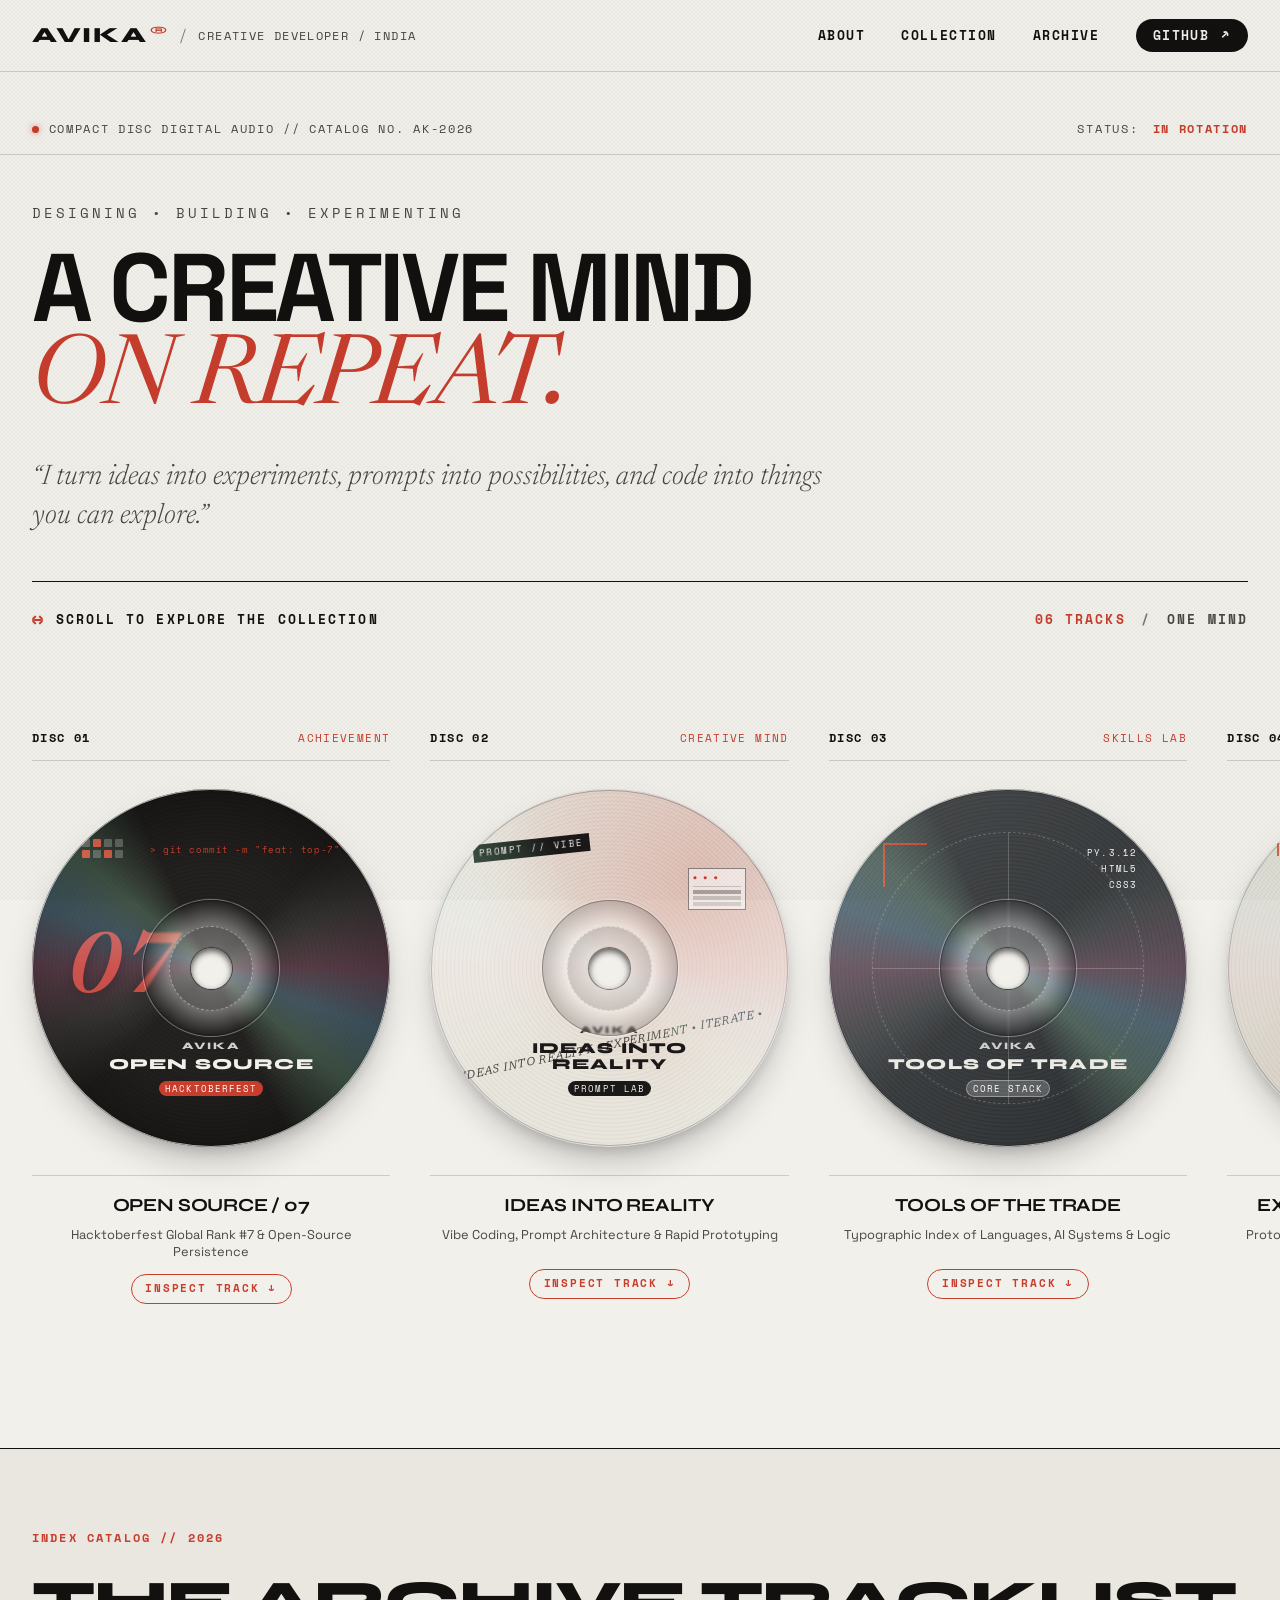
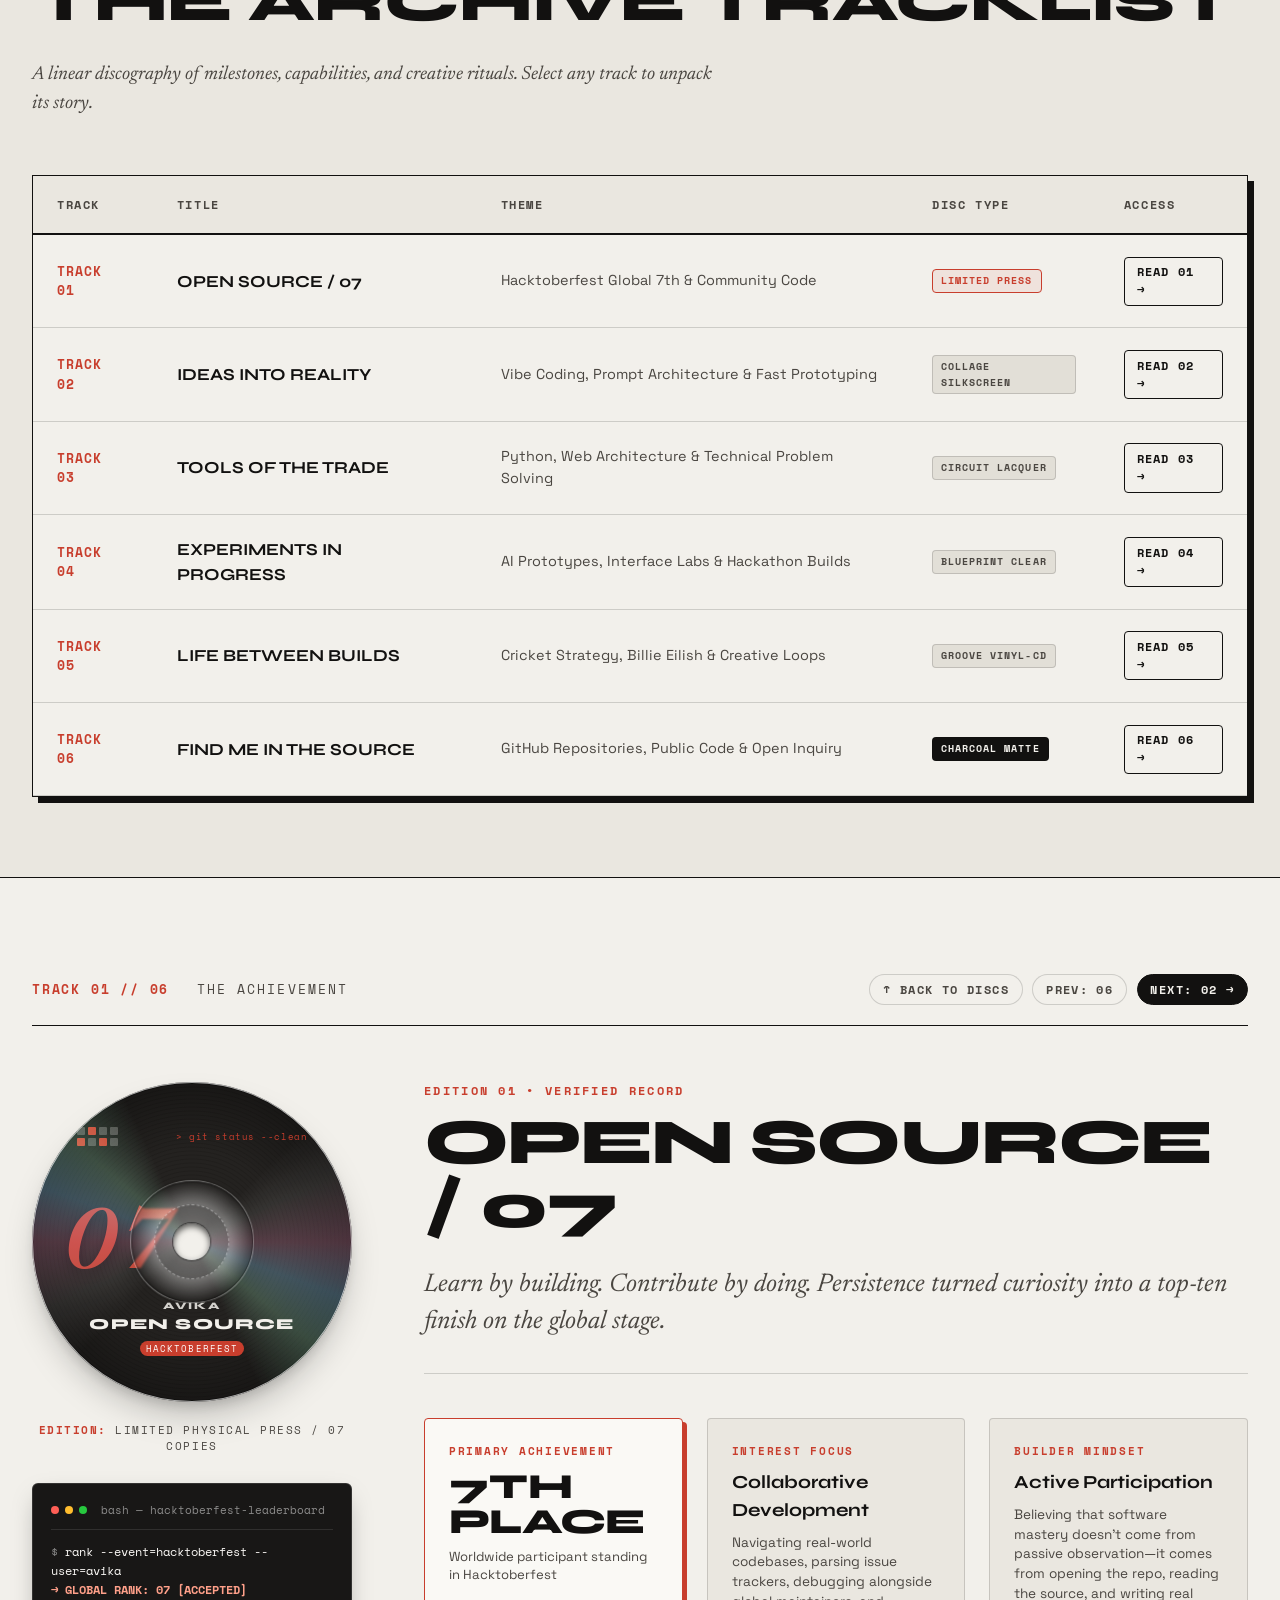
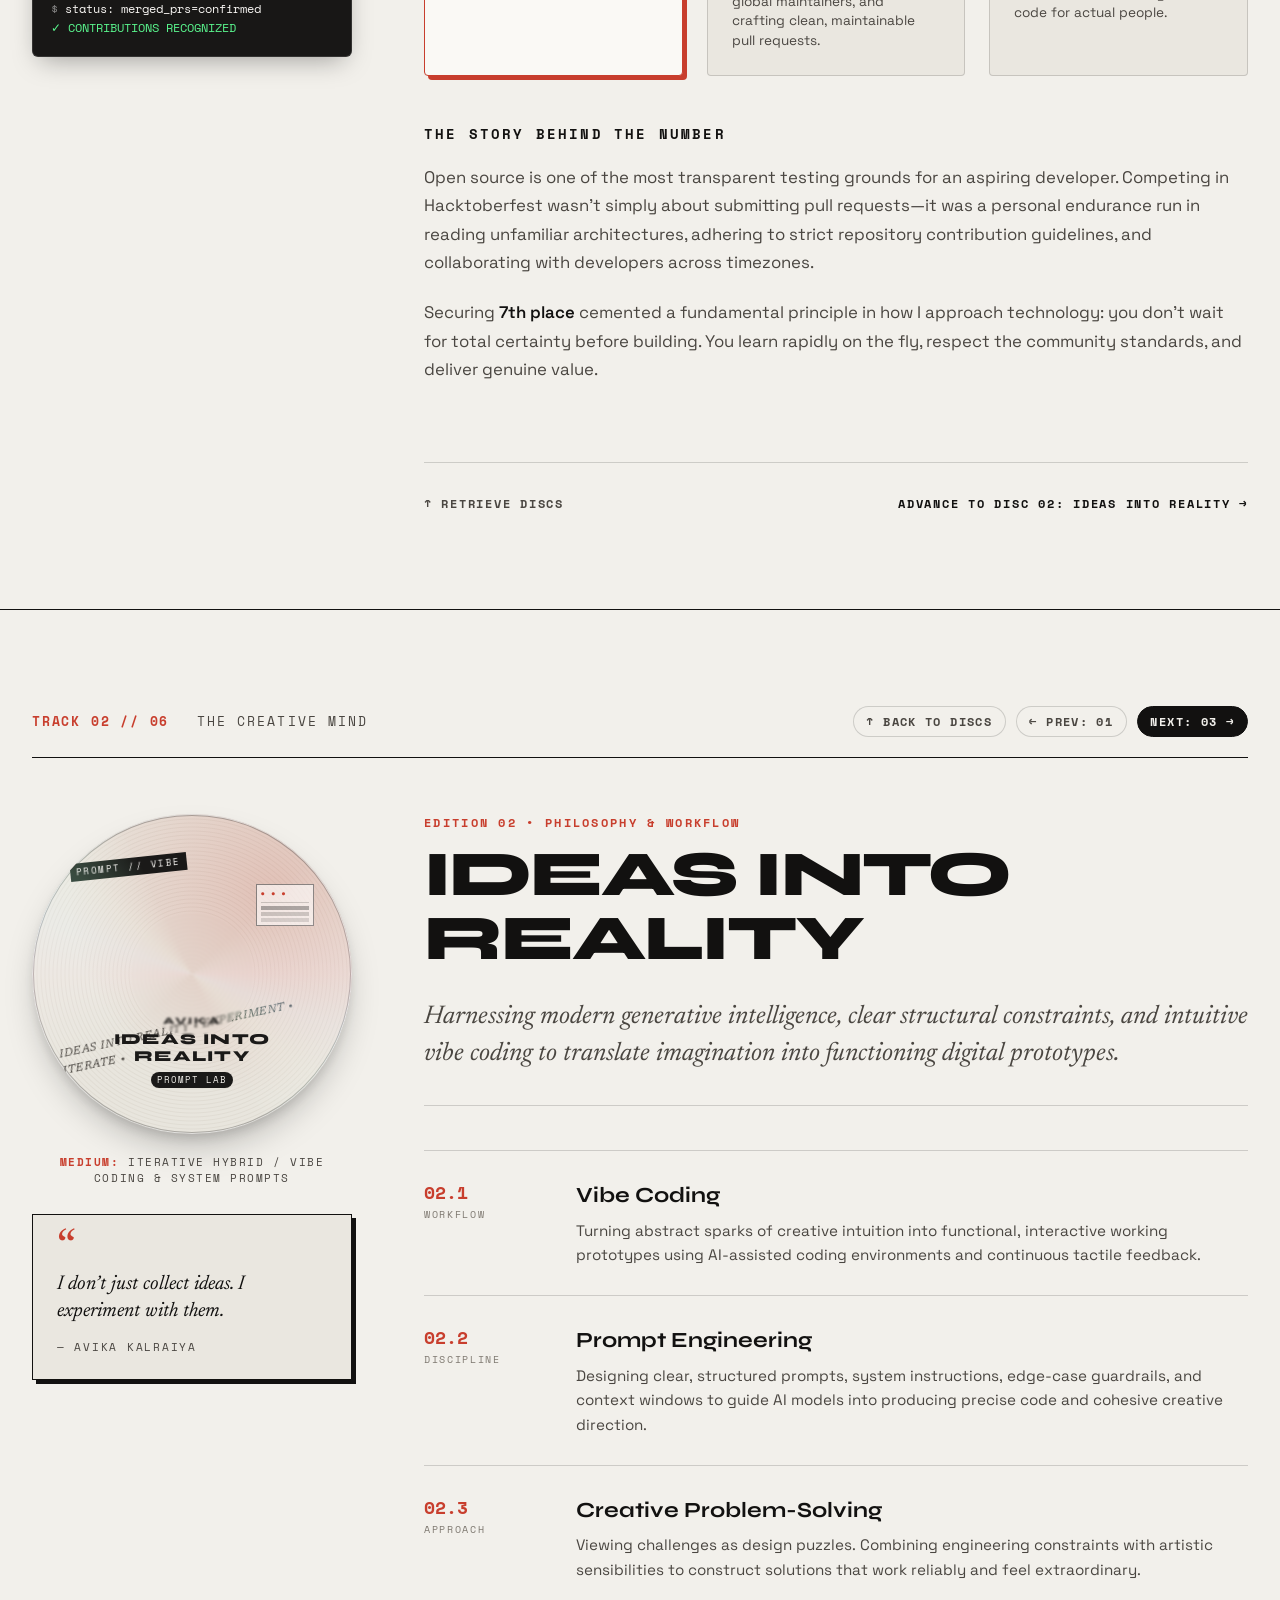
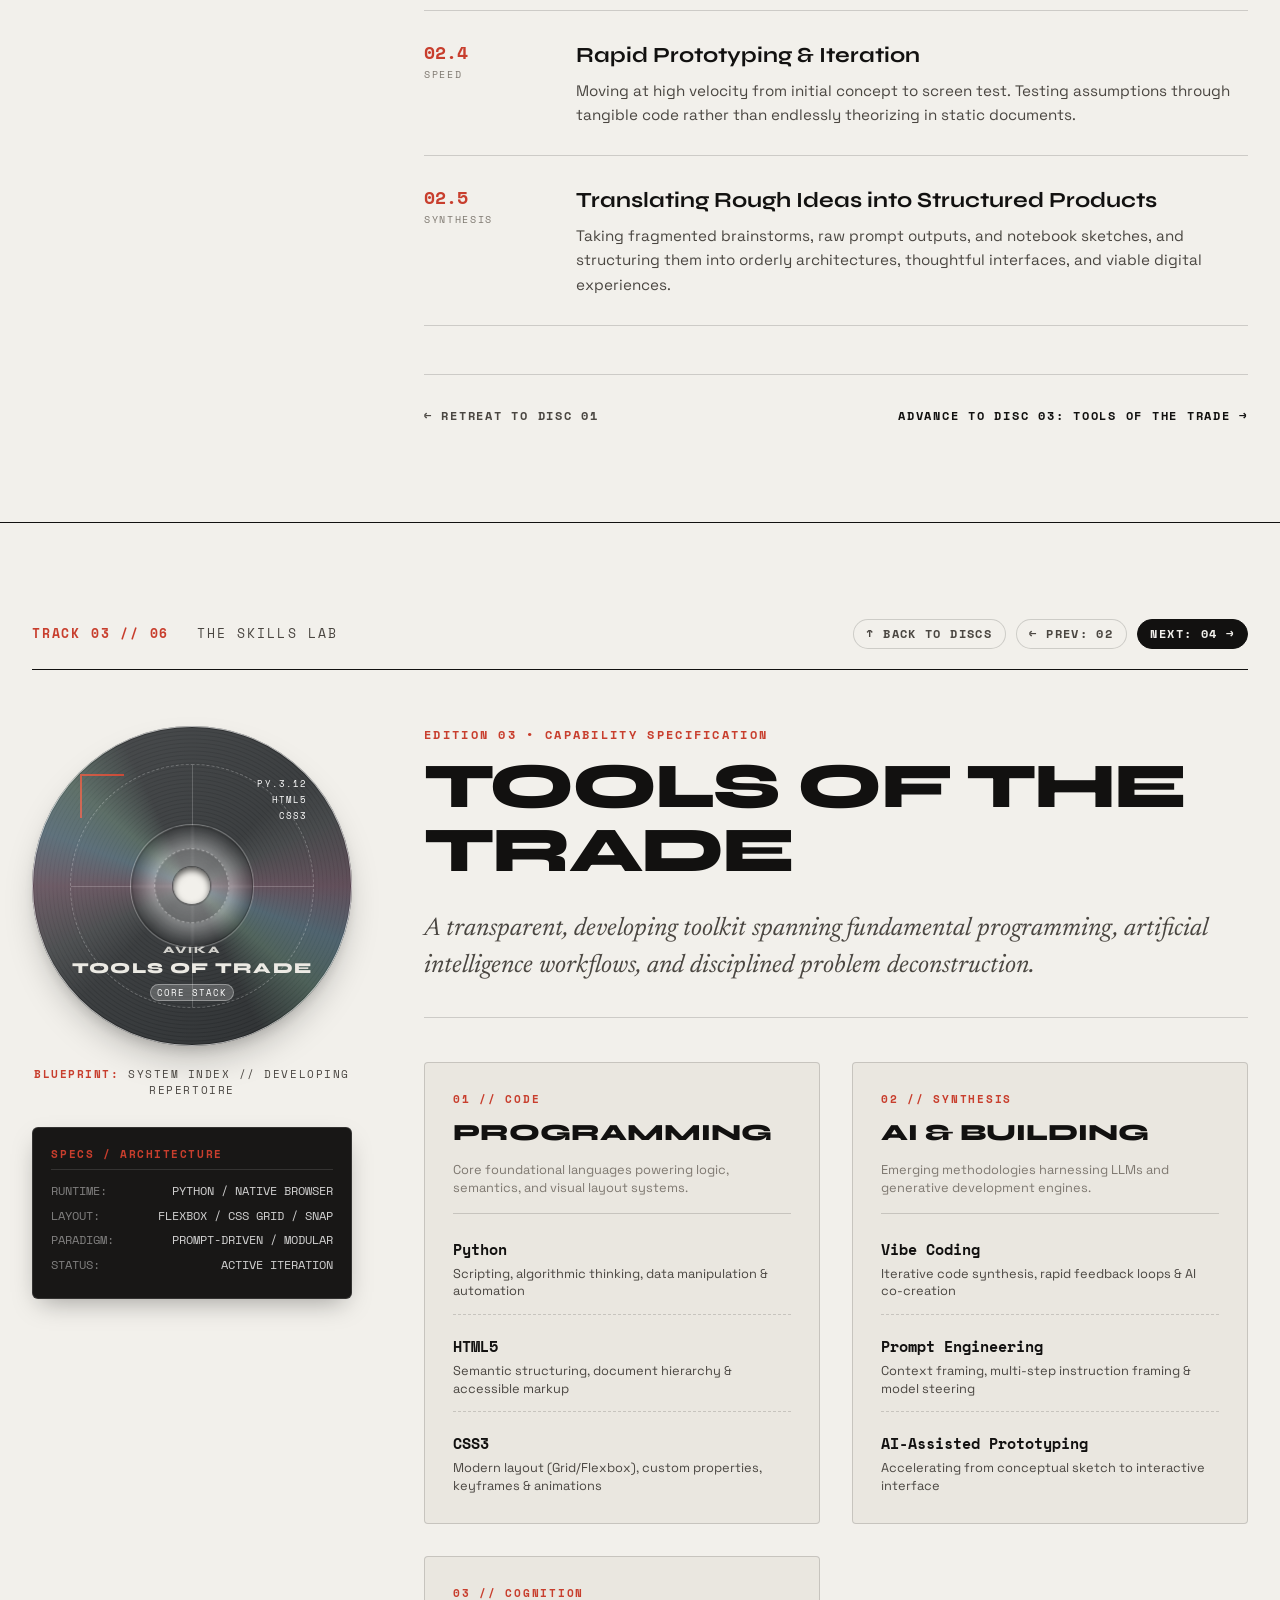
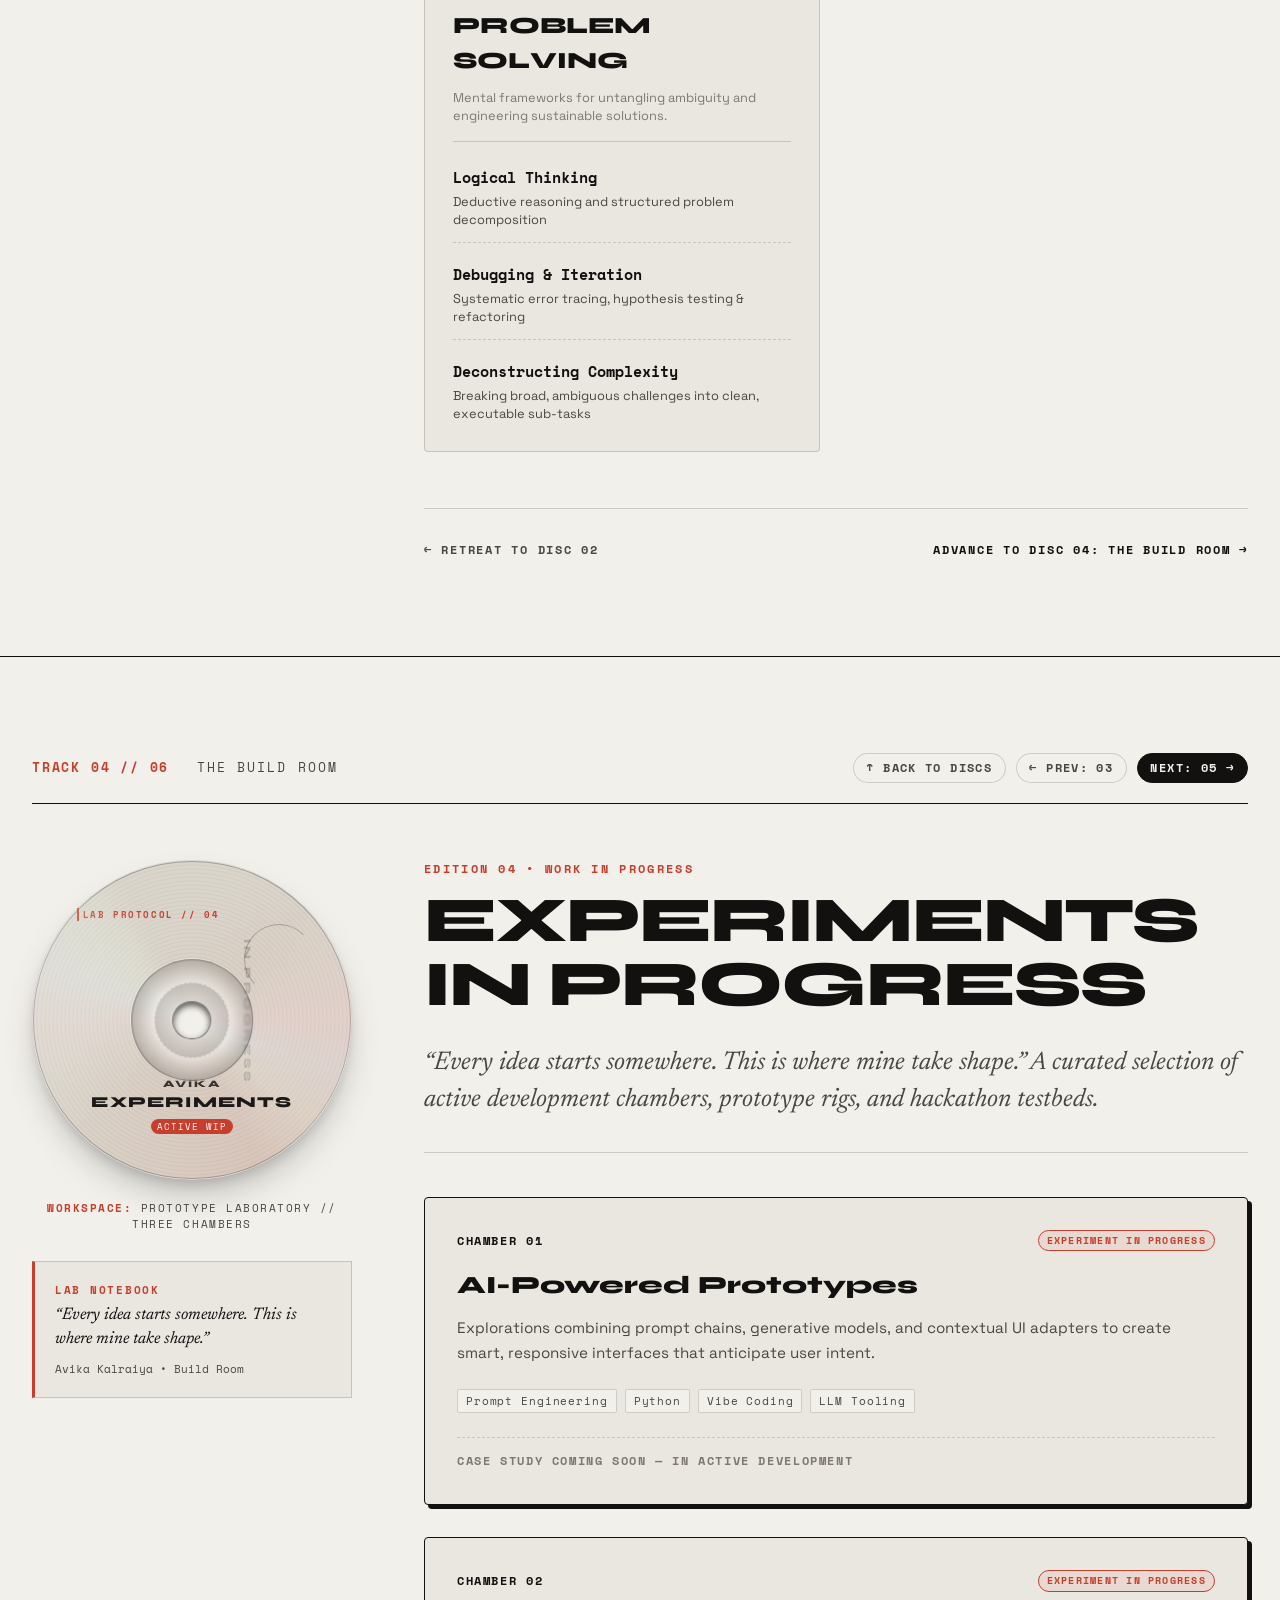
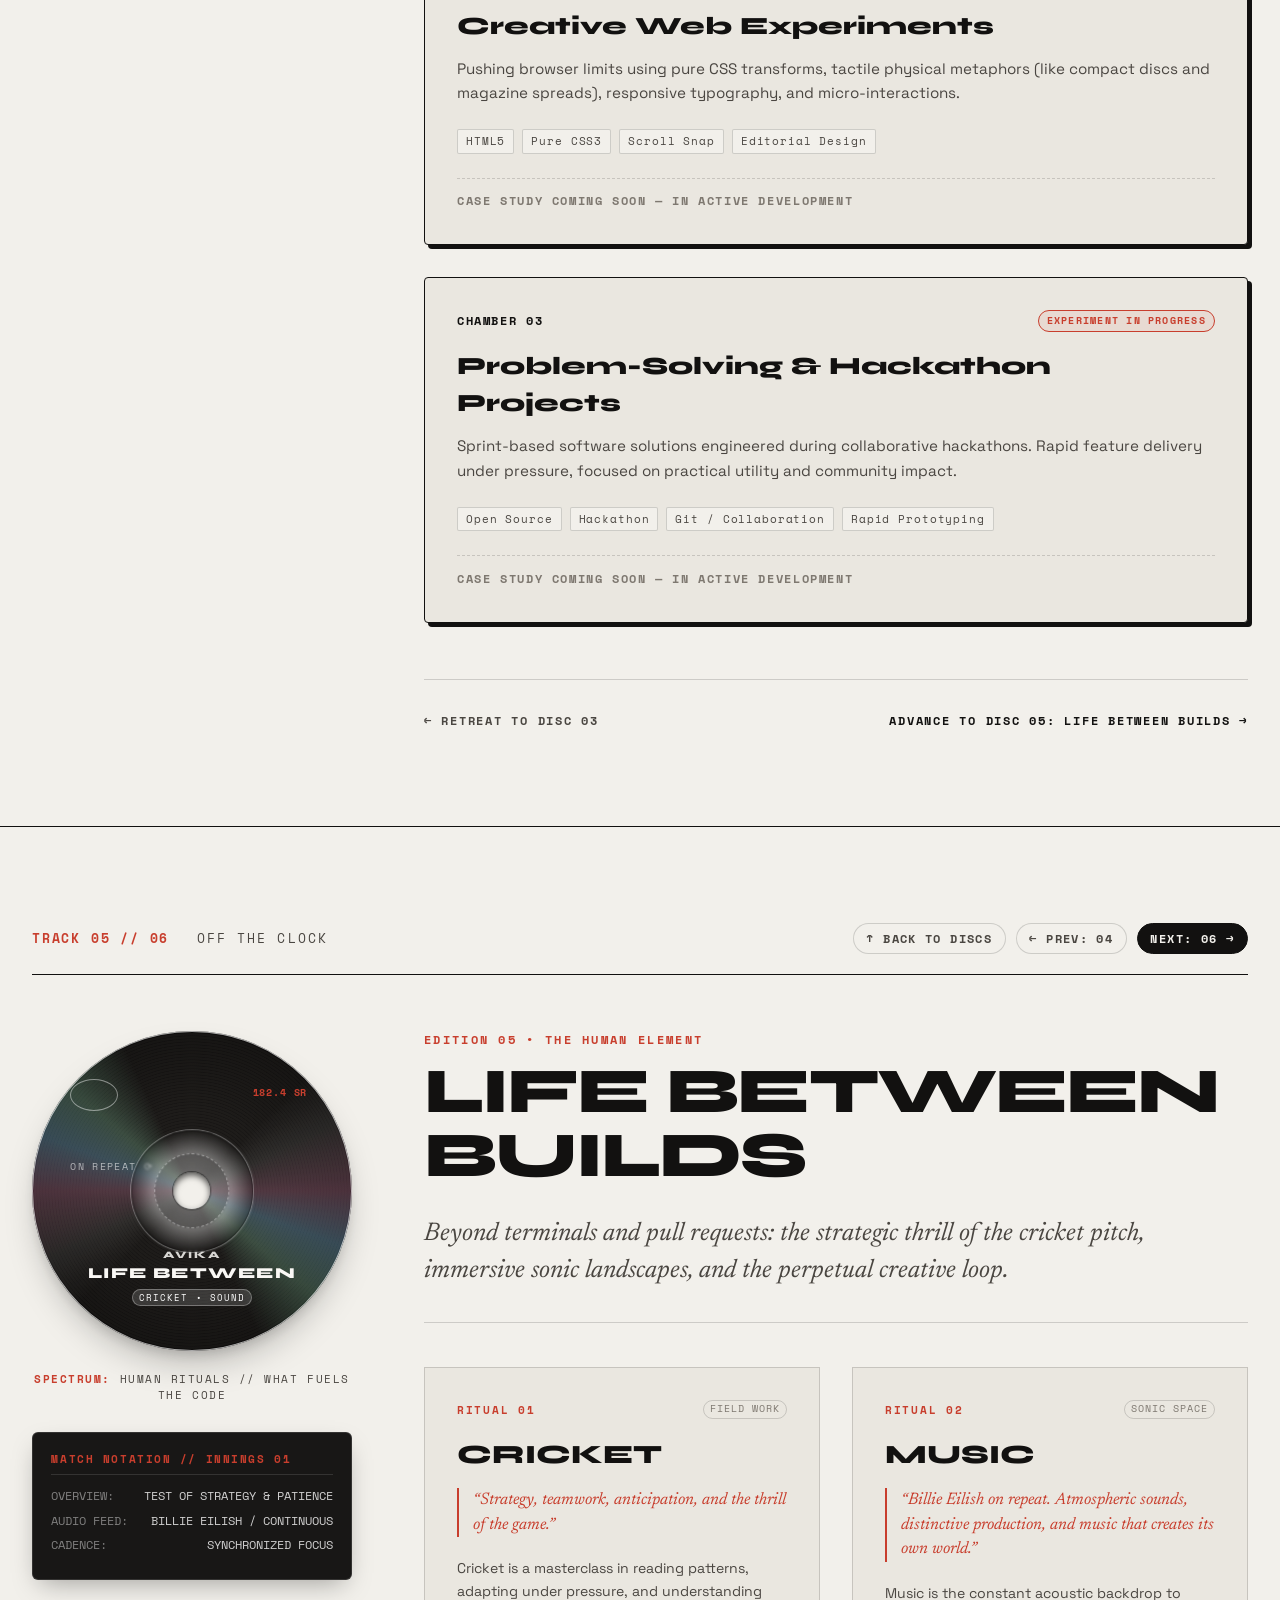
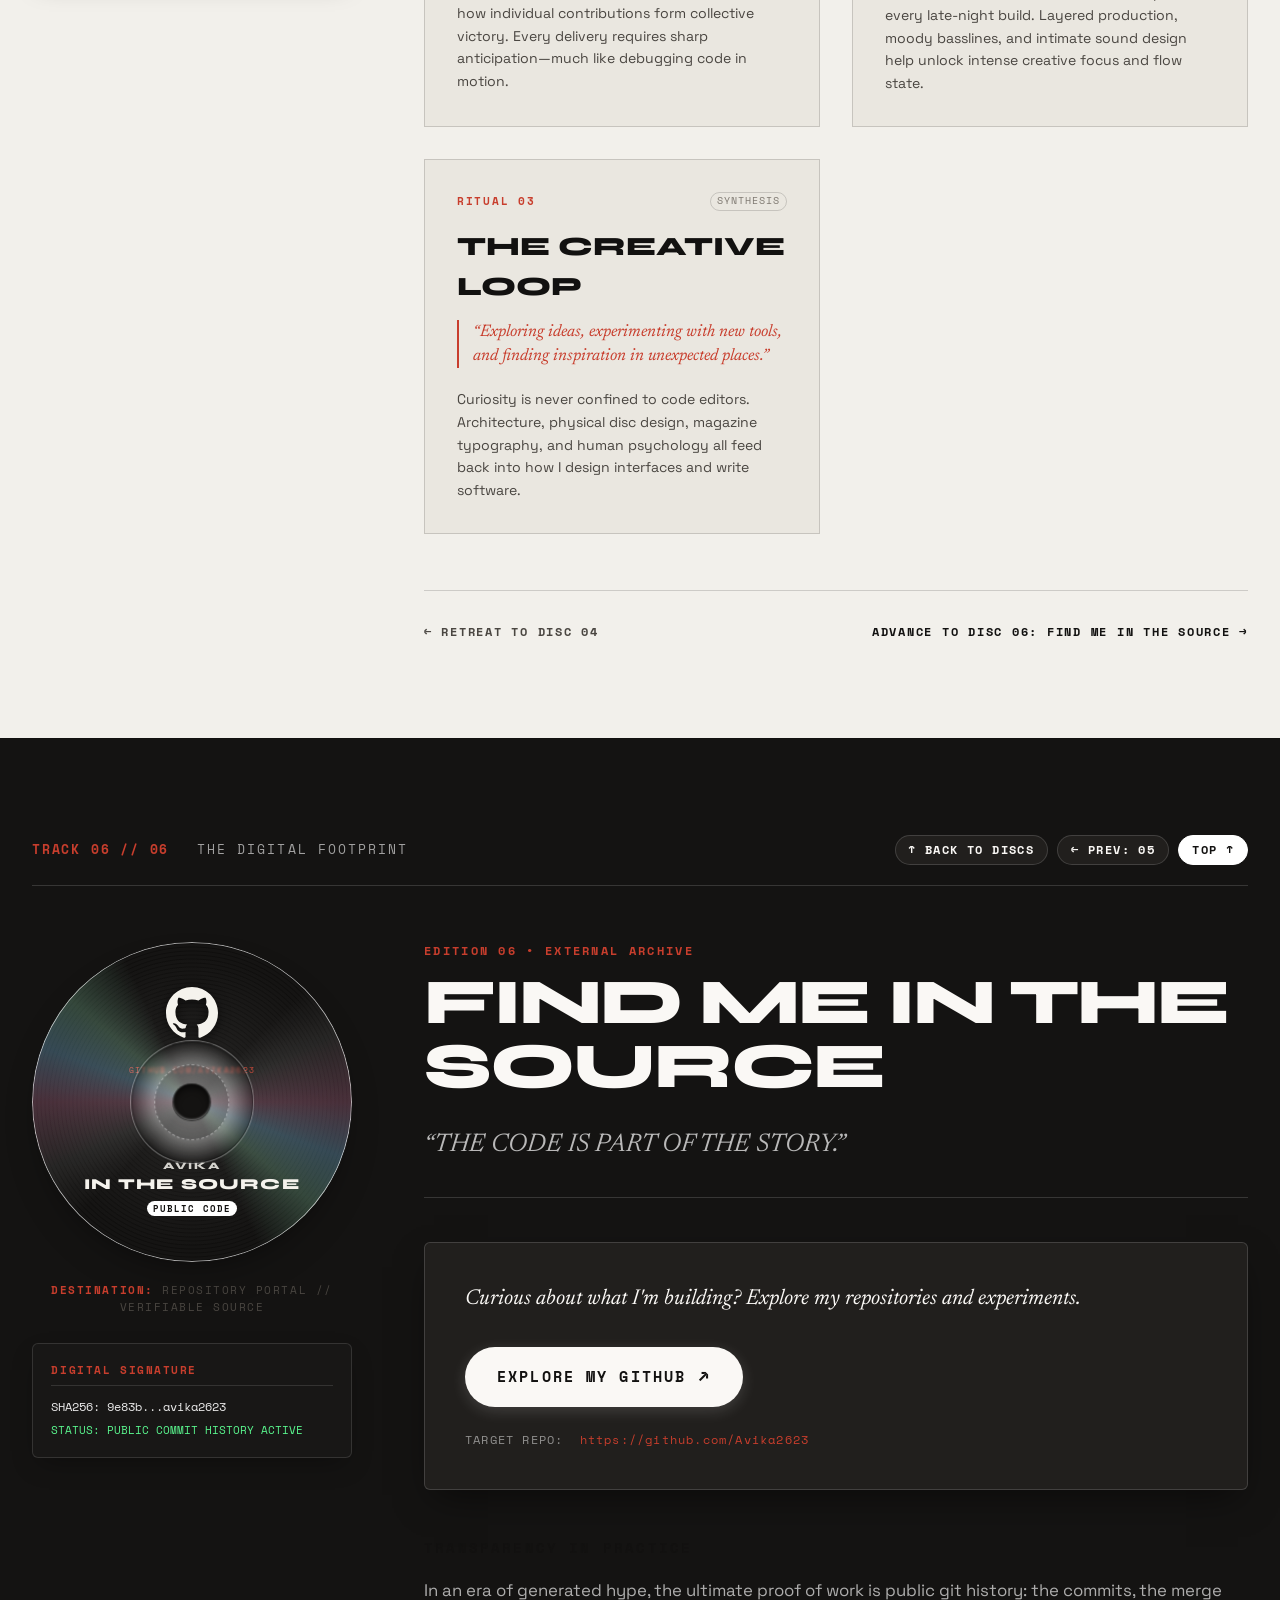
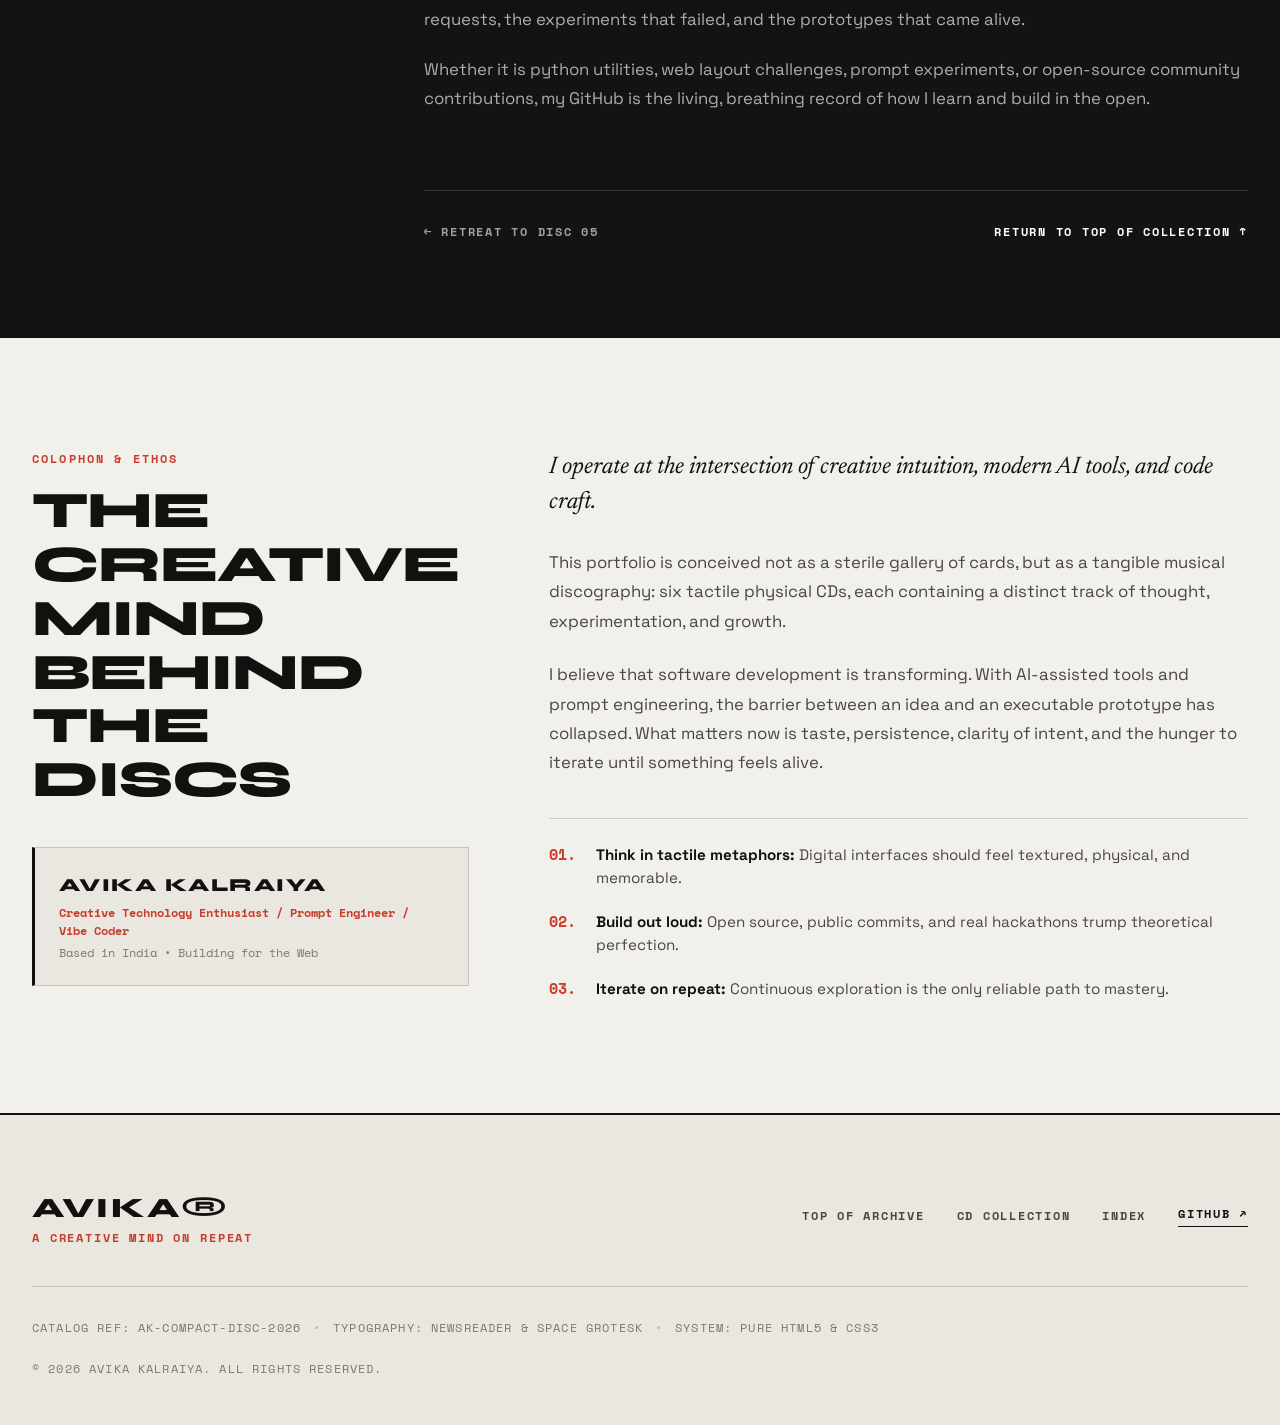
==== index.html @ 50ff4f15 "Inital Commit: Added Portfolio" ====
<!DOCTYPE html>
<html lang="en">

<head>
  <meta charset="UTF-8">
  <meta name="viewport" content="width=device-width, initial-scale=1.0">
  <title>AVIKA — A Creative Mind On Repeat | Portfolio & CD Archive</title>
  <meta name="description"
    content="Personal portfolio and interactive CD archive of Avika Kalraiya — creative developer, prompt engineer, and vibe coder turning ideas into reality.">
  <link rel="stylesheet" href="style.css">
</head>

<body id="top">

  <!-- BACKGROUND TEXTURE & AMBIENT GRAIN -->
  <div class="noise-overlay" aria-hidden="true"></div>

  <!-- TOP EDITORIAL NAVIGATION -->
  <header class="top-nav" id="main-nav">
    <div class="nav-container">
      <div class="nav-brand">
        <a href="#top" class="brand-link" aria-label="Avika Home">
          <span class="brand-name">AVIKA<span class="brand-reg">®</span></span>
        </a>
        <span class="nav-divider" aria-hidden="true">/</span>
        <span class="brand-sub">CREATIVE DEVELOPER / INDIA</span>
      </div>

      <nav class="nav-links" aria-label="Main Navigation">
        <a href="#about" class="nav-link">ABOUT</a>
        <a href="#cd-collection" class="nav-link">COLLECTION</a>
        <a href="#tracks" class="nav-link">ARCHIVE</a>
        <a href="https://github.com/Avika2623" target="_blank" rel="noopener noreferrer" class="nav-link nav-github">
          GITHUB <span class="nav-arrow" aria-hidden="true">↗</span>
        </a>
      </nav>
    </div>
  </header>

  <main>
    <!-- HERO SECTION -->
    <section class="hero-section" id="hero" aria-label="Hero Introduction">
      <div class="hero-header-meta">
        <div class="meta-badge">
          <span class="meta-dot" aria-hidden="true"></span>
          <span>COMPACT DISC DIGITAL AUDIO // CATALOG NO. AK-2026</span>
        </div>
        <div class="meta-status">
          <span class="meta-label">STATUS:</span>
          <span class="meta-val">IN ROTATION</span>
        </div>
      </div>

      <div class="hero-content">
        <p class="hero-pretitle">DESIGNING • BUILDING • EXPERIMENTING</p>
        <h1 class="hero-title">
          <span class="hero-title-line">A CREATIVE MIND</span>
          <span class="hero-title-line hero-serif">ON REPEAT.</span>
        </h1>
        <p class="hero-subtitle">
          “I turn ideas into experiments, prompts into possibilities, and code into things you can explore.”
        </p>

        <div class="hero-action-bar">
          <div class="hero-instruction">
            <span class="instruction-icon" aria-hidden="true">↔</span>
            <span>SCROLL TO EXPLORE THE COLLECTION</span>
          </div>
          <div class="hero-counter">
            <span class="counter-highlight">06 TRACKS</span>
            <span class="counter-sep">/</span>
            <span>ONE MIND</span>
          </div>
        </div>
      </div>

      <!-- HORIZONTAL CD COLLECTION SHELF -->
      <div class="collection-wrapper" id="cd-collection">
        <div class="collection-shelf" tabindex="0"
          aria-label="Horizontal CD Carousel - Scroll left or right to explore discs">

          <!-- CD 01: OPEN SOURCE / 07 -->
          <article class="cd-item" id="item-01">
            <a href="#track-01" class="cd-link" aria-label="Inspect CD 01: Open Source / 07">
              <div class="cd-case-card">
                <div class="case-header">
                  <span class="case-track-num">DISC 01</span>
                  <span class="case-tag">ACHIEVEMENT</span>
                </div>

                <div class="cd-disc cd-disc-1">
                  <!-- Holographic Iridescent Reflection -->
                  <div class="disc-shimmer" aria-hidden="true"></div>
                  <!-- CD Grooves & Surface Art -->
                  <div class="disc-art">
                    <div class="disc-matrix" aria-hidden="true">
                      <span></span><span></span><span></span><span></span>
                      <span></span><span></span><span></span><span></span>
                    </div>
                    <div class="disc-terminal-text" aria-hidden="true">&gt; git commit -m &quot;feat: top-7&quot;</div>
                    <div class="disc-numeral">07</div>
                    <div class="disc-title-wrap">
                      <span class="disc-artist">AVIKA</span>
                      <span class="disc-title">OPEN SOURCE</span>
                      <span class="disc-badge">HACKTOBERFEST</span>
                    </div>
                  </div>
                  <!-- Center Spindle & Transparent Clamping Area -->
                  <div class="disc-clamping-ring" aria-hidden="true">
                    <div class="disc-inner-ring">
                      <div class="disc-spindle-hole"></div>
                    </div>
                  </div>
                </div>

                <div class="case-footer">
                  <h2 class="case-title">OPEN SOURCE / 07</h2>
                  <p class="case-desc">Hacktoberfest Global Rank #7 & Open-Source Persistence</p>
                  <span class="case-cta">INSPECT TRACK ↓</span>
                </div>
              </div>
            </a>
          </article>

          <!-- CD 02: IDEAS INTO REALITY -->
          <article class="cd-item" id="item-02">
            <a href="#track-02" class="cd-link" aria-label="Inspect CD 02: Ideas Into Reality">
              <div class="cd-case-card">
                <div class="case-header">
                  <span class="case-track-num">DISC 02</span>
                  <span class="case-tag">CREATIVE MIND</span>
                </div>

                <div class="cd-disc cd-disc-2">
                  <div class="disc-shimmer" aria-hidden="true"></div>
                  <div class="disc-art">
                    <div class="disc-collage-stamp" aria-hidden="true">PROMPT // VIBE</div>
                    <div class="disc-wireframe-box" aria-hidden="true">
                      <div class="wire-header">● ● ●</div>
                      <div class="wire-lines"></div>
                    </div>
                    <div class="disc-quote-ring" aria-hidden="true">
                      IDEAS INTO REALITY • EXPERIMENT • ITERATE •
                    </div>
                    <div class="disc-title-wrap">
                      <span class="disc-artist">AVIKA</span>
                      <span class="disc-title">IDEAS INTO REALITY</span>
                      <span class="disc-badge">PROMPT LAB</span>
                    </div>
                  </div>
                  <div class="disc-clamping-ring" aria-hidden="true">
                    <div class="disc-inner-ring">
                      <div class="disc-spindle-hole"></div>
                    </div>
                  </div>
                </div>

                <div class="case-footer">
                  <h2 class="case-title">IDEAS INTO REALITY</h2>
                  <p class="case-desc">Vibe Coding, Prompt Architecture & Rapid Prototyping</p>
                  <span class="case-cta">INSPECT TRACK ↓</span>
                </div>
              </div>
            </a>
          </article>

          <!-- CD 03: TOOLS OF THE TRADE -->
          <article class="cd-item" id="item-03">
            <a href="#track-03" class="cd-link" aria-label="Inspect CD 03: Tools Of The Trade">
              <div class="cd-case-card">
                <div class="case-header">
                  <span class="case-track-num">DISC 03</span>
                  <span class="case-tag">SKILLS LAB</span>
                </div>

                <div class="cd-disc cd-disc-3">
                  <div class="disc-shimmer" aria-hidden="true"></div>
                  <div class="disc-art">
                    <div class="disc-crosshair" aria-hidden="true"></div>
                    <div class="disc-circuit-grid" aria-hidden="true"></div>
                    <div class="disc-tech-specs" aria-hidden="true">
                      <span>PY.3.12</span>
                      <span>HTML5</span>
                      <span>CSS3</span>
                    </div>
                    <div class="disc-title-wrap">
                      <span class="disc-artist">AVIKA</span>
                      <span class="disc-title">TOOLS OF TRADE</span>
                      <span class="disc-badge">CORE STACK</span>
                    </div>
                  </div>
                  <div class="disc-clamping-ring" aria-hidden="true">
                    <div class="disc-inner-ring">
                      <div class="disc-spindle-hole"></div>
                    </div>
                  </div>
                </div>

                <div class="case-footer">
                  <h2 class="case-title">TOOLS OF THE TRADE</h2>
                  <p class="case-desc">Typographic Index of Languages, AI Systems & Logic</p>
                  <span class="case-cta">INSPECT TRACK ↓</span>
                </div>
              </div>
            </a>
          </article>

          <!-- CD 04: EXPERIMENTS IN PROGRESS -->
          <article class="cd-item" id="item-04">
            <a href="#track-04" class="cd-link" aria-label="Inspect CD 04: Experiments In Progress">
              <div class="cd-case-card">
                <div class="case-header">
                  <span class="case-track-num">DISC 04</span>
                  <span class="case-tag">BUILD ROOM</span>
                </div>

                <div class="cd-disc cd-disc-4">
                  <div class="disc-shimmer" aria-hidden="true"></div>
                  <div class="disc-art">
                    <div class="disc-cad-stamp" aria-hidden="true">LAB PROTOCOL // 04</div>
                    <div class="disc-blueprint-arcs" aria-hidden="true"></div>
                    <div class="disc-draft-watermark" aria-hidden="true">IN PROGRESS</div>
                    <div class="disc-title-wrap">
                      <span class="disc-artist">AVIKA</span>
                      <span class="disc-title">EXPERIMENTS</span>
                      <span class="disc-badge">ACTIVE WIP</span>
                    </div>
                  </div>
                  <div class="disc-clamping-ring" aria-hidden="true">
                    <div class="disc-inner-ring">
                      <div class="disc-spindle-hole"></div>
                    </div>
                  </div>
                </div>

                <div class="case-footer">
                  <h2 class="case-title">EXPERIMENTS IN PROGRESS</h2>
                  <p class="case-desc">Prototypes, Creative Interfaces & Hackathon Builds</p>
                  <span class="case-cta">INSPECT TRACK ↓</span>
                </div>
              </div>
            </a>
          </article>

          <!-- CD 05: LIFE BETWEEN BUILDS -->
          <article class="cd-item" id="item-05">
            <a href="#track-05" class="cd-link" aria-label="Inspect CD 05: Life Between Builds">
              <div class="cd-case-card">
                <div class="case-header">
                  <span class="case-track-num">DISC 05</span>
                  <span class="case-tag">OFF THE CLOCK</span>
                </div>

                <div class="cd-disc cd-disc-5">
                  <div class="disc-shimmer" aria-hidden="true"></div>
                  <div class="disc-art">
                    <div class="disc-cricket-oval" aria-hidden="true"></div>
                    <div class="disc-score-badge" aria-hidden="true">182.4 SR</div>
                    <div class="disc-vinyl-grooves" aria-hidden="true"></div>
                    <div class="disc-music-note" aria-hidden="true">ON REPEAT ⟳</div>
                    <div class="disc-title-wrap">
                      <span class="disc-artist">AVIKA</span>
                      <span class="disc-title">LIFE BETWEEN</span>
                      <span class="disc-badge">CRICKET • SOUND</span>
                    </div>
                  </div>
                  <div class="disc-clamping-ring" aria-hidden="true">
                    <div class="disc-inner-ring">
                      <div class="disc-spindle-hole"></div>
                    </div>
                  </div>
                </div>

                <div class="case-footer">
                  <h2 class="case-title">LIFE BETWEEN BUILDS</h2>
                  <p class="case-desc">Cricket Strategy, Billie Eilish & The Creative Loop</p>
                  <span class="case-cta">INSPECT TRACK ↓</span>
                </div>
              </div>
            </a>
          </article>

          <!-- CD 06: FIND ME IN THE SOURCE -->
          <article class="cd-item" id="item-06">
            <a href="#track-06" class="cd-link" aria-label="Inspect CD 06: Find Me In The Source">
              <div class="cd-case-card">
                <div class="case-header">
                  <span class="case-track-num">DISC 06</span>
                  <span class="case-tag">DIGITAL FOOTPRINT</span>
                </div>

                <div class="cd-disc cd-disc-6">
                  <div class="disc-shimmer" aria-hidden="true"></div>
                  <div class="disc-art">
                    <!-- Pure SVG Octocat Emblem on disc -->
                    <div class="disc-octocat-wrap" aria-hidden="true">
                      <svg class="disc-octo-svg" viewBox="0 0 96 96" fill="currentColor">
                        <path fill-rule="evenodd" clip-rule="evenodd"
                          d="M48 0C21.49 0 0 21.49 0 48c0 21.22 13.76 39.22 32.84 45.58 2.4.44 3.28-1.04 3.28-2.31 0-1.14-.04-4.16-.07-8.16-13.35 2.9-16.17-6.44-16.17-6.44-2.18-5.54-5.33-7.02-5.33-7.02-4.36-2.98.33-2.92.33-2.92 4.82.34 7.36 4.95 7.36 4.95 4.28 7.34 11.23 5.22 13.97 3.99.44-3.1 1.68-5.22 3.05-6.42-10.66-1.21-21.87-5.33-21.87-23.72 0-5.24 1.87-9.52 4.94-12.88-.49-1.21-2.14-6.09.47-12.7 0 0 4.03-1.29 13.2 4.92 3.83-1.06 7.93-1.6 12-1.62 4.07.02 8.17.56 12 1.62 9.17-6.21 13.2-4.92 13.2-4.92 2.61 6.61.96 11.49.47 12.7 3.08 3.36 4.94 7.64 4.94 12.88 0 18.44-11.23 22.49-21.92 23.68 1.72 1.48 3.26 4.41 3.26 8.89 0 6.42-.06 11.6-.06 13.18 0 1.28.86 2.78 3.3 2.31C82.26 87.2 96 69.21 96 48 96 21.49 74.51 0 48 0z" />
                      </svg>
                    </div>
                    <div class="disc-mono-url" aria-hidden="true">GITHUB.COM/AVIKA2623</div>
                    <div class="disc-title-wrap">
                      <span class="disc-artist">AVIKA</span>
                      <span class="disc-title">IN THE SOURCE</span>
                      <span class="disc-badge">PUBLIC CODE</span>
                    </div>
                  </div>
                  <div class="disc-clamping-ring" aria-hidden="true">
                    <div class="disc-inner-ring">
                      <div class="disc-spindle-hole"></div>
                    </div>
                  </div>
                </div>

                <div class="case-footer">
                  <h2 class="case-title">FIND ME IN THE SOURCE</h2>
                  <p class="case-desc">Official GitHub Archive, Code Repositories & Activity</p>
                  <span class="case-cta">INSPECT TRACK ↓</span>
                </div>
              </div>
            </a>
          </article>

        </div>
      </div>
    </section>

    <!-- ARCHIVE & TRACKLIST INDEX SECTION -->
    <section class="tracklist-section" id="tracks" aria-label="Archive Tracklist">
      <div class="section-container">
        <div class="editorial-header">
          <div class="header-stamp">INDEX CATALOG // 2026</div>
          <h2 class="editorial-title">THE ARCHIVE TRACKLIST</h2>
          <p class="editorial-summary">
            A linear discography of milestones, capabilities, and creative rituals. Select any track to unpack its
            story.
          </p>
        </div>

        <div class="index-table-wrap">
          <table class="index-table">
            <thead>
              <tr>
                <th scope="col" class="th-num">TRACK</th>
                <th scope="col" class="th-title">TITLE</th>
                <th scope="col" class="th-theme">THEME</th>
                <th scope="col" class="th-disc">DISC TYPE</th>
                <th scope="col" class="th-action">ACCESS</th>
              </tr>
            </thead>
            <tbody>
              <tr>
                <td class="td-num">TRACK 01</td>
                <td class="td-title"><a href="#track-01" class="table-link">OPEN SOURCE / 07</a></td>
                <td class="td-theme">Hacktoberfest Global 7th & Community Code</td>
                <td class="td-disc"><span class="badge badge-accent">LIMITED PRESS</span></td>
                <td class="td-action"><a href="#track-01" class="btn-table">READ 01 →</a></td>
              </tr>
              <tr>
                <td class="td-num">TRACK 02</td>
                <td class="td-title"><a href="#track-02" class="table-link">IDEAS INTO REALITY</a></td>
                <td class="td-theme">Vibe Coding, Prompt Architecture & Fast Prototyping</td>
                <td class="td-disc"><span class="badge">COLLAGE SILKSCREEN</span></td>
                <td class="td-action"><a href="#track-02" class="btn-table">READ 02 →</a></td>
              </tr>
              <tr>
                <td class="td-num">TRACK 03</td>
                <td class="td-title"><a href="#track-03" class="table-link">TOOLS OF THE TRADE</a></td>
                <td class="td-theme">Python, Web Architecture & Technical Problem Solving</td>
                <td class="td-disc"><span class="badge">CIRCUIT LACQUER</span></td>
                <td class="td-action"><a href="#track-03" class="btn-table">READ 03 →</a></td>
              </tr>
              <tr>
                <td class="td-num">TRACK 04</td>
                <td class="td-title"><a href="#track-04" class="table-link">EXPERIMENTS IN PROGRESS</a></td>
                <td class="td-theme">AI Prototypes, Interface Labs & Hackathon Builds</td>
                <td class="td-disc"><span class="badge">BLUEPRINT CLEAR</span></td>
                <td class="td-action"><a href="#track-04" class="btn-table">READ 04 →</a></td>
              </tr>
              <tr>
                <td class="td-num">TRACK 05</td>
                <td class="td-title"><a href="#track-05" class="table-link">LIFE BETWEEN BUILDS</a></td>
                <td class="td-theme">Cricket Strategy, Billie Eilish & Creative Loops</td>
                <td class="td-disc"><span class="badge">GROOVE VINYL-CD</span></td>
                <td class="td-action"><a href="#track-05" class="btn-table">READ 05 →</a></td>
              </tr>
              <tr>
                <td class="td-num">TRACK 06</td>
                <td class="td-title"><a href="#track-06" class="table-link">FIND ME IN THE SOURCE</a></td>
                <td class="td-theme">GitHub Repositories, Public Code & Open Inquiry</td>
                <td class="td-disc"><span class="badge badge-dark">CHARCOAL MATTE</span></td>
                <td class="td-action"><a href="#track-06" class="btn-table">READ 06 →</a></td>
              </tr>
            </tbody>
          </table>
        </div>
      </div>
    </section>

    <!-- DETAILED CD INFORMATION SECTIONS -->

    <!-- ==============================================
         TRACK 01: OPEN SOURCE / 07
         ============================================== -->
    <article class="track-section" id="track-01" aria-labelledby="track-01-heading">
      <div class="track-container">

        <header class="track-header-bar">
          <div class="track-meta-left">
            <span class="track-indicator">TRACK 01 // 06</span>
            <span class="track-category">THE ACHIEVEMENT</span>
          </div>
          <div class="track-nav-jump">
            <a href="#cd-collection" class="jump-pill">↑ BACK TO DISCS</a>
            <a href="#track-06" class="jump-pill">PREV: 06</a>
            <a href="#track-02" class="jump-pill jump-next">NEXT: 02 →</a>
          </div>
        </header>

        <div class="track-layout">
          <!-- Left: CD Artwork Preview & Specimen Card -->
          <div class="track-disc-column">
            <div class="track-disc-showcase">
              <div class="cd-disc cd-disc-1 disc-editorial-size">
                <div class="disc-shimmer" aria-hidden="true"></div>
                <div class="disc-art">
                  <div class="disc-matrix" aria-hidden="true">
                    <span></span><span></span><span></span><span></span>
                    <span></span><span></span><span></span><span></span>
                  </div>
                  <div class="disc-terminal-text" aria-hidden="true">&gt; git status --clean</div>
                  <div class="disc-numeral">07</div>
                  <div class="disc-title-wrap">
                    <span class="disc-artist">AVIKA</span>
                    <span class="disc-title">OPEN SOURCE</span>
                    <span class="disc-badge">HACKTOBERFEST</span>
                  </div>
                </div>
                <div class="disc-clamping-ring" aria-hidden="true">
                  <div class="disc-inner-ring">
                    <div class="disc-spindle-hole"></div>
                  </div>
                </div>
              </div>
              <div class="disc-caption">
                <span class="caption-label">EDITION:</span> LIMITED PHYSICAL PRESS / 07 COPIES
              </div>
            </div>

            <!-- Terminal Snapshot Box -->
            <div class="terminal-specimen" aria-hidden="true">
              <div class="terminal-bar">
                <span class="term-dot"></span>
                <span class="term-dot"></span>
                <span class="term-dot"></span>
                <span class="term-title">bash — hacktoberfest-leaderboard</span>
              </div>
              <div class="terminal-code">
                <span class="c-dim">$</span> rank --event=hacktoberfest --user=avika<br>
                <span class="c-acc">→ GLOBAL RANK: 07 [ACCEPTED]</span><br>
                <span class="c-dim">$</span> status: merged_prs=confirmed<br>
                <span class="c-green">✓ CONTRIBUTIONS RECOGNIZED</span>
              </div>
            </div>
          </div>

          <!-- Right: Editorial Article -->
          <div class="track-content-column">
            <div class="article-lead-tag">EDITION 01 • VERIFIED RECORD</div>
            <h2 class="track-heading" id="track-01-heading">OPEN SOURCE / 07</h2>

            <p class="track-lead-statement">
              Learn by building. Contribute by doing. Persistence turned curiosity into a top-ten finish on the global
              stage.
            </p>

            <div class="dossier-grid">
              <div class="dossier-card dossier-featured">
                <div class="dossier-label">PRIMARY ACHIEVEMENT</div>
                <div class="dossier-value-big">7TH PLACE</div>
                <div class="dossier-sub">Worldwide participant standing in Hacktoberfest</div>
              </div>

              <div class="dossier-card">
                <div class="dossier-label">INTEREST FOCUS</div>
                <div class="dossier-heading-sm">Collaborative Development</div>
                <p class="dossier-p">
                  Navigating real-world codebases, parsing issue trackers, debugging alongside global maintainers, and
                  crafting clean, maintainable pull requests.
                </p>
              </div>

              <div class="dossier-card">
                <div class="dossier-label">BUILDER MINDSET</div>
                <div class="dossier-heading-sm">Active Participation</div>
                <p class="dossier-p">
                  Believing that software mastery doesn’t come from passive observation—it comes from opening the repo,
                  reading the source, and writing real code for actual people.
                </p>
              </div>
            </div>

            <div class="editorial-body">
              <h3 class="body-subhead">THE STORY BEHIND THE NUMBER</h3>
              <p>
                Open source is one of the most transparent testing grounds for an aspiring developer. Competing in
                Hacktoberfest wasn’t simply about submitting pull requests—it was a personal endurance run in reading
                unfamiliar architectures, adhering to strict repository contribution guidelines, and collaborating with
                developers across timezones.
              </p>
              <p>
                Securing <strong>7th place</strong> cemented a fundamental principle in how I approach technology: you
                don't wait for total certainty before building. You learn rapidly on the fly, respect the community
                standards, and deliver genuine value.
              </p>
            </div>

            <footer class="track-footer-nav">
              <a href="#cd-collection" class="footer-nav-link">↑ RETRIEVE DISCS</a>
              <a href="#track-02" class="footer-nav-link footer-nav-next">ADVANCE TO DISC 02: IDEAS INTO REALITY →</a>
            </footer>
          </div>

        </div>
      </div>
    </article>

    <!-- ==============================================
         TRACK 02: IDEAS INTO REALITY
         ============================================== -->
    <article class="track-section" id="track-02" aria-labelledby="track-02-heading">
      <div class="track-container">

        <header class="track-header-bar">
          <div class="track-meta-left">
            <span class="track-indicator">TRACK 02 // 06</span>
            <span class="track-category">THE CREATIVE MIND</span>
          </div>
          <div class="track-nav-jump">
            <a href="#cd-collection" class="jump-pill">↑ BACK TO DISCS</a>
            <a href="#track-01" class="jump-pill">← PREV: 01</a>
            <a href="#track-03" class="jump-pill jump-next">NEXT: 03 →</a>
          </div>
        </header>

        <div class="track-layout">
          <div class="track-disc-column">
            <div class="track-disc-showcase">
              <div class="cd-disc cd-disc-2 disc-editorial-size">
                <div class="disc-shimmer" aria-hidden="true"></div>
                <div class="disc-art">
                  <div class="disc-collage-stamp" aria-hidden="true">PROMPT // VIBE</div>
                  <div class="disc-wireframe-box" aria-hidden="true">
                    <div class="wire-header">● ● ●</div>
                    <div class="wire-lines"></div>
                  </div>
                  <div class="disc-quote-ring" aria-hidden="true">
                    IDEAS INTO REALITY • EXPERIMENT • ITERATE •
                  </div>
                  <div class="disc-title-wrap">
                    <span class="disc-artist">AVIKA</span>
                    <span class="disc-title">IDEAS INTO REALITY</span>
                    <span class="disc-badge">PROMPT LAB</span>
                  </div>
                </div>
                <div class="disc-clamping-ring" aria-hidden="true">
                  <div class="disc-inner-ring">
                    <div class="disc-spindle-hole"></div>
                  </div>
                </div>
              </div>
              <div class="disc-caption">
                <span class="caption-label">MEDIUM:</span> ITERATIVE HYBRID / VIBE CODING & SYSTEM PROMPTS
              </div>
            </div>

            <!-- Visual Statement Poster Box -->
            <div class="statement-card">
              <span class="statement-quote-mark" aria-hidden="true">“</span>
              <p class="statement-text">
                I don’t just collect ideas. I experiment with them.
              </p>
              <span class="statement-author">— AVIKA KALRAIYA</span>
            </div>
          </div>

          <div class="track-content-column">
            <div class="article-lead-tag">EDITION 02 • PHILOSOPHY & WORKFLOW</div>
            <h2 class="track-heading" id="track-02-heading">IDEAS INTO REALITY</h2>

            <p class="track-lead-statement">
              Harnessing modern generative intelligence, clear structural constraints, and intuitive vibe coding to
              translate imagination into functioning digital prototypes.
            </p>

            <div class="editorial-list">

              <div class="list-item">
                <div class="list-item-meta">
                  <span class="list-num">02.1</span>
                  <span class="list-tag">WORKFLOW</span>
                </div>
                <div class="list-item-content">
                  <h3 class="list-item-title">Vibe Coding</h3>
                  <p class="list-item-desc">
                    Turning abstract sparks of creative intuition into functional, interactive working prototypes using
                    AI-assisted coding environments and continuous tactile feedback.
                  </p>
                </div>
              </div>

              <div class="list-item">
                <div class="list-item-meta">
                  <span class="list-num">02.2</span>
                  <span class="list-tag">DISCIPLINE</span>
                </div>
                <div class="list-item-content">
                  <h3 class="list-item-title">Prompt Engineering</h3>
                  <p class="list-item-desc">
                    Designing clear, structured prompts, system instructions, edge-case guardrails, and context windows
                    to guide AI models into producing precise code and cohesive creative direction.
                  </p>
                </div>
              </div>

              <div class="list-item">
                <div class="list-item-meta">
                  <span class="list-num">02.3</span>
                  <span class="list-tag">APPROACH</span>
                </div>
                <div class="list-item-content">
                  <h3 class="list-item-title">Creative Problem-Solving</h3>
                  <p class="list-item-desc">
                    Viewing challenges as design puzzles. Combining engineering constraints with artistic sensibilities
                    to construct solutions that work reliably and feel extraordinary.
                  </p>
                </div>
              </div>

              <div class="list-item">
                <div class="list-item-meta">
                  <span class="list-num">02.4</span>
                  <span class="list-tag">SPEED</span>
                </div>
                <div class="list-item-content">
                  <h3 class="list-item-title">Rapid Prototyping & Iteration</h3>
                  <p class="list-item-desc">
                    Moving at high velocity from initial concept to screen test. Testing assumptions through tangible
                    code rather than endlessly theorizing in static documents.
                  </p>
                </div>
              </div>

              <div class="list-item">
                <div class="list-item-meta">
                  <span class="list-num">02.5</span>
                  <span class="list-tag">SYNTHESIS</span>
                </div>
                <div class="list-item-content">
                  <h3 class="list-item-title">Translating Rough Ideas into Structured Products</h3>
                  <p class="list-item-desc">
                    Taking fragmented brainstorms, raw prompt outputs, and notebook sketches, and structuring them into
                    orderly architectures, thoughtful interfaces, and viable digital experiences.
                  </p>
                </div>
              </div>

            </div>

            <footer class="track-footer-nav">
              <a href="#track-01" class="footer-nav-link">← RETREAT TO DISC 01</a>
              <a href="#track-03" class="footer-nav-link footer-nav-next">ADVANCE TO DISC 03: TOOLS OF THE TRADE →</a>
            </footer>
          </div>

        </div>
      </div>
    </article>

    <!-- ==============================================
         TRACK 03: TOOLS OF THE TRADE
         ============================================== -->
    <article class="track-section" id="track-03" aria-labelledby="track-03-heading">
      <div class="track-container">

        <header class="track-header-bar">
          <div class="track-meta-left">
            <span class="track-indicator">TRACK 03 // 06</span>
            <span class="track-category">THE SKILLS LAB</span>
          </div>
          <div class="track-nav-jump">
            <a href="#cd-collection" class="jump-pill">↑ BACK TO DISCS</a>
            <a href="#track-02" class="jump-pill">← PREV: 02</a>
            <a href="#track-04" class="jump-pill jump-next">NEXT: 04 →</a>
          </div>
        </header>

        <div class="track-layout">
          <div class="track-disc-column">
            <div class="track-disc-showcase">
              <div class="cd-disc cd-disc-3 disc-editorial-size">
                <div class="disc-shimmer" aria-hidden="true"></div>
                <div class="disc-art">
                  <div class="disc-crosshair" aria-hidden="true"></div>
                  <div class="disc-circuit-grid" aria-hidden="true"></div>
                  <div class="disc-tech-specs" aria-hidden="true">
                    <span>PY.3.12</span>
                    <span>HTML5</span>
                    <span>CSS3</span>
                  </div>
                  <div class="disc-title-wrap">
                    <span class="disc-artist">AVIKA</span>
                    <span class="disc-title">TOOLS OF TRADE</span>
                    <span class="disc-badge">CORE STACK</span>
                  </div>
                </div>
                <div class="disc-clamping-ring" aria-hidden="true">
                  <div class="disc-inner-ring">
                    <div class="disc-spindle-hole"></div>
                  </div>
                </div>
              </div>
              <div class="disc-caption">
                <span class="caption-label">BLUEPRINT:</span> SYSTEM INDEX // DEVELOPING REPERTOIRE
              </div>
            </div>

            <div class="schematic-box" aria-hidden="true">
              <div class="schematic-header">SPECS / ARCHITECTURE</div>
              <div class="schematic-row"><span>RUNTIME:</span><span>PYTHON / NATIVE BROWSER</span></div>
              <div class="schematic-row"><span>LAYOUT:</span><span>FLEXBOX / CSS GRID / SNAP</span></div>
              <div class="schematic-row"><span>PARADIGM:</span><span>PROMPT-DRIVEN / MODULAR</span></div>
              <div class="schematic-row"><span>STATUS:</span><span>ACTIVE ITERATION</span></div>
            </div>
          </div>

          <div class="track-content-column">
            <div class="article-lead-tag">EDITION 03 • CAPABILITY SPECIFICATION</div>
            <h2 class="track-heading" id="track-03-heading">TOOLS OF THE TRADE</h2>

            <p class="track-lead-statement">
              A transparent, developing toolkit spanning fundamental programming, artificial intelligence workflows, and
              disciplined problem deconstruction.
            </p>

            <div class="skills-index-grid">

              <!-- Category 1: PROGRAMMING -->
              <div class="skills-column">
                <div class="skills-category-badge">01 // CODE</div>
                <h3 class="skills-category-title">PROGRAMMING</h3>
                <p class="skills-category-note">Core foundational languages powering logic, semantics, and visual layout
                  systems.</p>

                <ul class="skills-list">
                  <li class="skill-entry">
                    <div class="skill-name">Python</div>
                    <div class="skill-sub">Scripting, algorithmic thinking, data manipulation & automation</div>
                  </li>
                  <li class="skill-entry">
                    <div class="skill-name">HTML5</div>
                    <div class="skill-sub">Semantic structuring, document hierarchy & accessible markup</div>
                  </li>
                  <li class="skill-entry">
                    <div class="skill-name">CSS3</div>
                    <div class="skill-sub">Modern layout (Grid/Flexbox), custom properties, keyframes & animations</div>
                  </li>
                </ul>
              </div>

              <!-- Category 2: AI & BUILDING -->
              <div class="skills-column">
                <div class="skills-category-badge">02 // SYNTHESIS</div>
                <h3 class="skills-category-title">AI &amp; BUILDING</h3>
                <p class="skills-category-note">Emerging methodologies harnessing LLMs and generative development
                  engines.</p>

                <ul class="skills-list">
                  <li class="skill-entry">
                    <div class="skill-name">Vibe Coding</div>
                    <div class="skill-sub">Iterative code synthesis, rapid feedback loops & AI co-creation</div>
                  </li>
                  <li class="skill-entry">
                    <div class="skill-name">Prompt Engineering</div>
                    <div class="skill-sub">Context framing, multi-step instruction framing & model steering</div>
                  </li>
                  <li class="skill-entry">
                    <div class="skill-name">AI-Assisted Prototyping</div>
                    <div class="skill-sub">Accelerating from conceptual sketch to interactive interface</div>
                  </li>
                </ul>
              </div>

              <!-- Category 3: PROBLEM SOLVING -->
              <div class="skills-column">
                <div class="skills-category-badge">03 // COGNITION</div>
                <h3 class="skills-category-title">PROBLEM SOLVING</h3>
                <p class="skills-category-note">Mental frameworks for untangling ambiguity and engineering sustainable
                  solutions.</p>

                <ul class="skills-list">
                  <li class="skill-entry">
                    <div class="skill-name">Logical Thinking</div>
                    <div class="skill-sub">Deductive reasoning and structured problem decomposition</div>
                  </li>
                  <li class="skill-entry">
                    <div class="skill-name">Debugging &amp; Iteration</div>
                    <div class="skill-sub">Systematic error tracing, hypothesis testing & refactoring</div>
                  </li>
                  <li class="skill-entry">
                    <div class="skill-name">Deconstructing Complexity</div>
                    <div class="skill-sub">Breaking broad, ambiguous challenges into clean, executable sub-tasks</div>
                  </li>
                </ul>
              </div>

            </div>

            <footer class="track-footer-nav">
              <a href="#track-02" class="footer-nav-link">← RETREAT TO DISC 02</a>
              <a href="#track-04" class="footer-nav-link footer-nav-next">ADVANCE TO DISC 04: THE BUILD ROOM →</a>
            </footer>
          </div>

        </div>
      </div>
    </article>

    <!-- ==============================================
         TRACK 04: EXPERIMENTS IN PROGRESS
         ============================================== -->
    <article class="track-section" id="track-04" aria-labelledby="track-04-heading">
      <div class="track-container">

        <header class="track-header-bar">
          <div class="track-meta-left">
            <span class="track-indicator">TRACK 04 // 06</span>
            <span class="track-category">THE BUILD ROOM</span>
          </div>
          <div class="track-nav-jump">
            <a href="#cd-collection" class="jump-pill">↑ BACK TO DISCS</a>
            <a href="#track-03" class="jump-pill">← PREV: 03</a>
            <a href="#track-05" class="jump-pill jump-next">NEXT: 05 →</a>
          </div>
        </header>

        <div class="track-layout">
          <div class="track-disc-column">
            <div class="track-disc-showcase">
              <div class="cd-disc cd-disc-4 disc-editorial-size">
                <div class="disc-shimmer" aria-hidden="true"></div>
                <div class="disc-art">
                  <div class="disc-cad-stamp" aria-hidden="true">LAB PROTOCOL // 04</div>
                  <div class="disc-blueprint-arcs" aria-hidden="true"></div>
                  <div class="disc-draft-watermark" aria-hidden="true">IN PROGRESS</div>
                  <div class="disc-title-wrap">
                    <span class="disc-artist">AVIKA</span>
                    <span class="disc-title">EXPERIMENTS</span>
                    <span class="disc-badge">ACTIVE WIP</span>
                  </div>
                </div>
                <div class="disc-clamping-ring" aria-hidden="true">
                  <div class="disc-inner-ring">
                    <div class="disc-spindle-hole"></div>
                  </div>
                </div>
              </div>
              <div class="disc-caption">
                <span class="caption-label">WORKSPACE:</span> PROTOTYPE LABORATORY // THREE CHAMBERS
              </div>
            </div>

            <div class="lab-manifesto-box">
              <div class="manifesto-lead">LAB NOTEBOOK</div>
              <p class="manifesto-quote">
                “Every idea starts somewhere. This is where mine take shape.”
              </p>
              <div class="manifesto-signoff">Avika Kalraiya • Build Room</div>
            </div>
          </div>

          <div class="track-content-column">
            <div class="article-lead-tag">EDITION 04 • WORK IN PROGRESS</div>
            <h2 class="track-heading" id="track-04-heading">EXPERIMENTS IN PROGRESS</h2>

            <p class="track-lead-statement">
              “Every idea starts somewhere. This is where mine take shape.” A curated selection of active development
              chambers, prototype rigs, and hackathon testbeds.
            </p>

            <div class="project-slots-grid">

              <!-- Slot 1 -->
              <div class="project-slot-card">
                <div class="slot-top">
                  <span class="slot-badge">CHAMBER 01</span>
                  <span class="slot-status-pill">EXPERIMENT IN PROGRESS</span>
                </div>
                <h3 class="slot-title">AI-Powered Prototypes</h3>
                <p class="slot-description">
                  Explorations combining prompt chains, generative models, and contextual UI adapters to create smart,
                  responsive interfaces that anticipate user intent.
                </p>
                <div class="slot-tags">
                  <span class="tech-tag">Prompt Engineering</span>
                  <span class="tech-tag">Python</span>
                  <span class="tech-tag">Vibe Coding</span>
                  <span class="tech-tag">LLM Tooling</span>
                </div>
                <div class="slot-link-row">
                  <span class="slot-placeholder-link">CASE STUDY COMING SOON — IN ACTIVE DEVELOPMENT</span>
                </div>
              </div>

              <!-- Slot 2 -->
              <div class="project-slot-card">
                <div class="slot-top">
                  <span class="slot-badge">CHAMBER 02</span>
                  <span class="slot-status-pill">EXPERIMENT IN PROGRESS</span>
                </div>
                <h3 class="slot-title">Creative Web Experiments</h3>
                <p class="slot-description">
                  Pushing browser limits using pure CSS transforms, tactile physical metaphors (like compact discs and
                  magazine spreads), responsive typography, and micro-interactions.
                </p>
                <div class="slot-tags">
                  <span class="tech-tag">HTML5</span>
                  <span class="tech-tag">Pure CSS3</span>
                  <span class="tech-tag">Scroll Snap</span>
                  <span class="tech-tag">Editorial Design</span>
                </div>
                <div class="slot-link-row">
                  <span class="slot-placeholder-link">CASE STUDY COMING SOON — IN ACTIVE DEVELOPMENT</span>
                </div>
              </div>

              <!-- Slot 3 -->
              <div class="project-slot-card">
                <div class="slot-top">
                  <span class="slot-badge">CHAMBER 03</span>
                  <span class="slot-status-pill">EXPERIMENT IN PROGRESS</span>
                </div>
                <h3 class="slot-title">Problem-Solving &amp; Hackathon Projects</h3>
                <p class="slot-description">
                  Sprint-based software solutions engineered during collaborative hackathons. Rapid feature delivery
                  under pressure, focused on practical utility and community impact.
                </p>
                <div class="slot-tags">
                  <span class="tech-tag">Open Source</span>
                  <span class="tech-tag">Hackathon</span>
                  <span class="tech-tag">Git / Collaboration</span>
                  <span class="tech-tag">Rapid Prototyping</span>
                </div>
                <div class="slot-link-row">
                  <span class="slot-placeholder-link">CASE STUDY COMING SOON — IN ACTIVE DEVELOPMENT</span>
                </div>
              </div>

            </div>

            <footer class="track-footer-nav">
              <a href="#track-03" class="footer-nav-link">← RETREAT TO DISC 03</a>
              <a href="#track-05" class="footer-nav-link footer-nav-next">ADVANCE TO DISC 05: LIFE BETWEEN BUILDS →</a>
            </footer>
          </div>

        </div>
      </div>
    </article>

    <!-- ==============================================
         TRACK 05: LIFE BETWEEN BUILDS
         ============================================== -->
    <article class="track-section" id="track-05" aria-labelledby="track-05-heading">
      <div class="track-container">

        <header class="track-header-bar">
          <div class="track-meta-left">
            <span class="track-indicator">TRACK 05 // 06</span>
            <span class="track-category">OFF THE CLOCK</span>
          </div>
          <div class="track-nav-jump">
            <a href="#cd-collection" class="jump-pill">↑ BACK TO DISCS</a>
            <a href="#track-04" class="jump-pill">← PREV: 04</a>
            <a href="#track-06" class="jump-pill jump-next">NEXT: 06 →</a>
          </div>
        </header>

        <div class="track-layout">
          <div class="track-disc-column">
            <div class="track-disc-showcase">
              <div class="cd-disc cd-disc-5 disc-editorial-size">
                <div class="disc-shimmer" aria-hidden="true"></div>
                <div class="disc-art">
                  <div class="disc-cricket-oval" aria-hidden="true"></div>
                  <div class="disc-score-badge" aria-hidden="true">182.4 SR</div>
                  <div class="disc-vinyl-grooves" aria-hidden="true"></div>
                  <div class="disc-music-note" aria-hidden="true">ON REPEAT ⟳</div>
                  <div class="disc-title-wrap">
                    <span class="disc-artist">AVIKA</span>
                    <span class="disc-title">LIFE BETWEEN</span>
                    <span class="disc-badge">CRICKET • SOUND</span>
                  </div>
                </div>
                <div class="disc-clamping-ring" aria-hidden="true">
                  <div class="disc-inner-ring">
                    <div class="disc-spindle-hole"></div>
                  </div>
                </div>
              </div>
              <div class="disc-caption">
                <span class="caption-label">SPECTRUM:</span> HUMAN RITUALS // WHAT FUELS THE CODE
              </div>
            </div>

            <div class="scorecard-specimen" aria-hidden="true">
              <div class="score-header">MATCH NOTATION // INNINGS 01</div>
              <div class="score-row"><span>OVERVIEW:</span><span>TEST OF STRATEGY &amp; PATIENCE</span></div>
              <div class="score-row"><span>AUDIO FEED:</span><span>BILLIE EILISH / CONTINUOUS</span></div>
              <div class="score-row"><span>CADENCE:</span><span>SYNCHRONIZED FOCUS</span></div>
            </div>
          </div>

          <div class="track-content-column">
            <div class="article-lead-tag">EDITION 05 • THE HUMAN ELEMENT</div>
            <h2 class="track-heading" id="track-05-heading">LIFE BETWEEN BUILDS</h2>

            <p class="track-lead-statement">
              Beyond terminals and pull requests: the strategic thrill of the cricket pitch, immersive sonic landscapes,
              and the perpetual creative loop.
            </p>

            <div class="life-triptych">

              <!-- Pillar 1: CRICKET -->
              <div class="life-card">
                <div class="life-card-top">
                  <span class="life-label">RITUAL 01</span>
                  <span class="life-chip">FIELD WORK</span>
                </div>
                <h3 class="life-card-title">CRICKET</h3>
                <blockquote class="life-quote">
                  “Strategy, teamwork, anticipation, and the thrill of the game.”
                </blockquote>
                <p class="life-card-desc">
                  Cricket is a masterclass in reading patterns, adapting under pressure, and understanding how
                  individual contributions form collective victory. Every delivery requires sharp anticipation—much like
                  debugging code in motion.
                </p>
              </div>

              <!-- Pillar 2: MUSIC -->
              <div class="life-card">
                <div class="life-card-top">
                  <span class="life-label">RITUAL 02</span>
                  <span class="life-chip">SONIC SPACE</span>
                </div>
                <h3 class="life-card-title">MUSIC</h3>
                <blockquote class="life-quote">
                  “Billie Eilish on repeat. Atmospheric sounds, distinctive production, and music that creates its own
                  world.”
                </blockquote>
                <p class="life-card-desc">
                  Music is the constant acoustic backdrop to every late-night build. Layered production, moody
                  basslines, and intimate sound design help unlock intense creative focus and flow state.
                </p>
              </div>

              <!-- Pillar 3: THE CREATIVE LOOP -->
              <div class="life-card">
                <div class="life-card-top">
                  <span class="life-label">RITUAL 03</span>
                  <span class="life-chip">SYNTHESIS</span>
                </div>
                <h3 class="life-card-title">THE CREATIVE LOOP</h3>
                <blockquote class="life-quote">
                  “Exploring ideas, experimenting with new tools, and finding inspiration in unexpected places.”
                </blockquote>
                <p class="life-card-desc">
                  Curiosity is never confined to code editors. Architecture, physical disc design, magazine typography,
                  and human psychology all feed back into how I design interfaces and write software.
                </p>
              </div>

            </div>

            <footer class="track-footer-nav">
              <a href="#track-04" class="footer-nav-link">← RETREAT TO DISC 04</a>
              <a href="#track-06" class="footer-nav-link footer-nav-next">ADVANCE TO DISC 06: FIND ME IN THE SOURCE
                →</a>
            </footer>
          </div>

        </div>
      </div>
    </article>

    <!-- ==============================================
         TRACK 06: THE DIGITAL FOOTPRINT
         ============================================== -->
    <article class="track-section track-section-dark" id="track-06" aria-labelledby="track-06-heading">
      <div class="track-container">

        <header class="track-header-bar">
          <div class="track-meta-left">
            <span class="track-indicator">TRACK 06 // 06</span>
            <span class="track-category">THE DIGITAL FOOTPRINT</span>
          </div>
          <div class="track-nav-jump">
            <a href="#cd-collection" class="jump-pill">↑ BACK TO DISCS</a>
            <a href="#track-05" class="jump-pill">← PREV: 05</a>
            <a href="#hero" class="jump-pill jump-next">TOP ↑</a>
          </div>
        </header>

        <div class="track-layout">
          <div class="track-disc-column">
            <div class="track-disc-showcase">
              <div class="cd-disc cd-disc-6 disc-editorial-size">
                <div class="disc-shimmer" aria-hidden="true"></div>
                <div class="disc-art">
                  <div class="disc-octocat-wrap" aria-hidden="true">
                    <svg class="disc-octo-svg" viewBox="0 0 96 96" fill="currentColor">
                      <path fill-rule="evenodd" clip-rule="evenodd"
                        d="M48 0C21.49 0 0 21.49 0 48c0 21.22 13.76 39.22 32.84 45.58 2.4.44 3.28-1.04 3.28-2.31 0-1.14-.04-4.16-.07-8.16-13.35 2.9-16.17-6.44-16.17-6.44-2.18-5.54-5.33-7.02-5.33-7.02-4.36-2.98.33-2.92.33-2.92 4.82.34 7.36 4.95 7.36 4.95 4.28 7.34 11.23 5.22 13.97 3.99.44-3.1 1.68-5.22 3.05-6.42-10.66-1.21-21.87-5.33-21.87-23.72 0-5.24 1.87-9.52 4.94-12.88-.49-1.21-2.14-6.09.47-12.7 0 0 4.03-1.29 13.2 4.92 3.83-1.06 7.93-1.6 12-1.62 4.07.02 8.17.56 12 1.62 9.17-6.21 13.2-4.92 13.2-4.92 2.61 6.61.96 11.49.47 12.7 3.08 3.36 4.94 7.64 4.94 12.88 0 18.44-11.23 22.49-21.92 23.68 1.72 1.48 3.26 4.41 3.26 8.89 0 6.42-.06 11.6-.06 13.18 0 1.28.86 2.78 3.3 2.31C82.26 87.2 96 69.21 96 48 96 21.49 74.51 0 48 0z" />
                    </svg>
                  </div>
                  <div class="disc-mono-url" aria-hidden="true">GITHUB.COM/AVIKA2623</div>
                  <div class="disc-title-wrap">
                    <span class="disc-artist">AVIKA</span>
                    <span class="disc-title">IN THE SOURCE</span>
                    <span class="disc-badge">PUBLIC CODE</span>
                  </div>
                </div>
                <div class="disc-clamping-ring" aria-hidden="true">
                  <div class="disc-inner-ring">
                    <div class="disc-spindle-hole"></div>
                  </div>
                </div>
              </div>
              <div class="disc-caption">
                <span class="caption-label">DESTINATION:</span> REPOSITORY PORTAL // VERIFIABLE SOURCE
              </div>
            </div>

            <div class="source-stamp-card">
              <div class="stamp-header">DIGITAL SIGNATURE</div>
              <div class="stamp-hash">SHA256: 9e83b...avika2623</div>
              <div class="stamp-status">STATUS: PUBLIC COMMIT HISTORY ACTIVE</div>
            </div>
          </div>

          <div class="track-content-column">
            <div class="article-lead-tag">EDITION 06 • EXTERNAL ARCHIVE</div>
            <h2 class="track-heading" id="track-06-heading">FIND ME IN THE SOURCE</h2>

            <p class="track-lead-statement">
              “THE CODE IS PART OF THE STORY.”
            </p>

            <div class="github-invitation-box">
              <p class="github-invitation-text">
                Curious about what I'm building? Explore my repositories and experiments.
              </p>

              <div class="github-cta-wrap">
                <a href="https://github.com/Avika2623" target="_blank" rel="noopener noreferrer"
                  class="btn-github-large">
                  <span class="btn-text">EXPLORE MY GITHUB</span>
                  <span class="btn-icon" aria-hidden="true">↗</span>
                </a>
              </div>

              <div class="github-url-display">
                <span class="url-label">TARGET REPO:</span>
                <span class="url-string">https://github.com/Avika2623</span>
              </div>
            </div>

            <div class="editorial-body">
              <h3 class="body-subhead">TRANSPARENCY IN PRACTICE</h3>
              <p>
                In an era of generated hype, the ultimate proof of work is public git history: the commits, the merge
                requests, the experiments that failed, and the prototypes that came alive.
              </p>
              <p>
                Whether it is python utilities, web layout challenges, prompt experiments, or open-source community
                contributions, my GitHub is the living, breathing record of how I learn and build in the open.
              </p>
            </div>

            <footer class="track-footer-nav">
              <a href="#track-05" class="footer-nav-link">← RETREAT TO DISC 05</a>
              <a href="#top" class="footer-nav-link footer-nav-next">RETURN TO TOP OF COLLECTION ↑</a>
            </footer>
          </div>

        </div>
      </div>
    </article>

    <!-- ABOUT SECTION -->
    <section class="about-section" id="about" aria-labelledby="about-heading">
      <div class="section-container">
        <div class="about-grid">

          <div class="about-col-meta">
            <span class="about-tag">COLOPHON &amp; ETHOS</span>
            <h2 class="about-big-title" id="about-heading">THE CREATIVE MIND BEHIND THE DISCS</h2>
            <div class="about-signature">
              <span class="sig-name">AVIKA KALRAIYA</span>
              <span class="sig-role">Creative Technology Enthusiast / Prompt Engineer / Vibe Coder</span>
              <span class="sig-loc">Based in India • Building for the Web</span>
            </div>
          </div>

          <div class="about-col-content">
            <div class="about-prose">
              <p class="prose-lead">
                I operate at the intersection of creative intuition, modern AI tools, and code craft.
              </p>
              <p>
                This portfolio is conceived not as a sterile gallery of cards, but as a tangible musical discography:
                six tactile physical CDs, each containing a distinct track of thought, experimentation, and growth.
              </p>
              <p>
                I believe that software development is transforming. With AI-assisted tools and prompt engineering, the
                barrier between an idea and an executable prototype has collapsed. What matters now is taste,
                persistence, clarity of intent, and the hunger to iterate until something feels alive.
              </p>

              <div class="manifesto-highlights">
                <div class="m-point">
                  <span class="m-num">01.</span>
                  <span class="m-text"><strong>Think in tactile metaphors:</strong> Digital interfaces should feel
                    textured, physical, and memorable.</span>
                </div>
                <div class="m-point">
                  <span class="m-num">02.</span>
                  <span class="m-text"><strong>Build out loud:</strong> Open source, public commits, and real hackathons
                    trump theoretical perfection.</span>
                </div>
                <div class="m-point">
                  <span class="m-num">03.</span>
                  <span class="m-text"><strong>Iterate on repeat:</strong> Continuous exploration is the only reliable
                    path to mastery.</span>
                </div>
              </div>
            </div>
          </div>

        </div>
      </div>
    </section>

  </main>

  <!-- EDITORIAL FOOTER -->
  <footer class="site-footer">
    <div class="footer-container">

      <div class="footer-top-row">
        <div class="footer-brand-wrap">
          <span class="footer-logo">AVIKA®</span>
          <span class="footer-claim">A CREATIVE MIND ON REPEAT</span>
        </div>
        <div class="footer-links-group">
          <a href="#hero" class="f-link">TOP OF ARCHIVE</a>
          <a href="#cd-collection" class="f-link">CD COLLECTION</a>
          <a href="#tracks" class="f-link">INDEX</a>
          <a href="https://github.com/Avika2623" target="_blank" rel="noopener noreferrer"
            class="f-link f-link-github">GITHUB ↗</a>
        </div>
      </div>

      <div class="footer-divider-line" aria-hidden="true"></div>

      <div class="footer-bottom-row">
        <div class="footer-credits">
          <span>CATALOG REF: AK-COMPACT-DISC-2026</span>
          <span class="sep">•</span>
          <span>TYPOGRAPHY: NEWSREADER &amp; SPACE GROTESK</span>
          <span class="sep">•</span>
          <span>SYSTEM: PURE HTML5 &amp; CSS3</span>
        </div>
        <div class="footer-copyright">
          © 2026 AVIKA KALRAIYA. ALL RIGHTS RESERVED.
        </div>
      </div>

    </div>
  </footer>

</body>

</html>
---- style.css ----
/* ==========================================================================
   AVIKA — A CREATIVE MIND ON REPEAT
   Editorial Portfolio & Interactive CD Archive
   Strictly Pure CSS3 & HTML5 (No JavaScript)
   ========================================================================== */

/* --------------------------------------------------------------------------
   01. GOOGLE FONTS & DESIGN TOKENS
   -------------------------------------------------------------------------- */
@import url('https://fonts.googleapis.com/css2?family=Italiana&family=Newsreader:ital,opsz,wght@0,6..72,300..600;1,6..72,400&family=Space+Grotesk:wght@300;400;500;600;700&family=Space+Mono:ital,wght@0,400;0,700;1,400&family=Syne:wght@400;600;700;800&display=swap');

:root {
  /* Color Palette */
  --bg-warm: #F2F0EB;
  --bg-card: #EAE7E0;
  --bg-white: #FAF9F5;
  --bg-dark: #141312;
  --bg-charcoal: #211F1D;
  --bg-muted: #E2DFD7;

  --ink-primary: #121110;
  --ink-secondary: #4A4641;
  --ink-muted: #7E7870;
  --ink-light: #FAF8F5;

  --accent-red: #C83E2D;
  --accent-red-hover: #A82E1F;
  --accent-red-light: rgba(200, 62, 45, 0.08);

  --border-dark: #121110;
  --border-hairline: rgba(18, 17, 16, 0.16);
  --border-subtle: rgba(18, 17, 16, 0.08);

  /* Typography */
  --font-serif: 'Newsreader', Georgia, serif;
  --font-display: 'Italiana', 'Newsreader', serif;
  --font-sans: 'Space Grotesk', -apple-system, BlinkMacSystemFont, sans-serif;
  --font-mono: 'Space Mono', 'Courier New', monospace;
  --font-headline: 'Syne', sans-serif;

  /* Sizing & Spacing */
  --container-max: 1360px;
  --nav-height: 72px;
  --disc-size-carousel: clamp(260px, 28vw, 360px);
  --disc-size-article: clamp(260px, 25vw, 340px);

  /* Transitions */
  --ease-out-expo: cubic-bezier(0.16, 1, 0.3, 1);
  --ease-smooth: cubic-bezier(0.25, 0.1, 0.25, 1);
  --transition-fast: 0.2s ease;
  --transition-normal: 0.35s var(--ease-smooth);
  --transition-slow: 0.7s var(--ease-out-expo);
}

/* --------------------------------------------------------------------------
   02. RESET & BASE STYLES
   -------------------------------------------------------------------------- */
*,
*::before,
*::after {
  box-sizing: border-box;
  margin: 0;
  padding: 0;
}

html {
  scroll-behavior: smooth;
  font-size: 16px;
  background-color: var(--bg-warm);
  color: var(--ink-primary);
  text-rendering: optimizeLegibility;
  -webkit-font-smoothing: antialiased;
  -moz-osx-font-smoothing: grayscale;
}

body {
  font-family: var(--font-sans);
  background-color: var(--bg-warm);
  color: var(--ink-primary);
  line-height: 1.5;
  overflow-x: hidden;
  position: relative;
  min-height: 100vh;
}

/* Subtle editorial grain overlay via CSS gradients */
.noise-overlay {
  position: fixed;
  inset: 0;
  pointer-events: none;
  z-index: 999;
  opacity: 0.035;
  background-image:
    radial-gradient(#111 1px, transparent 1px),
    radial-gradient(#000 1px, transparent 1px);
  background-size: 4px 4px;
  background-position: 0 0, 2px 2px;
}

/* Keyboard focus rings */
:focus-visible {
  outline: 2px solid var(--accent-red);
  outline-offset: 4px;
}

a {
  color: inherit;
  text-decoration: none;
}

img,
svg {
  display: block;
  max-width: 100%;
}

/* --------------------------------------------------------------------------
   03. TOP EDITORIAL NAVIGATION
   -------------------------------------------------------------------------- */
.top-nav {
  position: sticky;
  top: 0;
  z-index: 100;
  height: var(--nav-height);
  background: rgba(242, 240, 235, 0.92);
  backdrop-filter: blur(12px);
  -webkit-backdrop-filter: blur(12px);
  border-bottom: 1px solid var(--border-hairline);
  display: flex;
  align-items: center;
}

.nav-container {
  width: 100%;
  max-width: var(--container-max);
  margin: 0 auto;
  padding: 0 2rem;
  display: flex;
  justify-content: space-between;
  align-items: center;
}

.nav-brand {
  display: flex;
  align-items: center;
  gap: 0.75rem;
}

.brand-link {
  display: inline-flex;
  align-items: baseline;
}

.brand-name {
  font-family: var(--font-headline);
  font-weight: 800;
  font-size: 1.35rem;
  letter-spacing: 0.08em;
  color: var(--ink-primary);
  transition: color var(--transition-fast);
}

.brand-reg {
  font-size: 0.65rem;
  vertical-align: super;
  margin-left: 2px;
  color: var(--accent-red);
}

.nav-divider {
  color: var(--ink-muted);
  font-weight: 300;
  font-size: 1rem;
}

.brand-sub {
  font-family: var(--font-mono);
  font-size: 0.72rem;
  letter-spacing: 0.12em;
  color: var(--ink-secondary);
  font-weight: 500;
}

.nav-links {
  display: flex;
  align-items: center;
  gap: 2.25rem;
}

.nav-link {
  font-family: var(--font-mono);
  font-size: 0.8rem;
  letter-spacing: 0.12em;
  font-weight: 700;
  color: var(--ink-primary);
  position: relative;
  padding: 0.4rem 0;
  transition: color var(--transition-fast);
}

.nav-link::after {
  content: '';
  position: absolute;
  bottom: 0;
  left: 0;
  width: 0%;
  height: 1.5px;
  background-color: var(--ink-primary);
  transition: width var(--transition-normal);
}

.nav-link:hover::after,
.nav-link:focus-visible::after {
  width: 100%;
}

.nav-link:hover {
  color: var(--accent-red);
}

.nav-github {
  background: var(--ink-primary);
  color: var(--bg-warm);
  padding: 0.45rem 1.1rem;
  border-radius: 999px;
  letter-spacing: 0.1em;
  transition: background var(--transition-fast), transform var(--transition-fast);
}

.nav-github::after {
  display: none;
}

.nav-github:hover {
  background: var(--accent-red);
  color: #fff;
  transform: translateY(-1px);
}

.nav-arrow {
  display: inline-block;
  margin-left: 3px;
  transition: transform var(--transition-fast);
}

.nav-github:hover .nav-arrow {
  transform: translate(2px, -2px);
}

/* --------------------------------------------------------------------------
   04. HERO SECTION
   -------------------------------------------------------------------------- */
.hero-section {
  padding: 3rem 0 5rem;
  border-bottom: 1px solid var(--border-dark);
  position: relative;
}

.hero-header-meta {
  max-width: var(--container-max);
  margin: 0 auto 3rem;
  padding: 0 2rem;
  display: flex;
  justify-content: space-between;
  align-items: center;
  font-family: var(--font-mono);
  font-size: 0.75rem;
  letter-spacing: 0.14em;
  color: var(--ink-secondary);
  border-bottom: 1px solid var(--border-hairline);
  padding-bottom: 1rem;
}

.meta-badge {
  display: flex;
  align-items: center;
  gap: 0.6rem;
}

.meta-dot {
  width: 7px;
  height: 7px;
  background-color: var(--accent-red);
  border-radius: 50%;
  display: inline-block;
  box-shadow: 0 0 6px rgba(200, 62, 45, 0.6);
  animation: pulse-dot 2.4s infinite ease-in-out;
}

@keyframes pulse-dot {

  0%,
  100% {
    opacity: 1;
    transform: scale(1);
  }

  50% {
    opacity: 0.4;
    transform: scale(0.85);
  }
}

.meta-status .meta-val {
  color: var(--accent-red);
  font-weight: 700;
  margin-left: 0.35rem;
}

.hero-content {
  max-width: var(--container-max);
  margin: 0 auto;
  padding: 0 2rem;
  text-align: left;
}

.hero-pretitle {
  font-family: var(--font-mono);
  font-size: 0.85rem;
  letter-spacing: 0.22em;
  color: var(--ink-secondary);
  text-transform: uppercase;
  margin-bottom: 1.25rem;
  font-weight: 500;
}

.hero-title {
  font-size: clamp(2.8rem, 7.5vw, 6.8rem);
  line-height: 0.95;
  font-weight: 800;
  letter-spacing: -0.035em;
  text-transform: uppercase;
  margin-bottom: 2rem;
  color: var(--ink-primary);
}

.hero-title-line {
  display: block;
}

.hero-serif {
  font-family: var(--font-serif);
  font-style: italic;
  font-weight: 400;
  letter-spacing: -0.02em;
  color: var(--accent-red);
}

.hero-subtitle {
  font-family: var(--font-serif);
  font-size: clamp(1.2rem, 2.2vw, 1.85rem);
  line-height: 1.4;
  color: var(--ink-secondary);
  max-width: 820px;
  margin-bottom: 2.75rem;
  font-style: italic;
  font-weight: 300;
}

.hero-action-bar {
  display: flex;
  justify-content: space-between;
  align-items: center;
  padding-top: 1.5rem;
  border-top: 1px solid var(--border-dark);
  font-family: var(--font-mono);
  font-size: 0.82rem;
  letter-spacing: 0.16em;
  font-weight: 600;
}

.hero-instruction {
  display: flex;
  align-items: center;
  gap: 0.65rem;
  color: var(--ink-primary);
}

.instruction-icon {
  font-size: 1.15rem;
  color: var(--accent-red);
  animation: slide-arrow 1.8s infinite ease-in-out;
}

@keyframes slide-arrow {

  0%,
  100% {
    transform: translateX(0);
  }

  50% {
    transform: translateX(6px);
  }
}

.hero-counter {
  color: var(--ink-secondary);
}

.counter-highlight {
  color: var(--accent-red);
}

.counter-sep {
  margin: 0 0.35rem;
  color: var(--ink-muted);
}

/* --------------------------------------------------------------------------
   05. HORIZONTAL CD COLLECTION SHELF (PURE CSS SCROLL-SNAP)
   -------------------------------------------------------------------------- */
.collection-wrapper {
  margin-top: 3.5rem;
  width: 100%;
  position: relative;
}

.collection-shelf {
  display: flex;
  gap: 2.5rem;
  overflow-x: auto;
  scroll-snap-type: x mandatory;
  padding: 2.5rem 2rem 4rem;
  scrollbar-width: thin;
  scrollbar-color: var(--border-dark) var(--bg-muted);
  -webkit-overflow-scrolling: touch;
}

.collection-shelf::-webkit-scrollbar {
  height: 6px;
}

.collection-shelf::-webkit-scrollbar-track {
  background: var(--bg-muted);
  border-radius: 999px;
  margin: 0 2rem;
}

.collection-shelf::-webkit-scrollbar-thumb {
  background: var(--ink-primary);
  border-radius: 999px;
}

.cd-item {
  flex: 0 0 auto;
  width: var(--disc-size-carousel);
  scroll-snap-align: center;
  perspective: 1000px;
}

.cd-link {
  display: block;
  text-decoration: none;
  color: inherit;
  outline: none;
}

.cd-case-card {
  display: flex;
  flex-direction: column;
  align-items: center;
  background: transparent;
  transition: transform var(--transition-normal);
}

.case-header {
  width: 100%;
  display: flex;
  justify-content: space-between;
  align-items: center;
  font-family: var(--font-mono);
  font-size: 0.72rem;
  letter-spacing: 0.12em;
  padding-bottom: 0.85rem;
  border-bottom: 1px solid var(--border-hairline);
  margin-bottom: 1.75rem;
  color: var(--ink-secondary);
}

.case-track-num {
  font-weight: 700;
  color: var(--ink-primary);
}

.case-tag {
  color: var(--accent-red);
  font-size: 0.68rem;
}

.case-footer {
  width: 100%;
  margin-top: 1.75rem;
  text-align: center;
  border-top: 1px solid var(--border-hairline);
  padding-top: 1rem;
}

.case-title {
  font-family: var(--font-headline);
  font-size: 1.15rem;
  font-weight: 700;
  letter-spacing: -0.01em;
  color: var(--ink-primary);
  margin-bottom: 0.35rem;
  transition: color var(--transition-fast);
}

.case-desc {
  font-size: 0.8rem;
  color: var(--ink-secondary);
  line-height: 1.35;
  margin-bottom: 0.85rem;
  min-height: 2.3em;
}

.case-cta {
  display: inline-block;
  font-family: var(--font-mono);
  font-size: 0.7rem;
  font-weight: 700;
  letter-spacing: 0.16em;
  color: var(--accent-red);
  padding: 0.35rem 0.85rem;
  border: 1px solid var(--accent-red);
  border-radius: 999px;
  background: transparent;
  transition: all var(--transition-fast);
}

.cd-link:hover .case-title,
.cd-link:focus-visible .case-title {
  color: var(--accent-red);
}

.cd-link:hover .case-cta,
.cd-link:focus-visible .case-cta {
  background: var(--accent-red);
  color: #fff;
  transform: translateY(-1px);
}

/* --------------------------------------------------------------------------
   06. PURE CSS PHYSICAL CD CRAFTSMANSHIP
   -------------------------------------------------------------------------- */
.cd-disc {
  position: relative;
  width: 100%;
  aspect-ratio: 1 / 1;
  border-radius: 50%;
  overflow: hidden;
  box-shadow:
    0 18px 36px -10px rgba(0, 0, 0, 0.28),
    0 6px 14px -4px rgba(0, 0, 0, 0.15),
    inset 0 0 0 1px rgba(255, 255, 255, 0.65),
    inset 0 0 0 2px rgba(0, 0, 0, 0.25);
  transition:
    transform var(--transition-slow),
    box-shadow var(--transition-slow);
  cursor: pointer;
  background-color: #2b2927;
}

/* CD Hover & Focus Tilt & Lift Effect */
.cd-link:hover .cd-disc,
.cd-link:focus-visible .cd-disc {
  transform: translateY(-18px) rotate(14deg) scale(1.05);
  box-shadow:
    0 32px 55px -12px rgba(0, 0, 0, 0.35),
    0 14px 24px -6px rgba(0, 0, 0, 0.22),
    inset 0 0 0 1.5px rgba(255, 255, 255, 0.8),
    inset 0 0 0 2.5px rgba(0, 0, 0, 0.35);
}

/* Prismatic Conic Iridescent Reflection Layer */
.disc-shimmer {
  position: absolute;
  inset: 0;
  border-radius: 50%;
  pointer-events: none;
  z-index: 5;
  background: conic-gradient(from 45deg,
      transparent 0deg,
      rgba(255, 255, 255, 0.08) 20deg,
      rgba(240, 130, 180, 0.24) 45deg,
      rgba(130, 210, 255, 0.28) 65deg,
      rgba(160, 255, 200, 0.22) 85deg,
      transparent 110deg,
      transparent 180deg,
      rgba(255, 255, 255, 0.08) 200deg,
      rgba(240, 130, 180, 0.24) 225deg,
      rgba(130, 210, 255, 0.28) 245deg,
      rgba(160, 255, 200, 0.22) 265deg,
      transparent 290deg,
      transparent 360deg);
  mix-blend-mode: screen;
  transition: transform var(--transition-slow);
}

.cd-link:hover .disc-shimmer,
.cd-link:focus-visible .disc-shimmer {
  transform: rotate(65deg);
}

/* Center Clamping Ring & Transparent Spindle Hole */
.disc-clamping-ring {
  position: absolute;
  top: 50%;
  left: 50%;
  width: 38%;
  aspect-ratio: 1 / 1;
  transform: translate(-50%, -50%);
  border-radius: 50%;
  z-index: 10;
  background: radial-gradient(circle,
      rgba(255, 255, 255, 0.15) 0%,
      rgba(255, 255, 255, 0.35) 45%,
      rgba(0, 0, 0, 0.18) 72%,
      rgba(255, 255, 255, 0.45) 86%,
      rgba(0, 0, 0, 0.4) 100%);
  box-shadow:
    0 0 0 1px rgba(255, 255, 255, 0.4),
    inset 0 0 0 1px rgba(0, 0, 0, 0.3);
  display: flex;
  align-items: center;
  justify-content: center;
  backdrop-filter: blur(1px);
}

.disc-inner-ring {
  width: 62%;
  aspect-ratio: 1 / 1;
  border-radius: 50%;
  border: 1px dashed rgba(255, 255, 255, 0.45);
  display: flex;
  align-items: center;
  justify-content: center;
  background: radial-gradient(circle,
      rgba(255, 255, 255, 0.2) 20%,
      rgba(0, 0, 0, 0.15) 70%,
      rgba(255, 255, 255, 0.5) 100%);
}

.disc-spindle-hole {
  width: 50%;
  aspect-ratio: 1 / 1;
  border-radius: 50%;
  background: var(--bg-warm);
  box-shadow:
    inset 0 3px 6px rgba(0, 0, 0, 0.65),
    inset 0 -1px 2px rgba(255, 255, 255, 0.5),
    0 0 0 1px rgba(0, 0, 0, 0.5);
}

/* Generic Disc Surface Layout */
.disc-art {
  position: absolute;
  inset: 0;
  border-radius: 50%;
  display: flex;
  flex-direction: column;
  justify-content: space-between;
  padding: 12%;
  pointer-events: none;
}

.disc-title-wrap {
  margin-top: auto;
  text-align: center;
  z-index: 6;
  padding-bottom: 2%;
}

.disc-artist {
  display: block;
  font-family: var(--font-headline);
  font-size: 0.62rem;
  font-weight: 800;
  letter-spacing: 0.22em;
  opacity: 0.85;
}

.disc-title {
  display: block;
  font-family: var(--font-headline);
  font-weight: 800;
  font-size: clamp(0.72rem, 1.8vw, 0.95rem);
  letter-spacing: 0.08em;
  line-height: 1.1;
  margin: 2px 0;
  text-transform: uppercase;
}

.disc-badge {
  display: inline-block;
  font-family: var(--font-mono);
  font-size: 0.55rem;
  letter-spacing: 0.12em;
  padding: 1px 6px;
  border-radius: 999px;
  text-transform: uppercase;
}

/* --------------------------------------------------------------------------
   07. INDIVIDUAL DISC ARTWORKS (6 ORIGINAL DESIGNS)
   -------------------------------------------------------------------------- */

/* === DISC 01: OPEN SOURCE / 07 (Charcoal, Off-White, Muted Red) === */
.cd-disc-1 {
  background:
    radial-gradient(circle at center, transparent 40%, rgba(0, 0, 0, 0.65) 100%),
    repeating-radial-gradient(circle at center, #242220 0, #242220 2px, #201e1c 3px, #242220 4px),
    #242220;
  color: #F2F0EB;
}

.cd-disc-1 .disc-matrix {
  display: grid;
  grid-template-columns: repeat(4, 8px);
  gap: 3px;
  position: absolute;
  top: 14%;
  left: 14%;
}

.cd-disc-1 .disc-matrix span {
  width: 8px;
  height: 8px;
  background-color: rgba(242, 240, 235, 0.25);
  border-radius: 1px;
}

.cd-disc-1 .disc-matrix span:nth-child(2),
.cd-disc-1 .disc-matrix span:nth-child(5),
.cd-disc-1 .disc-matrix span:nth-child(7) {
  background-color: var(--accent-red);
}

.cd-disc-1 .disc-terminal-text {
  position: absolute;
  top: 15%;
  right: 14%;
  font-family: var(--font-mono);
  font-size: 0.58rem;
  color: var(--accent-red);
  letter-spacing: 0.06em;
}

.cd-disc-1 .disc-numeral {
  position: absolute;
  top: 42%;
  left: 10%;
  font-family: var(--font-serif);
  font-style: italic;
  font-size: clamp(3.2rem, 8vw, 5.2rem);
  font-weight: 600;
  line-height: 0.8;
  color: var(--accent-red);
  text-shadow: 0 4px 12px rgba(0, 0, 0, 0.5);
  opacity: 0.95;
}

.cd-disc-1 .disc-badge {
  background: var(--accent-red);
  color: #fff;
}

/* === DISC 02: IDEAS INTO REALITY (Collage, Wireframe, Prompts) === */
.cd-disc-2 {
  background:
    radial-gradient(circle at 75% 25%, rgba(200, 62, 45, 0.22) 0%, transparent 60%),
    repeating-radial-gradient(circle at center, #E8E5DD 0, #E8E5DD 2px, #E0DCD3 3px, #E8E5DD 4px),
    #E8E5DD;
  color: #1A1918;
}

.cd-disc-2 .disc-collage-stamp {
  position: absolute;
  top: 14%;
  left: 12%;
  font-family: var(--font-mono);
  font-size: 0.58rem;
  letter-spacing: 0.16em;
  padding: 2px 6px;
  background: #1A1918;
  color: #FAF8F5;
  transform: rotate(-6deg);
}

.cd-disc-2 .disc-wireframe-box {
  position: absolute;
  top: 22%;
  right: 12%;
  width: 58px;
  height: 42px;
  border: 1px solid rgba(26, 25, 24, 0.5);
  background: rgba(255, 255, 255, 0.6);
  padding: 4px;
}

.cd-disc-2 .wire-header {
  font-size: 0.45rem;
  letter-spacing: 2px;
  color: var(--accent-red);
  border-bottom: 1px solid rgba(26, 25, 24, 0.2);
  padding-bottom: 2px;
  margin-bottom: 3px;
}

.cd-disc-2 .wire-lines {
  height: 4px;
  background: rgba(26, 25, 24, 0.35);
  box-shadow: 0 6px 0 rgba(26, 25, 24, 0.2), 0 12px 0 rgba(26, 25, 24, 0.15);
}

.cd-disc-2 .disc-quote-ring {
  position: absolute;
  bottom: 26%;
  left: 8%;
  font-family: var(--font-serif);
  font-style: italic;
  font-size: 0.72rem;
  color: var(--ink-secondary);
  letter-spacing: 0.05em;
  transform: rotate(-12deg);
}

.cd-disc-2 .disc-badge {
  background: #1A1918;
  color: #F2F0EB;
}

/* === DISC 03: TOOLS OF THE TRADE (Technical Schematic & Circuits) === */
.cd-disc-3 {
  background:
    linear-gradient(135deg, rgba(255, 255, 255, 0.15), transparent),
    repeating-radial-gradient(circle at center, #2D3032 0, #2D3032 2px, #25282A 3px, #2D3032 4px),
    #2D3032;
  color: #ECEAE4;
}

.cd-disc-3 .disc-crosshair {
  position: absolute;
  inset: 12%;
  border-radius: 50%;
  border: 1px dashed rgba(255, 255, 255, 0.25);
  pointer-events: none;
}

.cd-disc-3 .disc-crosshair::before,
.cd-disc-3 .disc-crosshair::after {
  content: '';
  position: absolute;
  background: rgba(255, 255, 255, 0.2);
}

.cd-disc-3 .disc-crosshair::before {
  top: 50%;
  left: 0;
  right: 0;
  height: 1px;
}

.cd-disc-3 .disc-crosshair::after {
  left: 50%;
  top: 0;
  bottom: 0;
  width: 1px;
}

.cd-disc-3 .disc-circuit-grid {
  position: absolute;
  top: 15%;
  left: 15%;
  width: 44px;
  height: 44px;
  border-left: 2px solid var(--accent-red);
  border-top: 2px solid var(--accent-red);
}

.cd-disc-3 .disc-tech-specs {
  position: absolute;
  top: 16%;
  right: 14%;
  display: flex;
  flex-direction: column;
  font-family: var(--font-mono);
  font-size: 0.58rem;
  letter-spacing: 0.12em;
  color: #fff;
  text-align: right;
  gap: 2px;
}

.cd-disc-3 .disc-badge {
  background: rgba(255, 255, 255, 0.2);
  color: #fff;
  border: 1px solid rgba(255, 255, 255, 0.35);
}

/* === DISC 04: EXPERIMENTS IN PROGRESS (Blueprint & UI Layers) === */
.cd-disc-4 {
  background:
    radial-gradient(circle at bottom right, rgba(200, 62, 45, 0.15), transparent 70%),
    repeating-radial-gradient(circle at center, #DAD5CB 0, #DAD5CB 2px, #D2CCC1 3px, #DAD5CB 4px),
    #DAD5CB;
  color: #1A1918;
}

.cd-disc-4 .disc-cad-stamp {
  position: absolute;
  top: 15%;
  left: 14%;
  font-family: var(--font-mono);
  font-size: 0.55rem;
  letter-spacing: 0.18em;
  border-left: 2px solid var(--accent-red);
  padding-left: 4px;
  color: var(--accent-red);
  font-weight: 700;
}

.cd-disc-4 .disc-blueprint-arcs {
  position: absolute;
  top: 20%;
  right: 12%;
  width: 70px;
  height: 70px;
  border-radius: 50%;
  border: 1px solid rgba(26, 25, 24, 0.25);
  border-right-color: transparent;
  border-bottom-color: transparent;
}

.cd-disc-4 .disc-draft-watermark {
  position: absolute;
  top: 45%;
  right: 10%;
  font-family: var(--font-headline);
  font-size: 0.62rem;
  font-weight: 800;
  letter-spacing: 0.3em;
  color: rgba(26, 25, 24, 0.2);
  transform: rotate(90deg);
}

.cd-disc-4 .disc-badge {
  background: var(--accent-red);
  color: #fff;
}

/* === DISC 05: LIFE BETWEEN BUILDS (Cricket Oval & Sound Grooves) === */
.cd-disc-5 {
  background:
    radial-gradient(circle at center, transparent 35%, rgba(0, 0, 0, 0.45) 100%),
    repeating-radial-gradient(circle at center, #1E1C1A 0, #1E1C1A 1.5px, #171514 2px, #1E1C1A 3px),
    #1E1C1A;
  color: #FAF8F5;
}

.cd-disc-5 .disc-cricket-oval {
  position: absolute;
  top: 15%;
  left: 12%;
  width: 48px;
  height: 32px;
  border-radius: 50%;
  border: 1px solid rgba(255, 255, 255, 0.45);
}

.cd-disc-5 .disc-score-badge {
  position: absolute;
  top: 17%;
  right: 14%;
  font-family: var(--font-mono);
  font-size: 0.65rem;
  font-weight: 700;
  color: var(--accent-red);
  letter-spacing: 0.08em;
}

.cd-disc-5 .disc-music-note {
  position: absolute;
  top: 40%;
  left: 12%;
  font-family: var(--font-mono);
  font-size: 0.6rem;
  letter-spacing: 0.14em;
  color: rgba(255, 255, 255, 0.6);
}

.cd-disc-5 .disc-badge {
  background: rgba(255, 255, 255, 0.15);
  color: #fff;
  border: 1px solid rgba(255, 255, 255, 0.3);
}

/* === DISC 06: FIND ME IN THE SOURCE (Charcoal Matte & Silver Octocat) === */
.cd-disc-6 {
  background:
    radial-gradient(circle at center, rgba(255, 255, 255, 0.08) 0%, transparent 65%),
    repeating-radial-gradient(circle at center, #151413 0, #151413 2px, #0F0E0D 3px, #151413 4px),
    #151413;
  color: #F5F3ED;
}

.cd-disc-6 .disc-octocat-wrap {
  position: absolute;
  top: 14%;
  left: 50%;
  transform: translateX(-50%);
  width: 52px;
  height: 52px;
  color: #F5F3ED;
  filter: drop-shadow(0 2px 6px rgba(0, 0, 0, 0.6));
}

.cd-disc-6 .disc-octo-svg {
  width: 100%;
  height: 100%;
}

.cd-disc-6 .disc-mono-url {
  position: absolute;
  top: 38%;
  left: 50%;
  transform: translateX(-50%);
  font-family: var(--font-mono);
  font-size: 0.52rem;
  letter-spacing: 0.16em;
  color: var(--accent-red);
  white-space: nowrap;
}

.cd-disc-6 .disc-badge {
  background: #fff;
  color: #121110;
  font-weight: 700;
}

/* --------------------------------------------------------------------------
   08. ARCHIVE TRACKLIST TABLE SECTION
   -------------------------------------------------------------------------- */
.tracklist-section {
  padding: 5rem 0;
  border-bottom: 1px solid var(--border-dark);
  background: var(--bg-card);
}

.section-container {
  max-width: var(--container-max);
  margin: 0 auto;
  padding: 0 2rem;
}

.editorial-header {
  margin-bottom: 3.5rem;
}

.header-stamp {
  font-family: var(--font-mono);
  font-size: 0.75rem;
  letter-spacing: 0.18em;
  color: var(--accent-red);
  margin-bottom: 0.75rem;
  font-weight: 700;
}

.editorial-title {
  font-family: var(--font-headline);
  font-size: clamp(2rem, 4.5vw, 3.8rem);
  font-weight: 800;
  letter-spacing: -0.02em;
  text-transform: uppercase;
  margin-bottom: 1rem;
}

.editorial-summary {
  font-family: var(--font-serif);
  font-size: 1.2rem;
  color: var(--ink-secondary);
  font-style: italic;
  max-width: 680px;
}

.index-table-wrap {
  width: 100%;
  overflow-x: auto;
  background: var(--bg-warm);
  border: 1px solid var(--border-dark);
  box-shadow: 6px 6px 0 var(--border-dark);
}

.index-table {
  width: 100%;
  border-collapse: collapse;
  text-align: left;
  font-size: 0.9rem;
}

.index-table th {
  font-family: var(--font-mono);
  font-size: 0.72rem;
  letter-spacing: 0.14em;
  color: var(--ink-secondary);
  padding: 1.25rem 1.5rem;
  border-bottom: 2px solid var(--border-dark);
  background: var(--bg-card);
}

.index-table td {
  padding: 1.35rem 1.5rem;
  border-bottom: 1px solid var(--border-hairline);
  vertical-align: middle;
}

.index-table tr:hover {
  background: rgba(200, 62, 45, 0.035);
}

.td-num {
  font-family: var(--font-mono);
  font-weight: 700;
  font-size: 0.8rem;
  letter-spacing: 0.08em;
  color: var(--accent-red);
}

.td-title {
  font-family: var(--font-headline);
  font-weight: 700;
  font-size: 1.05rem;
}

.table-link {
  color: var(--ink-primary);
  transition: color var(--transition-fast);
}

.table-link:hover {
  color: var(--accent-red);
}

.td-theme {
  color: var(--ink-secondary);
}

.badge {
  display: inline-block;
  font-family: var(--font-mono);
  font-size: 0.65rem;
  letter-spacing: 0.1em;
  padding: 3px 8px;
  background: var(--bg-muted);
  border: 1px solid var(--border-hairline);
  border-radius: 4px;
  color: var(--ink-secondary);
  font-weight: 600;
}

.badge-accent {
  background: var(--accent-red-light);
  border-color: var(--accent-red);
  color: var(--accent-red);
}

.badge-dark {
  background: var(--ink-primary);
  color: var(--bg-warm);
}

.btn-table {
  font-family: var(--font-mono);
  font-size: 0.75rem;
  font-weight: 700;
  letter-spacing: 0.1em;
  color: var(--ink-primary);
  display: inline-flex;
  align-items: center;
  gap: 4px;
  padding: 0.35rem 0.75rem;
  border: 1px solid var(--border-dark);
  border-radius: 4px;
  transition: all var(--transition-fast);
}

.btn-table:hover {
  background: var(--ink-primary);
  color: var(--bg-warm);
  transform: translateX(3px);
}

/* --------------------------------------------------------------------------
   09. DETAILED TRACK INFORMATION SECTIONS (EDITORIAL DOSSIER)
   -------------------------------------------------------------------------- */
.track-section {
  padding: 6rem 0;
  border-bottom: 1px solid var(--border-dark);
  position: relative;
  transition: background-color var(--transition-normal);
}

/* CSS :target Highlighting */
.track-section:target {
  background-color: #FAF8F2;
  box-shadow: inset 6px 0 0 var(--accent-red);
}

.track-container {
  max-width: var(--container-max);
  margin: 0 auto;
  padding: 0 2rem;
}

.track-header-bar {
  display: flex;
  justify-content: space-between;
  align-items: center;
  padding-bottom: 1.25rem;
  border-bottom: 1px solid var(--border-dark);
  margin-bottom: 3.5rem;
  font-family: var(--font-mono);
  font-size: 0.8rem;
}

.track-indicator {
  font-weight: 700;
  color: var(--accent-red);
  letter-spacing: 0.14em;
  margin-right: 1.25rem;
}

.track-category {
  letter-spacing: 0.16em;
  color: var(--ink-secondary);
}

.track-nav-jump {
  display: flex;
  align-items: center;
  gap: 0.6rem;
}

.jump-pill {
  font-size: 0.72rem;
  letter-spacing: 0.12em;
  font-weight: 600;
  padding: 0.35rem 0.8rem;
  border: 1px solid var(--border-hairline);
  background: var(--bg-warm);
  border-radius: 999px;
  color: var(--ink-secondary);
  transition: all var(--transition-fast);
}

.jump-pill:hover {
  border-color: var(--ink-primary);
  color: var(--ink-primary);
}

.jump-next {
  background: var(--ink-primary);
  color: var(--bg-warm);
  border-color: var(--ink-primary);
}

.jump-next:hover {
  background: var(--accent-red);
  border-color: var(--accent-red);
  color: #fff;
}

/* Two-Column Editorial Layout */
.track-layout {
  display: grid;
  grid-template-columns: var(--disc-size-article) 1fr;
  gap: 4.5rem;
  align-items: start;
}

/* Left Column: Disc Artwork & Specimen */
.track-disc-column {
  position: sticky;
  top: calc(var(--nav-height) + 2rem);
  display: flex;
  flex-direction: column;
  gap: 1.75rem;
}

.track-disc-showcase {
  display: flex;
  flex-direction: column;
  align-items: center;
}

.disc-editorial-size {
  width: 100%;
}

.disc-caption {
  margin-top: 1.25rem;
  font-family: var(--font-mono);
  font-size: 0.68rem;
  letter-spacing: 0.14em;
  color: var(--ink-secondary);
  text-align: center;
}

.caption-label {
  color: var(--accent-red);
  font-weight: 700;
}

/* Supporting Technical Specimen Boxes */
.terminal-specimen,
.schematic-box,
.scorecard-specimen,
.source-stamp-card {
  background: #181716;
  color: #FAF8F5;
  border-radius: 6px;
  padding: 1.15rem;
  font-family: var(--font-mono);
  font-size: 0.75rem;
  border: 1px solid rgba(255, 255, 255, 0.12);
  box-shadow: 0 10px 25px -8px rgba(0, 0, 0, 0.35);
}

.terminal-bar {
  display: flex;
  align-items: center;
  gap: 6px;
  border-bottom: 1px solid rgba(255, 255, 255, 0.1);
  padding-bottom: 0.65rem;
  margin-bottom: 0.75rem;
}

.term-dot {
  width: 8px;
  height: 8px;
  border-radius: 50%;
  background: rgba(255, 255, 255, 0.3);
}

.term-dot:first-child {
  background: #FF5F56;
}

.term-dot:nth-child(2) {
  background: #FFBD2E;
}

.term-dot:nth-child(3) {
  background: #27C93F;
}

.term-title {
  margin-left: 0.5rem;
  font-size: 0.68rem;
  color: rgba(255, 255, 255, 0.5);
}

.terminal-code {
  line-height: 1.6;
}

.c-dim {
  color: rgba(255, 255, 255, 0.45);
}

.c-acc {
  color: #FFA08A;
  font-weight: 700;
}

.c-green {
  color: #5AF78E;
}

.statement-card {
  background: var(--bg-card);
  border: 1px solid var(--border-dark);
  padding: 1.5rem;
  position: relative;
  box-shadow: 4px 4px 0 var(--border-dark);
}

.statement-quote-mark {
  font-family: var(--font-serif);
  font-size: 3rem;
  line-height: 0.5;
  color: var(--accent-red);
  display: block;
  margin-bottom: 0.5rem;
}

.statement-text {
  font-family: var(--font-serif);
  font-size: 1.25rem;
  font-style: italic;
  line-height: 1.35;
  color: var(--ink-primary);
  margin-bottom: 0.85rem;
}

.statement-author {
  display: block;
  font-family: var(--font-mono);
  font-size: 0.68rem;
  letter-spacing: 0.16em;
  color: var(--ink-secondary);
}

.schematic-header,
.score-header,
.stamp-header {
  font-size: 0.7rem;
  letter-spacing: 0.14em;
  color: var(--accent-red);
  margin-bottom: 0.75rem;
  font-weight: 700;
  border-bottom: 1px solid rgba(255, 255, 255, 0.12);
  padding-bottom: 0.4rem;
}

.schematic-row,
.score-row {
  display: flex;
  justify-content: space-between;
  margin-bottom: 0.45rem;
  font-size: 0.72rem;
  color: rgba(255, 255, 255, 0.8);
}

.schematic-row span:first-child,
.score-row span:first-child {
  color: rgba(255, 255, 255, 0.45);
}

.lab-manifesto-box {
  background: var(--bg-card);
  border-left: 3px solid var(--accent-red);
  padding: 1.25rem;
  border: 1px solid var(--border-hairline);
  border-left: 3px solid var(--accent-red);
}

.manifesto-lead {
  font-family: var(--font-mono);
  font-size: 0.68rem;
  letter-spacing: 0.16em;
  color: var(--accent-red);
  font-weight: 700;
  margin-bottom: 0.4rem;
}

.manifesto-quote {
  font-family: var(--font-serif);
  font-style: italic;
  font-size: 1.05rem;
  color: var(--ink-primary);
  line-height: 1.4;
  margin-bottom: 0.6rem;
}

.manifesto-signoff {
  font-family: var(--font-mono);
  font-size: 0.68rem;
  color: var(--ink-secondary);
}

.source-stamp-card .stamp-hash {
  font-size: 0.72rem;
  color: rgba(255, 255, 255, 0.9);
  margin-bottom: 0.4rem;
}

.source-stamp-card .stamp-status {
  font-size: 0.68rem;
  color: #5AF78E;
}

/* Right Column: Editorial Text Content */
.track-content-column {
  display: flex;
  flex-direction: column;
}

.article-lead-tag {
  font-family: var(--font-mono);
  font-size: 0.72rem;
  letter-spacing: 0.2em;
  color: var(--accent-red);
  font-weight: 700;
  margin-bottom: 0.75rem;
}

.track-heading {
  font-family: var(--font-headline);
  font-size: clamp(2.2rem, 5vw, 4rem);
  font-weight: 800;
  letter-spacing: -0.03em;
  line-height: 1;
  text-transform: uppercase;
  margin-bottom: 1.75rem;
  color: var(--ink-primary);
}

.track-lead-statement {
  font-family: var(--font-serif);
  font-size: clamp(1.2rem, 2vw, 1.6rem);
  line-height: 1.45;
  color: var(--ink-secondary);
  font-style: italic;
  margin-bottom: 2.75rem;
  padding-bottom: 2rem;
  border-bottom: 1px solid var(--border-hairline);
}

/* Dossier Grid (Track 01) */
.dossier-grid {
  display: grid;
  grid-template-columns: repeat(auto-fit, minmax(220px, 1fr));
  gap: 1.5rem;
  margin-bottom: 3rem;
}

.dossier-card {
  background: var(--bg-card);
  border: 1px solid var(--border-hairline);
  padding: 1.5rem;
  border-radius: 4px;
}

.dossier-featured {
  border-color: var(--accent-red);
  background: var(--bg-white);
  box-shadow: 4px 4px 0 var(--accent-red);
}

.dossier-label {
  font-family: var(--font-mono);
  font-size: 0.68rem;
  letter-spacing: 0.16em;
  color: var(--accent-red);
  font-weight: 700;
  margin-bottom: 0.6rem;
}

.dossier-value-big {
  font-family: var(--font-headline);
  font-size: 2.2rem;
  font-weight: 800;
  letter-spacing: -0.02em;
  color: var(--ink-primary);
  line-height: 1;
  margin-bottom: 0.5rem;
}

.dossier-sub {
  font-size: 0.82rem;
  color: var(--ink-secondary);
  line-height: 1.4;
}

.dossier-heading-sm {
  font-family: var(--font-headline);
  font-size: 1.15rem;
  font-weight: 700;
  margin-bottom: 0.5rem;
  color: var(--ink-primary);
}

.dossier-p {
  font-size: 0.85rem;
  color: var(--ink-secondary);
  line-height: 1.45;
}

/* Editorial Body Text */
.editorial-body {
  margin-bottom: 3.5rem;
}

.body-subhead {
  font-family: var(--font-mono);
  font-size: 0.85rem;
  letter-spacing: 0.16em;
  color: var(--ink-primary);
  margin-bottom: 1.15rem;
  font-weight: 700;
}

.editorial-body p {
  font-family: var(--font-sans);
  font-size: 1.05rem;
  line-height: 1.7;
  color: var(--ink-secondary);
  margin-bottom: 1.35rem;
}

.editorial-body strong {
  color: var(--ink-primary);
  font-weight: 600;
}

/* Editorial Structured List (Track 02) */
.editorial-list {
  display: flex;
  flex-direction: column;
  margin-bottom: 3rem;
}

.list-item {
  display: grid;
  grid-template-columns: 120px 1fr;
  gap: 2rem;
  padding: 1.75rem 0;
  border-bottom: 1px solid var(--border-hairline);
  align-items: start;
}

.list-item:first-child {
  border-top: 1px solid var(--border-hairline);
}

.list-item-meta {
  display: flex;
  flex-direction: column;
}

.list-num {
  font-family: var(--font-mono);
  font-size: 1.15rem;
  font-weight: 700;
  color: var(--accent-red);
}

.list-tag {
  font-family: var(--font-mono);
  font-size: 0.65rem;
  letter-spacing: 0.16em;
  color: var(--ink-muted);
}

.list-item-title {
  font-family: var(--font-headline);
  font-size: 1.35rem;
  font-weight: 700;
  color: var(--ink-primary);
  margin-bottom: 0.45rem;
}

.list-item-desc {
  font-size: 0.95rem;
  color: var(--ink-secondary);
  line-height: 1.6;
}

/* Skills Index Grid (Track 03) */
.skills-index-grid {
  display: grid;
  grid-template-columns: repeat(auto-fit, minmax(260px, 1fr));
  gap: 2rem;
  margin-bottom: 3.5rem;
}

.skills-column {
  background: var(--bg-card);
  border: 1px solid var(--border-hairline);
  padding: 1.75rem;
  border-radius: 4px;
}

.skills-category-badge {
  font-family: var(--font-mono);
  font-size: 0.68rem;
  letter-spacing: 0.16em;
  color: var(--accent-red);
  font-weight: 700;
  margin-bottom: 0.5rem;
}

.skills-category-title {
  font-family: var(--font-headline);
  font-size: 1.45rem;
  font-weight: 800;
  color: var(--ink-primary);
  margin-bottom: 0.65rem;
}

.skills-category-note {
  font-size: 0.8rem;
  color: var(--ink-muted);
  line-height: 1.4;
  margin-bottom: 1.5rem;
  padding-bottom: 1rem;
  border-bottom: 1px solid var(--border-hairline);
}

.skills-list {
  list-style: none;
  display: flex;
  flex-direction: column;
  gap: 1.25rem;
}

.skill-entry {
  padding-bottom: 0.85rem;
  border-bottom: 1px dashed var(--border-hairline);
}

.skill-entry:last-child {
  border-bottom: none;
  padding-bottom: 0;
}

.skill-name {
  font-family: var(--font-mono);
  font-size: 0.95rem;
  font-weight: 700;
  color: var(--ink-primary);
  margin-bottom: 0.25rem;
}

.skill-sub {
  font-size: 0.8rem;
  color: var(--ink-secondary);
  line-height: 1.4;
}

/* Project Slots Grid (Track 04) */
.project-slots-grid {
  display: flex;
  flex-direction: column;
  gap: 2rem;
  margin-bottom: 3.5rem;
}

.project-slot-card {
  background: var(--bg-card);
  border: 1px solid var(--border-dark);
  padding: 2rem;
  border-radius: 4px;
  box-shadow: 4px 4px 0 var(--border-dark);
}

.slot-top {
  display: flex;
  justify-content: space-between;
  align-items: center;
  margin-bottom: 1rem;
}

.slot-badge {
  font-family: var(--font-mono);
  font-size: 0.72rem;
  letter-spacing: 0.14em;
  font-weight: 700;
  color: var(--ink-primary);
}

.slot-status-pill {
  font-family: var(--font-mono);
  font-size: 0.65rem;
  letter-spacing: 0.12em;
  padding: 2px 8px;
  background: var(--accent-red-light);
  border: 1px solid var(--accent-red);
  color: var(--accent-red);
  border-radius: 999px;
  font-weight: 600;
}

.slot-title {
  font-family: var(--font-headline);
  font-size: 1.55rem;
  font-weight: 800;
  color: var(--ink-primary);
  margin-bottom: 0.75rem;
}

.slot-description {
  font-size: 0.95rem;
  line-height: 1.6;
  color: var(--ink-secondary);
  margin-bottom: 1.5rem;
}

.slot-tags {
  display: flex;
  flex-wrap: wrap;
  gap: 0.5rem;
  margin-bottom: 1.5rem;
}

.tech-tag {
  font-family: var(--font-mono);
  font-size: 0.68rem;
  letter-spacing: 0.08em;
  padding: 3px 8px;
  background: var(--bg-warm);
  border: 1px solid var(--border-hairline);
  color: var(--ink-secondary);
  border-radius: 2px;
}

.slot-placeholder-link {
  display: inline-block;
  font-family: var(--font-mono);
  font-size: 0.72rem;
  letter-spacing: 0.14em;
  color: var(--ink-muted);
  font-weight: 700;
  border-top: 1px dashed var(--border-hairline);
  padding-top: 0.85rem;
  width: 100%;
}

/* Life Triptych Grid (Track 05) */
.life-triptych {
  display: grid;
  grid-template-columns: repeat(auto-fit, minmax(260px, 1fr));
  gap: 2rem;
  margin-bottom: 3.5rem;
}

.life-card {
  background: var(--bg-card);
  border: 1px solid var(--border-hairline);
  padding: 2rem;
  display: flex;
  flex-direction: column;
}

.life-card-top {
  display: flex;
  justify-content: space-between;
  align-items: center;
  margin-bottom: 1rem;
}

.life-label {
  font-family: var(--font-mono);
  font-size: 0.68rem;
  letter-spacing: 0.16em;
  color: var(--accent-red);
  font-weight: 700;
}

.life-chip {
  font-family: var(--font-mono);
  font-size: 0.62rem;
  letter-spacing: 0.1em;
  padding: 1px 6px;
  border: 1px solid var(--border-hairline);
  border-radius: 999px;
  color: var(--ink-muted);
}

.life-card-title {
  font-family: var(--font-headline);
  font-size: 1.65rem;
  font-weight: 800;
  color: var(--ink-primary);
  margin-bottom: 0.85rem;
}

.life-quote {
  font-family: var(--font-serif);
  font-style: italic;
  font-size: 1.05rem;
  line-height: 1.45;
  color: var(--accent-red);
  margin-bottom: 1.25rem;
  padding-left: 0.85rem;
  border-left: 2px solid var(--accent-red);
}

.life-card-desc {
  font-size: 0.88rem;
  line-height: 1.6;
  color: var(--ink-secondary);
}

/* Dark Theme Variant (Track 06) */
.track-section-dark {
  background: var(--bg-dark);
  color: var(--ink-light);
}

.track-section-dark:target {
  background-color: #1a1816;
  box-shadow: inset 6px 0 0 var(--accent-red);
}

.track-section-dark .track-header-bar {
  border-color: rgba(255, 255, 255, 0.15);
}

.track-section-dark .track-category {
  color: rgba(255, 255, 255, 0.6);
}

.track-section-dark .jump-pill {
  background: var(--bg-charcoal);
  border-color: rgba(255, 255, 255, 0.15);
  color: var(--ink-light);
}

.track-section-dark .jump-pill:hover {
  border-color: #fff;
}

.track-section-dark .jump-next {
  background: #fff;
  color: var(--ink-primary);
  border-color: #fff;
}

.track-section-dark .disc-spindle-hole {
  background: var(--bg-dark);
}

.track-section-dark .track-heading {
  color: #FAF8F5;
}

.track-section-dark .track-lead-statement {
  color: rgba(255, 255, 255, 0.7);
  border-color: rgba(255, 255, 255, 0.15);
}

.track-section-dark .editorial-body p {
  color: rgba(255, 255, 255, 0.65);
}

.track-section-dark .editorial-body strong {
  color: #fff;
}

.github-invitation-box {
  background: var(--bg-charcoal);
  border: 1px solid rgba(255, 255, 255, 0.15);
  padding: 2.5rem;
  border-radius: 6px;
  margin-bottom: 3rem;
  box-shadow: 0 15px 35px -10px rgba(0, 0, 0, 0.5);
}

.github-invitation-text {
  font-family: var(--font-serif);
  font-style: italic;
  font-size: 1.35rem;
  color: #FAF8F5;
  margin-bottom: 2rem;
  max-width: 620px;
}

.github-cta-wrap {
  margin-bottom: 1.5rem;
}

.btn-github-large {
  display: inline-flex;
  align-items: center;
  gap: 0.75rem;
  font-family: var(--font-mono);
  font-size: 0.95rem;
  font-weight: 700;
  letter-spacing: 0.14em;
  background: #FAF8F5;
  color: var(--ink-primary);
  padding: 1rem 2rem;
  border-radius: 999px;
  transition: all var(--transition-fast);
  box-shadow: 0 4px 15px rgba(255, 255, 255, 0.15);
}

.btn-github-large:hover {
  background: var(--accent-red);
  color: #fff;
  transform: translateY(-2px);
  box-shadow: 0 8px 25px rgba(200, 62, 45, 0.4);
}

.btn-github-large:hover .btn-icon {
  transform: translate(3px, -3px);
}

.btn-icon {
  font-size: 1.15rem;
  transition: transform var(--transition-fast);
}

.github-url-display {
  font-family: var(--font-mono);
  font-size: 0.75rem;
  letter-spacing: 0.1em;
  color: rgba(255, 255, 255, 0.5);
}

.github-url-display .url-string {
  color: var(--accent-red);
  margin-left: 0.5rem;
}

/* Track Footer Jump Navigation */
.track-footer-nav {
  display: flex;
  justify-content: space-between;
  align-items: center;
  padding-top: 2rem;
  border-top: 1px solid var(--border-hairline);
  font-family: var(--font-mono);
  font-size: 0.78rem;
  letter-spacing: 0.14em;
}

.track-section-dark .track-footer-nav {
  border-color: rgba(255, 255, 255, 0.15);
}

.footer-nav-link {
  color: var(--ink-secondary);
  font-weight: 700;
  transition: color var(--transition-fast);
}

.track-section-dark .footer-nav-link {
  color: rgba(255, 255, 255, 0.6);
}

.footer-nav-link:hover {
  color: var(--accent-red);
}

.footer-nav-next {
  color: var(--ink-primary);
}

.track-section-dark .footer-nav-next {
  color: #fff;
}

/* --------------------------------------------------------------------------
   10. ABOUT & MANIFESTO SECTION
   -------------------------------------------------------------------------- */
.about-section {
  padding: 7rem 0;
  border-bottom: 1px solid var(--border-dark);
  background: var(--bg-warm);
}

.about-grid {
  display: grid;
  grid-template-columns: 1fr 1.6fr;
  gap: 5rem;
  align-items: start;
}

.about-tag {
  font-family: var(--font-mono);
  font-size: 0.75rem;
  letter-spacing: 0.18em;
  color: var(--accent-red);
  font-weight: 700;
  display: block;
  margin-bottom: 1rem;
}

.about-big-title {
  font-family: var(--font-headline);
  font-size: clamp(2rem, 4vw, 3.2rem);
  font-weight: 800;
  letter-spacing: -0.02em;
  line-height: 1.05;
  text-transform: uppercase;
  margin-bottom: 2.5rem;
}

.about-signature {
  display: flex;
  flex-direction: column;
  padding: 1.5rem;
  background: var(--bg-card);
  border: 1px solid var(--border-hairline);
  border-left: 3px solid var(--border-dark);
}

.sig-name {
  font-family: var(--font-headline);
  font-weight: 800;
  font-size: 1.15rem;
  letter-spacing: 0.08em;
  margin-bottom: 0.25rem;
}

.sig-role {
  font-family: var(--font-mono);
  font-size: 0.75rem;
  color: var(--accent-red);
  margin-bottom: 0.25rem;
  font-weight: 600;
}

.sig-loc {
  font-family: var(--font-mono);
  font-size: 0.72rem;
  color: var(--ink-muted);
}

.about-prose .prose-lead {
  font-family: var(--font-serif);
  font-style: italic;
  font-size: 1.5rem;
  line-height: 1.45;
  color: var(--ink-primary);
  margin-bottom: 1.75rem;
}

.about-prose p {
  font-size: 1.05rem;
  line-height: 1.75;
  color: var(--ink-secondary);
  margin-bottom: 1.5rem;
}

.manifesto-highlights {
  margin-top: 2.5rem;
  display: flex;
  flex-direction: column;
  gap: 1.25rem;
  padding-top: 1.5rem;
  border-top: 1px solid var(--border-hairline);
}

.m-point {
  display: flex;
  gap: 1.25rem;
  font-size: 0.95rem;
  line-height: 1.55;
  color: var(--ink-secondary);
}

.m-num {
  font-family: var(--font-mono);
  font-weight: 700;
  color: var(--accent-red);
}

.m-text strong {
  color: var(--ink-primary);
}

/* --------------------------------------------------------------------------
   11. EDITORIAL FOOTER
   -------------------------------------------------------------------------- */
.site-footer {
  background: var(--bg-card);
  padding: 4.5rem 0 3rem;
  border-top: 1px solid var(--border-dark);
}

.footer-container {
  max-width: var(--container-max);
  margin: 0 auto;
  padding: 0 2rem;
}

.footer-top-row {
  display: flex;
  justify-content: space-between;
  align-items: center;
  flex-wrap: wrap;
  gap: 2rem;
  margin-bottom: 2.5rem;
}

.footer-brand-wrap {
  display: flex;
  flex-direction: column;
}

.footer-logo {
  font-family: var(--font-headline);
  font-size: 1.75rem;
  font-weight: 800;
  letter-spacing: 0.08em;
  color: var(--ink-primary);
}

.footer-claim {
  font-family: var(--font-mono);
  font-size: 0.72rem;
  letter-spacing: 0.16em;
  color: var(--accent-red);
  font-weight: 600;
}

.footer-links-group {
  display: flex;
  gap: 2rem;
  align-items: center;
  flex-wrap: wrap;
}

.f-link {
  font-family: var(--font-mono);
  font-size: 0.78rem;
  letter-spacing: 0.14em;
  font-weight: 700;
  color: var(--ink-secondary);
  transition: color var(--transition-fast);
}

.f-link:hover {
  color: var(--accent-red);
}

.f-link-github {
  color: var(--ink-primary);
  border-bottom: 1.5px solid var(--ink-primary);
  padding-bottom: 2px;
}

.footer-divider-line {
  height: 1px;
  background: var(--border-hairline);
  margin-bottom: 2rem;
}

.footer-bottom-row {
  display: flex;
  justify-content: space-between;
  align-items: center;
  flex-wrap: wrap;
  gap: 1.5rem;
  font-family: var(--font-mono);
  font-size: 0.72rem;
  letter-spacing: 0.1em;
  color: var(--ink-muted);
}

.footer-credits {
  display: flex;
  align-items: center;
  gap: 0.75rem;
  flex-wrap: wrap;
}

.sep {
  opacity: 0.4;
}

/* --------------------------------------------------------------------------
   12. RESPONSIVE DESIGN & MEDIA QUERIES
   -------------------------------------------------------------------------- */
@media (max-width: 1024px) {
  .track-layout {
    grid-template-columns: 1fr;
    gap: 3rem;
  }

  .track-disc-column {
    position: static;
    max-width: 380px;
    margin: 0 auto;
  }

  .about-grid {
    grid-template-columns: 1fr;
    gap: 3rem;
  }
}

@media (max-width: 768px) {
  .nav-container {
    padding: 0 1.25rem;
  }

  .brand-sub {
    display: none;
  }

  .nav-divider {
    display: none;
  }

  .nav-links {
    gap: 1.25rem;
  }

  .hero-section {
    padding: 2rem 0 3.5rem;
  }

  .hero-header-meta,
  .hero-content,
  .section-container,
  .track-container,
  .footer-container {
    padding-left: 1.25rem;
    padding-right: 1.25rem;
  }

  .hero-action-bar {
    flex-direction: column;
    align-items: flex-start;
    gap: 0.75rem;
  }

  .collection-shelf {
    padding: 1.5rem 1.25rem 3rem;
    gap: 1.5rem;
  }

  .list-item {
    grid-template-columns: 1fr;
    gap: 0.75rem;
  }

  .track-header-bar {
    flex-direction: column;
    align-items: flex-start;
    gap: 1rem;
  }

  .track-footer-nav {
    flex-direction: column;
    align-items: flex-start;
    gap: 1rem;
  }

  .footer-top-row,
  .footer-bottom-row {
    flex-direction: column;
    align-items: flex-start;
  }
}

/* --------------------------------------------------------------------------
   13. ACCESSIBILITY: PREFERS-REDUCED-MOTION
   -------------------------------------------------------------------------- */
@media (prefers-reduced-motion: reduce) {
  html {
    scroll-behavior: auto;
  }

  *,
  *::before,
  *::after {
    animation-duration: 0.01ms !important;
    animation-iteration-count: 1 !important;
    transition-duration: 0.01ms !important;
  }

  .cd-link:hover .cd-disc,
  .cd-link:focus-visible .cd-disc {
    transform: none;
  }

  .cd-link:hover .disc-shimmer,
  .cd-link:focus-visible .disc-shimmer {
    transform: none;
  }
}
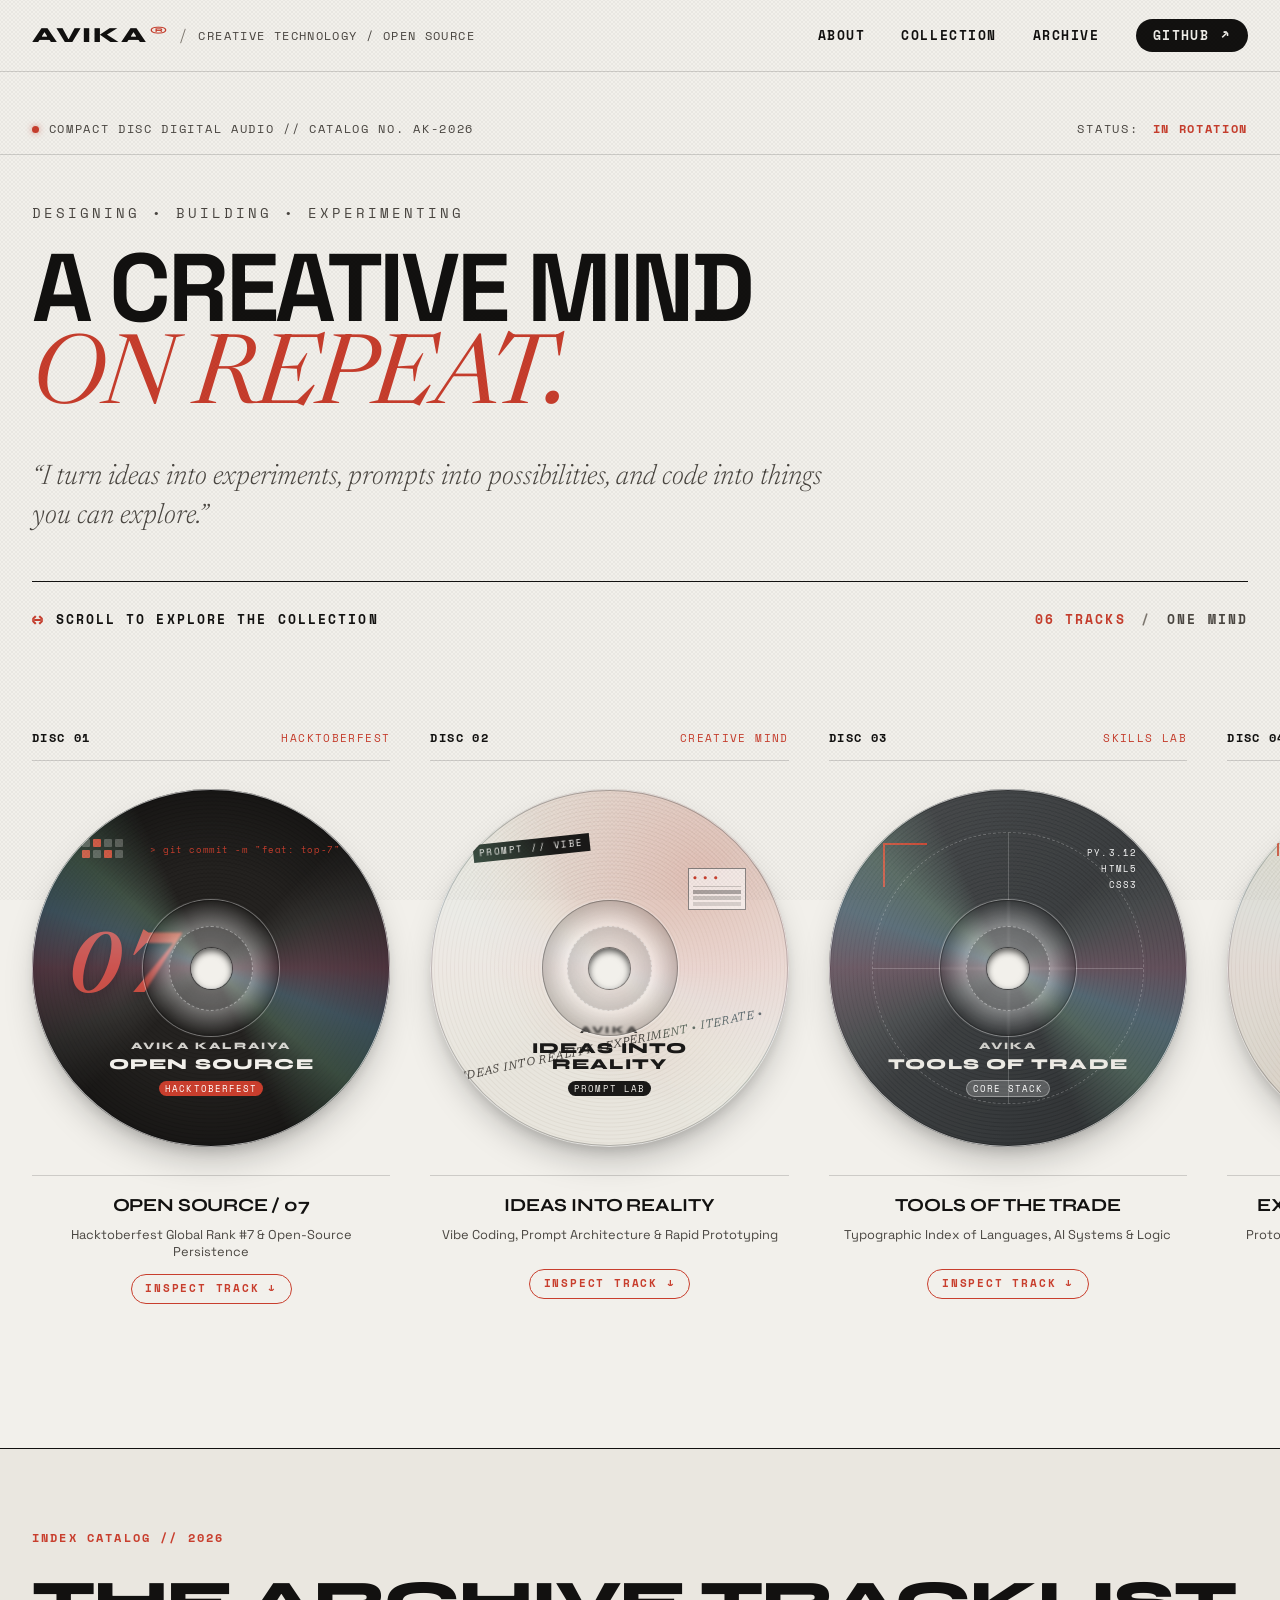
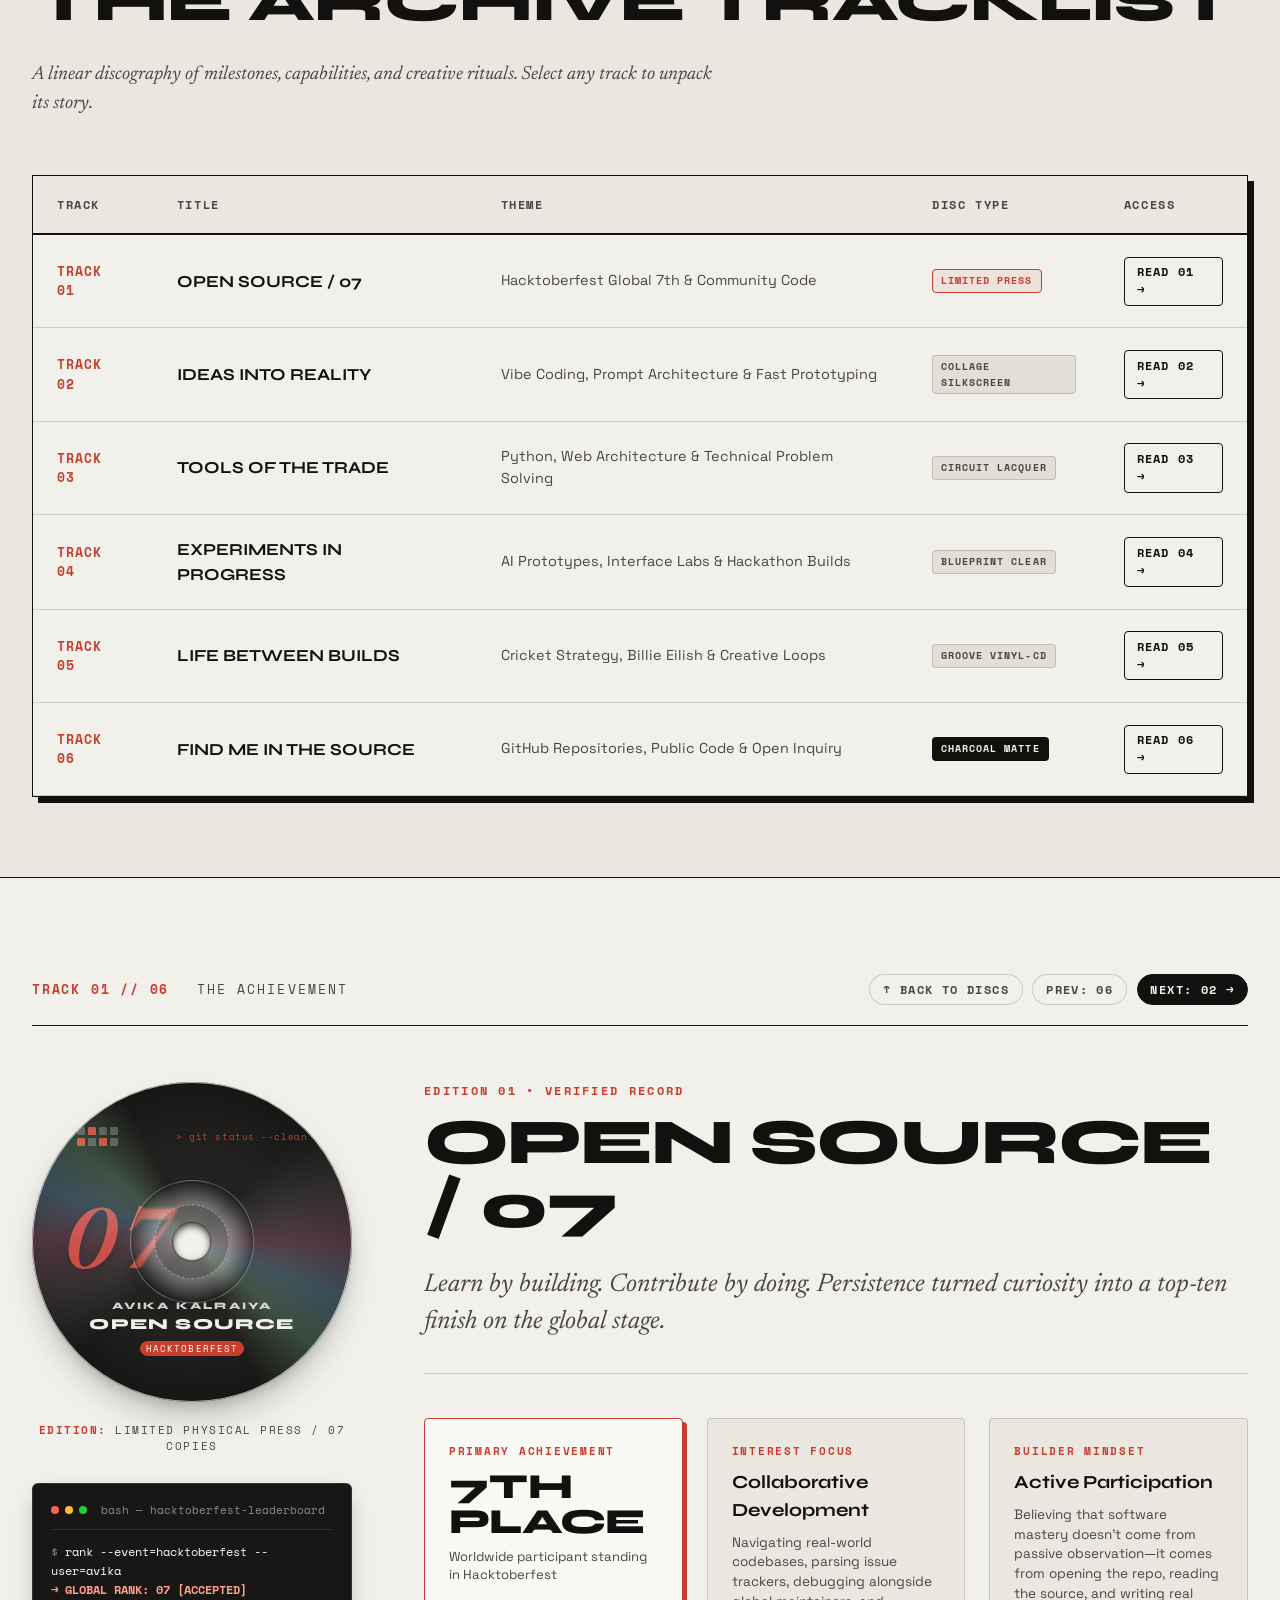
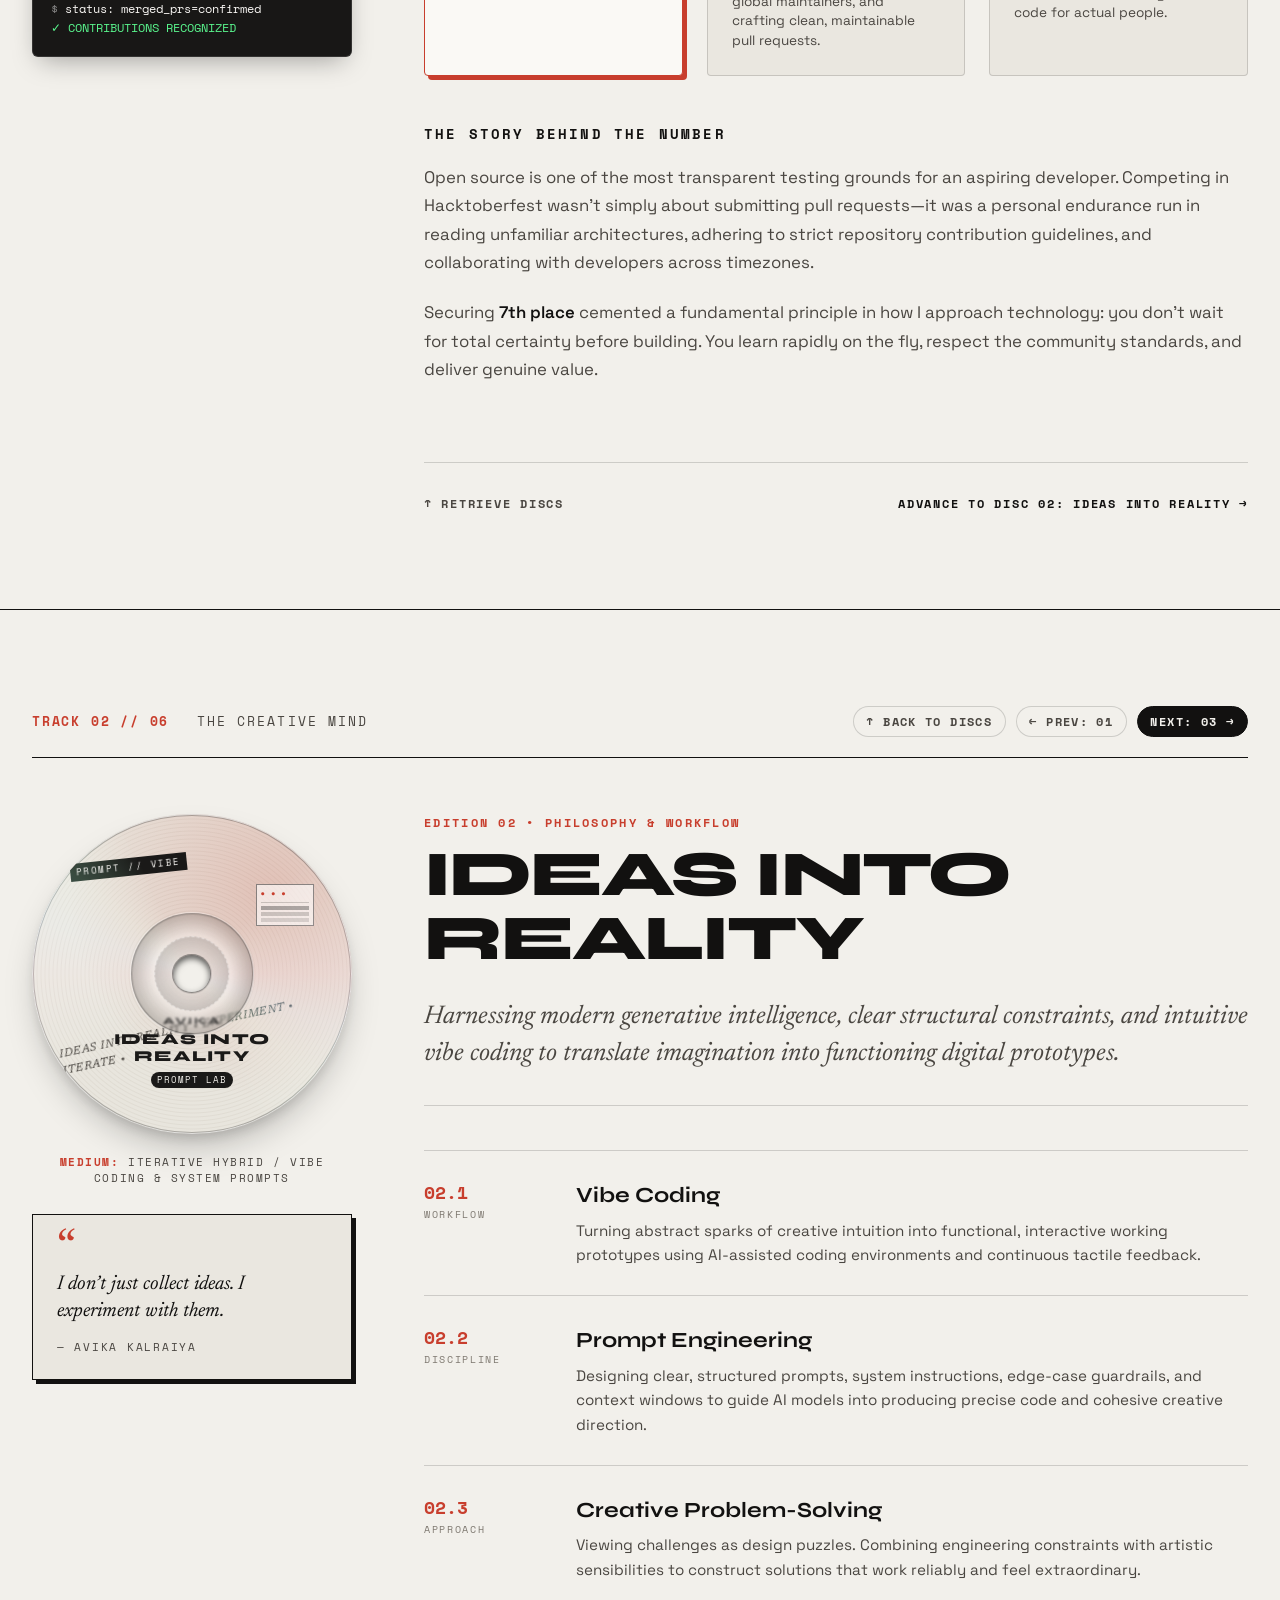
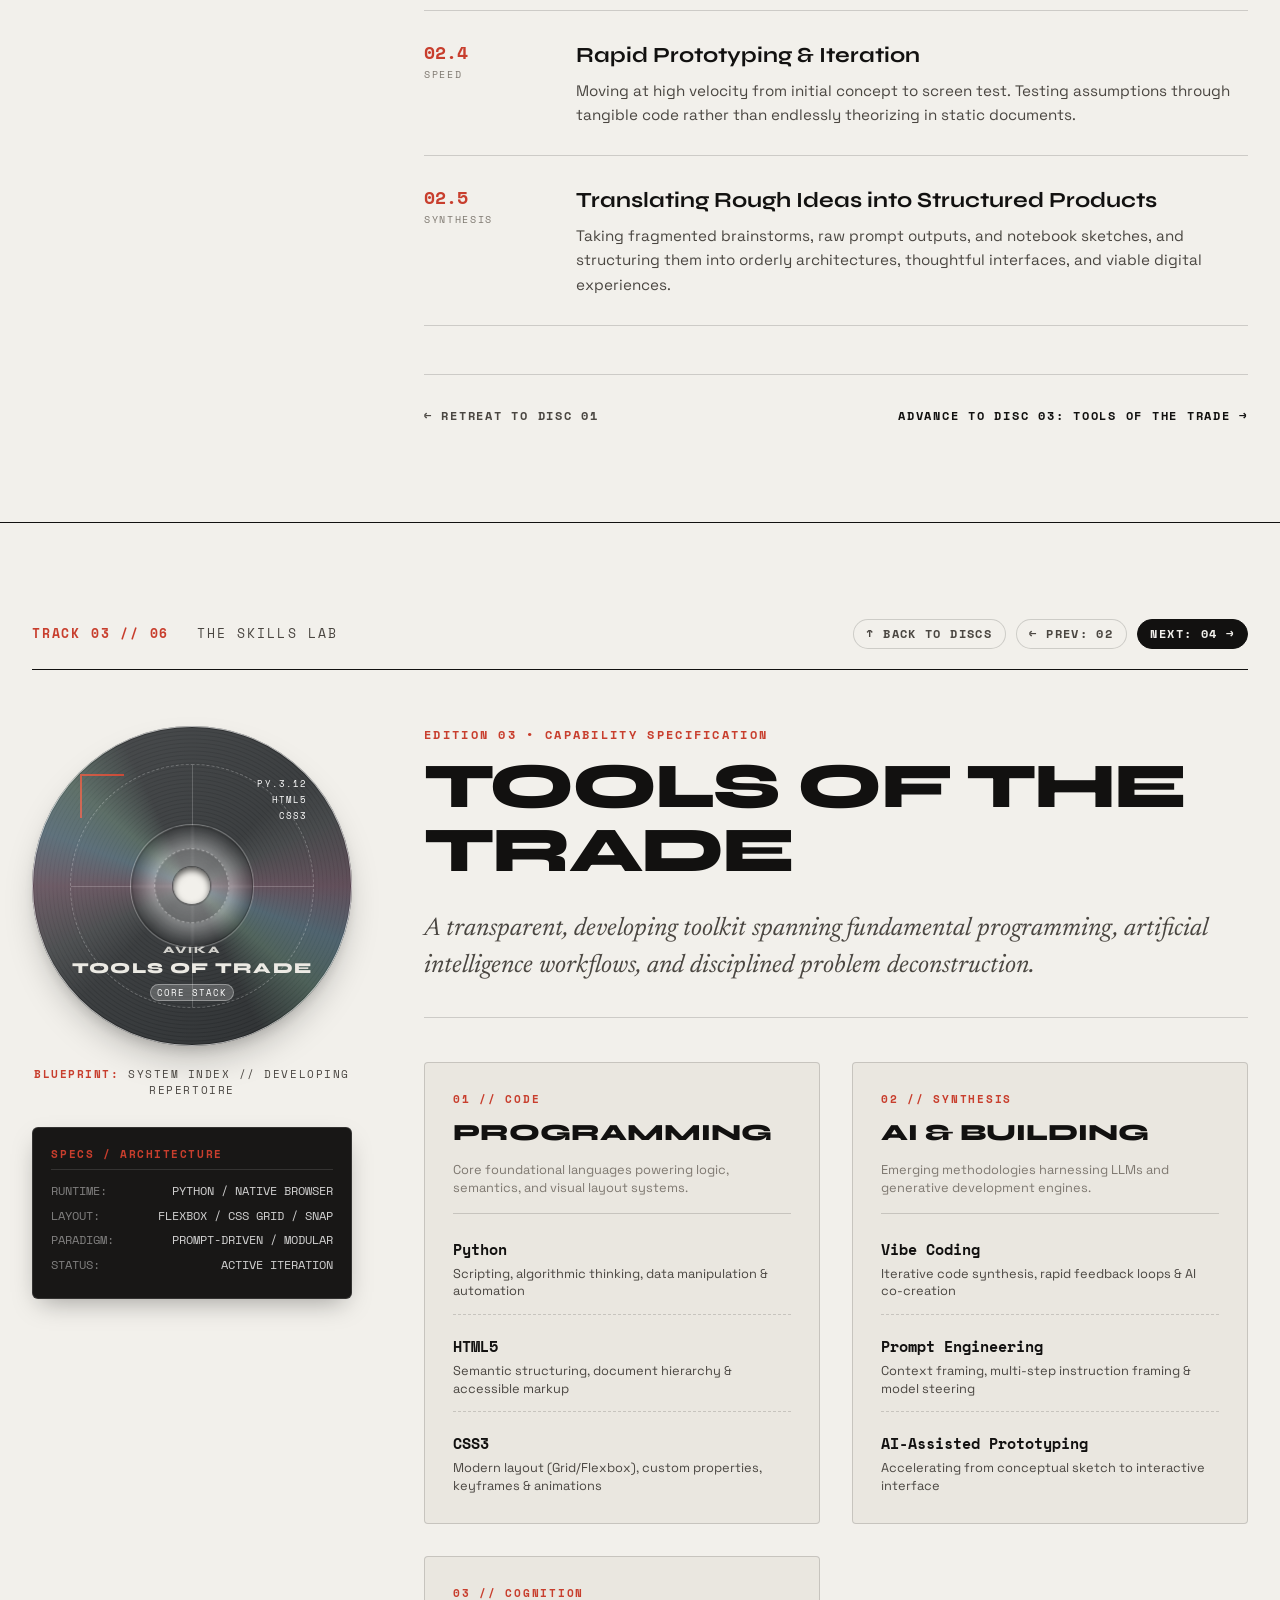
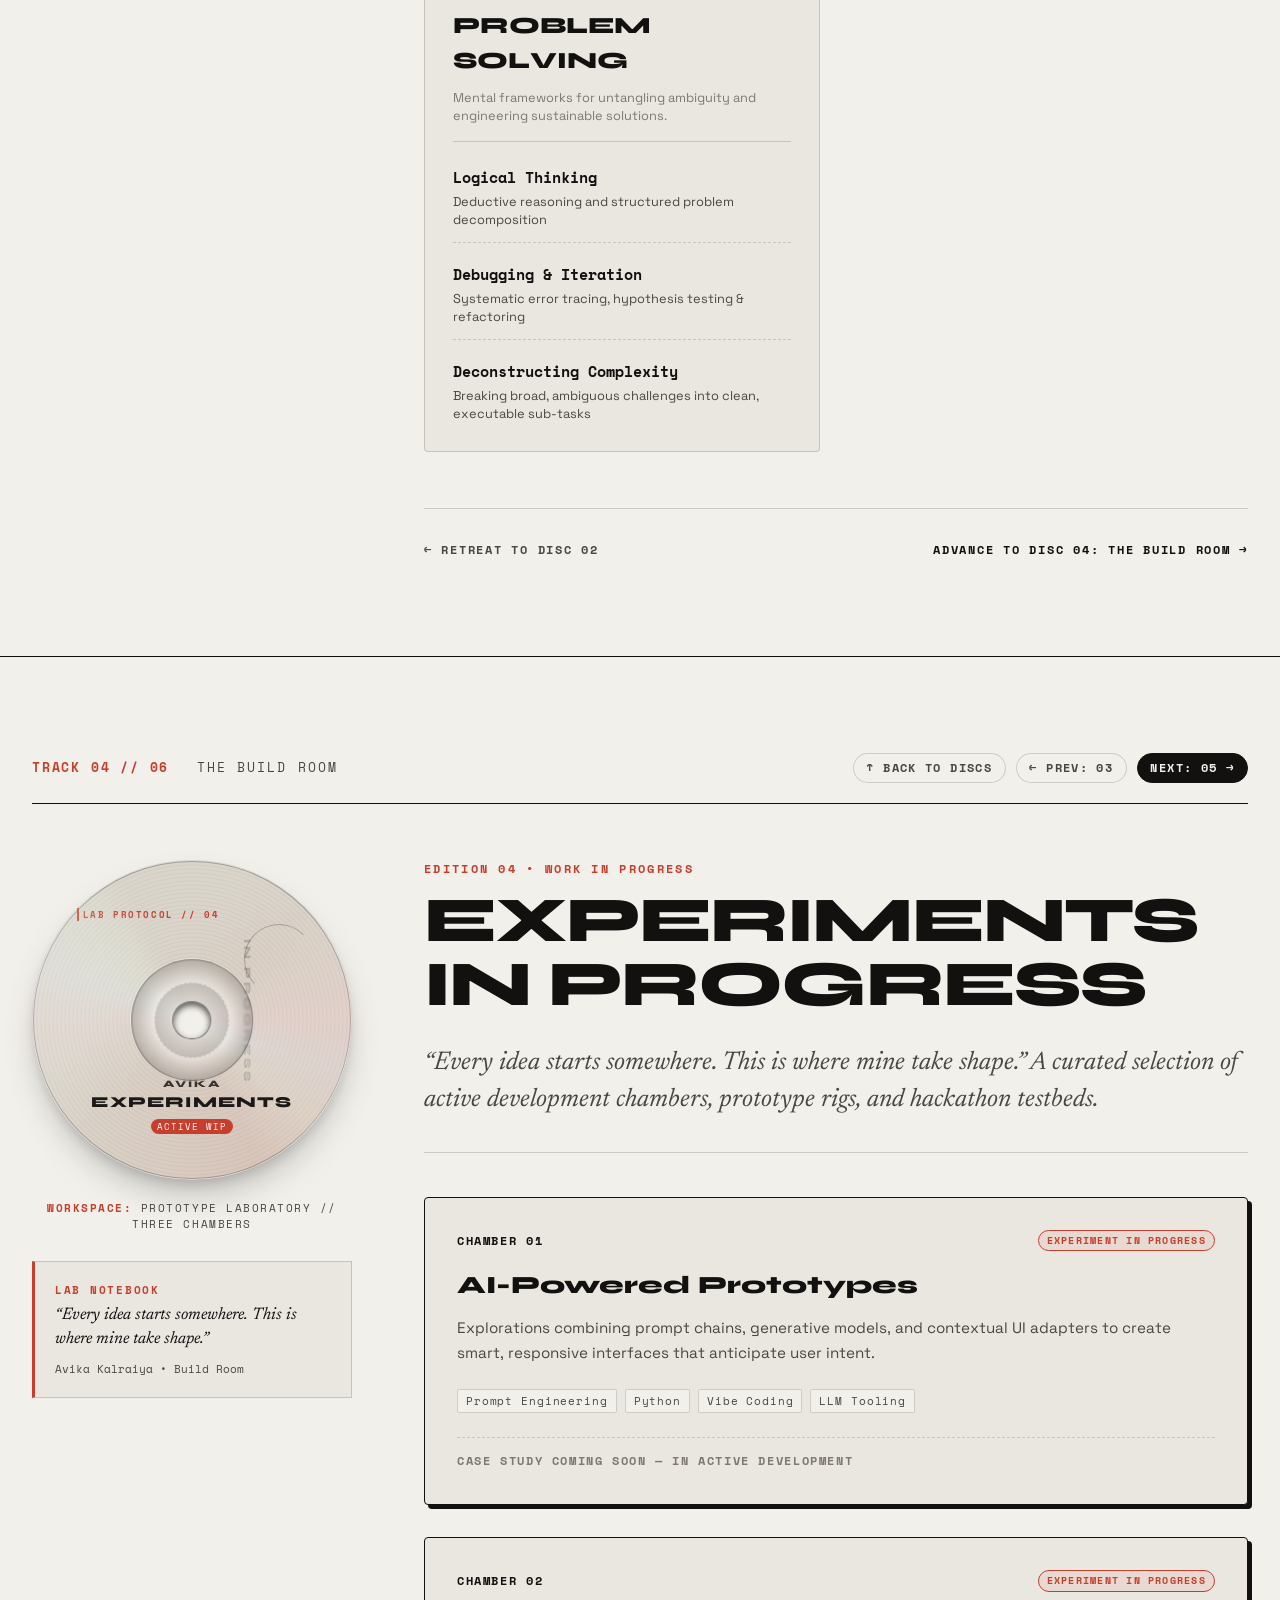
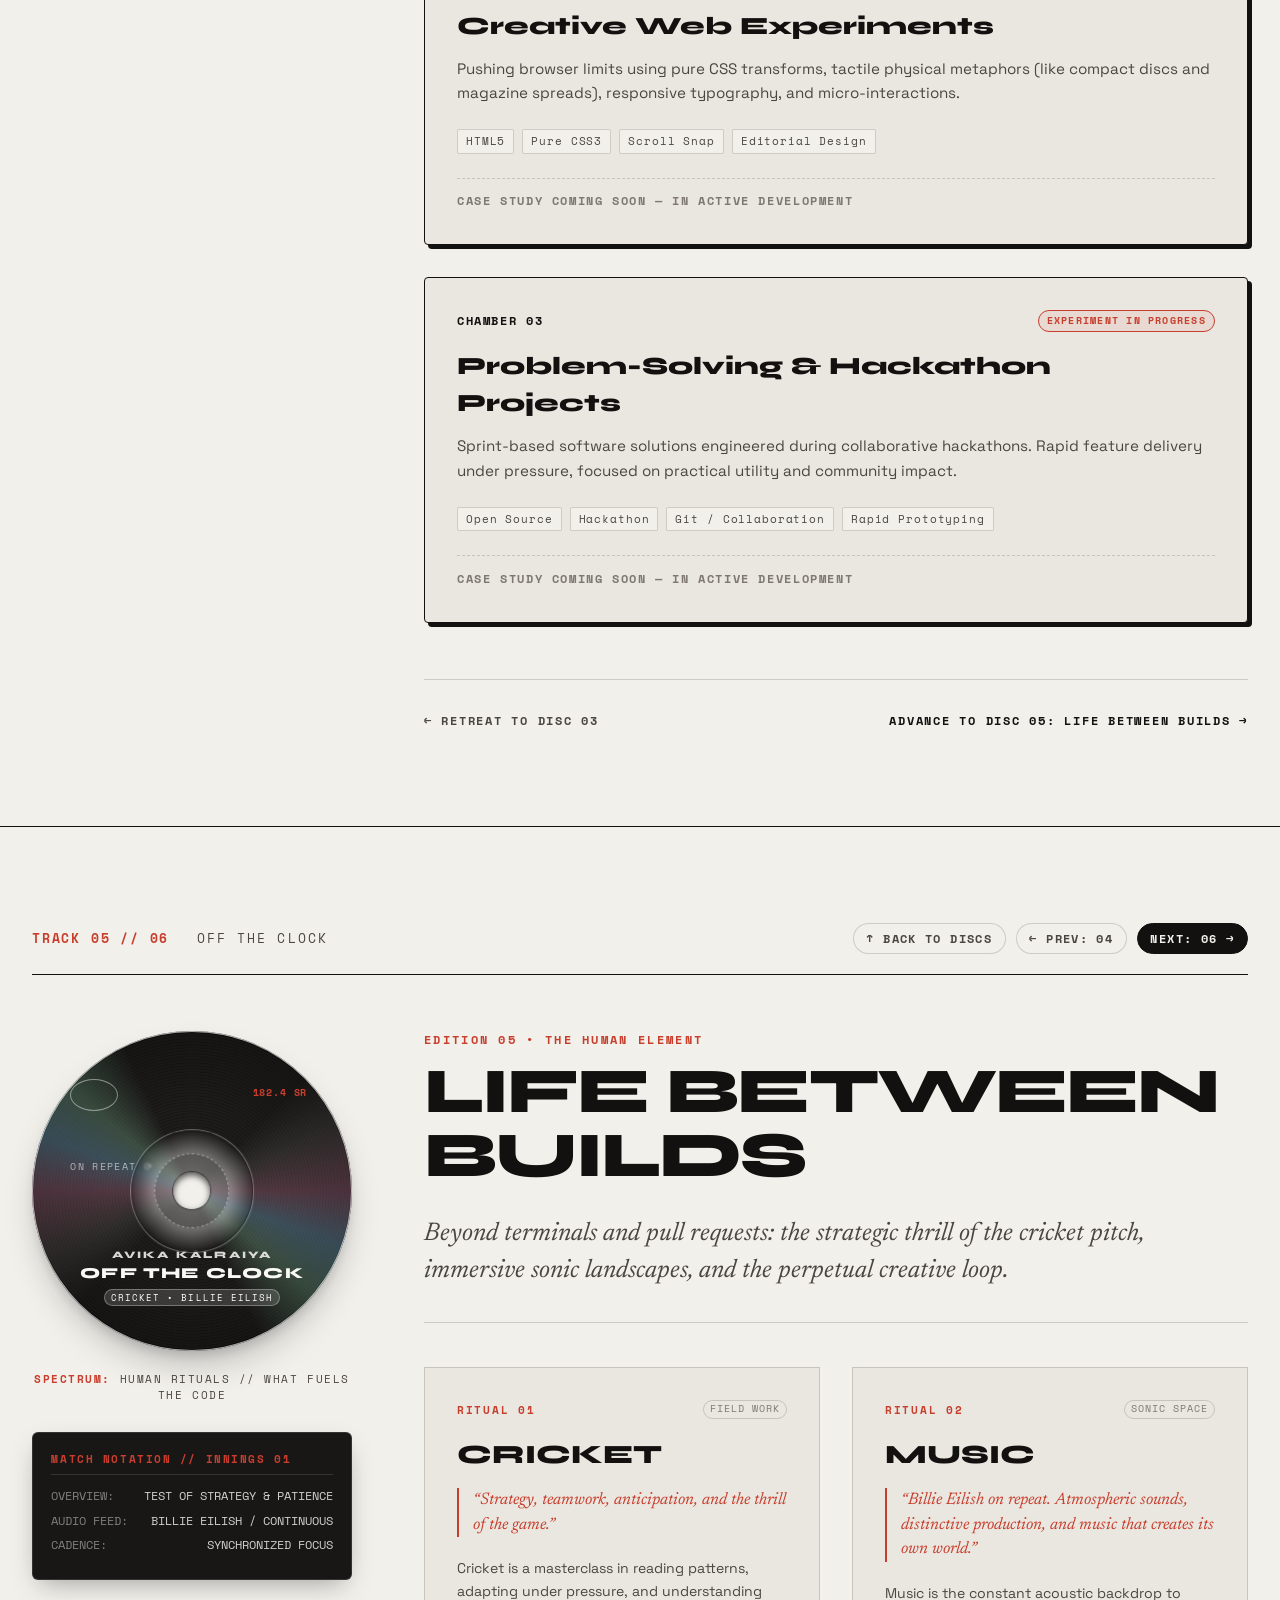
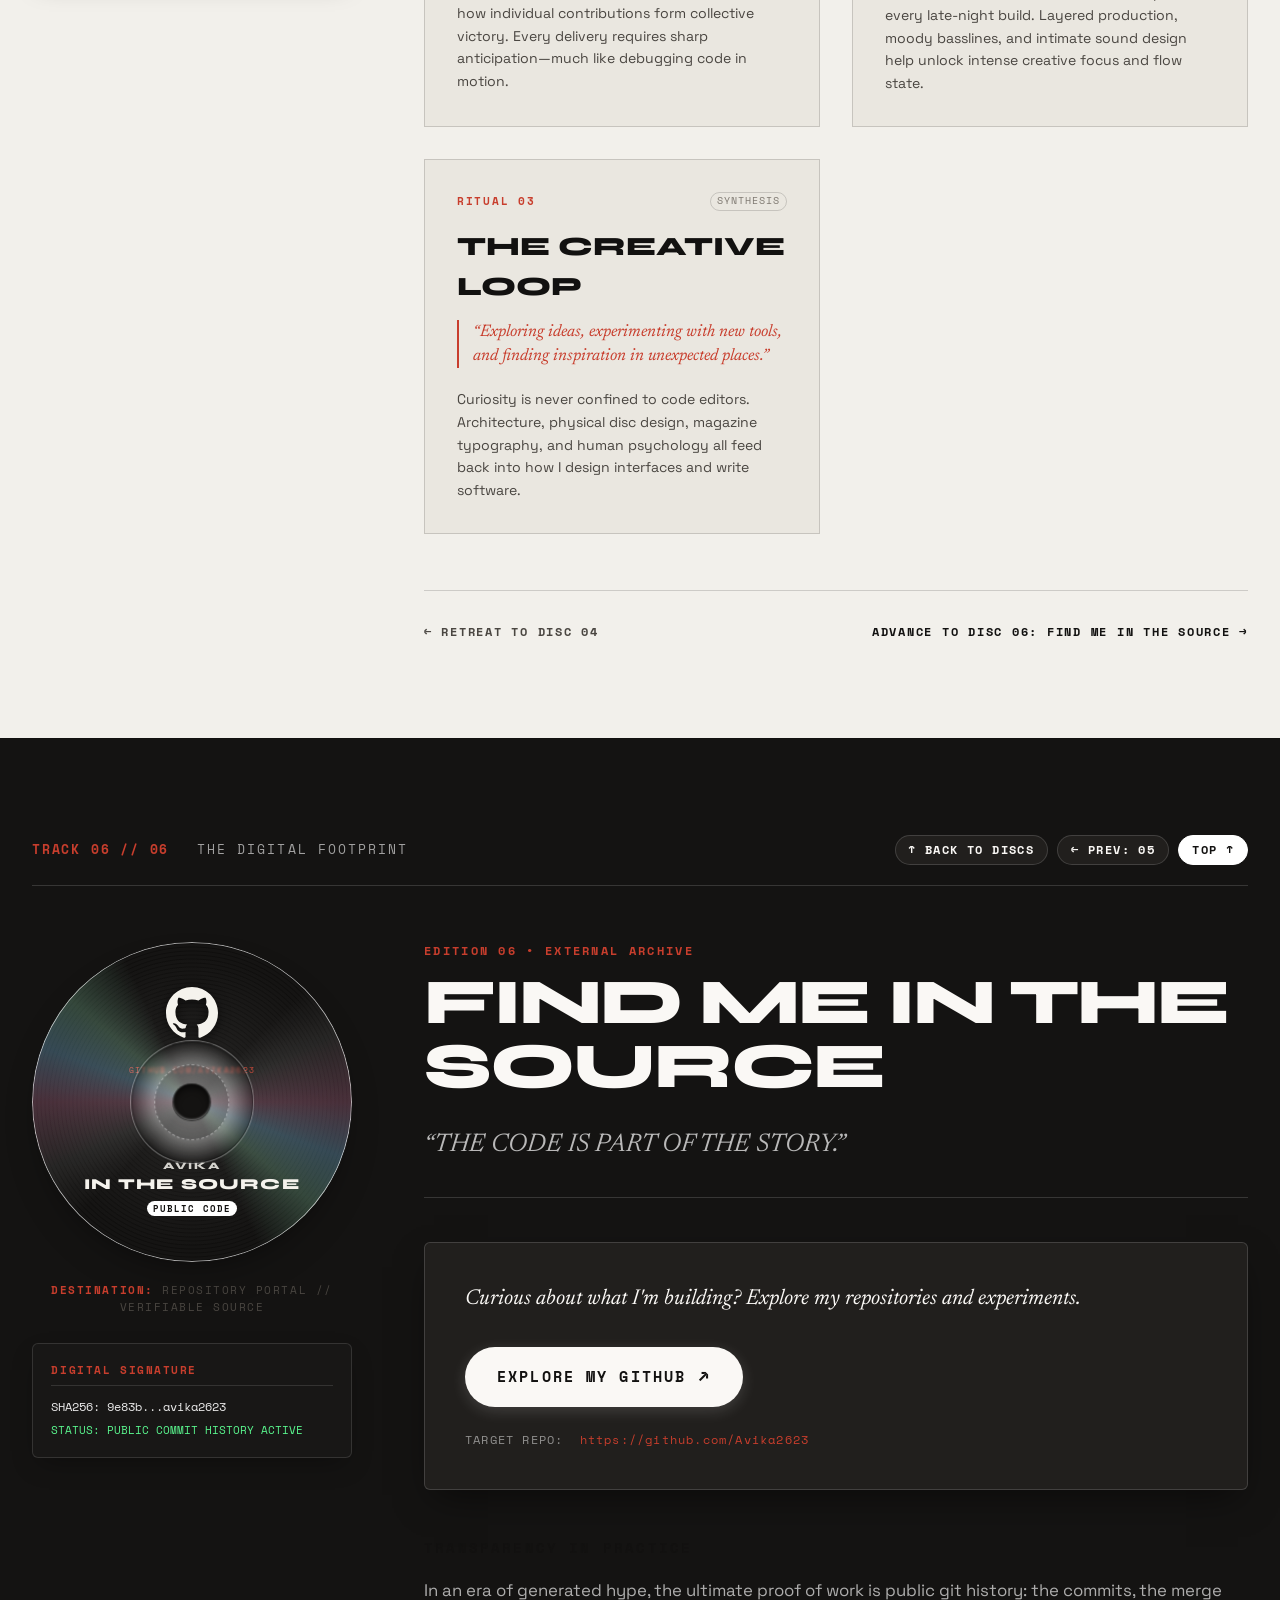
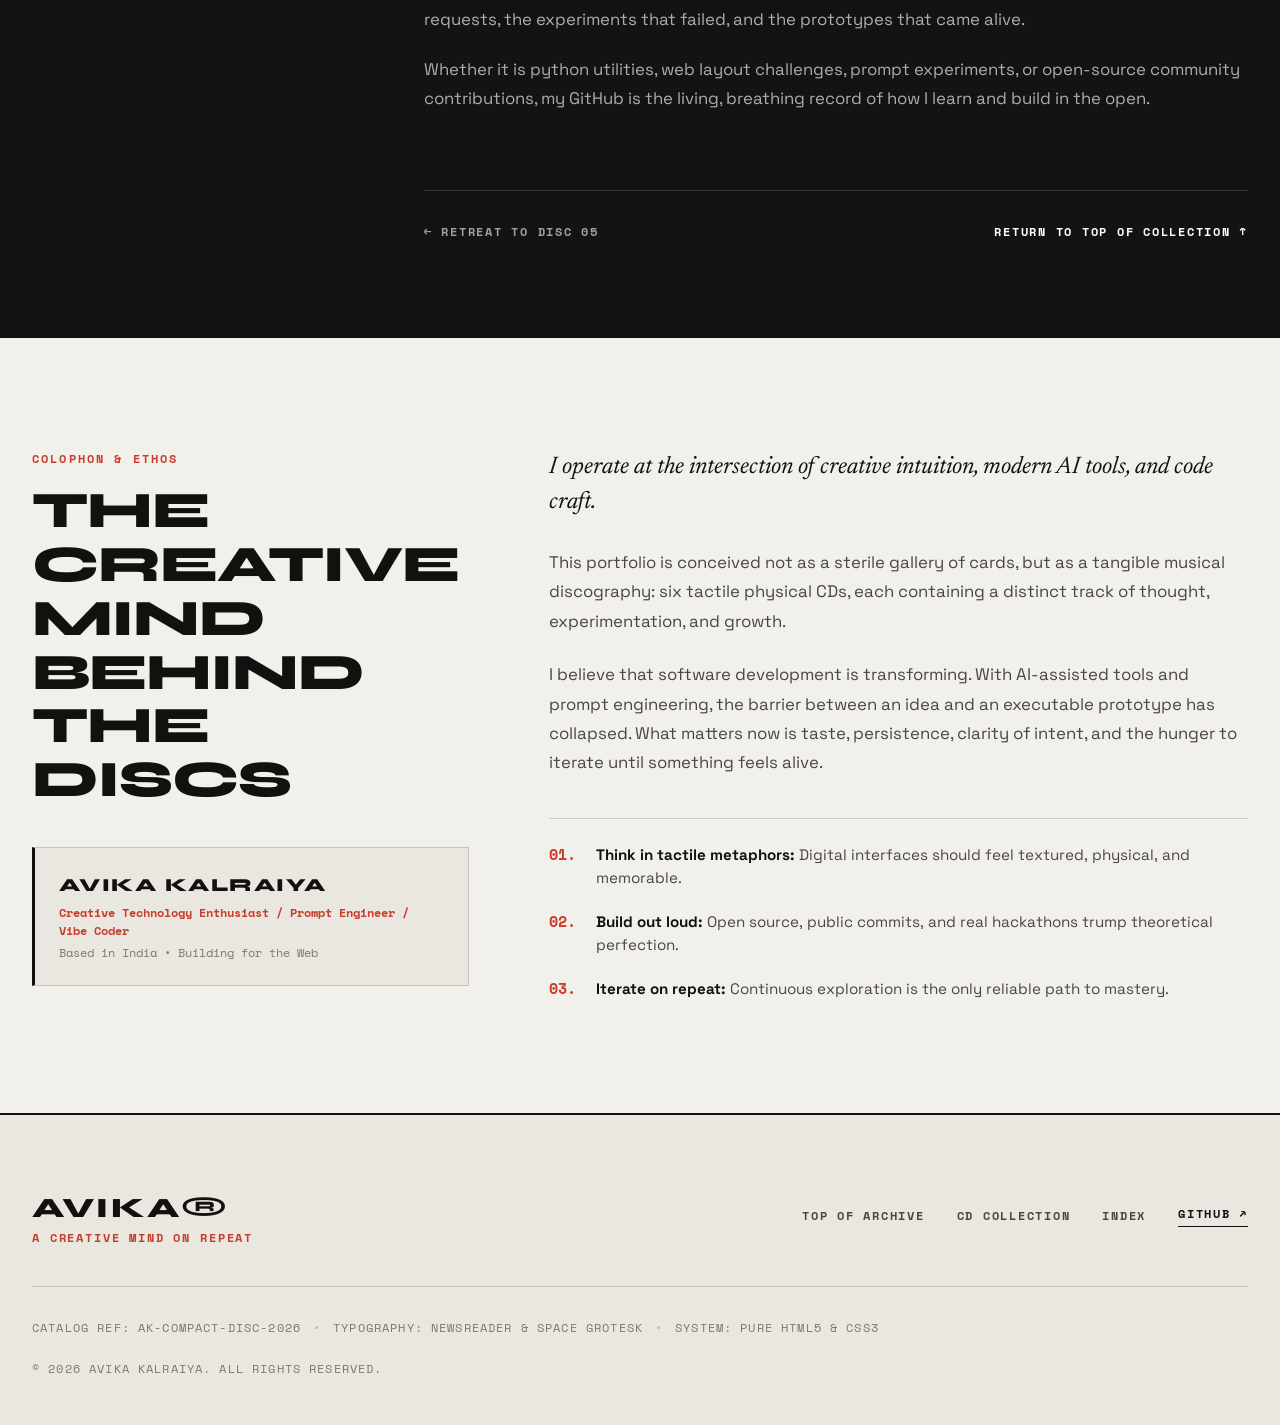
==== commit 881782c7: "2nd commit" ====
--- a/index.html
+++ b/index.html
@@ -23,7 +23,7 @@
           <span class="brand-name">AVIKA<span class="brand-reg">®</span></span>
         </a>
         <span class="nav-divider" aria-hidden="true">/</span>
-        <span class="brand-sub">CREATIVE DEVELOPER / INDIA</span>
+        <span class="brand-sub"><span class="status-indicator" aria-hidden="true"></span>CREATIVE TECHNOLOGY / OPEN SOURCE</span>
       </div>
 
       <nav class="nav-links" aria-label="Main Navigation">
@@ -55,7 +55,7 @@
         <p class="hero-pretitle">DESIGNING • BUILDING • EXPERIMENTING</p>
         <h1 class="hero-title">
           <span class="hero-title-line">A CREATIVE MIND</span>
-          <span class="hero-title-line hero-serif">ON REPEAT.</span>
+          <span class="hero-title-line hero-serif">ON <span class="highlight-repeat">REPEAT.</span></span>
         </h1>
         <p class="hero-subtitle">
           “I turn ideas into experiments, prompts into possibilities, and code into things you can explore.”
@@ -85,7 +85,7 @@
               <div class="cd-case-card">
                 <div class="case-header">
                   <span class="case-track-num">DISC 01</span>
-                  <span class="case-tag">ACHIEVEMENT</span>
+                  <span class="case-tag">HACKTOBERFEST</span>
                 </div>
 
                 <div class="cd-disc cd-disc-1">
@@ -100,7 +100,7 @@
                     <div class="disc-terminal-text" aria-hidden="true">&gt; git commit -m &quot;feat: top-7&quot;</div>
                     <div class="disc-numeral">07</div>
                     <div class="disc-title-wrap">
-                      <span class="disc-artist">AVIKA</span>
+                      <span class="disc-artist">AVIKA KALRAIYA</span>
                       <span class="disc-title">OPEN SOURCE</span>
                       <span class="disc-badge">HACKTOBERFEST</span>
                     </div>
@@ -211,7 +211,7 @@
               <div class="cd-case-card">
                 <div class="case-header">
                   <span class="case-track-num">DISC 04</span>
-                  <span class="case-tag">BUILD ROOM</span>
+                  <span class="case-tag">THE BUILD ROOM</span>
                 </div>
 
                 <div class="cd-disc cd-disc-4">
@@ -256,12 +256,14 @@
                   <div class="disc-art">
                     <div class="disc-cricket-oval" aria-hidden="true"></div>
                     <div class="disc-score-badge" aria-hidden="true">182.4 SR</div>
-                    <div class="disc-vinyl-grooves" aria-hidden="true"></div>
-                    <div class="disc-music-note" aria-hidden="true">ON REPEAT ⟳</div>
+                    <div class="disc-soundwave-bars" aria-hidden="true">
+                      <span></span><span></span><span></span><span></span><span></span>
+                    </div>
+                    <div class="disc-eilishtext" aria-hidden="true">BILLIE EILISH ⟳ CRICKET</div>
                     <div class="disc-title-wrap">
-                      <span class="disc-artist">AVIKA</span>
-                      <span class="disc-title">LIFE BETWEEN</span>
-                      <span class="disc-badge">CRICKET • SOUND</span>
+                      <span class="disc-artist">AVIKA KALRAIYA</span>
+                      <span class="disc-title">OFF THE CLOCK</span>
+                      <span class="disc-badge">CRICKET • BILLIE EILISH</span>
                     </div>
                   </div>
                   <div class="disc-clamping-ring" aria-hidden="true">
@@ -286,7 +288,7 @@
               <div class="cd-case-card">
                 <div class="case-header">
                   <span class="case-track-num">DISC 06</span>
-                  <span class="case-tag">DIGITAL FOOTPRINT</span>
+                  <span class="case-tag">GITHUB</span>
                 </div>
 
                 <div class="cd-disc cd-disc-6">
@@ -303,7 +305,7 @@
                     <div class="disc-title-wrap">
                       <span class="disc-artist">AVIKA</span>
                       <span class="disc-title">IN THE SOURCE</span>
-                      <span class="disc-badge">PUBLIC CODE</span>
+                      <span class="disc-badge">GITHUB // OPEN</span>
                     </div>
                   </div>
                   <div class="disc-clamping-ring" aria-hidden="true">
@@ -432,7 +434,7 @@
                   <div class="disc-terminal-text" aria-hidden="true">&gt; git status --clean</div>
                   <div class="disc-numeral">07</div>
                   <div class="disc-title-wrap">
-                    <span class="disc-artist">AVIKA</span>
+                    <span class="disc-artist">AVIKA KALRAIYA</span>
                     <span class="disc-title">OPEN SOURCE</span>
                     <span class="disc-badge">HACKTOBERFEST</span>
                   </div>
@@ -998,9 +1000,9 @@
                   <div class="disc-vinyl-grooves" aria-hidden="true"></div>
                   <div class="disc-music-note" aria-hidden="true">ON REPEAT ⟳</div>
                   <div class="disc-title-wrap">
-                    <span class="disc-artist">AVIKA</span>
-                    <span class="disc-title">LIFE BETWEEN</span>
-                    <span class="disc-badge">CRICKET • SOUND</span>
+                    <span class="disc-artist">AVIKA KALRAIYA</span>
+                    <span class="disc-title">OFF THE CLOCK</span>
+                    <span class="disc-badge">CRICKET • BILLIE EILISH</span>
                   </div>
                 </div>
                 <div class="disc-clamping-ring" aria-hidden="true">
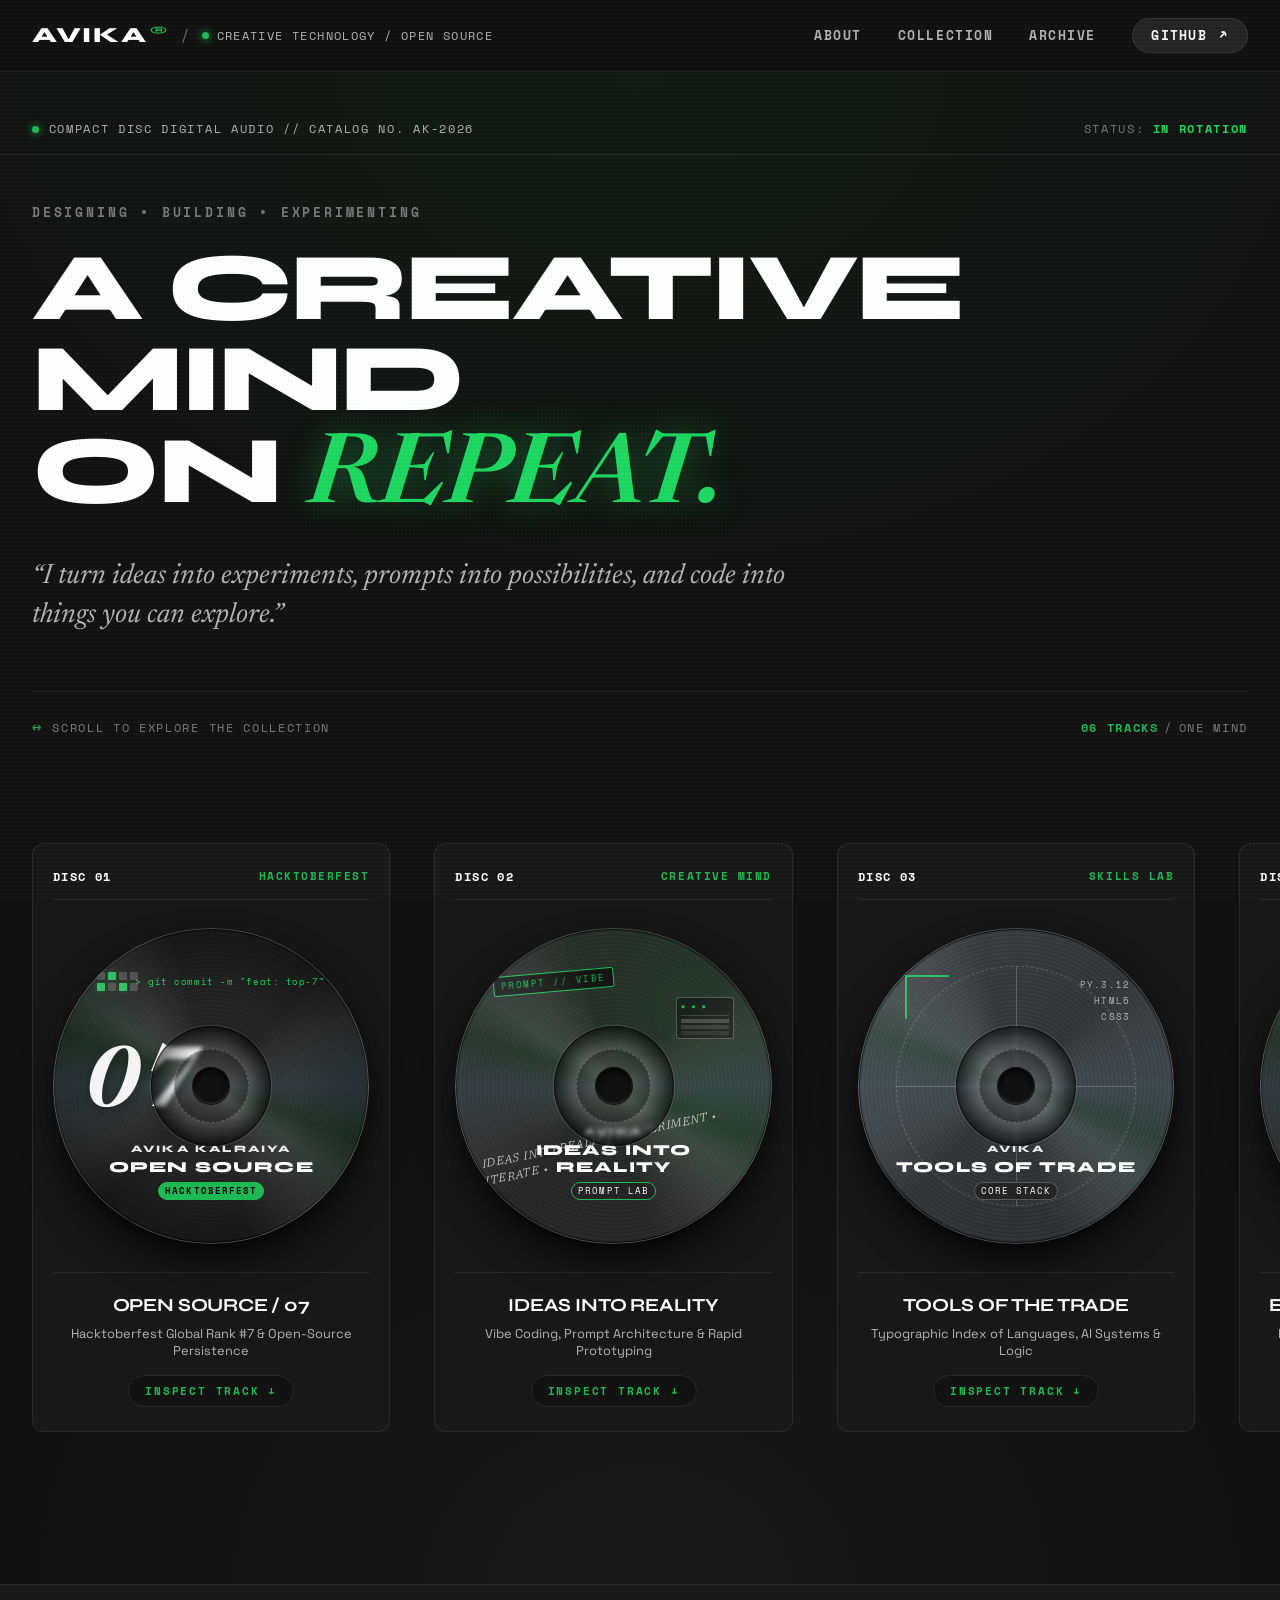
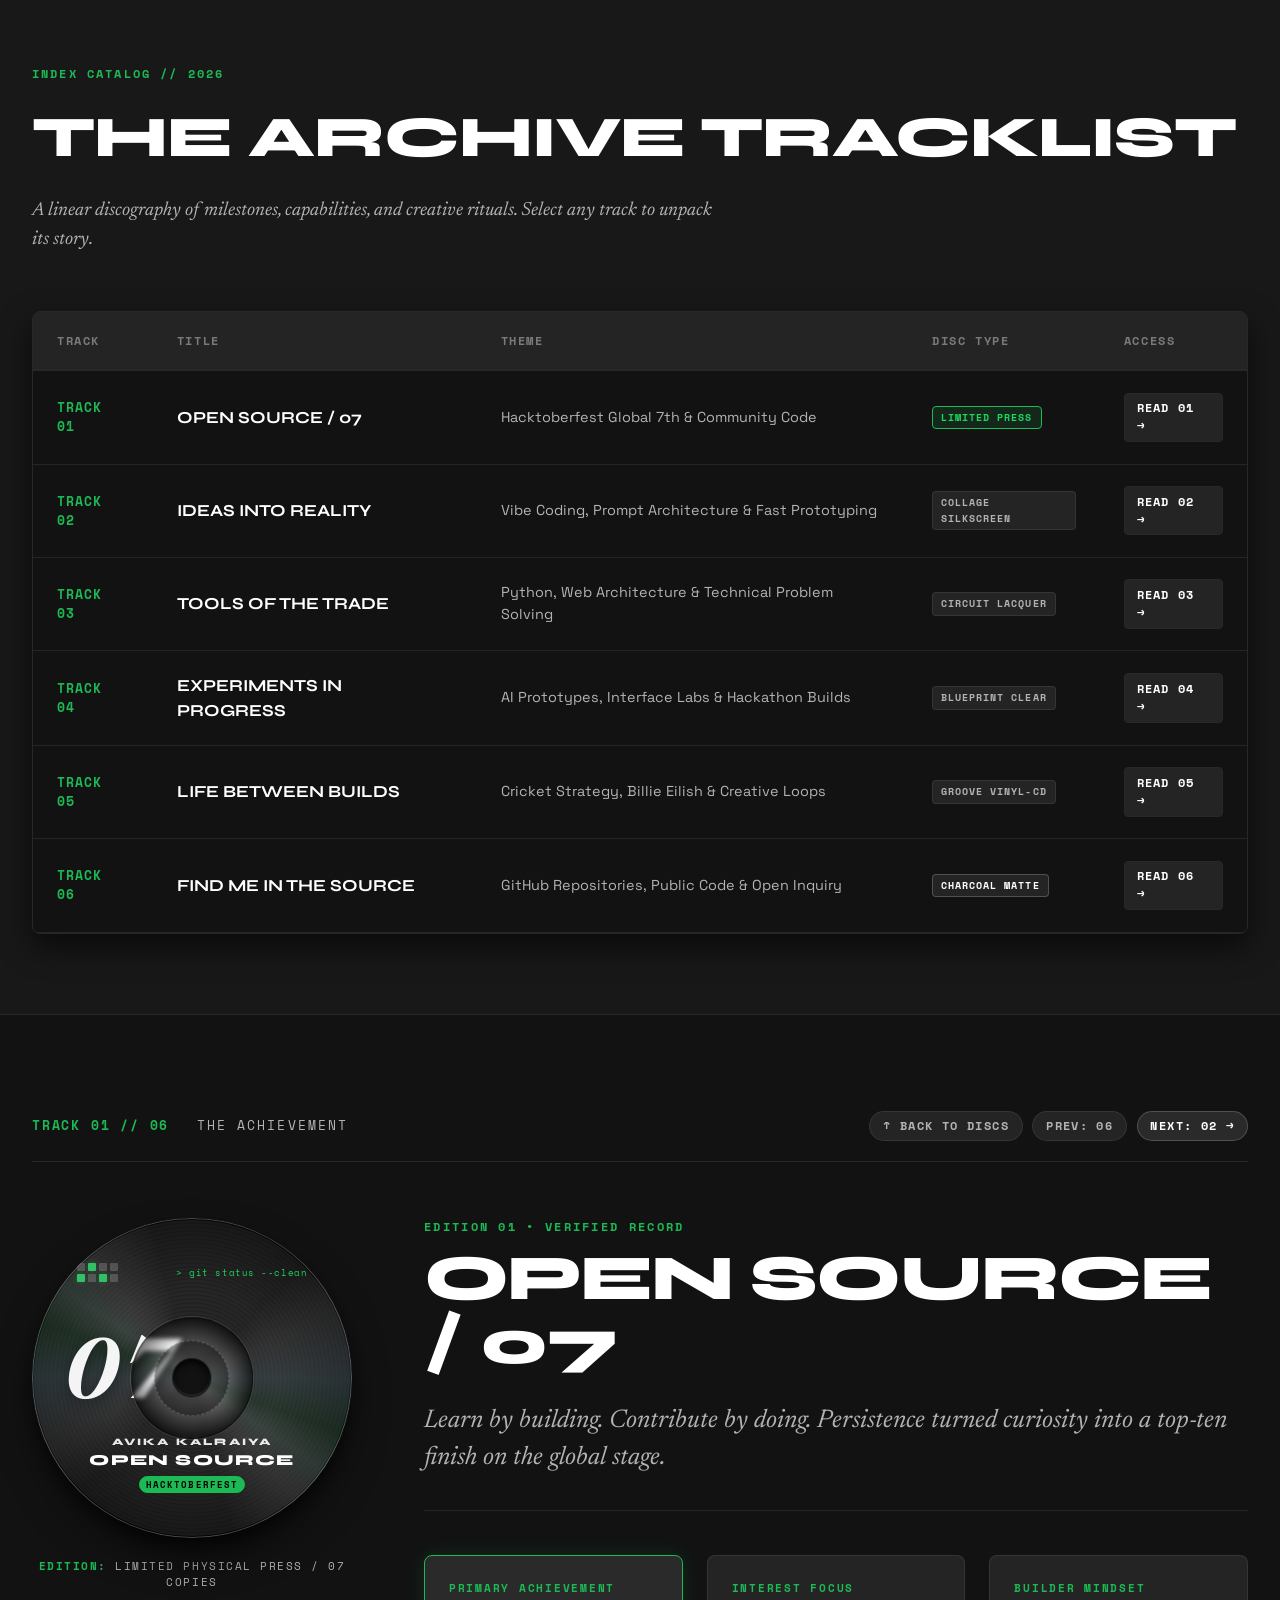
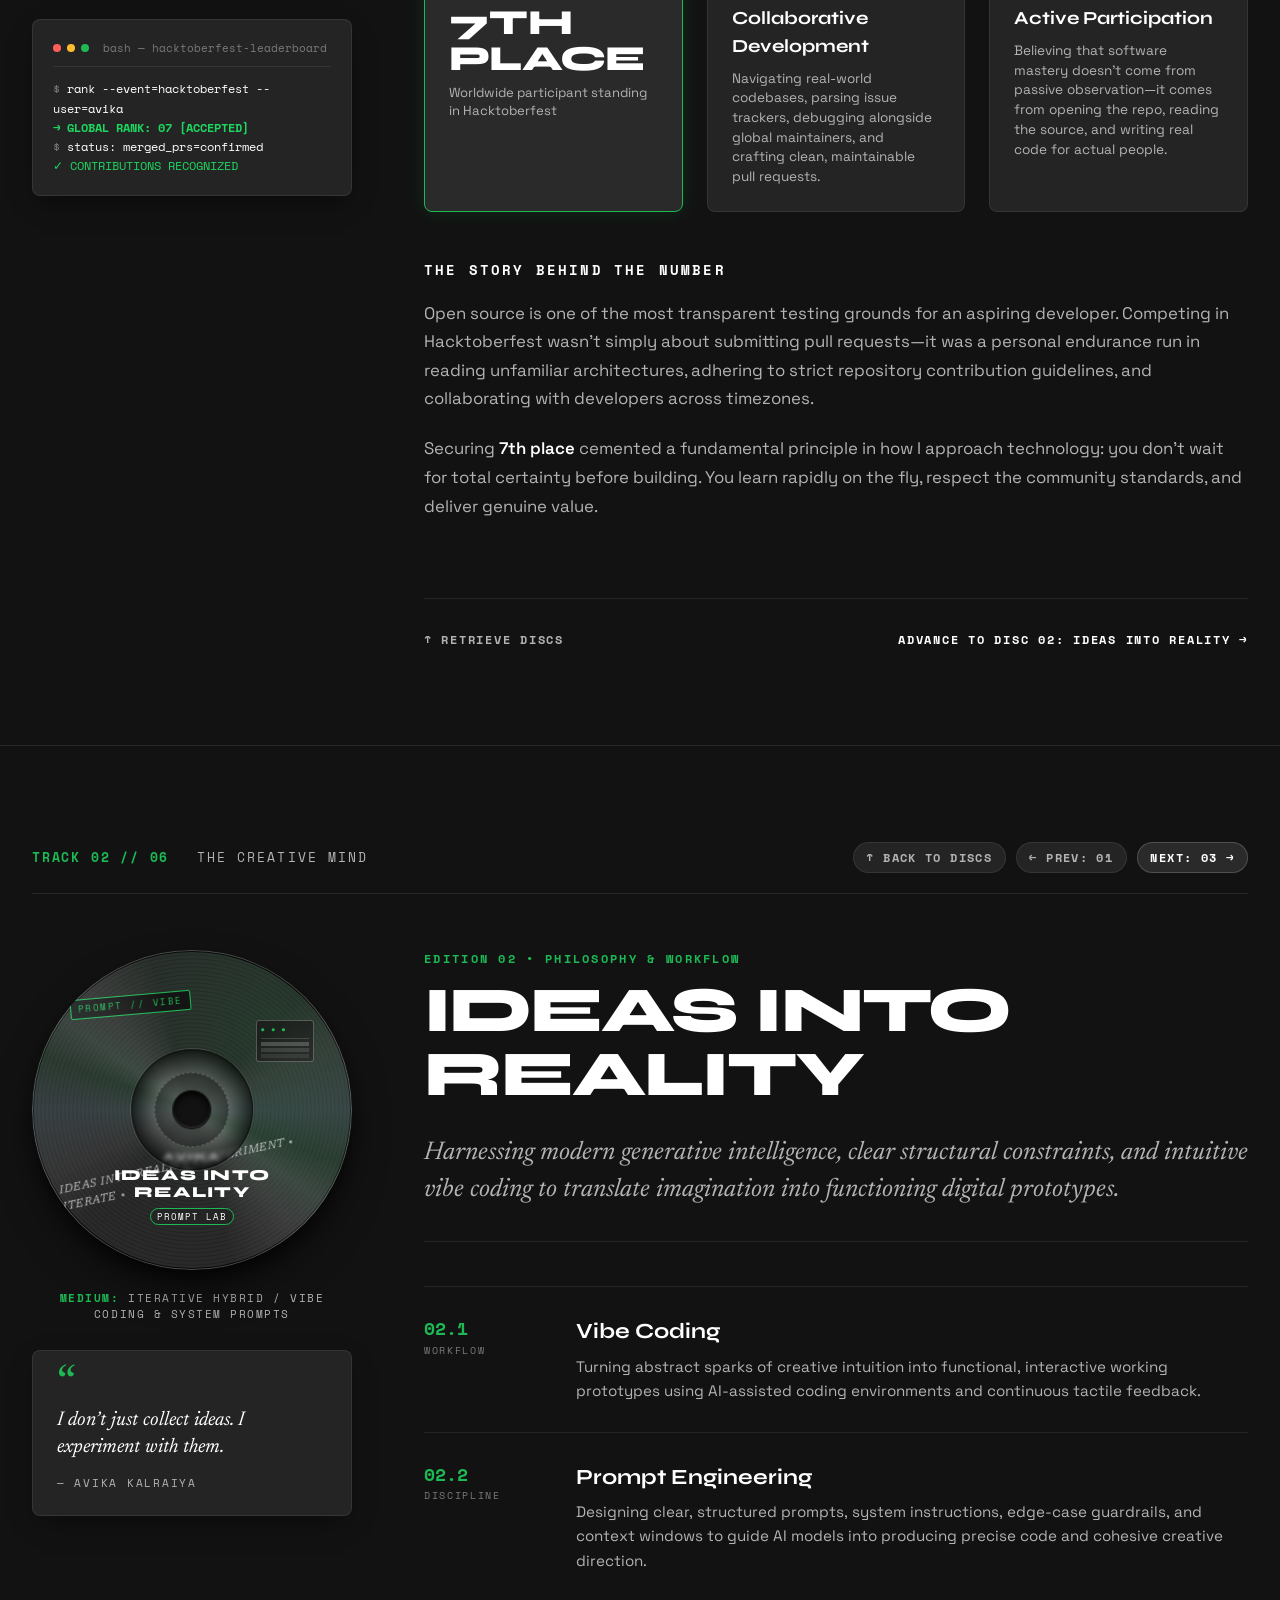
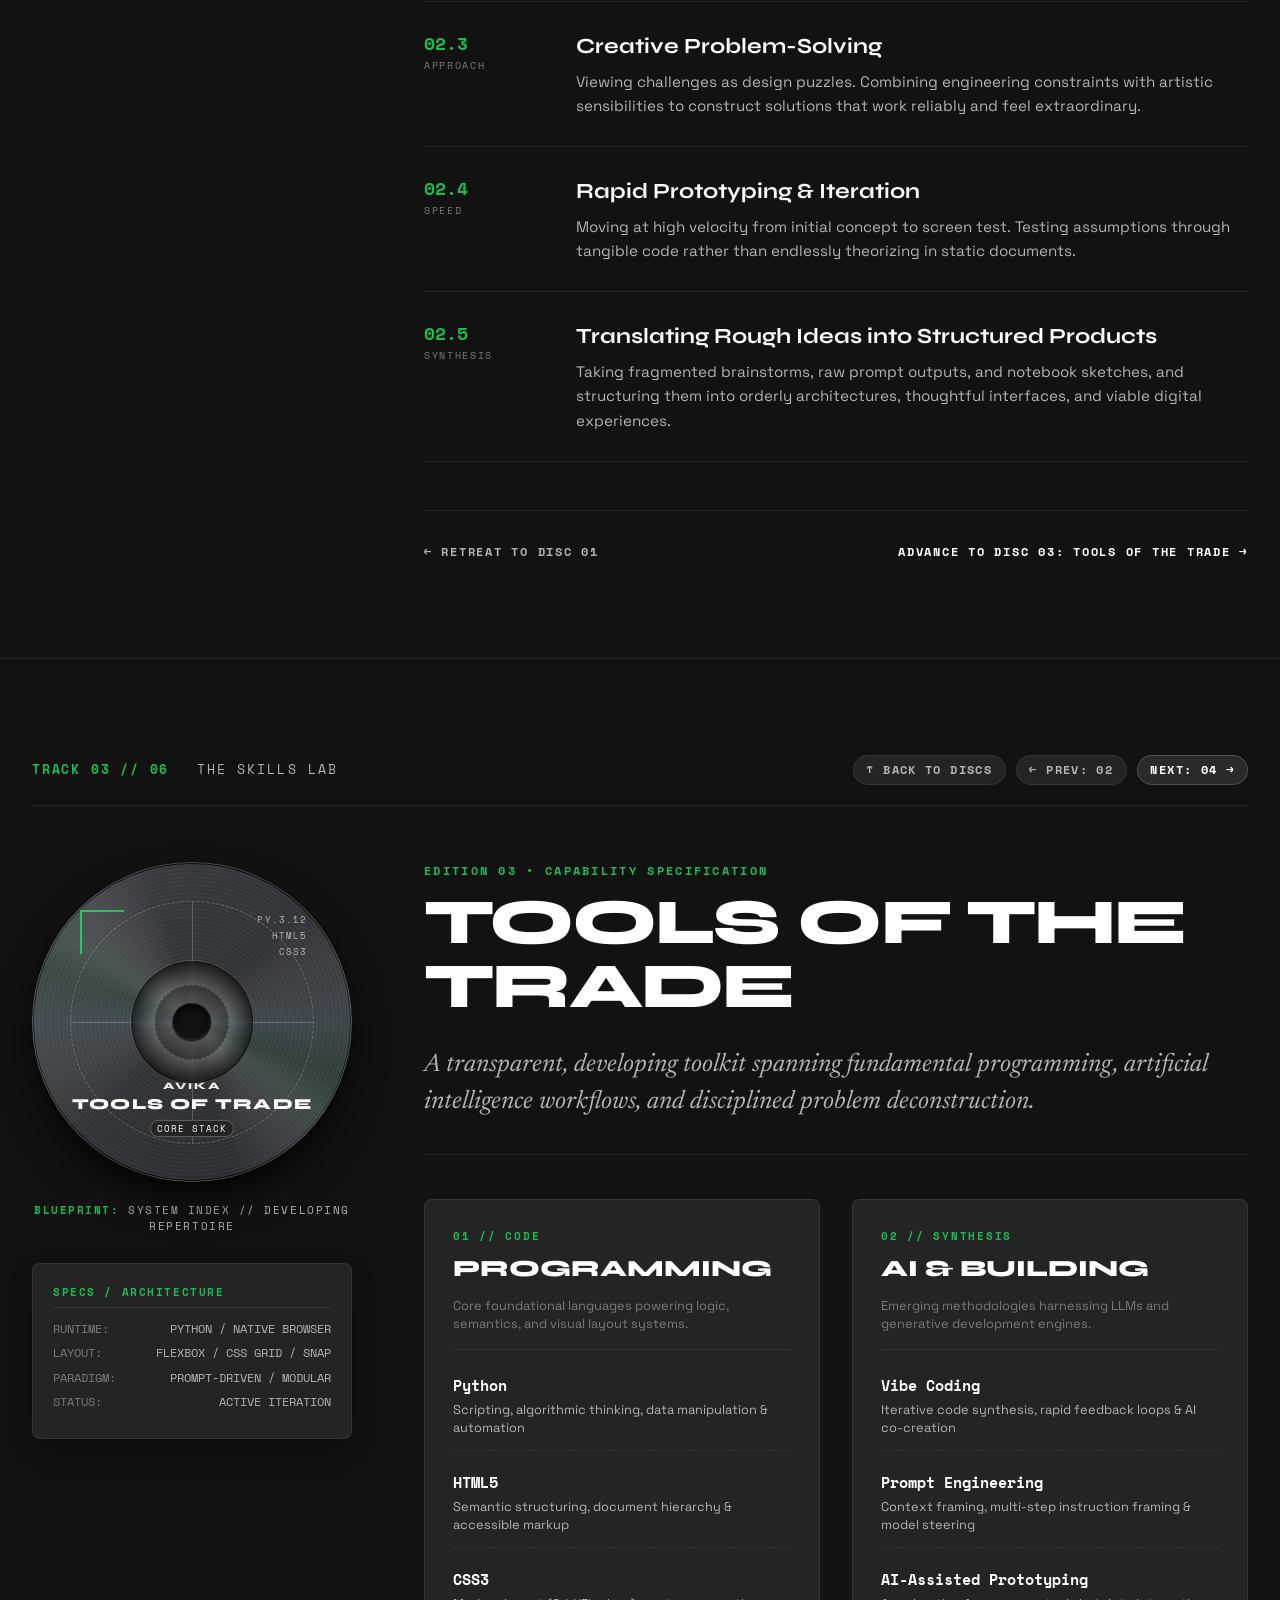
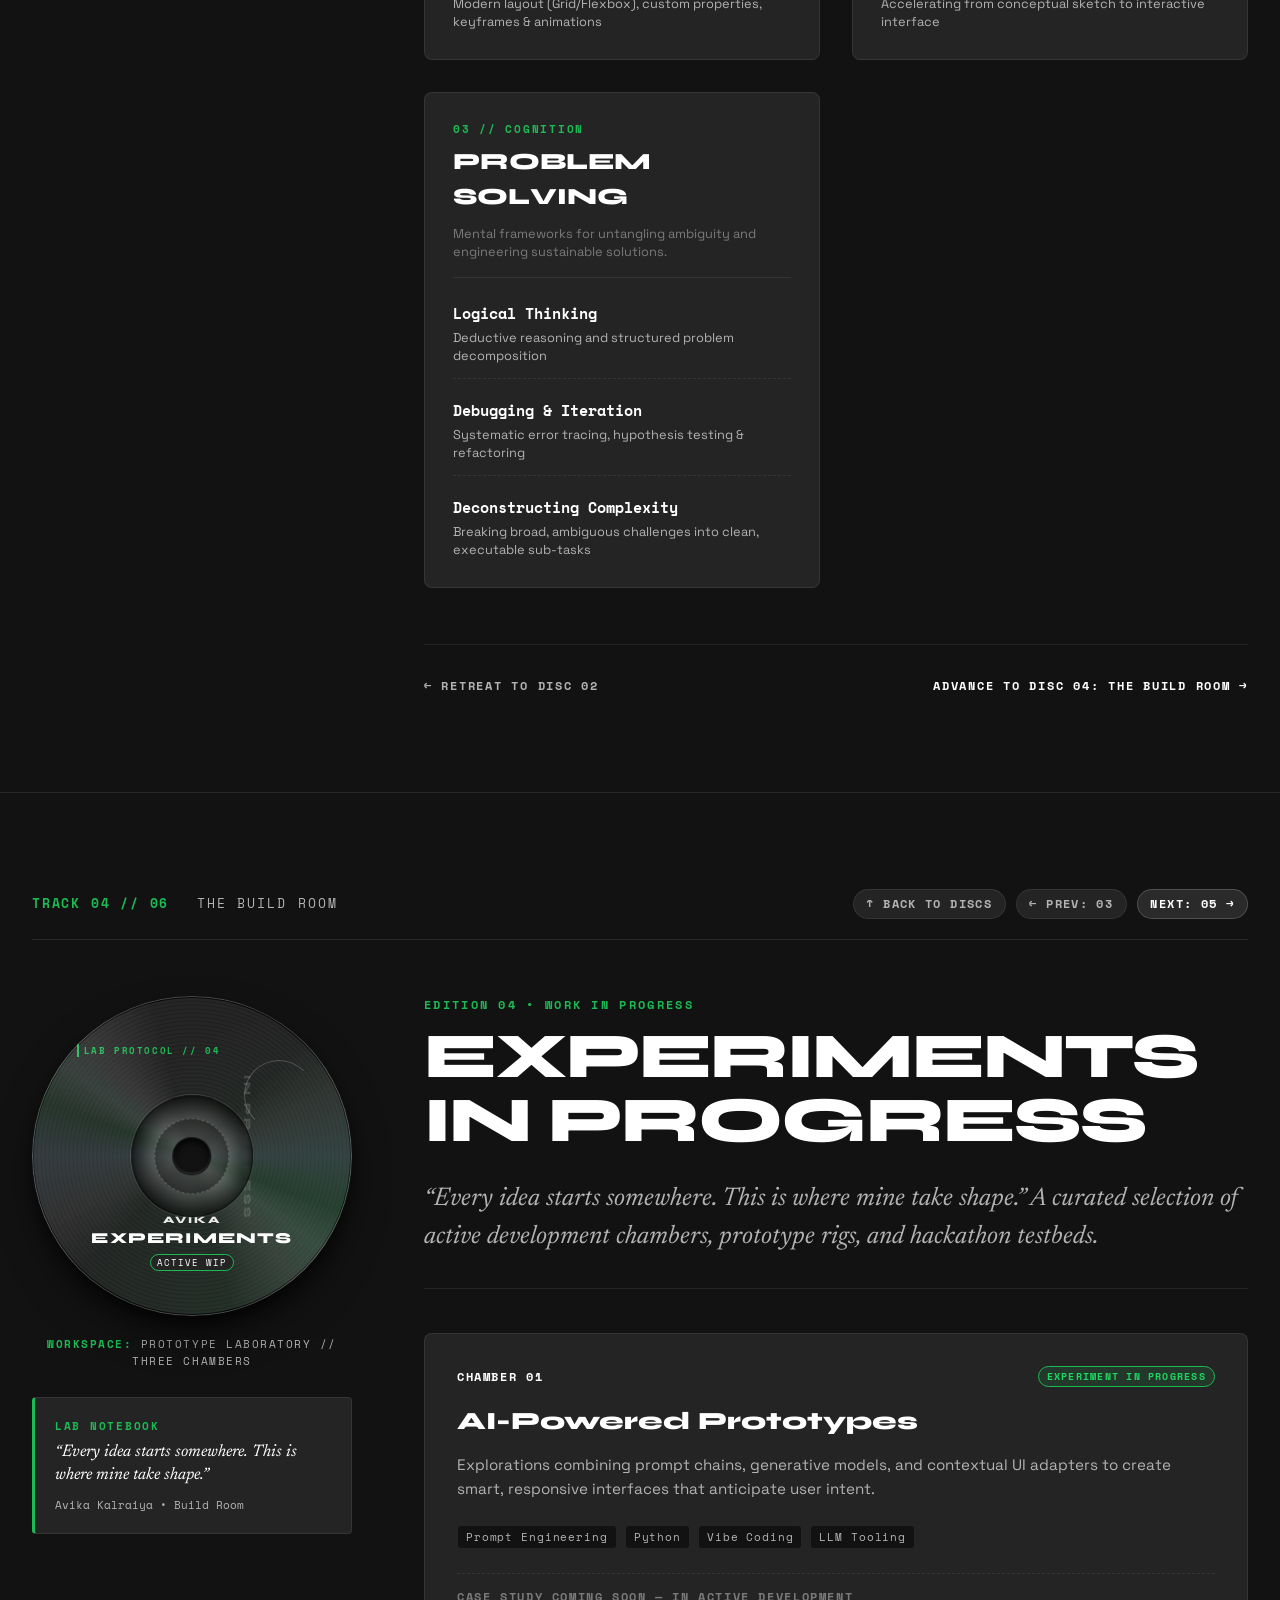
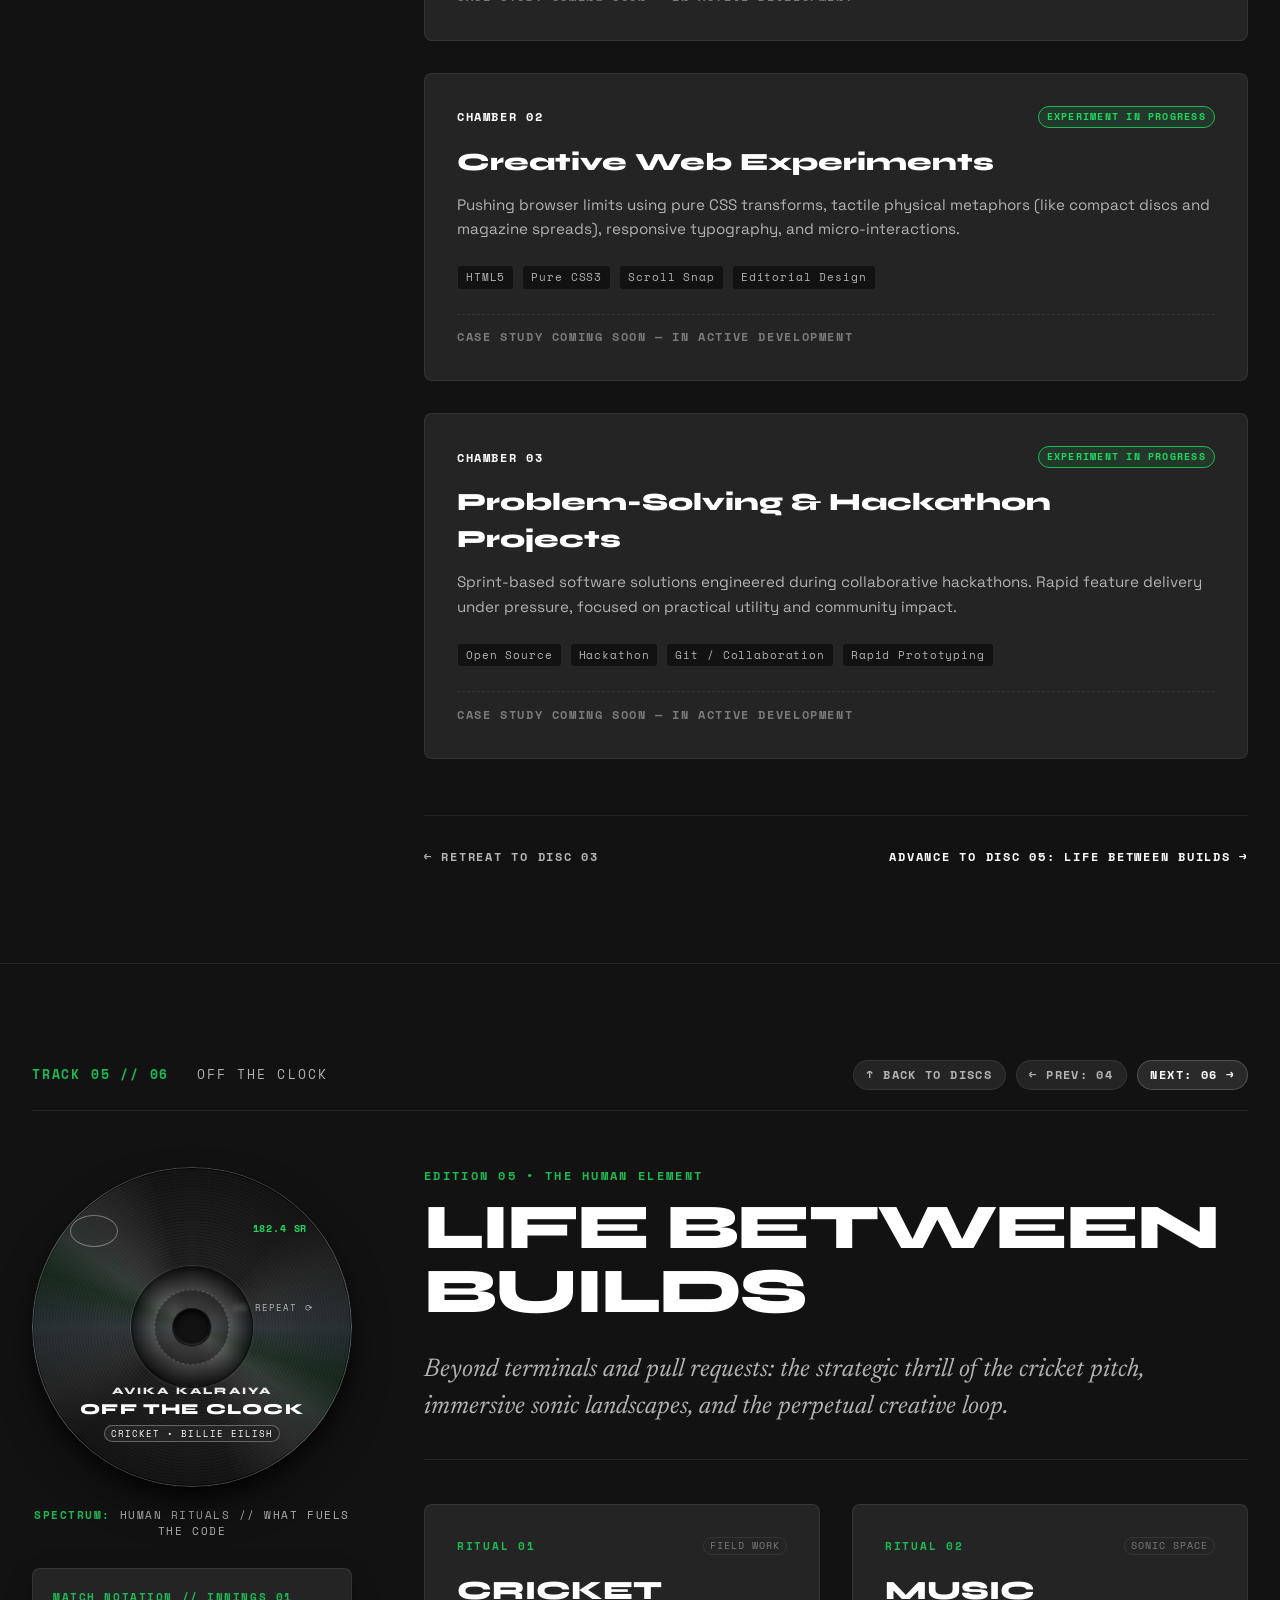
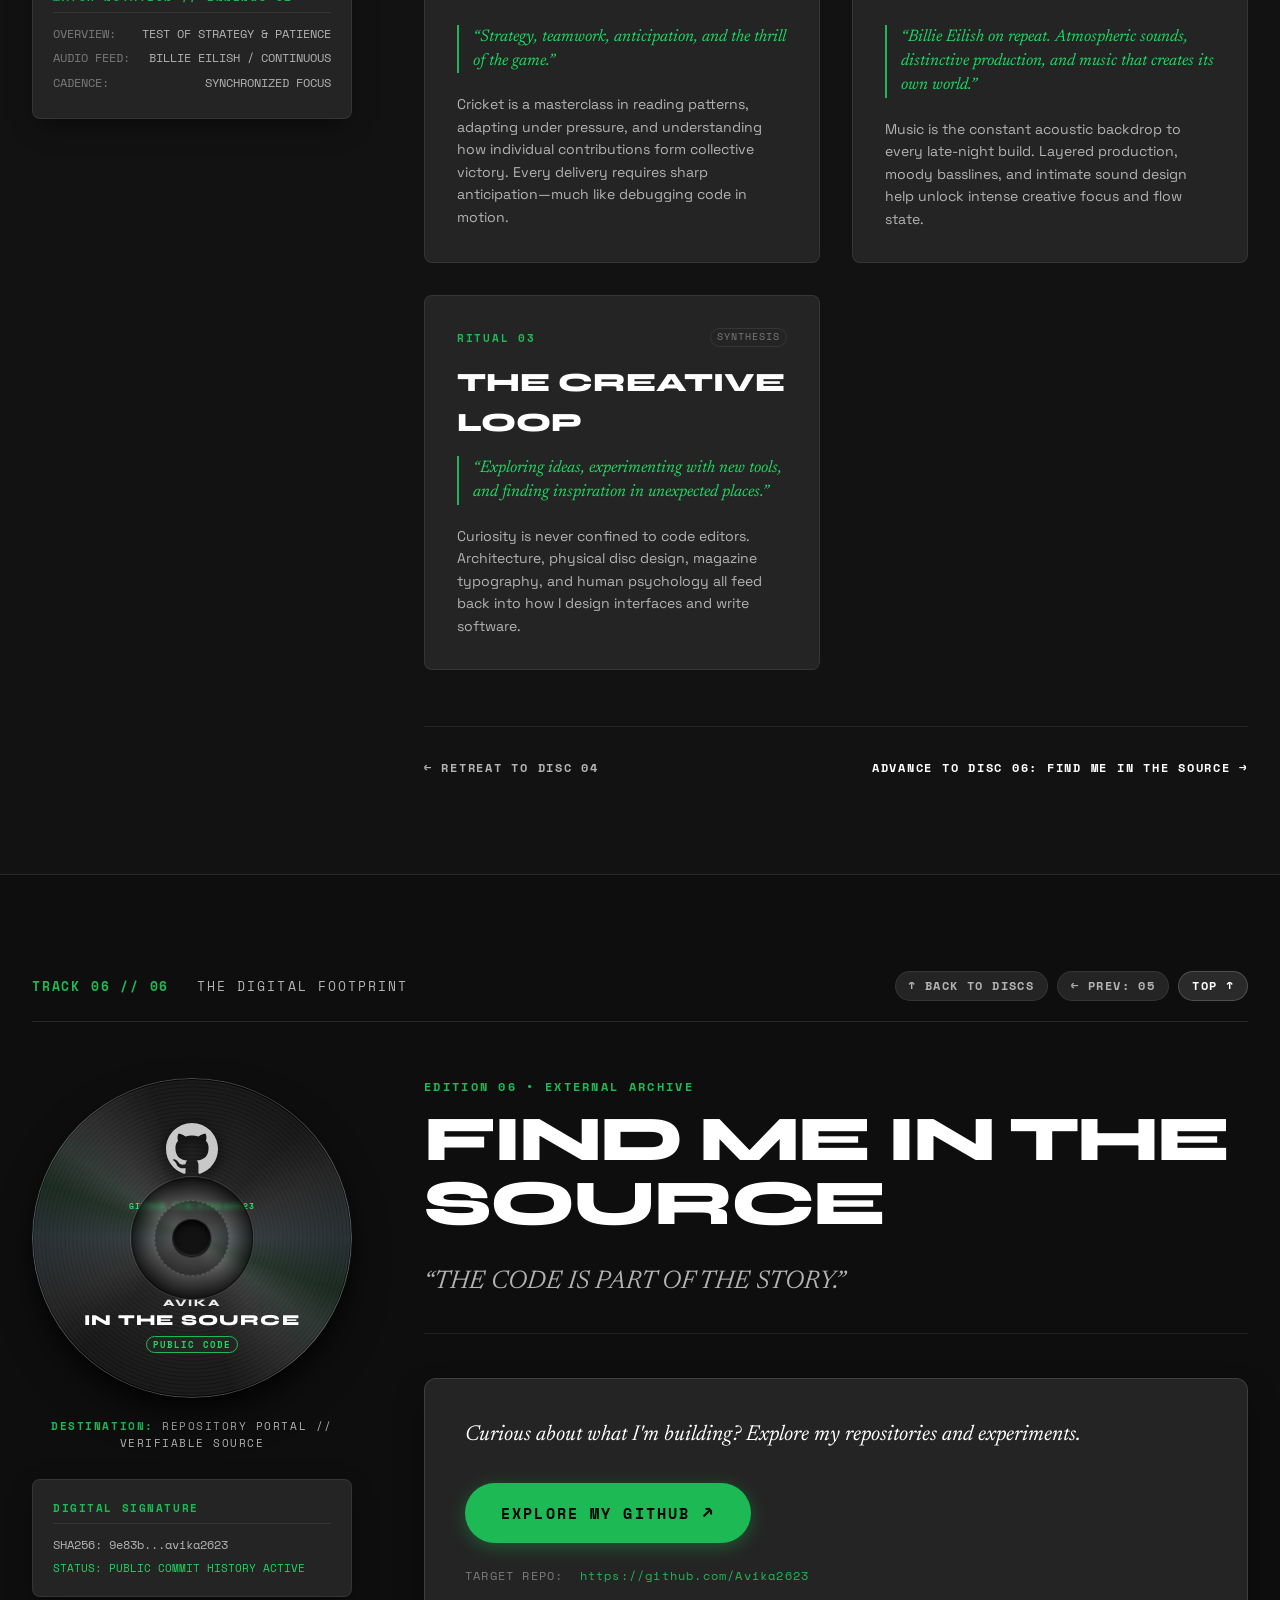
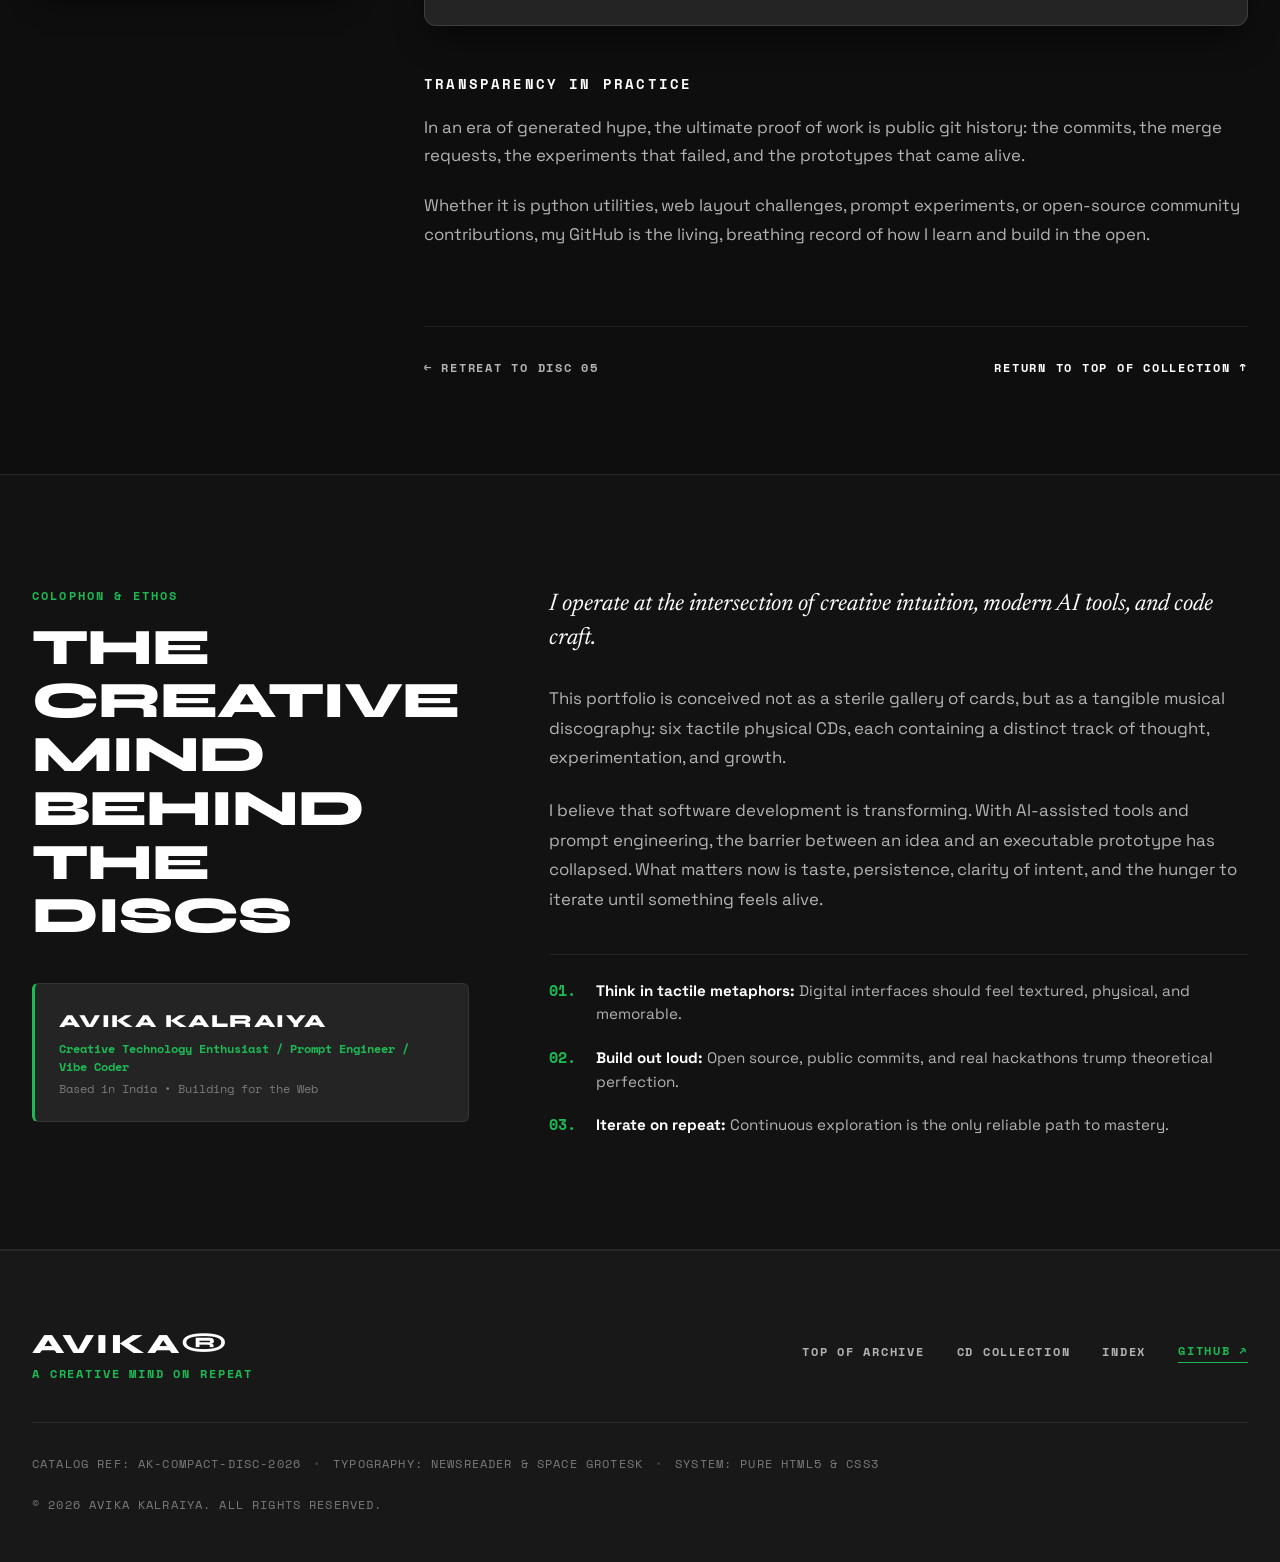
==== commit d372a375: "3rd" ====
--- a/index.html
+++ b/index.html
@@ -23,7 +23,8 @@
           <span class="brand-name">AVIKA<span class="brand-reg">®</span></span>
         </a>
         <span class="nav-divider" aria-hidden="true">/</span>
-        <span class="brand-sub"><span class="status-indicator" aria-hidden="true"></span>CREATIVE TECHNOLOGY / OPEN SOURCE</span>
+        <span class="brand-sub"><span class="status-indicator" aria-hidden="true"></span>CREATIVE TECHNOLOGY / OPEN
+          SOURCE</span>
       </div>
 
       <nav class="nav-links" aria-label="Main Navigation">
--- a/style.css
+++ b/style.css
@@ -2,6 +2,7 @@
    AVIKA — A CREATIVE MIND ON REPEAT
    Editorial Portfolio & Interactive CD Archive
    Strictly Pure CSS3 & HTML5 (No JavaScript)
+   Spotify-Inspired Visual Identity & Dark Aesthetic
    ========================================================================== */
 
 /* --------------------------------------------------------------------------
@@ -10,26 +11,45 @@
 @import url('https://fonts.googleapis.com/css2?family=Italiana&family=Newsreader:ital,opsz,wght@0,6..72,300..600;1,6..72,400&family=Space+Grotesk:wght@300;400;500;600;700&family=Space+Mono:ital,wght@0,400;0,700;1,400&family=Syne:wght@400;600;700;800&display=swap');
 
 :root {
-  /* Color Palette */
-  --bg-warm: #F2F0EB;
-  --bg-card: #EAE7E0;
-  --bg-white: #FAF9F5;
-  --bg-dark: #141312;
-  --bg-charcoal: #211F1D;
-  --bg-muted: #E2DFD7;
-
-  --ink-primary: #121110;
-  --ink-secondary: #4A4641;
-  --ink-muted: #7E7870;
-  --ink-light: #FAF8F5;
-
-  --accent-red: #C83E2D;
-  --accent-red-hover: #A82E1F;
-  --accent-red-light: rgba(200, 62, 45, 0.08);
-
-  --border-dark: #121110;
-  --border-hairline: rgba(18, 17, 16, 0.16);
-  --border-subtle: rgba(18, 17, 16, 0.08);
+  /* Spotify-Inspired Dark Color Palette */
+  --bg-main: #121212;
+  --bg-secondary: #181818;
+  --surface: #242424;
+  --surface-hover: #2A2A2A;
+  --text-primary: #FFFFFF;
+  --text-secondary: #B3B3B3;
+  --text-muted: #7A7A7A;
+  --accent-green: #1DB954;
+  --accent-green-bright: #1ED760;
+  --cd-silver: #C8C8C8;
+  --cd-graphite: #353535;
+
+  /* Aliases & Semantic Extensions */
+  --bg-card: var(--bg-secondary);
+  --bg-elevated: var(--surface);
+  --bg-white: var(--surface);
+  --bg-dark: #0D0D0D;
+  --bg-charcoal: var(--surface);
+  --bg-muted: var(--surface-hover);
+  --bg-warm: var(--bg-main);
+
+  --ink-primary: var(--text-primary);
+  --ink-secondary: var(--text-secondary);
+  --ink-muted: var(--text-muted);
+  --ink-light: #FFFFFF;
+
+  --accent-red: var(--accent-green);
+  --accent-red-hover: var(--accent-green-bright);
+  --accent-red-light: rgba(29, 185, 84, 0.12);
+
+  --accent-green-glow: rgba(29, 185, 84, 0.32);
+  --accent-green-subtle: rgba(29, 185, 84, 0.12);
+
+  --border-dark: #282828;
+  --border-charcoal: #282828;
+  --border-hairline: rgba(255, 255, 255, 0.08);
+  --border-subtle: rgba(255, 255, 255, 0.04);
+  --border-active: var(--accent-green);
 
   /* Typography */
   --font-serif: 'Newsreader', Georgia, serif;
@@ -44,12 +64,13 @@
   --disc-size-carousel: clamp(260px, 28vw, 360px);
   --disc-size-article: clamp(260px, 25vw, 340px);
 
-  /* Transitions */
+  /* Polished Easing Transitions */
+  --ease-music: cubic-bezier(0.22, 1, 0.36, 1);
   --ease-out-expo: cubic-bezier(0.16, 1, 0.3, 1);
   --ease-smooth: cubic-bezier(0.25, 0.1, 0.25, 1);
   --transition-fast: 0.2s ease;
-  --transition-normal: 0.35s var(--ease-smooth);
-  --transition-slow: 0.7s var(--ease-out-expo);
+  --transition-normal: 0.35s var(--ease-music);
+  --transition-slow: 0.5s var(--ease-music);
 }
 
 /* --------------------------------------------------------------------------
@@ -66,8 +87,8 @@
 html {
   scroll-behavior: smooth;
   font-size: 16px;
-  background-color: var(--bg-warm);
-  color: var(--ink-primary);
+  background-color: var(--bg-main);
+  color: var(--text-primary);
   text-rendering: optimizeLegibility;
   -webkit-font-smoothing: antialiased;
   -moz-osx-font-smoothing: grayscale;
@@ -75,31 +96,31 @@
 
 body {
   font-family: var(--font-sans);
-  background-color: var(--bg-warm);
-  color: var(--ink-primary);
+  background-color: var(--bg-main);
+  color: var(--text-primary);
   line-height: 1.5;
   overflow-x: hidden;
   position: relative;
   min-height: 100vh;
 }
 
-/* Subtle editorial grain overlay via CSS gradients */
+/* Subtle editorial vinyl/film grain overlay */
 .noise-overlay {
   position: fixed;
   inset: 0;
   pointer-events: none;
   z-index: 999;
-  opacity: 0.035;
+  opacity: 0.025;
   background-image:
-    radial-gradient(#111 1px, transparent 1px),
-    radial-gradient(#000 1px, transparent 1px);
+    radial-gradient(#ffffff 1px, transparent 1px),
+    radial-gradient(#000000 1px, transparent 1px);
   background-size: 4px 4px;
   background-position: 0 0, 2px 2px;
 }
 
 /* Keyboard focus rings */
 :focus-visible {
-  outline: 2px solid var(--accent-red);
+  outline: 2px solid var(--accent-green);
   outline-offset: 4px;
 }
 
@@ -112,6 +133,12 @@
 svg {
   display: block;
   max-width: 100%;
+}
+
+/* Selection Color */
+::selection {
+  background: var(--accent-green);
+  color: #000000;
 }
 
 /* --------------------------------------------------------------------------
@@ -122,9 +149,9 @@
   top: 0;
   z-index: 100;
   height: var(--nav-height);
-  background: rgba(242, 240, 235, 0.92);
-  backdrop-filter: blur(12px);
-  -webkit-backdrop-filter: blur(12px);
+  background: rgba(18, 18, 18, 0.88);
+  backdrop-filter: blur(16px);
+  -webkit-backdrop-filter: blur(16px);
   border-bottom: 1px solid var(--border-hairline);
   display: flex;
   align-items: center;
@@ -143,7 +170,7 @@
 .nav-brand {
   display: flex;
   align-items: center;
-  gap: 0.75rem;
+  gap: 0.85rem;
 }
 
 .brand-link {
@@ -156,7 +183,7 @@
   font-weight: 800;
   font-size: 1.35rem;
   letter-spacing: 0.08em;
-  color: var(--ink-primary);
+  color: var(--text-primary);
   transition: color var(--transition-fast);
 }
 
@@ -164,11 +191,11 @@
   font-size: 0.65rem;
   vertical-align: super;
   margin-left: 2px;
-  color: var(--accent-red);
+  color: var(--accent-green);
 }
 
 .nav-divider {
-  color: var(--ink-muted);
+  color: var(--text-muted);
   font-weight: 300;
   font-size: 1rem;
 }
@@ -177,8 +204,22 @@
   font-family: var(--font-mono);
   font-size: 0.72rem;
   letter-spacing: 0.12em;
-  color: var(--ink-secondary);
+  color: var(--text-secondary);
   font-weight: 500;
+  display: flex;
+  align-items: center;
+  gap: 0.5rem;
+}
+
+/* Small Green Pulse Status Indicator */
+.status-indicator {
+  display: inline-block;
+  width: 7px;
+  height: 7px;
+  background-color: var(--accent-green);
+  border-radius: 50%;
+  box-shadow: 0 0 8px var(--accent-green);
+  animation: pulse-dot 2.4s infinite ease-in-out;
 }
 
 .nav-links {
@@ -192,7 +233,7 @@
   font-size: 0.8rem;
   letter-spacing: 0.12em;
   font-weight: 700;
-  color: var(--ink-primary);
+  color: var(--text-secondary);
   position: relative;
   padding: 0.4rem 0;
   transition: color var(--transition-fast);
@@ -204,8 +245,8 @@
   bottom: 0;
   left: 0;
   width: 0%;
-  height: 1.5px;
-  background-color: var(--ink-primary);
+  height: 2px;
+  background-color: var(--accent-green);
   transition: width var(--transition-normal);
 }
 
@@ -215,16 +256,17 @@
 }
 
 .nav-link:hover {
-  color: var(--accent-red);
+  color: var(--text-primary);
 }
 
 .nav-github {
-  background: var(--ink-primary);
-  color: var(--bg-warm);
-  padding: 0.45rem 1.1rem;
+  background: var(--surface);
+  color: var(--text-primary);
+  border: 1px solid var(--border-hairline);
+  padding: 0.45rem 1.15rem;
   border-radius: 999px;
   letter-spacing: 0.1em;
-  transition: background var(--transition-fast), transform var(--transition-fast);
+  transition: background var(--transition-fast), border-color var(--transition-fast), color var(--transition-fast), transform var(--transition-fast);
 }
 
 .nav-github::after {
@@ -232,8 +274,10 @@
 }
 
 .nav-github:hover {
-  background: var(--accent-red);
-  color: #fff;
+  background: var(--accent-green);
+  border-color: var(--accent-green);
+  color: #000000;
+  font-weight: 800;
   transform: translateY(-1px);
 }
 
@@ -248,12 +292,16 @@
 }
 
 /* --------------------------------------------------------------------------
-   04. HERO SECTION
+   04. HERO SECTION (CINEMATIC SPOTIFY DARK AESTHETIC)
    -------------------------------------------------------------------------- */
 .hero-section {
   padding: 3rem 0 5rem;
   border-bottom: 1px solid var(--border-dark);
   position: relative;
+  background:
+    radial-gradient(ellipse 80% 50% at 50% 0%, rgba(29, 185, 84, 0.05) 0%, transparent 70%),
+    radial-gradient(ellipse 60% 40% at 50% 100%, rgba(36, 36, 36, 0.4) 0%, transparent 80%),
+    var(--bg-main);
 }
 
 .hero-header-meta {
@@ -266,7 +314,7 @@
   font-family: var(--font-mono);
   font-size: 0.75rem;
   letter-spacing: 0.14em;
-  color: var(--ink-secondary);
+  color: var(--text-secondary);
   border-bottom: 1px solid var(--border-hairline);
   padding-bottom: 1rem;
 }
@@ -280,58 +328,63 @@
 .meta-dot {
   width: 7px;
   height: 7px;
-  background-color: var(--accent-red);
+  background-color: var(--accent-green);
   border-radius: 50%;
   display: inline-block;
-  box-shadow: 0 0 6px rgba(200, 62, 45, 0.6);
+  box-shadow: 0 0 8px var(--accent-green);
   animation: pulse-dot 2.4s infinite ease-in-out;
 }
 
 @keyframes pulse-dot {
-
-  0%,
-  100% {
+  0%, 100% {
     opacity: 1;
     transform: scale(1);
   }
-
   50% {
-    opacity: 0.4;
+    opacity: 0.35;
     transform: scale(0.85);
   }
 }
 
-.meta-status .meta-val {
-  color: var(--accent-red);
-  font-weight: 700;
-  margin-left: 0.35rem;
+.meta-status {
+  display: flex;
+  gap: 0.5rem;
+}
+
+.meta-label {
+  color: var(--text-muted);
+}
+
+.meta-val {
+  color: var(--accent-green-bright);
+  font-weight: 700;
 }
 
 .hero-content {
   max-width: var(--container-max);
   margin: 0 auto;
   padding: 0 2rem;
-  text-align: left;
 }
 
 .hero-pretitle {
   font-family: var(--font-mono);
-  font-size: 0.85rem;
+  font-size: 0.8rem;
   letter-spacing: 0.22em;
-  color: var(--ink-secondary);
+  color: var(--text-muted);
   text-transform: uppercase;
   margin-bottom: 1.25rem;
-  font-weight: 500;
+  font-weight: 600;
 }
 
 .hero-title {
-  font-size: clamp(2.8rem, 7.5vw, 6.8rem);
+  font-family: var(--font-headline);
+  font-size: clamp(2.8rem, 7.5vw, 6.5rem);
+  font-weight: 800;
   line-height: 0.95;
-  font-weight: 800;
-  letter-spacing: -0.035em;
+  letter-spacing: -0.03em;
   text-transform: uppercase;
   margin-bottom: 2rem;
-  color: var(--ink-primary);
+  color: var(--text-primary);
 }
 
 .hero-title-line {
@@ -339,72 +392,69 @@
 }
 
 .hero-serif {
+  font-family: var(--font-headline);
+  font-style: normal;
+  font-weight: 800;
+  letter-spacing: -0.02em;
+  color: var(--text-primary);
+}
+
+/* Vibrant Green Highlight for "REPEAT" */
+.highlight-repeat {
+  color: var(--accent-green-bright);
   font-family: var(--font-serif);
   font-style: italic;
-  font-weight: 400;
-  letter-spacing: -0.02em;
-  color: var(--accent-red);
+  font-weight: 600;
+  text-shadow: 0 0 35px rgba(30, 215, 96, 0.4);
+  letter-spacing: 0.01em;
 }
 
 .hero-subtitle {
   font-family: var(--font-serif);
-  font-size: clamp(1.2rem, 2.2vw, 1.85rem);
+  font-size: clamp(1.2rem, 2.4vw, 1.75rem);
   line-height: 1.4;
-  color: var(--ink-secondary);
+  color: var(--text-secondary);
+  font-style: italic;
   max-width: 820px;
-  margin-bottom: 2.75rem;
-  font-style: italic;
-  font-weight: 300;
+  margin-bottom: 3.5rem;
 }
 
 .hero-action-bar {
   display: flex;
   justify-content: space-between;
   align-items: center;
+  border-top: 1px solid var(--border-hairline);
   padding-top: 1.5rem;
-  border-top: 1px solid var(--border-dark);
-  font-family: var(--font-mono);
-  font-size: 0.82rem;
-  letter-spacing: 0.16em;
-  font-weight: 600;
+  font-family: var(--font-mono);
+  font-size: 0.75rem;
+  letter-spacing: 0.14em;
+  color: var(--text-muted);
 }
 
 .hero-instruction {
   display: flex;
   align-items: center;
-  gap: 0.65rem;
-  color: var(--ink-primary);
+  gap: 0.6rem;
 }
 
 .instruction-icon {
-  font-size: 1.15rem;
-  color: var(--accent-red);
-  animation: slide-arrow 1.8s infinite ease-in-out;
-}
-
-@keyframes slide-arrow {
-
-  0%,
-  100% {
-    transform: translateX(0);
-  }
-
-  50% {
-    transform: translateX(6px);
-  }
+  font-size: 0.95rem;
+  color: var(--accent-green);
 }
 
 .hero-counter {
-  color: var(--ink-secondary);
+  display: flex;
+  align-items: center;
 }
 
 .counter-highlight {
-  color: var(--accent-red);
+  color: var(--accent-green);
+  font-weight: 700;
 }
 
 .counter-sep {
   margin: 0 0.35rem;
-  color: var(--ink-muted);
+  color: var(--text-muted);
 }
 
 /* --------------------------------------------------------------------------
@@ -418,12 +468,12 @@
 
 .collection-shelf {
   display: flex;
-  gap: 2.5rem;
+  gap: 2.75rem;
   overflow-x: auto;
   scroll-snap-type: x mandatory;
-  padding: 2.5rem 2rem 4rem;
+  padding: 3rem 2rem 4.5rem;
   scrollbar-width: thin;
-  scrollbar-color: var(--border-dark) var(--bg-muted);
+  scrollbar-color: var(--surface-hover) var(--bg-secondary);
   -webkit-overflow-scrolling: touch;
 }
 
@@ -432,21 +482,26 @@
 }
 
 .collection-shelf::-webkit-scrollbar-track {
-  background: var(--bg-muted);
+  background: var(--bg-secondary);
   border-radius: 999px;
   margin: 0 2rem;
 }
 
 .collection-shelf::-webkit-scrollbar-thumb {
-  background: var(--ink-primary);
+  background: var(--surface-hover);
   border-radius: 999px;
+  transition: background var(--transition-fast);
+}
+
+.collection-shelf::-webkit-scrollbar-thumb:hover {
+  background: var(--accent-green);
 }
 
 .cd-item {
   flex: 0 0 auto;
   width: var(--disc-size-carousel);
   scroll-snap-align: center;
-  perspective: 1000px;
+  perspective: 1200px;
 }
 
 .cd-link {
@@ -460,8 +515,17 @@
   display: flex;
   flex-direction: column;
   align-items: center;
-  background: transparent;
-  transition: transform var(--transition-normal);
+  background: var(--bg-secondary);
+  border: 1px solid var(--border-hairline);
+  border-radius: 12px;
+  padding: 1.5rem 1.25rem;
+  transition: transform var(--transition-normal), border-color var(--transition-normal), background var(--transition-normal), box-shadow var(--transition-normal);
+}
+
+.cd-case-card:hover {
+  background: var(--surface);
+  border-color: rgba(255, 255, 255, 0.14);
+  box-shadow: 0 16px 36px -12px rgba(0, 0, 0, 0.7);
 }
 
 .case-header {
@@ -475,17 +539,19 @@
   padding-bottom: 0.85rem;
   border-bottom: 1px solid var(--border-hairline);
   margin-bottom: 1.75rem;
-  color: var(--ink-secondary);
+  color: var(--text-secondary);
 }
 
 .case-track-num {
   font-weight: 700;
-  color: var(--ink-primary);
+  color: var(--text-primary);
 }
 
 .case-tag {
-  color: var(--accent-red);
+  color: var(--accent-green);
   font-size: 0.68rem;
+  font-weight: 700;
+  letter-spacing: 0.14em;
 }
 
 .case-footer {
@@ -493,7 +559,7 @@
   margin-top: 1.75rem;
   text-align: center;
   border-top: 1px solid var(--border-hairline);
-  padding-top: 1rem;
+  padding-top: 1.15rem;
 }
 
 .case-title {
@@ -501,16 +567,16 @@
   font-size: 1.15rem;
   font-weight: 700;
   letter-spacing: -0.01em;
-  color: var(--ink-primary);
+  color: var(--text-primary);
   margin-bottom: 0.35rem;
   transition: color var(--transition-fast);
 }
 
 .case-desc {
   font-size: 0.8rem;
-  color: var(--ink-secondary);
+  color: var(--text-secondary);
   line-height: 1.35;
-  margin-bottom: 0.85rem;
+  margin-bottom: 1rem;
   min-height: 2.3em;
 }
 
@@ -520,28 +586,30 @@
   font-size: 0.7rem;
   font-weight: 700;
   letter-spacing: 0.16em;
-  color: var(--accent-red);
-  padding: 0.35rem 0.85rem;
-  border: 1px solid var(--accent-red);
+  color: var(--accent-green);
+  padding: 0.4rem 1rem;
+  border: 1px solid var(--border-charcoal);
   border-radius: 999px;
-  background: transparent;
+  background: var(--bg-main);
   transition: all var(--transition-fast);
 }
 
 .cd-link:hover .case-title,
 .cd-link:focus-visible .case-title {
-  color: var(--accent-red);
+  color: var(--accent-green-bright);
 }
 
 .cd-link:hover .case-cta,
 .cd-link:focus-visible .case-cta {
-  background: var(--accent-red);
-  color: #fff;
-  transform: translateY(-1px);
+  background: var(--accent-green);
+  border-color: var(--accent-green);
+  color: #000000;
+  transform: translateY(-2px);
+  box-shadow: 0 4px 14px rgba(29, 185, 84, 0.4);
 }
 
 /* --------------------------------------------------------------------------
-   06. PURE CSS PHYSICAL CD CRAFTSMANSHIP
+   06. PHYSICAL CD CRAFTSMANSHIP & LIGHTING (CSS-ONLY)
    -------------------------------------------------------------------------- */
 .cd-disc {
   position: relative;
@@ -550,26 +618,39 @@
   border-radius: 50%;
   overflow: hidden;
   box-shadow:
-    0 18px 36px -10px rgba(0, 0, 0, 0.28),
-    0 6px 14px -4px rgba(0, 0, 0, 0.15),
-    inset 0 0 0 1px rgba(255, 255, 255, 0.65),
-    inset 0 0 0 2px rgba(0, 0, 0, 0.25);
+    0 20px 45px -12px rgba(0, 0, 0, 0.85),
+    0 8px 18px -4px rgba(0, 0, 0, 0.6),
+    inset 0 0 0 1px rgba(255, 255, 255, 0.28),
+    inset 0 0 0 2px rgba(0, 0, 0, 0.8);
   transition:
-    transform var(--transition-slow),
-    box-shadow var(--transition-slow);
+    transform 450ms var(--ease-music),
+    box-shadow 450ms var(--ease-music);
   cursor: pointer;
-  background-color: #2b2927;
-}
-
-/* CD Hover & Focus Tilt & Lift Effect */
+  background-color: var(--cd-graphite);
+  animation: cd-subtle-float 7s ease-in-out infinite alternate;
+}
+
+/* Slow, organic physical disc floating motion */
+@keyframes cd-subtle-float {
+  0% {
+    transform: translateY(0px) rotate(0deg);
+  }
+  100% {
+    transform: translateY(-5px) rotate(1.2deg);
+  }
+}
+
+/* CD Hover & Focus: Upward lift, gentle tilt, layered shadow & green reflection */
 .cd-link:hover .cd-disc,
 .cd-link:focus-visible .cd-disc {
-  transform: translateY(-18px) rotate(14deg) scale(1.05);
+  transform: translateY(-18px) rotate(8deg) scale(1.045);
   box-shadow:
-    0 32px 55px -12px rgba(0, 0, 0, 0.35),
-    0 14px 24px -6px rgba(0, 0, 0, 0.22),
-    inset 0 0 0 1.5px rgba(255, 255, 255, 0.8),
-    inset 0 0 0 2.5px rgba(0, 0, 0, 0.35);
+    0 34px 65px -14px rgba(0, 0, 0, 0.95),
+    0 16px 28px -6px rgba(0, 0, 0, 0.75),
+    0 0 32px -4px var(--accent-green-glow),
+    inset 0 0 0 1.5px rgba(255, 255, 255, 0.55),
+    inset 0 0 0 3px rgba(0, 0, 0, 0.85);
+  animation-play-state: paused;
 }
 
 /* Prismatic Conic Iridescent Reflection Layer */
@@ -582,24 +663,28 @@
   background: conic-gradient(from 45deg,
       transparent 0deg,
       rgba(255, 255, 255, 0.08) 20deg,
-      rgba(240, 130, 180, 0.24) 45deg,
-      rgba(130, 210, 255, 0.28) 65deg,
-      rgba(160, 255, 200, 0.22) 85deg,
-      transparent 110deg,
+      rgba(150, 220, 255, 0.16) 45deg,
+      rgba(29, 185, 84, 0.14) 65deg,
+      rgba(180, 255, 220, 0.18) 80deg,
+      rgba(255, 255, 255, 0.12) 95deg,
+      transparent 120deg,
       transparent 180deg,
       rgba(255, 255, 255, 0.08) 200deg,
-      rgba(240, 130, 180, 0.24) 225deg,
-      rgba(130, 210, 255, 0.28) 245deg,
-      rgba(160, 255, 200, 0.22) 265deg,
-      transparent 290deg,
+      rgba(150, 220, 255, 0.16) 225deg,
+      rgba(29, 185, 84, 0.14) 245deg,
+      rgba(180, 255, 220, 0.18) 260deg,
+      rgba(255, 255, 255, 0.12) 275deg,
+      transparent 300deg,
       transparent 360deg);
   mix-blend-mode: screen;
-  transition: transform var(--transition-slow);
+  opacity: 0.75;
+  transition: transform 450ms var(--ease-music), opacity 450ms var(--ease-music);
 }
 
 .cd-link:hover .disc-shimmer,
 .cd-link:focus-visible .disc-shimmer {
-  transform: rotate(65deg);
+  transform: rotate(50deg);
+  opacity: 1;
 }
 
 /* Center Clamping Ring & Transparent Spindle Hole */
@@ -613,43 +698,43 @@
   border-radius: 50%;
   z-index: 10;
   background: radial-gradient(circle,
-      rgba(255, 255, 255, 0.15) 0%,
-      rgba(255, 255, 255, 0.35) 45%,
-      rgba(0, 0, 0, 0.18) 72%,
-      rgba(255, 255, 255, 0.45) 86%,
-      rgba(0, 0, 0, 0.4) 100%);
+      rgba(255, 255, 255, 0.06) 0%,
+      rgba(255, 255, 255, 0.18) 42%,
+      rgba(0, 0, 0, 0.5) 70%,
+      rgba(255, 255, 255, 0.22) 85%,
+      rgba(0, 0, 0, 0.7) 100%);
   box-shadow:
-    0 0 0 1px rgba(255, 255, 255, 0.4),
-    inset 0 0 0 1px rgba(0, 0, 0, 0.3);
+    0 0 0 1px rgba(255, 255, 255, 0.15),
+    inset 0 0 0 1px rgba(0, 0, 0, 0.6);
   display: flex;
   align-items: center;
   justify-content: center;
-  backdrop-filter: blur(1px);
+  backdrop-filter: blur(2px);
 }
 
 .disc-inner-ring {
   width: 62%;
   aspect-ratio: 1 / 1;
   border-radius: 50%;
-  border: 1px dashed rgba(255, 255, 255, 0.45);
+  border: 1px dashed rgba(255, 255, 255, 0.25);
   display: flex;
   align-items: center;
   justify-content: center;
   background: radial-gradient(circle,
-      rgba(255, 255, 255, 0.2) 20%,
-      rgba(0, 0, 0, 0.15) 70%,
-      rgba(255, 255, 255, 0.5) 100%);
+      rgba(255, 255, 255, 0.08) 20%,
+      rgba(0, 0, 0, 0.4) 70%,
+      rgba(255, 255, 255, 0.25) 100%);
 }
 
 .disc-spindle-hole {
   width: 50%;
   aspect-ratio: 1 / 1;
   border-radius: 50%;
-  background: var(--bg-warm);
+  background: var(--bg-main);
   box-shadow:
-    inset 0 3px 6px rgba(0, 0, 0, 0.65),
-    inset 0 -1px 2px rgba(255, 255, 255, 0.5),
-    0 0 0 1px rgba(0, 0, 0, 0.5);
+    inset 0 3px 6px rgba(0, 0, 0, 0.9),
+    inset 0 -1px 2px rgba(255, 255, 255, 0.2),
+    0 0 0 1px rgba(0, 0, 0, 0.8);
 }
 
 /* Generic Disc Surface Layout */
@@ -677,7 +762,8 @@
   font-size: 0.62rem;
   font-weight: 800;
   letter-spacing: 0.22em;
-  opacity: 0.85;
+  color: var(--text-primary);
+  opacity: 0.9;
 }
 
 .disc-title {
@@ -689,6 +775,7 @@
   line-height: 1.1;
   margin: 2px 0;
   text-transform: uppercase;
+  color: var(--text-primary);
 }
 
 .disc-badge {
@@ -699,19 +786,22 @@
   padding: 1px 6px;
   border-radius: 999px;
   text-transform: uppercase;
+  background: var(--surface);
+  color: var(--text-primary);
+  border: 1px solid var(--border-hairline);
 }
 
 /* --------------------------------------------------------------------------
-   07. INDIVIDUAL DISC ARTWORKS (6 ORIGINAL DESIGNS)
+   07. INDIVIDUAL DISC ARTWORKS (6 REFINED METALLIC DESIGNS)
    -------------------------------------------------------------------------- */
 
-/* === DISC 01: OPEN SOURCE / 07 (Charcoal, Off-White, Muted Red) === */
+/* === DISC 01: HACKTOBERFEST / OPEN SOURCE (Silver, Charcoal, White, Green) === */
 .cd-disc-1 {
   background:
-    radial-gradient(circle at center, transparent 40%, rgba(0, 0, 0, 0.65) 100%),
-    repeating-radial-gradient(circle at center, #242220 0, #242220 2px, #201e1c 3px, #242220 4px),
-    #242220;
-  color: #F2F0EB;
+    radial-gradient(circle at center, transparent 38%, rgba(0, 0, 0, 0.7) 100%),
+    repeating-radial-gradient(circle at center, #262626 0, #262626 2px, #1f1f1f 3px, #262626 4px),
+    linear-gradient(135deg, #353535 0%, #1c1c1c 100%);
+  color: var(--text-primary);
 }
 
 .cd-disc-1 .disc-matrix {
@@ -726,14 +816,15 @@
 .cd-disc-1 .disc-matrix span {
   width: 8px;
   height: 8px;
-  background-color: rgba(242, 240, 235, 0.25);
+  background-color: rgba(255, 255, 255, 0.18);
   border-radius: 1px;
 }
 
 .cd-disc-1 .disc-matrix span:nth-child(2),
 .cd-disc-1 .disc-matrix span:nth-child(5),
 .cd-disc-1 .disc-matrix span:nth-child(7) {
-  background-color: var(--accent-red);
+  background-color: var(--accent-green);
+  box-shadow: 0 0 6px var(--accent-green-glow);
 }
 
 .cd-disc-1 .disc-terminal-text {
@@ -742,36 +833,38 @@
   right: 14%;
   font-family: var(--font-mono);
   font-size: 0.58rem;
-  color: var(--accent-red);
+  color: var(--accent-green-bright);
   letter-spacing: 0.06em;
 }
 
 .cd-disc-1 .disc-numeral {
   position: absolute;
-  top: 42%;
+  top: 40%;
   left: 10%;
   font-family: var(--font-serif);
   font-style: italic;
   font-size: clamp(3.2rem, 8vw, 5.2rem);
-  font-weight: 600;
+  font-weight: 700;
   line-height: 0.8;
-  color: var(--accent-red);
-  text-shadow: 0 4px 12px rgba(0, 0, 0, 0.5);
+  color: var(--text-primary);
+  text-shadow: 0 4px 14px rgba(0, 0, 0, 0.7);
   opacity: 0.95;
 }
 
 .cd-disc-1 .disc-badge {
-  background: var(--accent-red);
-  color: #fff;
-}
-
-/* === DISC 02: IDEAS INTO REALITY (Collage, Wireframe, Prompts) === */
+  background: var(--accent-green);
+  color: #000000;
+  font-weight: 800;
+  border-color: var(--accent-green);
+}
+
+/* === DISC 02: CREATIVE MIND (Graphite, White, Green) === */
 .cd-disc-2 {
   background:
-    radial-gradient(circle at 75% 25%, rgba(200, 62, 45, 0.22) 0%, transparent 60%),
-    repeating-radial-gradient(circle at center, #E8E5DD 0, #E8E5DD 2px, #E0DCD3 3px, #E8E5DD 4px),
-    #E8E5DD;
-  color: #1A1918;
+    radial-gradient(circle at 75% 25%, rgba(29, 185, 84, 0.12) 0%, transparent 60%),
+    repeating-radial-gradient(circle at center, #2a2a2a 0, #2a2a2a 2px, #222222 3px, #2a2a2a 4px),
+    #242424;
+  color: var(--text-primary);
 }
 
 .cd-disc-2 .disc-collage-stamp {
@@ -781,10 +874,12 @@
   font-family: var(--font-mono);
   font-size: 0.58rem;
   letter-spacing: 0.16em;
-  padding: 2px 6px;
-  background: #1A1918;
-  color: #FAF8F5;
-  transform: rotate(-6deg);
+  padding: 2px 7px;
+  background: #141414;
+  color: var(--accent-green);
+  border: 1px solid var(--accent-green);
+  transform: rotate(-5deg);
+  border-radius: 2px;
 }
 
 .cd-disc-2 .disc-wireframe-box {
@@ -793,24 +888,25 @@
   right: 12%;
   width: 58px;
   height: 42px;
-  border: 1px solid rgba(26, 25, 24, 0.5);
-  background: rgba(255, 255, 255, 0.6);
+  border: 1px solid rgba(255, 255, 255, 0.25);
+  background: rgba(24, 24, 24, 0.7);
   padding: 4px;
+  border-radius: 3px;
 }
 
 .cd-disc-2 .wire-header {
   font-size: 0.45rem;
   letter-spacing: 2px;
-  color: var(--accent-red);
-  border-bottom: 1px solid rgba(26, 25, 24, 0.2);
+  color: var(--accent-green);
+  border-bottom: 1px solid rgba(255, 255, 255, 0.15);
   padding-bottom: 2px;
   margin-bottom: 3px;
 }
 
 .cd-disc-2 .wire-lines {
   height: 4px;
-  background: rgba(26, 25, 24, 0.35);
-  box-shadow: 0 6px 0 rgba(26, 25, 24, 0.2), 0 12px 0 rgba(26, 25, 24, 0.15);
+  background: rgba(255, 255, 255, 0.2);
+  box-shadow: 0 6px 0 rgba(255, 255, 255, 0.12), 0 12px 0 rgba(255, 255, 255, 0.08);
 }
 
 .cd-disc-2 .disc-quote-ring {
@@ -820,30 +916,31 @@
   font-family: var(--font-serif);
   font-style: italic;
   font-size: 0.72rem;
-  color: var(--ink-secondary);
+  color: var(--text-secondary);
   letter-spacing: 0.05em;
   transform: rotate(-12deg);
 }
 
 .cd-disc-2 .disc-badge {
-  background: #1A1918;
-  color: #F2F0EB;
-}
-
-/* === DISC 03: TOOLS OF THE TRADE (Technical Schematic & Circuits) === */
+  background: var(--surface);
+  color: var(--text-primary);
+  border: 1px solid var(--accent-green);
+}
+
+/* === DISC 03: SKILLS LAB (Dark Steel, Silver, Subtle Green Details) === */
 .cd-disc-3 {
   background:
-    linear-gradient(135deg, rgba(255, 255, 255, 0.15), transparent),
-    repeating-radial-gradient(circle at center, #2D3032 0, #2D3032 2px, #25282A 3px, #2D3032 4px),
-    #2D3032;
-  color: #ECEAE4;
+    linear-gradient(135deg, rgba(200, 200, 200, 0.12), transparent),
+    repeating-radial-gradient(circle at center, #2d3033 0, #2d3033 2px, #232528 3px, #2d3033 4px),
+    #25272a;
+  color: var(--text-primary);
 }
 
 .cd-disc-3 .disc-crosshair {
   position: absolute;
   inset: 12%;
   border-radius: 50%;
-  border: 1px dashed rgba(255, 255, 255, 0.25);
+  border: 1px dashed rgba(255, 255, 255, 0.22);
   pointer-events: none;
 }
 
@@ -874,8 +971,8 @@
   left: 15%;
   width: 44px;
   height: 44px;
-  border-left: 2px solid var(--accent-red);
-  border-top: 2px solid var(--accent-red);
+  border-left: 2px solid var(--accent-green);
+  border-top: 2px solid var(--accent-green);
 }
 
 .cd-disc-3 .disc-tech-specs {
@@ -887,24 +984,24 @@
   font-family: var(--font-mono);
   font-size: 0.58rem;
   letter-spacing: 0.12em;
-  color: #fff;
+  color: var(--text-secondary);
   text-align: right;
   gap: 2px;
 }
 
 .cd-disc-3 .disc-badge {
-  background: rgba(255, 255, 255, 0.2);
-  color: #fff;
-  border: 1px solid rgba(255, 255, 255, 0.35);
-}
-
-/* === DISC 04: EXPERIMENTS IN PROGRESS (Blueprint & UI Layers) === */
+  background: var(--surface);
+  color: var(--text-primary);
+  border: 1px solid rgba(255, 255, 255, 0.25);
+}
+
+/* === DISC 04: THE BUILD ROOM (Charcoal & White with Green Highlights) === */
 .cd-disc-4 {
   background:
-    radial-gradient(circle at bottom right, rgba(200, 62, 45, 0.15), transparent 70%),
-    repeating-radial-gradient(circle at center, #DAD5CB 0, #DAD5CB 2px, #D2CCC1 3px, #DAD5CB 4px),
-    #DAD5CB;
-  color: #1A1918;
+    radial-gradient(circle at bottom right, rgba(29, 185, 84, 0.12), transparent 70%),
+    repeating-radial-gradient(circle at center, #262626 0, #262626 2px, #1e1e1e 3px, #262626 4px),
+    #202020;
+  color: var(--text-primary);
 }
 
 .cd-disc-4 .disc-cad-stamp {
@@ -914,9 +1011,9 @@
   font-family: var(--font-mono);
   font-size: 0.55rem;
   letter-spacing: 0.18em;
-  border-left: 2px solid var(--accent-red);
-  padding-left: 4px;
-  color: var(--accent-red);
+  border-left: 2px solid var(--accent-green);
+  padding-left: 5px;
+  color: var(--accent-green);
   font-weight: 700;
 }
 
@@ -927,7 +1024,7 @@
   width: 70px;
   height: 70px;
   border-radius: 50%;
-  border: 1px solid rgba(26, 25, 24, 0.25);
+  border: 1px solid rgba(255, 255, 255, 0.2);
   border-right-color: transparent;
   border-bottom-color: transparent;
 }
@@ -940,22 +1037,23 @@
   font-size: 0.62rem;
   font-weight: 800;
   letter-spacing: 0.3em;
-  color: rgba(26, 25, 24, 0.2);
+  color: rgba(255, 255, 255, 0.15);
   transform: rotate(90deg);
 }
 
 .cd-disc-4 .disc-badge {
-  background: var(--accent-red);
-  color: #fff;
-}
-
-/* === DISC 05: LIFE BETWEEN BUILDS (Cricket Oval & Sound Grooves) === */
+  background: var(--surface);
+  color: var(--text-primary);
+  border: 1px solid var(--accent-green);
+}
+
+/* === DISC 05: OFF THE CLOCK (Dark Graphite, Silver, Cricket & Billie Eilish) === */
 .cd-disc-5 {
   background:
-    radial-gradient(circle at center, transparent 35%, rgba(0, 0, 0, 0.45) 100%),
-    repeating-radial-gradient(circle at center, #1E1C1A 0, #1E1C1A 1.5px, #171514 2px, #1E1C1A 3px),
-    #1E1C1A;
-  color: #FAF8F5;
+    radial-gradient(circle at center, transparent 35%, rgba(0, 0, 0, 0.6) 100%),
+    repeating-radial-gradient(circle at center, #202020 0, #202020 1.5px, #171717 2px, #202020 3px),
+    #1a1a1a;
+  color: var(--text-primary);
 }
 
 .cd-disc-5 .disc-cricket-oval {
@@ -965,7 +1063,7 @@
   width: 48px;
   height: 32px;
   border-radius: 50%;
-  border: 1px solid rgba(255, 255, 255, 0.45);
+  border: 1px solid rgba(255, 255, 255, 0.35);
 }
 
 .cd-disc-5 .disc-score-badge {
@@ -975,33 +1073,57 @@
   font-family: var(--font-mono);
   font-size: 0.65rem;
   font-weight: 700;
-  color: var(--accent-red);
+  color: var(--accent-green-bright);
   letter-spacing: 0.08em;
 }
 
+/* Billie Eilish Soundwave Equalizer Bars */
+.cd-disc-5 .disc-soundwave-bars {
+  position: absolute;
+  top: 42%;
+  left: 12%;
+  display: flex;
+  align-items: flex-end;
+  gap: 3px;
+  height: 18px;
+}
+
+.cd-disc-5 .disc-soundwave-bars span {
+  width: 3px;
+  background-color: var(--accent-green);
+  border-radius: 1px;
+}
+
+.cd-disc-5 .disc-soundwave-bars span:nth-child(1) { height: 7px; }
+.cd-disc-5 .disc-soundwave-bars span:nth-child(2) { height: 16px; }
+.cd-disc-5 .disc-soundwave-bars span:nth-child(3) { height: 11px; }
+.cd-disc-5 .disc-soundwave-bars span:nth-child(4) { height: 18px; }
+.cd-disc-5 .disc-soundwave-bars span:nth-child(5) { height: 9px; }
+
+.cd-disc-5 .disc-eilishtext,
 .cd-disc-5 .disc-music-note {
   position: absolute;
-  top: 40%;
-  left: 12%;
-  font-family: var(--font-mono);
-  font-size: 0.6rem;
-  letter-spacing: 0.14em;
-  color: rgba(255, 255, 255, 0.6);
+  top: 42%;
+  right: 12%;
+  font-family: var(--font-mono);
+  font-size: 0.55rem;
+  letter-spacing: 0.12em;
+  color: rgba(255, 255, 255, 0.65);
 }
 
 .cd-disc-5 .disc-badge {
-  background: rgba(255, 255, 255, 0.15);
-  color: #fff;
+  background: var(--surface);
+  color: var(--text-primary);
   border: 1px solid rgba(255, 255, 255, 0.3);
 }
 
-/* === DISC 06: FIND ME IN THE SOURCE (Charcoal Matte & Silver Octocat) === */
+/* === DISC 06: GITHUB / PUBLIC SOURCE (Near-Black & Chrome) === */
 .cd-disc-6 {
   background:
-    radial-gradient(circle at center, rgba(255, 255, 255, 0.08) 0%, transparent 65%),
-    repeating-radial-gradient(circle at center, #151413 0, #151413 2px, #0F0E0D 3px, #151413 4px),
-    #151413;
-  color: #F5F3ED;
+    radial-gradient(circle at center, rgba(200, 200, 200, 0.12) 0%, transparent 65%),
+    repeating-radial-gradient(circle at center, #1b1b1b 0, #1b1b1b 2px, #131313 3px, #1b1b1b 4px),
+    #141414;
+  color: var(--text-primary);
 }
 
 .cd-disc-6 .disc-octocat-wrap {
@@ -1011,8 +1133,8 @@
   transform: translateX(-50%);
   width: 52px;
   height: 52px;
-  color: #F5F3ED;
-  filter: drop-shadow(0 2px 6px rgba(0, 0, 0, 0.6));
+  color: var(--cd-silver);
+  filter: drop-shadow(0 2px 8px rgba(0, 0, 0, 0.8));
 }
 
 .cd-disc-6 .disc-octo-svg {
@@ -1028,14 +1150,16 @@
   font-family: var(--font-mono);
   font-size: 0.52rem;
   letter-spacing: 0.16em;
-  color: var(--accent-red);
+  color: var(--accent-green-bright);
   white-space: nowrap;
+  font-weight: 700;
 }
 
 .cd-disc-6 .disc-badge {
-  background: #fff;
-  color: #121110;
-  font-weight: 700;
+  background: var(--surface);
+  color: var(--accent-green-bright);
+  font-weight: 700;
+  border: 1px solid var(--accent-green);
 }
 
 /* --------------------------------------------------------------------------
@@ -1044,7 +1168,7 @@
 .tracklist-section {
   padding: 5rem 0;
   border-bottom: 1px solid var(--border-dark);
-  background: var(--bg-card);
+  background: var(--bg-secondary);
 }
 
 .section-container {
@@ -1061,7 +1185,7 @@
   font-family: var(--font-mono);
   font-size: 0.75rem;
   letter-spacing: 0.18em;
-  color: var(--accent-red);
+  color: var(--accent-green);
   margin-bottom: 0.75rem;
   font-weight: 700;
 }
@@ -1073,12 +1197,13 @@
   letter-spacing: -0.02em;
   text-transform: uppercase;
   margin-bottom: 1rem;
+  color: var(--text-primary);
 }
 
 .editorial-summary {
   font-family: var(--font-serif);
   font-size: 1.2rem;
-  color: var(--ink-secondary);
+  color: var(--text-secondary);
   font-style: italic;
   max-width: 680px;
 }
@@ -1086,9 +1211,10 @@
 .index-table-wrap {
   width: 100%;
   overflow-x: auto;
-  background: var(--bg-warm);
+  background: var(--bg-main);
   border: 1px solid var(--border-dark);
-  box-shadow: 6px 6px 0 var(--border-dark);
+  border-radius: 8px;
+  box-shadow: 0 12px 30px rgba(0, 0, 0, 0.6);
 }
 
 .index-table {
@@ -1102,10 +1228,10 @@
   font-family: var(--font-mono);
   font-size: 0.72rem;
   letter-spacing: 0.14em;
-  color: var(--ink-secondary);
+  color: var(--text-muted);
   padding: 1.25rem 1.5rem;
   border-bottom: 2px solid var(--border-dark);
-  background: var(--bg-card);
+  background: var(--surface);
 }
 
 .index-table td {
@@ -1115,7 +1241,7 @@
 }
 
 .index-table tr:hover {
-  background: rgba(200, 62, 45, 0.035);
+  background: var(--surface);
 }
 
 .td-num {
@@ -1123,7 +1249,7 @@
   font-weight: 700;
   font-size: 0.8rem;
   letter-spacing: 0.08em;
-  color: var(--accent-red);
+  color: var(--accent-green);
 }
 
 .td-title {
@@ -1133,16 +1259,16 @@
 }
 
 .table-link {
-  color: var(--ink-primary);
+  color: var(--text-primary);
   transition: color var(--transition-fast);
 }
 
 .table-link:hover {
-  color: var(--accent-red);
+  color: var(--accent-green-bright);
 }
 
 .td-theme {
-  color: var(--ink-secondary);
+  color: var(--text-secondary);
 }
 
 .badge {
@@ -1151,22 +1277,23 @@
   font-size: 0.65rem;
   letter-spacing: 0.1em;
   padding: 3px 8px;
-  background: var(--bg-muted);
+  background: var(--surface);
   border: 1px solid var(--border-hairline);
   border-radius: 4px;
-  color: var(--ink-secondary);
+  color: var(--text-secondary);
   font-weight: 600;
 }
 
 .badge-accent {
-  background: var(--accent-red-light);
-  border-color: var(--accent-red);
-  color: var(--accent-red);
+  background: var(--accent-green-subtle);
+  border-color: var(--accent-green);
+  color: var(--accent-green-bright);
 }
 
 .badge-dark {
-  background: var(--ink-primary);
-  color: var(--bg-warm);
+  background: var(--surface);
+  color: var(--text-primary);
+  border-color: rgba(255, 255, 255, 0.2);
 }
 
 .btn-table {
@@ -1174,36 +1301,39 @@
   font-size: 0.75rem;
   font-weight: 700;
   letter-spacing: 0.1em;
-  color: var(--ink-primary);
+  color: var(--text-primary);
   display: inline-flex;
   align-items: center;
   gap: 4px;
   padding: 0.35rem 0.75rem;
   border: 1px solid var(--border-dark);
   border-radius: 4px;
+  background: var(--surface);
   transition: all var(--transition-fast);
 }
 
 .btn-table:hover {
-  background: var(--ink-primary);
-  color: var(--bg-warm);
+  background: var(--accent-green);
+  border-color: var(--accent-green);
+  color: #000000;
   transform: translateX(3px);
 }
 
 /* --------------------------------------------------------------------------
-   09. DETAILED TRACK INFORMATION SECTIONS (EDITORIAL DOSSIER)
+   09. DETAILED TRACK INFORMATION SECTIONS
    -------------------------------------------------------------------------- */
 .track-section {
   padding: 6rem 0;
   border-bottom: 1px solid var(--border-dark);
   position: relative;
+  background: var(--bg-main);
   transition: background-color var(--transition-normal);
 }
 
 /* CSS :target Highlighting */
 .track-section:target {
-  background-color: #FAF8F2;
-  box-shadow: inset 6px 0 0 var(--accent-red);
+  background-color: #161616;
+  box-shadow: inset 5px 0 0 var(--accent-green);
 }
 
 .track-container {
@@ -1225,14 +1355,14 @@
 
 .track-indicator {
   font-weight: 700;
-  color: var(--accent-red);
+  color: var(--accent-green);
   letter-spacing: 0.14em;
   margin-right: 1.25rem;
 }
 
 .track-category {
   letter-spacing: 0.16em;
-  color: var(--ink-secondary);
+  color: var(--text-secondary);
 }
 
 .track-nav-jump {
@@ -1247,27 +1377,28 @@
   font-weight: 600;
   padding: 0.35rem 0.8rem;
   border: 1px solid var(--border-hairline);
-  background: var(--bg-warm);
+  background: var(--surface);
   border-radius: 999px;
-  color: var(--ink-secondary);
+  color: var(--text-secondary);
   transition: all var(--transition-fast);
 }
 
 .jump-pill:hover {
-  border-color: var(--ink-primary);
-  color: var(--ink-primary);
+  border-color: var(--accent-green);
+  color: var(--text-primary);
+  background: var(--surface-hover);
 }
 
 .jump-next {
-  background: var(--ink-primary);
-  color: var(--bg-warm);
-  border-color: var(--ink-primary);
+  background: var(--surface-hover);
+  color: var(--text-primary);
+  border-color: rgba(255, 255, 255, 0.18);
 }
 
 .jump-next:hover {
-  background: var(--accent-red);
-  border-color: var(--accent-red);
-  color: #fff;
+  background: var(--accent-green);
+  border-color: var(--accent-green);
+  color: #000000;
 }
 
 /* Two-Column Editorial Layout */
@@ -1302,12 +1433,12 @@
   font-family: var(--font-mono);
   font-size: 0.68rem;
   letter-spacing: 0.14em;
-  color: var(--ink-secondary);
+  color: var(--text-secondary);
   text-align: center;
 }
 
 .caption-label {
-  color: var(--accent-red);
+  color: var(--accent-green);
   font-weight: 700;
 }
 
@@ -1316,21 +1447,21 @@
 .schematic-box,
 .scorecard-specimen,
 .source-stamp-card {
-  background: #181716;
-  color: #FAF8F5;
-  border-radius: 6px;
-  padding: 1.15rem;
+  background: var(--surface);
+  color: var(--text-primary);
+  border-radius: 8px;
+  padding: 1.25rem;
   font-family: var(--font-mono);
   font-size: 0.75rem;
-  border: 1px solid rgba(255, 255, 255, 0.12);
-  box-shadow: 0 10px 25px -8px rgba(0, 0, 0, 0.35);
+  border: 1px solid var(--border-hairline);
+  box-shadow: 0 10px 25px -8px rgba(0, 0, 0, 0.6);
 }
 
 .terminal-bar {
   display: flex;
   align-items: center;
   gap: 6px;
-  border-bottom: 1px solid rgba(255, 255, 255, 0.1);
+  border-bottom: 1px solid var(--border-hairline);
   padding-bottom: 0.65rem;
   margin-bottom: 0.75rem;
 }
@@ -1342,22 +1473,14 @@
   background: rgba(255, 255, 255, 0.3);
 }
 
-.term-dot:first-child {
-  background: #FF5F56;
-}
-
-.term-dot:nth-child(2) {
-  background: #FFBD2E;
-}
-
-.term-dot:nth-child(3) {
-  background: #27C93F;
-}
+.term-dot:first-child { background: #FF5F56; }
+.term-dot:nth-child(2) { background: #FFBD2E; }
+.term-dot:nth-child(3) { background: var(--accent-green); }
 
 .term-title {
   margin-left: 0.5rem;
   font-size: 0.68rem;
-  color: rgba(255, 255, 255, 0.5);
+  color: var(--text-muted);
 }
 
 .terminal-code {
@@ -1365,31 +1488,32 @@
 }
 
 .c-dim {
-  color: rgba(255, 255, 255, 0.45);
+  color: var(--text-muted);
 }
 
 .c-acc {
-  color: #FFA08A;
+  color: var(--accent-green-bright);
   font-weight: 700;
 }
 
 .c-green {
-  color: #5AF78E;
+  color: var(--accent-green-bright);
 }
 
 .statement-card {
-  background: var(--bg-card);
-  border: 1px solid var(--border-dark);
+  background: var(--surface);
+  border: 1px solid var(--border-hairline);
   padding: 1.5rem;
   position: relative;
-  box-shadow: 4px 4px 0 var(--border-dark);
+  border-radius: 8px;
+  box-shadow: 0 10px 25px -8px rgba(0, 0, 0, 0.5);
 }
 
 .statement-quote-mark {
   font-family: var(--font-serif);
   font-size: 3rem;
   line-height: 0.5;
-  color: var(--accent-red);
+  color: var(--accent-green);
   display: block;
   margin-bottom: 0.5rem;
 }
@@ -1399,7 +1523,7 @@
   font-size: 1.25rem;
   font-style: italic;
   line-height: 1.35;
-  color: var(--ink-primary);
+  color: var(--text-primary);
   margin-bottom: 0.85rem;
 }
 
@@ -1408,7 +1532,7 @@
   font-family: var(--font-mono);
   font-size: 0.68rem;
   letter-spacing: 0.16em;
-  color: var(--ink-secondary);
+  color: var(--text-secondary);
 }
 
 .schematic-header,
@@ -1416,10 +1540,10 @@
 .stamp-header {
   font-size: 0.7rem;
   letter-spacing: 0.14em;
-  color: var(--accent-red);
+  color: var(--accent-green);
   margin-bottom: 0.75rem;
   font-weight: 700;
-  border-bottom: 1px solid rgba(255, 255, 255, 0.12);
+  border-bottom: 1px solid var(--border-hairline);
   padding-bottom: 0.4rem;
 }
 
@@ -1429,27 +1553,28 @@
   justify-content: space-between;
   margin-bottom: 0.45rem;
   font-size: 0.72rem;
-  color: rgba(255, 255, 255, 0.8);
+  color: var(--text-secondary);
 }
 
 .schematic-row span:first-child,
 .score-row span:first-child {
-  color: rgba(255, 255, 255, 0.45);
+  color: var(--text-muted);
 }
 
 .lab-manifesto-box {
-  background: var(--bg-card);
-  border-left: 3px solid var(--accent-red);
+  background: var(--surface);
+  border-left: 3px solid var(--accent-green);
   padding: 1.25rem;
   border: 1px solid var(--border-hairline);
-  border-left: 3px solid var(--accent-red);
+  border-left: 3px solid var(--accent-green);
+  border-radius: 4px;
 }
 
 .manifesto-lead {
   font-family: var(--font-mono);
   font-size: 0.68rem;
   letter-spacing: 0.16em;
-  color: var(--accent-red);
+  color: var(--accent-green);
   font-weight: 700;
   margin-bottom: 0.4rem;
 }
@@ -1458,7 +1583,7 @@
   font-family: var(--font-serif);
   font-style: italic;
   font-size: 1.05rem;
-  color: var(--ink-primary);
+  color: var(--text-primary);
   line-height: 1.4;
   margin-bottom: 0.6rem;
 }
@@ -1466,18 +1591,18 @@
 .manifesto-signoff {
   font-family: var(--font-mono);
   font-size: 0.68rem;
-  color: var(--ink-secondary);
+  color: var(--text-secondary);
 }
 
 .source-stamp-card .stamp-hash {
   font-size: 0.72rem;
-  color: rgba(255, 255, 255, 0.9);
+  color: var(--text-secondary);
   margin-bottom: 0.4rem;
 }
 
 .source-stamp-card .stamp-status {
   font-size: 0.68rem;
-  color: #5AF78E;
+  color: var(--accent-green-bright);
 }
 
 /* Right Column: Editorial Text Content */
@@ -1490,7 +1615,7 @@
   font-family: var(--font-mono);
   font-size: 0.72rem;
   letter-spacing: 0.2em;
-  color: var(--accent-red);
+  color: var(--accent-green);
   font-weight: 700;
   margin-bottom: 0.75rem;
 }
@@ -1503,14 +1628,14 @@
   line-height: 1;
   text-transform: uppercase;
   margin-bottom: 1.75rem;
-  color: var(--ink-primary);
+  color: var(--text-primary);
 }
 
 .track-lead-statement {
   font-family: var(--font-serif);
   font-size: clamp(1.2rem, 2vw, 1.6rem);
   line-height: 1.45;
-  color: var(--ink-secondary);
+  color: var(--text-secondary);
   font-style: italic;
   margin-bottom: 2.75rem;
   padding-bottom: 2rem;
@@ -1526,23 +1651,23 @@
 }
 
 .dossier-card {
-  background: var(--bg-card);
+  background: var(--surface);
   border: 1px solid var(--border-hairline);
   padding: 1.5rem;
-  border-radius: 4px;
+  border-radius: 8px;
 }
 
 .dossier-featured {
-  border-color: var(--accent-red);
-  background: var(--bg-white);
-  box-shadow: 4px 4px 0 var(--accent-red);
+  border-color: var(--accent-green);
+  background: var(--surface-hover);
+  box-shadow: 0 0 20px rgba(29, 185, 84, 0.15);
 }
 
 .dossier-label {
   font-family: var(--font-mono);
   font-size: 0.68rem;
   letter-spacing: 0.16em;
-  color: var(--accent-red);
+  color: var(--accent-green);
   font-weight: 700;
   margin-bottom: 0.6rem;
 }
@@ -1552,14 +1677,14 @@
   font-size: 2.2rem;
   font-weight: 800;
   letter-spacing: -0.02em;
-  color: var(--ink-primary);
+  color: var(--text-primary);
   line-height: 1;
   margin-bottom: 0.5rem;
 }
 
 .dossier-sub {
   font-size: 0.82rem;
-  color: var(--ink-secondary);
+  color: var(--text-secondary);
   line-height: 1.4;
 }
 
@@ -1568,12 +1693,12 @@
   font-size: 1.15rem;
   font-weight: 700;
   margin-bottom: 0.5rem;
-  color: var(--ink-primary);
+  color: var(--text-primary);
 }
 
 .dossier-p {
   font-size: 0.85rem;
-  color: var(--ink-secondary);
+  color: var(--text-secondary);
   line-height: 1.45;
 }
 
@@ -1586,7 +1711,7 @@
   font-family: var(--font-mono);
   font-size: 0.85rem;
   letter-spacing: 0.16em;
-  color: var(--ink-primary);
+  color: var(--text-primary);
   margin-bottom: 1.15rem;
   font-weight: 700;
 }
@@ -1595,12 +1720,12 @@
   font-family: var(--font-sans);
   font-size: 1.05rem;
   line-height: 1.7;
-  color: var(--ink-secondary);
+  color: var(--text-secondary);
   margin-bottom: 1.35rem;
 }
 
 .editorial-body strong {
-  color: var(--ink-primary);
+  color: var(--text-primary);
   font-weight: 600;
 }
 
@@ -1633,27 +1758,27 @@
   font-family: var(--font-mono);
   font-size: 1.15rem;
   font-weight: 700;
-  color: var(--accent-red);
+  color: var(--accent-green);
 }
 
 .list-tag {
   font-family: var(--font-mono);
   font-size: 0.65rem;
   letter-spacing: 0.16em;
-  color: var(--ink-muted);
+  color: var(--text-muted);
 }
 
 .list-item-title {
   font-family: var(--font-headline);
   font-size: 1.35rem;
   font-weight: 700;
-  color: var(--ink-primary);
+  color: var(--text-primary);
   margin-bottom: 0.45rem;
 }
 
 .list-item-desc {
   font-size: 0.95rem;
-  color: var(--ink-secondary);
+  color: var(--text-secondary);
   line-height: 1.6;
 }
 
@@ -1666,17 +1791,17 @@
 }
 
 .skills-column {
-  background: var(--bg-card);
+  background: var(--surface);
   border: 1px solid var(--border-hairline);
   padding: 1.75rem;
-  border-radius: 4px;
+  border-radius: 8px;
 }
 
 .skills-category-badge {
   font-family: var(--font-mono);
   font-size: 0.68rem;
   letter-spacing: 0.16em;
-  color: var(--accent-red);
+  color: var(--accent-green);
   font-weight: 700;
   margin-bottom: 0.5rem;
 }
@@ -1685,13 +1810,13 @@
   font-family: var(--font-headline);
   font-size: 1.45rem;
   font-weight: 800;
-  color: var(--ink-primary);
+  color: var(--text-primary);
   margin-bottom: 0.65rem;
 }
 
 .skills-category-note {
   font-size: 0.8rem;
-  color: var(--ink-muted);
+  color: var(--text-muted);
   line-height: 1.4;
   margin-bottom: 1.5rem;
   padding-bottom: 1rem;
@@ -1719,13 +1844,13 @@
   font-family: var(--font-mono);
   font-size: 0.95rem;
   font-weight: 700;
-  color: var(--ink-primary);
+  color: var(--text-primary);
   margin-bottom: 0.25rem;
 }
 
 .skill-sub {
   font-size: 0.8rem;
-  color: var(--ink-secondary);
+  color: var(--text-secondary);
   line-height: 1.4;
 }
 
@@ -1738,11 +1863,10 @@
 }
 
 .project-slot-card {
-  background: var(--bg-card);
-  border: 1px solid var(--border-dark);
+  background: var(--surface);
+  border: 1px solid var(--border-hairline);
   padding: 2rem;
-  border-radius: 4px;
-  box-shadow: 4px 4px 0 var(--border-dark);
+  border-radius: 8px;
 }
 
 .slot-top {
@@ -1757,7 +1881,7 @@
   font-size: 0.72rem;
   letter-spacing: 0.14em;
   font-weight: 700;
-  color: var(--ink-primary);
+  color: var(--text-primary);
 }
 
 .slot-status-pill {
@@ -1765,9 +1889,9 @@
   font-size: 0.65rem;
   letter-spacing: 0.12em;
   padding: 2px 8px;
-  background: var(--accent-red-light);
-  border: 1px solid var(--accent-red);
-  color: var(--accent-red);
+  background: var(--accent-green-subtle);
+  border: 1px solid var(--accent-green);
+  color: var(--accent-green-bright);
   border-radius: 999px;
   font-weight: 600;
 }
@@ -1776,14 +1900,14 @@
   font-family: var(--font-headline);
   font-size: 1.55rem;
   font-weight: 800;
-  color: var(--ink-primary);
+  color: var(--text-primary);
   margin-bottom: 0.75rem;
 }
 
 .slot-description {
   font-size: 0.95rem;
   line-height: 1.6;
-  color: var(--ink-secondary);
+  color: var(--text-secondary);
   margin-bottom: 1.5rem;
 }
 
@@ -1799,10 +1923,10 @@
   font-size: 0.68rem;
   letter-spacing: 0.08em;
   padding: 3px 8px;
-  background: var(--bg-warm);
+  background: var(--bg-main);
   border: 1px solid var(--border-hairline);
-  color: var(--ink-secondary);
-  border-radius: 2px;
+  color: var(--text-secondary);
+  border-radius: 4px;
 }
 
 .slot-placeholder-link {
@@ -1810,7 +1934,7 @@
   font-family: var(--font-mono);
   font-size: 0.72rem;
   letter-spacing: 0.14em;
-  color: var(--ink-muted);
+  color: var(--text-muted);
   font-weight: 700;
   border-top: 1px dashed var(--border-hairline);
   padding-top: 0.85rem;
@@ -1826,11 +1950,12 @@
 }
 
 .life-card {
-  background: var(--bg-card);
+  background: var(--surface);
   border: 1px solid var(--border-hairline);
   padding: 2rem;
   display: flex;
   flex-direction: column;
+  border-radius: 8px;
 }
 
 .life-card-top {
@@ -1844,7 +1969,7 @@
   font-family: var(--font-mono);
   font-size: 0.68rem;
   letter-spacing: 0.16em;
-  color: var(--accent-red);
+  color: var(--accent-green);
   font-weight: 700;
 }
 
@@ -1855,14 +1980,14 @@
   padding: 1px 6px;
   border: 1px solid var(--border-hairline);
   border-radius: 999px;
-  color: var(--ink-muted);
+  color: var(--text-muted);
 }
 
 .life-card-title {
   font-family: var(--font-headline);
   font-size: 1.65rem;
   font-weight: 800;
-  color: var(--ink-primary);
+  color: var(--text-primary);
   margin-bottom: 0.85rem;
 }
 
@@ -1871,88 +1996,42 @@
   font-style: italic;
   font-size: 1.05rem;
   line-height: 1.45;
-  color: var(--accent-red);
+  color: var(--accent-green-bright);
   margin-bottom: 1.25rem;
   padding-left: 0.85rem;
-  border-left: 2px solid var(--accent-red);
+  border-left: 2px solid var(--accent-green);
 }
 
 .life-card-desc {
   font-size: 0.88rem;
   line-height: 1.6;
-  color: var(--ink-secondary);
-}
-
-/* Dark Theme Variant (Track 06) */
+  color: var(--text-secondary);
+}
+
+/* Track 06 — GitHub Section */
 .track-section-dark {
-  background: var(--bg-dark);
-  color: var(--ink-light);
+  background: #0E0E0E;
 }
 
 .track-section-dark:target {
-  background-color: #1a1816;
-  box-shadow: inset 6px 0 0 var(--accent-red);
-}
-
-.track-section-dark .track-header-bar {
-  border-color: rgba(255, 255, 255, 0.15);
-}
-
-.track-section-dark .track-category {
-  color: rgba(255, 255, 255, 0.6);
-}
-
-.track-section-dark .jump-pill {
-  background: var(--bg-charcoal);
-  border-color: rgba(255, 255, 255, 0.15);
-  color: var(--ink-light);
-}
-
-.track-section-dark .jump-pill:hover {
-  border-color: #fff;
-}
-
-.track-section-dark .jump-next {
-  background: #fff;
-  color: var(--ink-primary);
-  border-color: #fff;
-}
-
-.track-section-dark .disc-spindle-hole {
-  background: var(--bg-dark);
-}
-
-.track-section-dark .track-heading {
-  color: #FAF8F5;
-}
-
-.track-section-dark .track-lead-statement {
-  color: rgba(255, 255, 255, 0.7);
-  border-color: rgba(255, 255, 255, 0.15);
-}
-
-.track-section-dark .editorial-body p {
-  color: rgba(255, 255, 255, 0.65);
-}
-
-.track-section-dark .editorial-body strong {
-  color: #fff;
+  background-color: #141414;
+  box-shadow: inset 5px 0 0 var(--accent-green);
 }
 
 .github-invitation-box {
-  background: var(--bg-charcoal);
-  border: 1px solid rgba(255, 255, 255, 0.15);
+  background: var(--surface);
+  border: 1px solid rgba(255, 255, 255, 0.12);
   padding: 2.5rem;
-  border-radius: 6px;
+  border-radius: 12px;
   margin-bottom: 3rem;
-  box-shadow: 0 15px 35px -10px rgba(0, 0, 0, 0.5);
+  box-shadow: 0 15px 35px -10px rgba(0, 0, 0, 0.7);
 }
 
 .github-invitation-text {
   font-family: var(--font-serif);
   font-style: italic;
   font-size: 1.35rem;
-  color: #FAF8F5;
+  color: var(--text-primary);
   margin-bottom: 2rem;
   max-width: 620px;
 }
@@ -1961,27 +2040,28 @@
   margin-bottom: 1.5rem;
 }
 
+/* Vivid Spotify Green Large GitHub Button */
 .btn-github-large {
   display: inline-flex;
   align-items: center;
   gap: 0.75rem;
   font-family: var(--font-mono);
   font-size: 0.95rem;
-  font-weight: 700;
+  font-weight: 800;
   letter-spacing: 0.14em;
-  background: #FAF8F5;
-  color: var(--ink-primary);
-  padding: 1rem 2rem;
+  background: var(--accent-green);
+  color: #000000;
+  padding: 1rem 2.25rem;
   border-radius: 999px;
   transition: all var(--transition-fast);
-  box-shadow: 0 4px 15px rgba(255, 255, 255, 0.15);
+  box-shadow: 0 4px 18px rgba(29, 185, 84, 0.35);
 }
 
 .btn-github-large:hover {
-  background: var(--accent-red);
-  color: #fff;
-  transform: translateY(-2px);
-  box-shadow: 0 8px 25px rgba(200, 62, 45, 0.4);
+  background: var(--accent-green-bright);
+  color: #000000;
+  transform: translateY(-2px) scale(1.02);
+  box-shadow: 0 8px 25px rgba(30, 215, 96, 0.5);
 }
 
 .btn-github-large:hover .btn-icon {
@@ -1997,11 +2077,11 @@
   font-family: var(--font-mono);
   font-size: 0.75rem;
   letter-spacing: 0.1em;
-  color: rgba(255, 255, 255, 0.5);
+  color: var(--text-muted);
 }
 
 .github-url-display .url-string {
-  color: var(--accent-red);
+  color: var(--accent-green);
   margin-left: 0.5rem;
 }
 
@@ -2017,30 +2097,18 @@
   letter-spacing: 0.14em;
 }
 
-.track-section-dark .track-footer-nav {
-  border-color: rgba(255, 255, 255, 0.15);
-}
-
 .footer-nav-link {
-  color: var(--ink-secondary);
+  color: var(--text-secondary);
   font-weight: 700;
   transition: color var(--transition-fast);
 }
 
-.track-section-dark .footer-nav-link {
-  color: rgba(255, 255, 255, 0.6);
-}
-
 .footer-nav-link:hover {
-  color: var(--accent-red);
+  color: var(--accent-green-bright);
 }
 
 .footer-nav-next {
-  color: var(--ink-primary);
-}
-
-.track-section-dark .footer-nav-next {
-  color: #fff;
+  color: var(--text-primary);
 }
 
 /* --------------------------------------------------------------------------
@@ -2049,7 +2117,7 @@
 .about-section {
   padding: 7rem 0;
   border-bottom: 1px solid var(--border-dark);
-  background: var(--bg-warm);
+  background: var(--bg-main);
 }
 
 .about-grid {
@@ -2063,7 +2131,7 @@
   font-family: var(--font-mono);
   font-size: 0.75rem;
   letter-spacing: 0.18em;
-  color: var(--accent-red);
+  color: var(--accent-green);
   font-weight: 700;
   display: block;
   margin-bottom: 1rem;
@@ -2077,15 +2145,17 @@
   line-height: 1.05;
   text-transform: uppercase;
   margin-bottom: 2.5rem;
+  color: var(--text-primary);
 }
 
 .about-signature {
   display: flex;
   flex-direction: column;
   padding: 1.5rem;
-  background: var(--bg-card);
+  background: var(--surface);
   border: 1px solid var(--border-hairline);
-  border-left: 3px solid var(--border-dark);
+  border-left: 3px solid var(--accent-green);
+  border-radius: 6px;
 }
 
 .sig-name {
@@ -2094,12 +2164,13 @@
   font-size: 1.15rem;
   letter-spacing: 0.08em;
   margin-bottom: 0.25rem;
+  color: var(--text-primary);
 }
 
 .sig-role {
   font-family: var(--font-mono);
   font-size: 0.75rem;
-  color: var(--accent-red);
+  color: var(--accent-green);
   margin-bottom: 0.25rem;
   font-weight: 600;
 }
@@ -2107,7 +2178,7 @@
 .sig-loc {
   font-family: var(--font-mono);
   font-size: 0.72rem;
-  color: var(--ink-muted);
+  color: var(--text-muted);
 }
 
 .about-prose .prose-lead {
@@ -2115,14 +2186,14 @@
   font-style: italic;
   font-size: 1.5rem;
   line-height: 1.45;
-  color: var(--ink-primary);
+  color: var(--text-primary);
   margin-bottom: 1.75rem;
 }
 
 .about-prose p {
   font-size: 1.05rem;
   line-height: 1.75;
-  color: var(--ink-secondary);
+  color: var(--text-secondary);
   margin-bottom: 1.5rem;
 }
 
@@ -2140,24 +2211,24 @@
   gap: 1.25rem;
   font-size: 0.95rem;
   line-height: 1.55;
-  color: var(--ink-secondary);
+  color: var(--text-secondary);
 }
 
 .m-num {
   font-family: var(--font-mono);
   font-weight: 700;
-  color: var(--accent-red);
+  color: var(--accent-green);
 }
 
 .m-text strong {
-  color: var(--ink-primary);
+  color: var(--text-primary);
 }
 
 /* --------------------------------------------------------------------------
    11. EDITORIAL FOOTER
    -------------------------------------------------------------------------- */
 .site-footer {
-  background: var(--bg-card);
+  background: var(--bg-secondary);
   padding: 4.5rem 0 3rem;
   border-top: 1px solid var(--border-dark);
 }
@@ -2187,14 +2258,14 @@
   font-size: 1.75rem;
   font-weight: 800;
   letter-spacing: 0.08em;
-  color: var(--ink-primary);
+  color: var(--text-primary);
 }
 
 .footer-claim {
   font-family: var(--font-mono);
   font-size: 0.72rem;
   letter-spacing: 0.16em;
-  color: var(--accent-red);
+  color: var(--accent-green);
   font-weight: 600;
 }
 
@@ -2210,17 +2281,17 @@
   font-size: 0.78rem;
   letter-spacing: 0.14em;
   font-weight: 700;
-  color: var(--ink-secondary);
+  color: var(--text-secondary);
   transition: color var(--transition-fast);
 }
 
 .f-link:hover {
-  color: var(--accent-red);
+  color: var(--accent-green-bright);
 }
 
 .f-link-github {
-  color: var(--ink-primary);
-  border-bottom: 1.5px solid var(--ink-primary);
+  color: var(--accent-green);
+  border-bottom: 1.5px solid var(--accent-green);
   padding-bottom: 2px;
 }
 
@@ -2239,7 +2310,7 @@
   font-family: var(--font-mono);
   font-size: 0.72rem;
   letter-spacing: 0.1em;
-  color: var(--ink-muted);
+  color: var(--text-muted);
 }
 
 .footer-credits {
@@ -2355,6 +2426,10 @@
     transition-duration: 0.01ms !important;
   }
 
+  .cd-disc {
+    animation: none;
+  }
+
   .cd-link:hover .cd-disc,
   .cd-link:focus-visible .cd-disc {
     transform: none;
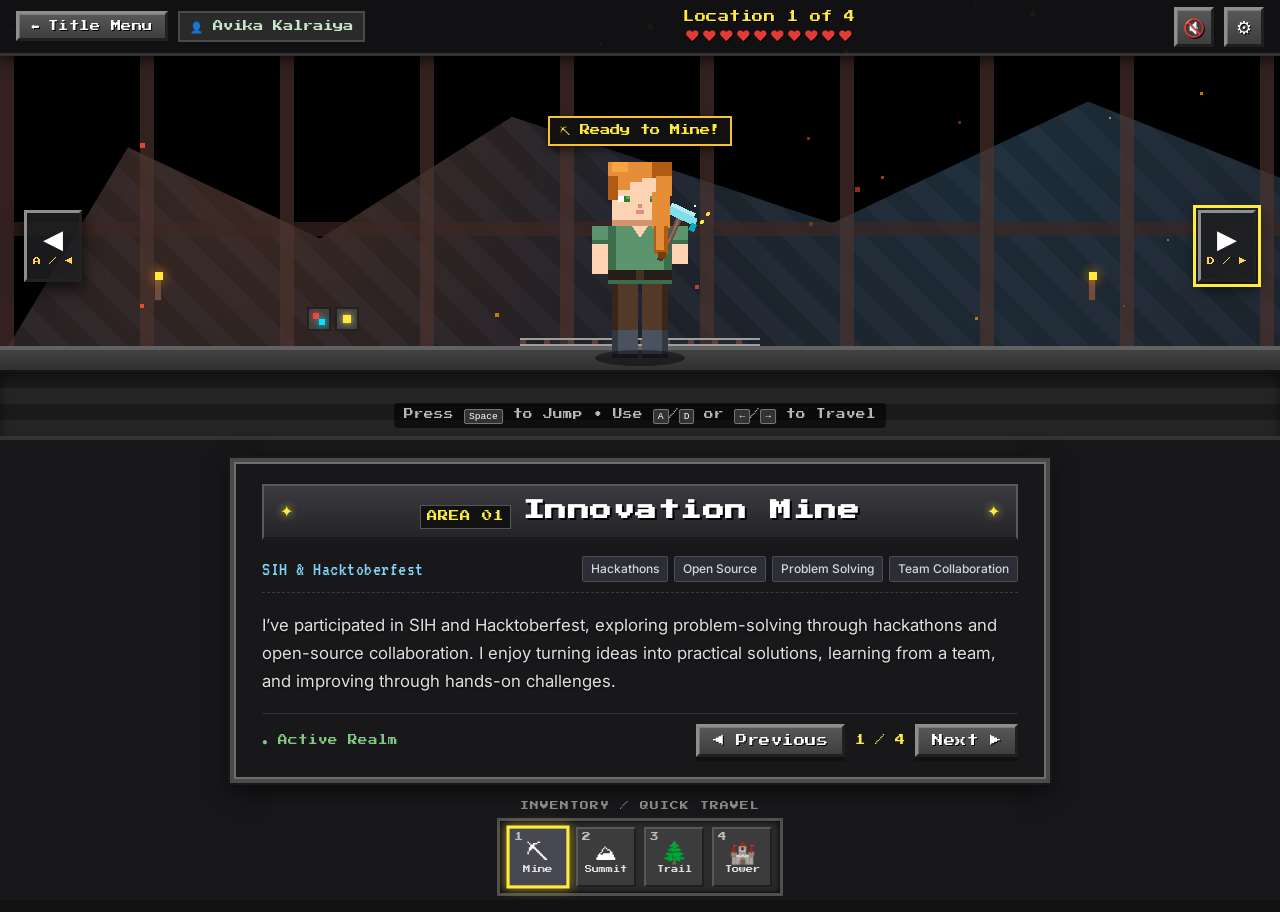
==== commit 1b031d4b: "Initial commit: Interactive block-building portfolio for Avika Kalraiya" ====
--- a/index.html
+++ b/index.html
@@ -1,1300 +1,503 @@
 <!DOCTYPE html>
 <html lang="en">
-
 <head>
   <meta charset="UTF-8">
   <meta name="viewport" content="width=device-width, initial-scale=1.0">
-  <title>AVIKA — A Creative Mind On Repeat | Portfolio & CD Archive</title>
-  <meta name="description"
-    content="Personal portfolio and interactive CD archive of Avika Kalraiya — creative developer, prompt engineer, and vibe coder turning ideas into reality.">
-  <link rel="stylesheet" href="style.css">
+  <title>Avika Kalraiya — Interactive Game Portfolio</title>
+  <meta name="description" content="A pixelated, block-building game-inspired interactive portfolio journey for Avika Kalraiya.">
+
+  <!-- Google Fonts: Pixel headings & ultra-clean readable body font -->
+  <link rel="preconnect" href="https://fonts.googleapis.com">
+  <link rel="preconnect" href="https://fonts.gstatic.com" crossorigin>
+  <link href="https://fonts.googleapis.com/css2?family=Inter:wght@400;500;600;700&family=Press+Start+2P&family=VT323&display=swap" rel="stylesheet">
+
+  <link rel="stylesheet" href="styles.css">
 </head>
-
-<body id="top">
-
-  <!-- BACKGROUND TEXTURE & AMBIENT GRAIN -->
-  <div class="noise-overlay" aria-hidden="true"></div>
-
-  <!-- TOP EDITORIAL NAVIGATION -->
-  <header class="top-nav" id="main-nav">
-    <div class="nav-container">
-      <div class="nav-brand">
-        <a href="#top" class="brand-link" aria-label="Avika Home">
-          <span class="brand-name">AVIKA<span class="brand-reg">®</span></span>
-        </a>
-        <span class="nav-divider" aria-hidden="true">/</span>
-        <span class="brand-sub"><span class="status-indicator" aria-hidden="true"></span>CREATIVE TECHNOLOGY / OPEN
-          SOURCE</span>
-      </div>
-
-      <nav class="nav-links" aria-label="Main Navigation">
-        <a href="#about" class="nav-link">ABOUT</a>
-        <a href="#cd-collection" class="nav-link">COLLECTION</a>
-        <a href="#tracks" class="nav-link">ARCHIVE</a>
-        <a href="https://github.com/Avika2623" target="_blank" rel="noopener noreferrer" class="nav-link nav-github">
-          GITHUB <span class="nav-arrow" aria-hidden="true">↗</span>
-        </a>
+<body>
+  <!-- Canvas for dynamic ambient particles (stars, dust, embers, leaves) -->
+  <canvas id="ambient-particles" aria-hidden="true"></canvas>
+
+  <!-- =========================================================================
+       1. TITLE SCREEN (Accessible via "Title Menu" button in HUD)
+       Recreates the feel of the block-building game main menu
+       ========================================================================= -->
+  <section id="title-screen" class="screen" aria-label="Portfolio Main Menu" hidden style="display: none;">
+    <!-- Panorama background with blurred blocky landscape & floating clouds -->
+    <div class="panorama-bg" aria-hidden="true">
+      <div class="sky-gradient"></div>
+      <div class="clouds-layer"></div>
+      <div class="distant-mountains"></div>
+      <div class="forest-silhouette"></div>
+      <div class="vignette-overlay"></div>
+    </div>
+
+    <div class="title-container">
+      <!-- 3D Stone-Beveled Game Logo with Individually Spaced Letters -->
+      <div class="logo-wrapper">
+        <h1 class="game-logo" aria-label="PORTFOLIO">
+          <span class="logo-char char-p" aria-hidden="true">P</span>
+          <span class="logo-char char-o1" aria-hidden="true">O</span>
+          <span class="logo-char char-r" aria-hidden="true">R</span>
+          <span class="logo-char char-t" aria-hidden="true">T</span>
+          <span class="logo-char char-f" aria-hidden="true">F</span>
+          <span class="logo-char char-o2" aria-hidden="true">O</span>
+          <span class="logo-char char-l" aria-hidden="true">L</span>
+          <span class="logo-char char-i" aria-hidden="true">I</span>
+          <span class="logo-char char-o3" aria-hidden="true">O</span>
+        </h1>
+        <!-- Animated Minecraft-style yellow splash text -->
+        <div id="splash-text" class="splash-badge">Press Start to Explore!</div>
+      </div>
+
+      <p class="creator-tagline">
+        Welcome to the interactive world of <strong class="highlight-name">Avika Kalraiya</strong>
+      </p>
+
+      <!-- Main Menu Buttons -->
+      <nav class="menu-nav" aria-label="Main Menu Navigation">
+        <button id="btn-start" class="game-btn game-btn-primary" type="button" onclick="showExploreScreen()" autofocus>
+          <span class="btn-icon">▶</span>
+          <span class="btn-text">Start Journey</span>
+        </button>
+
+        <div class="menu-row">
+          <button id="btn-options" class="game-btn game-btn-secondary" type="button" onclick="openModal('modal-settings')" aria-haspopup="dialog">
+            <span class="btn-icon">⚙</span>
+            <span class="btn-text">Settings</span>
+          </button>
+          <button id="btn-about" class="game-btn game-btn-secondary" type="button" onclick="openModal('modal-about')" aria-haspopup="dialog">
+            <span class="btn-icon">ℹ</span>
+            <span class="btn-text">About</span>
+          </button>
+        </div>
+
+        <div class="menu-row quick-toggles">
+          <button id="btn-title-sound" class="game-btn game-btn-tiny" type="button" onclick="toggleSound()" aria-label="Toggle sound effects">
+            <span class="sound-icon">🔇</span> Sound: <span class="sound-status">Off</span>
+          </button>
+          <button id="btn-title-motion" class="game-btn game-btn-tiny" type="button" onclick="toggleReducedMotion()" aria-label="Toggle motion reduction">
+            <span class="motion-icon">⚡</span> Motion: <span class="motion-status">Normal</span>
+          </button>
+        </div>
       </nav>
+
+      <!-- Subtitle & footer info -->
+      <footer class="title-footer">
+        <p>Interactive Portfolio Edition &bull; HTML5 &bull; CSS3 &bull; Vanilla JS</p>
+        <p class="keyboard-hint">Tip: Use Arrow Keys or A / D to navigate world</p>
+      </footer>
     </div>
-  </header>
-
-  <main>
-    <!-- HERO SECTION -->
-    <section class="hero-section" id="hero" aria-label="Hero Introduction">
-      <div class="hero-header-meta">
-        <div class="meta-badge">
-          <span class="meta-dot" aria-hidden="true"></span>
-          <span>COMPACT DISC DIGITAL AUDIO // CATALOG NO. AK-2026</span>
-        </div>
-        <div class="meta-status">
-          <span class="meta-label">STATUS:</span>
-          <span class="meta-val">IN ROTATION</span>
-        </div>
-      </div>
-
-      <div class="hero-content">
-        <p class="hero-pretitle">DESIGNING • BUILDING • EXPERIMENTING</p>
-        <h1 class="hero-title">
-          <span class="hero-title-line">A CREATIVE MIND</span>
-          <span class="hero-title-line hero-serif">ON <span class="highlight-repeat">REPEAT.</span></span>
-        </h1>
-        <p class="hero-subtitle">
-          “I turn ideas into experiments, prompts into possibilities, and code into things you can explore.”
+
+    <!-- Decorative block mobs/elements inspired by reference screenshot -->
+    <div class="title-props" aria-hidden="true">
+      <div class="title-mobs-left">
+        <!-- Pixel Green Creeper SVG -->
+        <svg class="title-mob-creeper" viewBox="0 0 60 100" width="70" height="116" shape-rendering="crispEdges">
+          <!-- Head -->
+          <rect x="10" y="8" width="40" height="40" fill="#4caf50" />
+          <rect x="14" y="12" width="8" height="8" fill="#388e3c" />
+          <rect x="38" y="12" width="8" height="8" fill="#388e3c" />
+          <rect x="22" y="24" width="8" height="8" fill="#2e7d32" />
+          <!-- Creeper Face Expression -->
+          <rect x="18" y="20" width="8" height="8" fill="#1b5e20" />
+          <rect x="34" y="20" width="8" height="8" fill="#1b5e20" />
+          <rect x="26" y="28" width="8" height="12" fill="#1b5e20" />
+          <rect x="22" y="36" width="16" height="8" fill="#1b5e20" />
+          <rect x="18" y="40" width="4" height="8" fill="#1b5e20" />
+          <rect x="38" y="40" width="4" height="8" fill="#1b5e20" />
+          <!-- Body -->
+          <rect x="18" y="48" width="24" height="32" fill="#43a047" />
+          <rect x="22" y="52" width="6" height="6" fill="#388e3c" />
+          <rect x="32" y="62" width="6" height="6" fill="#2e7d32" />
+          <!-- 4 Block Feet -->
+          <rect x="12" y="80" width="16" height="18" fill="#2e7d32" />
+          <rect x="32" y="80" width="16" height="18" fill="#2e7d32" />
+        </svg>
+      </div>
+
+      <div class="title-mobs-right">
+        <!-- Pixel Alex Character SVG with Iron Sword -->
+        <svg class="title-mob-alex" viewBox="0 0 70 110" width="85" height="130" shape-rendering="crispEdges">
+          <!-- Hair & Head -->
+          <rect x="18" y="10" width="34" height="34" fill="#fcd4b4" />
+          <rect x="16" y="6" width="38" height="10" fill="#e58e37" />
+          <rect x="16" y="14" width="8" height="12" fill="#e58e37" />
+          <rect x="42" y="14" width="12" height="24" fill="#e58e37" />
+          <rect x="22" y="24" width="4" height="4" fill="#2e7d32" />
+          <rect x="34" y="24" width="4" height="4" fill="#2e7d32" />
+          <!-- Tunic -->
+          <rect x="16" y="44" width="38" height="36" fill="#5c946e" />
+          <rect x="16" y="70" width="38" height="6" fill="#261d18" />
+          <!-- Arms -->
+          <rect x="6" y="44" width="10" height="28" fill="#fcd4b4" />
+          <rect x="6" y="44" width="10" height="12" fill="#5c946e" />
+          <rect x="54" y="44" width="10" height="24" fill="#fcd4b4" />
+          <rect x="54" y="44" width="10" height="12" fill="#5c946e" />
+          <!-- Legs & Boots -->
+          <rect x="20" y="80" width="14" height="26" fill="#53392a" />
+          <rect x="20" y="96" width="14" height="12" fill="#4a5260" />
+          <rect x="36" y="80" width="14" height="26" fill="#53392a" />
+          <rect x="36" y="96" width="14" height="12" fill="#4a5260" />
+          <!-- Sword -->
+          <rect x="58" y="24" width="4" height="24" fill="#b0bec5" stroke="#78909c" stroke-width="1" />
+          <rect x="56" y="46" width="8" height="3" fill="#cfd8dc" />
+          <rect x="59" y="49" width="2" height="6" fill="#6d4c41" />
+        </svg>
+      </div>
+    </div>
+  </section>
+
+
+  <!-- =========================================================================
+       2. EXPLORE SCREEN (PORTFOLIO WORLD)
+       Starts directly here! Interactive blocky environment & character
+       ========================================================================= -->
+  <main id="explore-screen" class="screen active" aria-label="Explore Portfolio World" style="display: flex;">
+    
+    <!-- Top HUD Navigation Bar -->
+    <header class="hud-top">
+      <div class="hud-left">
+        <button id="btn-return-menu" class="game-btn game-btn-hud" type="button" onclick="showTitleScreen()" title="Return to Title Screen (Esc)">
+          <span class="btn-icon">⬅</span>
+          <span class="btn-text">Title Menu</span>
+        </button>
+        <span class="hud-badge player-tag">
+          <span class="player-indicator-icon">👤</span> Avika Kalraiya
+        </span>
+      </div>
+
+      <!-- Center: Location Progress & Hearts -->
+      <div class="hud-center">
+        <div class="hud-location-counter" id="location-progress" aria-live="polite">
+          Location <span id="current-loc-num">1</span> of <span id="total-loc-num">4</span>
+        </div>
+        <div class="hearts-bar" aria-label="Health 10 of 10 hearts" title="10/10 Hearts">
+          <span class="pixel-heart">❤</span>
+          <span class="pixel-heart">❤</span>
+          <span class="pixel-heart">❤</span>
+          <span class="pixel-heart">❤</span>
+          <span class="pixel-heart">❤</span>
+          <span class="pixel-heart">❤</span>
+          <span class="pixel-heart">❤</span>
+          <span class="pixel-heart">❤</span>
+          <span class="pixel-heart">❤</span>
+          <span class="pixel-heart">❤</span>
+        </div>
+      </div>
+
+      <!-- Right: Toggles & Help -->
+      <div class="hud-right">
+        <button id="btn-hud-sound" class="game-btn game-btn-icon" type="button" onclick="toggleSound()" title="Toggle Sound (M)" aria-label="Toggle sound">
+          🔇
+        </button>
+        <button id="btn-hud-settings" class="game-btn game-btn-icon" type="button" onclick="openModal('modal-settings')" title="Settings" aria-label="Open settings">
+          ⚙
+        </button>
+      </div>
+    </header>
+
+    <!-- World Stage: Parallax scenic environment & character -->
+    <section class="world-stage" id="world-stage" aria-label="Interactive scenery view">
+      
+      <!-- Backdrop environment layers (swapped/animated via CSS classes) -->
+      <div class="environment-backdrop loc-mine" id="env-backdrop">
+        <!-- Sky & celestial element -->
+        <div class="sky-layer" id="env-sky">
+          <div class="celestial-body" id="celestial-body"></div>
+        </div>
+
+        <!-- Far background mountains/cavern arches -->
+        <div class="mountain-layer" id="env-mountains"></div>
+
+        <!-- Midground scenery (trees, cave crystals, temple pillars, clouds) -->
+        <div class="midground-layer" id="env-midground"></div>
+
+        <!-- Foreground terrain (mine rails, summit ledge, grassy path, tower balcony) -->
+        <div class="foreground-terrain" id="env-foreground">
+          <div class="terrain-surface"></div>
+          <div class="terrain-subsoil"></div>
+        </div>
+
+        <!-- Interactive thematic environmental props -->
+        <div class="env-props-container" id="env-props" aria-hidden="true"></div>
+      </div>
+
+      <!-- Character Stage Area -->
+      <div class="character-anchor" id="character-anchor">
+        <div class="character-shadow" id="char-shadow" aria-hidden="true"></div>
+        
+        <!-- Player Character (Alex-inspired pixel figure) -->
+        <div class="player-character" id="player-character" onclick="triggerJumpAction()" role="img" aria-label="Pixel character exploring the world">
+          <!-- The SVG block character with dynamic interchangeable arm/item poses -->
+          <div class="char-svg-wrapper" id="char-svg-container"></div>
+        </div>
+
+        <!-- Character floating speech/reaction bubble -->
+        <div class="char-reaction" id="char-reaction" aria-hidden="true">Ready!</div>
+      </div>
+
+      <!-- Visible Left / Right Navigation Controls (Prominent, game-styled, touch-friendly) -->
+      <div class="nav-controls-overlay">
+        <button id="btn-prev-loc" class="game-nav-btn btn-nav-left" type="button" onclick="goToLocation(state.currentLocationIndex - 1)" aria-label="Previous location (Left Arrow or A)">
+          <span class="nav-arrow">◀</span>
+          <span class="nav-kbd-hint">A / ◀</span>
+        </button>
+        <button id="btn-next-loc" class="game-nav-btn btn-nav-right" type="button" onclick="goToLocation(state.currentLocationIndex + 1)" aria-label="Next location (Right Arrow or D)">
+          <span class="nav-arrow">▶</span>
+          <span class="nav-kbd-hint">D / ▶</span>
+        </button>
+      </div>
+
+      <!-- Ground Action Tip -->
+      <div class="ground-prompt" aria-hidden="true">
+        <span>Press <kbd>Space</kbd> to Jump &bull; Use <kbd>A</kbd>/<kbd>D</kbd> or <kbd>←</kbd>/<kbd>→</kbd> to Travel</span>
+      </div>
+    </section>
+
+    <!-- Bottom Section: Game-Style Dialog Panel & Hotbar -->
+    <section class="dialog-and-hud-container" aria-label="Portfolio Content Panel">
+      
+      <!-- Readable Game-Inspired Skill Card Panel (styled like game dialog screenshot) -->
+      <article class="game-dialog-panel" id="skill-dialog-panel" aria-live="polite">
+        <!-- Banner Header Plaque -->
+        <div class="dialog-header-banner">
+          <div class="dialog-banner-gem gem-left">✦</div>
+          <div class="dialog-banner-titles">
+            <span class="dialog-location-badge" id="panel-location-badge">AREA 01</span>
+            <h2 class="dialog-title" id="panel-title">Innovation Mine</h2>
+          </div>
+          <div class="dialog-banner-gem gem-right">✦</div>
+        </div>
+
+        <!-- Subtitle & Focus tags -->
+        <div class="dialog-subhead">
+          <span class="dialog-subtitle" id="panel-subtitle">SIH & Hacktoberfest</span>
+          <div class="tag-pills" id="panel-tags">
+            <span class="tag-pill">Hackathons</span>
+            <span class="tag-pill">Open Source</span>
+            <span class="tag-pill">Problem Solving</span>
+          </div>
+        </div>
+
+        <!-- High-readability portfolio text body -->
+        <div class="dialog-content-body">
+          <p class="dialog-text" id="panel-body">
+            I’ve participated in SIH and Hacktoberfest, exploring problem-solving through hackathons and open-source collaboration. I enjoy turning ideas into practical solutions, learning from a team, and improving through hands-on challenges.
+          </p>
+        </div>
+
+        <!-- Dialog Footer with location quick controls -->
+        <div class="dialog-footer">
+          <div class="dialog-footer-left">
+            <span class="status-indicator">● Active Realm</span>
+          </div>
+          <div class="dialog-footer-nav">
+            <button id="btn-panel-prev" class="game-btn game-btn-compact" type="button" onclick="goToLocation(state.currentLocationIndex - 1)">
+              ◀ Previous
+            </button>
+            <span class="panel-step-indicator" id="panel-step-indicator">1 / 4</span>
+            <button id="btn-panel-next" class="game-btn game-btn-compact" type="button" onclick="goToLocation(state.currentLocationIndex + 1)">
+              Next ▶
+            </button>
+          </div>
+        </div>
+      </article>
+
+      <!-- Bottom Hotbar (Quick navigation to all 4 locations like game inventory hotbar) -->
+      <nav class="game-hotbar" aria-label="Quick Location Inventory Hotbar">
+        <div class="hotbar-label">INVENTORY / QUICK TRAVEL</div>
+        <div class="hotbar-slots" role="tablist">
+          <button class="hotbar-slot active" role="tab" aria-selected="true" data-loc-index="0" onclick="goToLocation(0, true)" title="Slot 1: Innovation Mine [1]">
+            <span class="slot-num">1</span>
+            <span class="slot-icon">⛏</span>
+            <span class="slot-name">Mine</span>
+          </button>
+          <button class="hotbar-slot" role="tab" aria-selected="false" data-loc-index="1" onclick="goToLocation(1, true)" title="Slot 2: Quantum Summit [2]">
+            <span class="slot-num">2</span>
+            <span class="slot-icon">⛰</span>
+            <span class="slot-name">Summit</span>
+          </button>
+          <button class="hotbar-slot" role="tab" aria-selected="false" data-loc-index="2" onclick="goToLocation(2, true)" title="Slot 3: Explorer's Trail [3]">
+            <span class="slot-num">3</span>
+            <span class="slot-icon">🌲</span>
+            <span class="slot-name">Trail</span>
+          </button>
+          <button class="hotbar-slot" role="tab" aria-selected="false" data-loc-index="3" onclick="goToLocation(3, true)" title="Slot 4: Creative Tower [4]">
+            <span class="slot-num">4</span>
+            <span class="slot-icon">🏰</span>
+            <span class="slot-name">Tower</span>
+          </button>
+        </div>
+      </nav>
+
+    </section>
+
+  </main>
+
+
+  <!-- =========================================================================
+       3. MODAL: SETTINGS & ACCESSIBILITY
+       ========================================================================= -->
+  <div id="modal-settings" class="game-modal" role="dialog" aria-modal="true" aria-labelledby="settings-modal-title" hidden>
+    <div class="modal-backdrop" id="modal-settings-backdrop" onclick="closeModal('modal-settings')"></div>
+    <div class="modal-box">
+      <div class="modal-header">
+        <h2 id="settings-modal-title" class="modal-title">Settings & Accessibility</h2>
+        <button class="modal-close-btn" id="btn-close-settings" type="button" onclick="closeModal('modal-settings')" aria-label="Close settings">&times;</button>
+      </div>
+      <div class="modal-body">
+        
+        <div class="setting-item">
+          <div class="setting-info">
+            <span class="setting-label">8-Bit Sound Effects</span>
+            <span class="setting-desc">Synthesized retro audio for jumps, clicks, and page transitions</span>
+          </div>
+          <button id="toggle-sound-btn" class="game-btn game-btn-compact" type="button">
+            Sound: <span id="sound-val-text">Off</span>
+          </button>
+        </div>
+
+        <div class="setting-item">
+          <div class="setting-info">
+            <span class="setting-label">Reduced Motion</span>
+            <span class="setting-desc">Replaces character jump arc and parallax slide with gentle pose changes</span>
+          </div>
+          <button id="toggle-motion-btn" class="game-btn game-btn-compact" type="button">
+            Motion: <span id="motion-val-text">Normal</span>
+          </button>
+        </div>
+
+        <div class="setting-item">
+          <div class="setting-info">
+            <span class="setting-label">Reading Font Scale</span>
+            <span class="setting-desc">Increase dialogue text size for easier reading</span>
+          </div>
+          <div class="font-scale-controls">
+            <button id="btn-font-smaller" class="game-btn game-btn-tiny" type="button" aria-label="Smaller font">A-</button>
+            <span id="font-scale-display">100%</span>
+            <button id="btn-font-larger" class="game-btn game-btn-tiny" type="button" aria-label="Larger font">A+</button>
+          </div>
+        </div>
+
+        <div class="controls-guide">
+          <h3>Keyboard Controls</h3>
+          <ul class="guide-list">
+            <li><kbd>←</kbd> / <kbd>A</kbd> : Previous Location</li>
+            <li><kbd>→</kbd> / <kbd>D</kbd> : Next Location</li>
+            <li><kbd>1</kbd> - <kbd>4</kbd> : Jump Directly to Location</li>
+            <li><kbd>Space</kbd> : Character Jump / Celebrate</li>
+            <li><kbd>Esc</kbd> : Return to Main Menu / Close Dialog</li>
+            <li><kbd>M</kbd> : Toggle Sound Mute</li>
+          </ul>
+        </div>
+
+      </div>
+      <div class="modal-footer">
+        <button id="btn-settings-done" class="game-btn game-btn-primary" type="button" onclick="closeModal('modal-settings')">Done</button>
+      </div>
+    </div>
+  </div>
+
+
+  <!-- =========================================================================
+       4. MODAL: ABOUT / CONTACT
+       ========================================================================= -->
+  <div id="modal-about" class="game-modal" role="dialog" aria-modal="true" aria-labelledby="about-modal-title" hidden>
+    <div class="modal-backdrop" id="modal-about-backdrop" onclick="closeModal('modal-about')"></div>
+    <div class="modal-box">
+      <div class="modal-header">
+        <h2 id="about-modal-title" class="modal-title">About Avika Kalraiya</h2>
+        <button class="modal-close-btn" id="btn-close-about" type="button" onclick="closeModal('modal-about')" aria-label="Close about">&times;</button>
+      </div>
+      <div class="modal-body about-body">
+        <p>
+          Welcome to my personal interactive portfolio! Built from scratch with <strong>semantic HTML, CSS, and vanilla JavaScript</strong>, this experience turns my journey, skills, and certifications into a retro block-building world to explore.
         </p>
 
-        <div class="hero-action-bar">
-          <div class="hero-instruction">
-            <span class="instruction-icon" aria-hidden="true">↔</span>
-            <span>SCROLL TO EXPLORE THE COLLECTION</span>
-          </div>
-          <div class="hero-counter">
-            <span class="counter-highlight">06 TRACKS</span>
-            <span class="counter-sep">/</span>
-            <span>ONE MIND</span>
-          </div>
-        </div>
-      </div>
-
-      <!-- HORIZONTAL CD COLLECTION SHELF -->
-      <div class="collection-wrapper" id="cd-collection">
-        <div class="collection-shelf" tabindex="0"
-          aria-label="Horizontal CD Carousel - Scroll left or right to explore discs">
-
-          <!-- CD 01: OPEN SOURCE / 07 -->
-          <article class="cd-item" id="item-01">
-            <a href="#track-01" class="cd-link" aria-label="Inspect CD 01: Open Source / 07">
-              <div class="cd-case-card">
-                <div class="case-header">
-                  <span class="case-track-num">DISC 01</span>
-                  <span class="case-tag">HACKTOBERFEST</span>
-                </div>
-
-                <div class="cd-disc cd-disc-1">
-                  <!-- Holographic Iridescent Reflection -->
-                  <div class="disc-shimmer" aria-hidden="true"></div>
-                  <!-- CD Grooves & Surface Art -->
-                  <div class="disc-art">
-                    <div class="disc-matrix" aria-hidden="true">
-                      <span></span><span></span><span></span><span></span>
-                      <span></span><span></span><span></span><span></span>
-                    </div>
-                    <div class="disc-terminal-text" aria-hidden="true">&gt; git commit -m &quot;feat: top-7&quot;</div>
-                    <div class="disc-numeral">07</div>
-                    <div class="disc-title-wrap">
-                      <span class="disc-artist">AVIKA KALRAIYA</span>
-                      <span class="disc-title">OPEN SOURCE</span>
-                      <span class="disc-badge">HACKTOBERFEST</span>
-                    </div>
-                  </div>
-                  <!-- Center Spindle & Transparent Clamping Area -->
-                  <div class="disc-clamping-ring" aria-hidden="true">
-                    <div class="disc-inner-ring">
-                      <div class="disc-spindle-hole"></div>
-                    </div>
-                  </div>
-                </div>
-
-                <div class="case-footer">
-                  <h2 class="case-title">OPEN SOURCE / 07</h2>
-                  <p class="case-desc">Hacktoberfest Global Rank #7 & Open-Source Persistence</p>
-                  <span class="case-cta">INSPECT TRACK ↓</span>
-                </div>
-              </div>
+        <!-- Certifications & Key Qualifications -->
+        <div class="certifications-section">
+          <h3 class="section-title">📜 Certifications & Honors</h3>
+          <div class="cert-grid">
+            <div class="cert-card">
+              <span class="cert-badge">Certified</span>
+              <strong>Prompting Essentials Certification</strong>
+              <p>Specialized training in prompt engineering, leveraging generative AI tools for structured ideation, creative exploration, and problem-solving.</p>
+            </div>
+            <div class="cert-card">
+              <span class="cert-badge gold">Gold Award</span>
+              <strong>World Quant — Gold</strong>
+              <p>Demonstrated excellence in quantitative problem-solving, mathematical intuition, logic, and analytical challenge resolution.</p>
+            </div>
+            <div class="cert-card">
+              <span class="cert-badge green">Hackathons</span>
+              <strong>SIH & Hacktoberfest</strong>
+              <p>Hands-on engineering through Smart India Hackathon and global open-source contribution during Hacktoberfest.</p>
+            </div>
+          </div>
+        </div>
+
+        <!-- Comprehensive Skillset Grid -->
+        <div class="skills-inventory-section">
+          <h3 class="section-title">⚔ Skills & Competencies</h3>
+          <div class="skill-tags-cloud">
+            <span class="skill-chip cert-chip">★ Prompting Essentials Certified</span>
+            <span class="skill-chip">AI Prompt Engineering</span>
+            <span class="skill-chip">Generative AI Workflows</span>
+            <span class="skill-chip">Quantitative Analysis</span>
+            <span class="skill-chip">Analytical Thinking</span>
+            <span class="skill-chip">Problem Solving</span>
+            <span class="skill-chip">Open Source Collaboration</span>
+            <span class="skill-chip">Hackathons (SIH)</span>
+            <span class="skill-chip">Creative Painting</span>
+            <span class="skill-chip">Trekking & Exploration</span>
+          </div>
+        </div>
+
+        <div class="about-highlights">
+          <div class="highlight-card">
+            <span class="hl-icon">⛏</span>
+            <strong>Innovation Mine</strong>
+            <p>Smart India Hackathon & Hacktoberfest open-source experiences.</p>
+          </div>
+          <div class="highlight-card">
+            <span class="hl-icon">⛰</span>
+            <strong>Quantum Summit</strong>
+            <p>Gold in World Quant analytical problem solving.</p>
+          </div>
+          <div class="highlight-card">
+            <span class="hl-icon">🌲</span>
+            <strong>Explorer's Trail</strong>
+            <p>Outdoor trekking and creative painting.</p>
+          </div>
+          <div class="highlight-card">
+            <span class="hl-icon">🏰</span>
+            <strong>Creative Tower</strong>
+            <p>Prompting Essentials certification, AI prompting & creative workflows.</p>
+          </div>
+        </div>
+
+        <div class="contact-box">
+          <h3>Get In Touch</h3>
+          <p>Interested in collaborating, hackathons, or discussing new ideas?</p>
+          <div class="contact-links">
+            <a href="mailto:contact@example.com" class="game-btn game-btn-compact" target="_blank" rel="noopener">
+              ✉ Email Me
             </a>
-          </article>
-
-          <!-- CD 02: IDEAS INTO REALITY -->
-          <article class="cd-item" id="item-02">
-            <a href="#track-02" class="cd-link" aria-label="Inspect CD 02: Ideas Into Reality">
-              <div class="cd-case-card">
-                <div class="case-header">
-                  <span class="case-track-num">DISC 02</span>
-                  <span class="case-tag">CREATIVE MIND</span>
-                </div>
-
-                <div class="cd-disc cd-disc-2">
-                  <div class="disc-shimmer" aria-hidden="true"></div>
-                  <div class="disc-art">
-                    <div class="disc-collage-stamp" aria-hidden="true">PROMPT // VIBE</div>
-                    <div class="disc-wireframe-box" aria-hidden="true">
-                      <div class="wire-header">● ● ●</div>
-                      <div class="wire-lines"></div>
-                    </div>
-                    <div class="disc-quote-ring" aria-hidden="true">
-                      IDEAS INTO REALITY • EXPERIMENT • ITERATE •
-                    </div>
-                    <div class="disc-title-wrap">
-                      <span class="disc-artist">AVIKA</span>
-                      <span class="disc-title">IDEAS INTO REALITY</span>
-                      <span class="disc-badge">PROMPT LAB</span>
-                    </div>
-                  </div>
-                  <div class="disc-clamping-ring" aria-hidden="true">
-                    <div class="disc-inner-ring">
-                      <div class="disc-spindle-hole"></div>
-                    </div>
-                  </div>
-                </div>
-
-                <div class="case-footer">
-                  <h2 class="case-title">IDEAS INTO REALITY</h2>
-                  <p class="case-desc">Vibe Coding, Prompt Architecture & Rapid Prototyping</p>
-                  <span class="case-cta">INSPECT TRACK ↓</span>
-                </div>
-              </div>
+            <a href="https://github.com" class="game-btn game-btn-compact" target="_blank" rel="noopener">
+              💻 GitHub
             </a>
-          </article>
-
-          <!-- CD 03: TOOLS OF THE TRADE -->
-          <article class="cd-item" id="item-03">
-            <a href="#track-03" class="cd-link" aria-label="Inspect CD 03: Tools Of The Trade">
-              <div class="cd-case-card">
-                <div class="case-header">
-                  <span class="case-track-num">DISC 03</span>
-                  <span class="case-tag">SKILLS LAB</span>
-                </div>
-
-                <div class="cd-disc cd-disc-3">
-                  <div class="disc-shimmer" aria-hidden="true"></div>
-                  <div class="disc-art">
-                    <div class="disc-crosshair" aria-hidden="true"></div>
-                    <div class="disc-circuit-grid" aria-hidden="true"></div>
-                    <div class="disc-tech-specs" aria-hidden="true">
-                      <span>PY.3.12</span>
-                      <span>HTML5</span>
-                      <span>CSS3</span>
-                    </div>
-                    <div class="disc-title-wrap">
-                      <span class="disc-artist">AVIKA</span>
-                      <span class="disc-title">TOOLS OF TRADE</span>
-                      <span class="disc-badge">CORE STACK</span>
-                    </div>
-                  </div>
-                  <div class="disc-clamping-ring" aria-hidden="true">
-                    <div class="disc-inner-ring">
-                      <div class="disc-spindle-hole"></div>
-                    </div>
-                  </div>
-                </div>
-
-                <div class="case-footer">
-                  <h2 class="case-title">TOOLS OF THE TRADE</h2>
-                  <p class="case-desc">Typographic Index of Languages, AI Systems & Logic</p>
-                  <span class="case-cta">INSPECT TRACK ↓</span>
-                </div>
-              </div>
+            <a href="https://linkedin.com" class="game-btn game-btn-compact" target="_blank" rel="noopener">
+              🔗 LinkedIn
             </a>
-          </article>
-
-          <!-- CD 04: EXPERIMENTS IN PROGRESS -->
-          <article class="cd-item" id="item-04">
-            <a href="#track-04" class="cd-link" aria-label="Inspect CD 04: Experiments In Progress">
-              <div class="cd-case-card">
-                <div class="case-header">
-                  <span class="case-track-num">DISC 04</span>
-                  <span class="case-tag">THE BUILD ROOM</span>
-                </div>
-
-                <div class="cd-disc cd-disc-4">
-                  <div class="disc-shimmer" aria-hidden="true"></div>
-                  <div class="disc-art">
-                    <div class="disc-cad-stamp" aria-hidden="true">LAB PROTOCOL // 04</div>
-                    <div class="disc-blueprint-arcs" aria-hidden="true"></div>
-                    <div class="disc-draft-watermark" aria-hidden="true">IN PROGRESS</div>
-                    <div class="disc-title-wrap">
-                      <span class="disc-artist">AVIKA</span>
-                      <span class="disc-title">EXPERIMENTS</span>
-                      <span class="disc-badge">ACTIVE WIP</span>
-                    </div>
-                  </div>
-                  <div class="disc-clamping-ring" aria-hidden="true">
-                    <div class="disc-inner-ring">
-                      <div class="disc-spindle-hole"></div>
-                    </div>
-                  </div>
-                </div>
-
-                <div class="case-footer">
-                  <h2 class="case-title">EXPERIMENTS IN PROGRESS</h2>
-                  <p class="case-desc">Prototypes, Creative Interfaces & Hackathon Builds</p>
-                  <span class="case-cta">INSPECT TRACK ↓</span>
-                </div>
-              </div>
-            </a>
-          </article>
-
-          <!-- CD 05: LIFE BETWEEN BUILDS -->
-          <article class="cd-item" id="item-05">
-            <a href="#track-05" class="cd-link" aria-label="Inspect CD 05: Life Between Builds">
-              <div class="cd-case-card">
-                <div class="case-header">
-                  <span class="case-track-num">DISC 05</span>
-                  <span class="case-tag">OFF THE CLOCK</span>
-                </div>
-
-                <div class="cd-disc cd-disc-5">
-                  <div class="disc-shimmer" aria-hidden="true"></div>
-                  <div class="disc-art">
-                    <div class="disc-cricket-oval" aria-hidden="true"></div>
-                    <div class="disc-score-badge" aria-hidden="true">182.4 SR</div>
-                    <div class="disc-soundwave-bars" aria-hidden="true">
-                      <span></span><span></span><span></span><span></span><span></span>
-                    </div>
-                    <div class="disc-eilishtext" aria-hidden="true">BILLIE EILISH ⟳ CRICKET</div>
-                    <div class="disc-title-wrap">
-                      <span class="disc-artist">AVIKA KALRAIYA</span>
-                      <span class="disc-title">OFF THE CLOCK</span>
-                      <span class="disc-badge">CRICKET • BILLIE EILISH</span>
-                    </div>
-                  </div>
-                  <div class="disc-clamping-ring" aria-hidden="true">
-                    <div class="disc-inner-ring">
-                      <div class="disc-spindle-hole"></div>
-                    </div>
-                  </div>
-                </div>
-
-                <div class="case-footer">
-                  <h2 class="case-title">LIFE BETWEEN BUILDS</h2>
-                  <p class="case-desc">Cricket Strategy, Billie Eilish & The Creative Loop</p>
-                  <span class="case-cta">INSPECT TRACK ↓</span>
-                </div>
-              </div>
-            </a>
-          </article>
-
-          <!-- CD 06: FIND ME IN THE SOURCE -->
-          <article class="cd-item" id="item-06">
-            <a href="#track-06" class="cd-link" aria-label="Inspect CD 06: Find Me In The Source">
-              <div class="cd-case-card">
-                <div class="case-header">
-                  <span class="case-track-num">DISC 06</span>
-                  <span class="case-tag">GITHUB</span>
-                </div>
-
-                <div class="cd-disc cd-disc-6">
-                  <div class="disc-shimmer" aria-hidden="true"></div>
-                  <div class="disc-art">
-                    <!-- Pure SVG Octocat Emblem on disc -->
-                    <div class="disc-octocat-wrap" aria-hidden="true">
-                      <svg class="disc-octo-svg" viewBox="0 0 96 96" fill="currentColor">
-                        <path fill-rule="evenodd" clip-rule="evenodd"
-                          d="M48 0C21.49 0 0 21.49 0 48c0 21.22 13.76 39.22 32.84 45.58 2.4.44 3.28-1.04 3.28-2.31 0-1.14-.04-4.16-.07-8.16-13.35 2.9-16.17-6.44-16.17-6.44-2.18-5.54-5.33-7.02-5.33-7.02-4.36-2.98.33-2.92.33-2.92 4.82.34 7.36 4.95 7.36 4.95 4.28 7.34 11.23 5.22 13.97 3.99.44-3.1 1.68-5.22 3.05-6.42-10.66-1.21-21.87-5.33-21.87-23.72 0-5.24 1.87-9.52 4.94-12.88-.49-1.21-2.14-6.09.47-12.7 0 0 4.03-1.29 13.2 4.92 3.83-1.06 7.93-1.6 12-1.62 4.07.02 8.17.56 12 1.62 9.17-6.21 13.2-4.92 13.2-4.92 2.61 6.61.96 11.49.47 12.7 3.08 3.36 4.94 7.64 4.94 12.88 0 18.44-11.23 22.49-21.92 23.68 1.72 1.48 3.26 4.41 3.26 8.89 0 6.42-.06 11.6-.06 13.18 0 1.28.86 2.78 3.3 2.31C82.26 87.2 96 69.21 96 48 96 21.49 74.51 0 48 0z" />
-                      </svg>
-                    </div>
-                    <div class="disc-mono-url" aria-hidden="true">GITHUB.COM/AVIKA2623</div>
-                    <div class="disc-title-wrap">
-                      <span class="disc-artist">AVIKA</span>
-                      <span class="disc-title">IN THE SOURCE</span>
-                      <span class="disc-badge">GITHUB // OPEN</span>
-                    </div>
-                  </div>
-                  <div class="disc-clamping-ring" aria-hidden="true">
-                    <div class="disc-inner-ring">
-                      <div class="disc-spindle-hole"></div>
-                    </div>
-                  </div>
-                </div>
-
-                <div class="case-footer">
-                  <h2 class="case-title">FIND ME IN THE SOURCE</h2>
-                  <p class="case-desc">Official GitHub Archive, Code Repositories & Activity</p>
-                  <span class="case-cta">INSPECT TRACK ↓</span>
-                </div>
-              </div>
-            </a>
-          </article>
-
-        </div>
-      </div>
-    </section>
-
-    <!-- ARCHIVE & TRACKLIST INDEX SECTION -->
-    <section class="tracklist-section" id="tracks" aria-label="Archive Tracklist">
-      <div class="section-container">
-        <div class="editorial-header">
-          <div class="header-stamp">INDEX CATALOG // 2026</div>
-          <h2 class="editorial-title">THE ARCHIVE TRACKLIST</h2>
-          <p class="editorial-summary">
-            A linear discography of milestones, capabilities, and creative rituals. Select any track to unpack its
-            story.
-          </p>
-        </div>
-
-        <div class="index-table-wrap">
-          <table class="index-table">
-            <thead>
-              <tr>
-                <th scope="col" class="th-num">TRACK</th>
-                <th scope="col" class="th-title">TITLE</th>
-                <th scope="col" class="th-theme">THEME</th>
-                <th scope="col" class="th-disc">DISC TYPE</th>
-                <th scope="col" class="th-action">ACCESS</th>
-              </tr>
-            </thead>
-            <tbody>
-              <tr>
-                <td class="td-num">TRACK 01</td>
-                <td class="td-title"><a href="#track-01" class="table-link">OPEN SOURCE / 07</a></td>
-                <td class="td-theme">Hacktoberfest Global 7th & Community Code</td>
-                <td class="td-disc"><span class="badge badge-accent">LIMITED PRESS</span></td>
-                <td class="td-action"><a href="#track-01" class="btn-table">READ 01 →</a></td>
-              </tr>
-              <tr>
-                <td class="td-num">TRACK 02</td>
-                <td class="td-title"><a href="#track-02" class="table-link">IDEAS INTO REALITY</a></td>
-                <td class="td-theme">Vibe Coding, Prompt Architecture & Fast Prototyping</td>
-                <td class="td-disc"><span class="badge">COLLAGE SILKSCREEN</span></td>
-                <td class="td-action"><a href="#track-02" class="btn-table">READ 02 →</a></td>
-              </tr>
-              <tr>
-                <td class="td-num">TRACK 03</td>
-                <td class="td-title"><a href="#track-03" class="table-link">TOOLS OF THE TRADE</a></td>
-                <td class="td-theme">Python, Web Architecture & Technical Problem Solving</td>
-                <td class="td-disc"><span class="badge">CIRCUIT LACQUER</span></td>
-                <td class="td-action"><a href="#track-03" class="btn-table">READ 03 →</a></td>
-              </tr>
-              <tr>
-                <td class="td-num">TRACK 04</td>
-                <td class="td-title"><a href="#track-04" class="table-link">EXPERIMENTS IN PROGRESS</a></td>
-                <td class="td-theme">AI Prototypes, Interface Labs & Hackathon Builds</td>
-                <td class="td-disc"><span class="badge">BLUEPRINT CLEAR</span></td>
-                <td class="td-action"><a href="#track-04" class="btn-table">READ 04 →</a></td>
-              </tr>
-              <tr>
-                <td class="td-num">TRACK 05</td>
-                <td class="td-title"><a href="#track-05" class="table-link">LIFE BETWEEN BUILDS</a></td>
-                <td class="td-theme">Cricket Strategy, Billie Eilish & Creative Loops</td>
-                <td class="td-disc"><span class="badge">GROOVE VINYL-CD</span></td>
-                <td class="td-action"><a href="#track-05" class="btn-table">READ 05 →</a></td>
-              </tr>
-              <tr>
-                <td class="td-num">TRACK 06</td>
-                <td class="td-title"><a href="#track-06" class="table-link">FIND ME IN THE SOURCE</a></td>
-                <td class="td-theme">GitHub Repositories, Public Code & Open Inquiry</td>
-                <td class="td-disc"><span class="badge badge-dark">CHARCOAL MATTE</span></td>
-                <td class="td-action"><a href="#track-06" class="btn-table">READ 06 →</a></td>
-              </tr>
-            </tbody>
-          </table>
-        </div>
-      </div>
-    </section>
-
-    <!-- DETAILED CD INFORMATION SECTIONS -->
-
-    <!-- ==============================================
-         TRACK 01: OPEN SOURCE / 07
-         ============================================== -->
-    <article class="track-section" id="track-01" aria-labelledby="track-01-heading">
-      <div class="track-container">
-
-        <header class="track-header-bar">
-          <div class="track-meta-left">
-            <span class="track-indicator">TRACK 01 // 06</span>
-            <span class="track-category">THE ACHIEVEMENT</span>
-          </div>
-          <div class="track-nav-jump">
-            <a href="#cd-collection" class="jump-pill">↑ BACK TO DISCS</a>
-            <a href="#track-06" class="jump-pill">PREV: 06</a>
-            <a href="#track-02" class="jump-pill jump-next">NEXT: 02 →</a>
-          </div>
-        </header>
-
-        <div class="track-layout">
-          <!-- Left: CD Artwork Preview & Specimen Card -->
-          <div class="track-disc-column">
-            <div class="track-disc-showcase">
-              <div class="cd-disc cd-disc-1 disc-editorial-size">
-                <div class="disc-shimmer" aria-hidden="true"></div>
-                <div class="disc-art">
-                  <div class="disc-matrix" aria-hidden="true">
-                    <span></span><span></span><span></span><span></span>
-                    <span></span><span></span><span></span><span></span>
-                  </div>
-                  <div class="disc-terminal-text" aria-hidden="true">&gt; git status --clean</div>
-                  <div class="disc-numeral">07</div>
-                  <div class="disc-title-wrap">
-                    <span class="disc-artist">AVIKA KALRAIYA</span>
-                    <span class="disc-title">OPEN SOURCE</span>
-                    <span class="disc-badge">HACKTOBERFEST</span>
-                  </div>
-                </div>
-                <div class="disc-clamping-ring" aria-hidden="true">
-                  <div class="disc-inner-ring">
-                    <div class="disc-spindle-hole"></div>
-                  </div>
-                </div>
-              </div>
-              <div class="disc-caption">
-                <span class="caption-label">EDITION:</span> LIMITED PHYSICAL PRESS / 07 COPIES
-              </div>
-            </div>
-
-            <!-- Terminal Snapshot Box -->
-            <div class="terminal-specimen" aria-hidden="true">
-              <div class="terminal-bar">
-                <span class="term-dot"></span>
-                <span class="term-dot"></span>
-                <span class="term-dot"></span>
-                <span class="term-title">bash — hacktoberfest-leaderboard</span>
-              </div>
-              <div class="terminal-code">
-                <span class="c-dim">$</span> rank --event=hacktoberfest --user=avika<br>
-                <span class="c-acc">→ GLOBAL RANK: 07 [ACCEPTED]</span><br>
-                <span class="c-dim">$</span> status: merged_prs=confirmed<br>
-                <span class="c-green">✓ CONTRIBUTIONS RECOGNIZED</span>
-              </div>
-            </div>
-          </div>
-
-          <!-- Right: Editorial Article -->
-          <div class="track-content-column">
-            <div class="article-lead-tag">EDITION 01 • VERIFIED RECORD</div>
-            <h2 class="track-heading" id="track-01-heading">OPEN SOURCE / 07</h2>
-
-            <p class="track-lead-statement">
-              Learn by building. Contribute by doing. Persistence turned curiosity into a top-ten finish on the global
-              stage.
-            </p>
-
-            <div class="dossier-grid">
-              <div class="dossier-card dossier-featured">
-                <div class="dossier-label">PRIMARY ACHIEVEMENT</div>
-                <div class="dossier-value-big">7TH PLACE</div>
-                <div class="dossier-sub">Worldwide participant standing in Hacktoberfest</div>
-              </div>
-
-              <div class="dossier-card">
-                <div class="dossier-label">INTEREST FOCUS</div>
-                <div class="dossier-heading-sm">Collaborative Development</div>
-                <p class="dossier-p">
-                  Navigating real-world codebases, parsing issue trackers, debugging alongside global maintainers, and
-                  crafting clean, maintainable pull requests.
-                </p>
-              </div>
-
-              <div class="dossier-card">
-                <div class="dossier-label">BUILDER MINDSET</div>
-                <div class="dossier-heading-sm">Active Participation</div>
-                <p class="dossier-p">
-                  Believing that software mastery doesn’t come from passive observation—it comes from opening the repo,
-                  reading the source, and writing real code for actual people.
-                </p>
-              </div>
-            </div>
-
-            <div class="editorial-body">
-              <h3 class="body-subhead">THE STORY BEHIND THE NUMBER</h3>
-              <p>
-                Open source is one of the most transparent testing grounds for an aspiring developer. Competing in
-                Hacktoberfest wasn’t simply about submitting pull requests—it was a personal endurance run in reading
-                unfamiliar architectures, adhering to strict repository contribution guidelines, and collaborating with
-                developers across timezones.
-              </p>
-              <p>
-                Securing <strong>7th place</strong> cemented a fundamental principle in how I approach technology: you
-                don't wait for total certainty before building. You learn rapidly on the fly, respect the community
-                standards, and deliver genuine value.
-              </p>
-            </div>
-
-            <footer class="track-footer-nav">
-              <a href="#cd-collection" class="footer-nav-link">↑ RETRIEVE DISCS</a>
-              <a href="#track-02" class="footer-nav-link footer-nav-next">ADVANCE TO DISC 02: IDEAS INTO REALITY →</a>
-            </footer>
-          </div>
-
-        </div>
-      </div>
-    </article>
-
-    <!-- ==============================================
-         TRACK 02: IDEAS INTO REALITY
-         ============================================== -->
-    <article class="track-section" id="track-02" aria-labelledby="track-02-heading">
-      <div class="track-container">
-
-        <header class="track-header-bar">
-          <div class="track-meta-left">
-            <span class="track-indicator">TRACK 02 // 06</span>
-            <span class="track-category">THE CREATIVE MIND</span>
-          </div>
-          <div class="track-nav-jump">
-            <a href="#cd-collection" class="jump-pill">↑ BACK TO DISCS</a>
-            <a href="#track-01" class="jump-pill">← PREV: 01</a>
-            <a href="#track-03" class="jump-pill jump-next">NEXT: 03 →</a>
-          </div>
-        </header>
-
-        <div class="track-layout">
-          <div class="track-disc-column">
-            <div class="track-disc-showcase">
-              <div class="cd-disc cd-disc-2 disc-editorial-size">
-                <div class="disc-shimmer" aria-hidden="true"></div>
-                <div class="disc-art">
-                  <div class="disc-collage-stamp" aria-hidden="true">PROMPT // VIBE</div>
-                  <div class="disc-wireframe-box" aria-hidden="true">
-                    <div class="wire-header">● ● ●</div>
-                    <div class="wire-lines"></div>
-                  </div>
-                  <div class="disc-quote-ring" aria-hidden="true">
-                    IDEAS INTO REALITY • EXPERIMENT • ITERATE •
-                  </div>
-                  <div class="disc-title-wrap">
-                    <span class="disc-artist">AVIKA</span>
-                    <span class="disc-title">IDEAS INTO REALITY</span>
-                    <span class="disc-badge">PROMPT LAB</span>
-                  </div>
-                </div>
-                <div class="disc-clamping-ring" aria-hidden="true">
-                  <div class="disc-inner-ring">
-                    <div class="disc-spindle-hole"></div>
-                  </div>
-                </div>
-              </div>
-              <div class="disc-caption">
-                <span class="caption-label">MEDIUM:</span> ITERATIVE HYBRID / VIBE CODING & SYSTEM PROMPTS
-              </div>
-            </div>
-
-            <!-- Visual Statement Poster Box -->
-            <div class="statement-card">
-              <span class="statement-quote-mark" aria-hidden="true">“</span>
-              <p class="statement-text">
-                I don’t just collect ideas. I experiment with them.
-              </p>
-              <span class="statement-author">— AVIKA KALRAIYA</span>
-            </div>
-          </div>
-
-          <div class="track-content-column">
-            <div class="article-lead-tag">EDITION 02 • PHILOSOPHY & WORKFLOW</div>
-            <h2 class="track-heading" id="track-02-heading">IDEAS INTO REALITY</h2>
-
-            <p class="track-lead-statement">
-              Harnessing modern generative intelligence, clear structural constraints, and intuitive vibe coding to
-              translate imagination into functioning digital prototypes.
-            </p>
-
-            <div class="editorial-list">
-
-              <div class="list-item">
-                <div class="list-item-meta">
-                  <span class="list-num">02.1</span>
-                  <span class="list-tag">WORKFLOW</span>
-                </div>
-                <div class="list-item-content">
-                  <h3 class="list-item-title">Vibe Coding</h3>
-                  <p class="list-item-desc">
-                    Turning abstract sparks of creative intuition into functional, interactive working prototypes using
-                    AI-assisted coding environments and continuous tactile feedback.
-                  </p>
-                </div>
-              </div>
-
-              <div class="list-item">
-                <div class="list-item-meta">
-                  <span class="list-num">02.2</span>
-                  <span class="list-tag">DISCIPLINE</span>
-                </div>
-                <div class="list-item-content">
-                  <h3 class="list-item-title">Prompt Engineering</h3>
-                  <p class="list-item-desc">
-                    Designing clear, structured prompts, system instructions, edge-case guardrails, and context windows
-                    to guide AI models into producing precise code and cohesive creative direction.
-                  </p>
-                </div>
-              </div>
-
-              <div class="list-item">
-                <div class="list-item-meta">
-                  <span class="list-num">02.3</span>
-                  <span class="list-tag">APPROACH</span>
-                </div>
-                <div class="list-item-content">
-                  <h3 class="list-item-title">Creative Problem-Solving</h3>
-                  <p class="list-item-desc">
-                    Viewing challenges as design puzzles. Combining engineering constraints with artistic sensibilities
-                    to construct solutions that work reliably and feel extraordinary.
-                  </p>
-                </div>
-              </div>
-
-              <div class="list-item">
-                <div class="list-item-meta">
-                  <span class="list-num">02.4</span>
-                  <span class="list-tag">SPEED</span>
-                </div>
-                <div class="list-item-content">
-                  <h3 class="list-item-title">Rapid Prototyping & Iteration</h3>
-                  <p class="list-item-desc">
-                    Moving at high velocity from initial concept to screen test. Testing assumptions through tangible
-                    code rather than endlessly theorizing in static documents.
-                  </p>
-                </div>
-              </div>
-
-              <div class="list-item">
-                <div class="list-item-meta">
-                  <span class="list-num">02.5</span>
-                  <span class="list-tag">SYNTHESIS</span>
-                </div>
-                <div class="list-item-content">
-                  <h3 class="list-item-title">Translating Rough Ideas into Structured Products</h3>
-                  <p class="list-item-desc">
-                    Taking fragmented brainstorms, raw prompt outputs, and notebook sketches, and structuring them into
-                    orderly architectures, thoughtful interfaces, and viable digital experiences.
-                  </p>
-                </div>
-              </div>
-
-            </div>
-
-            <footer class="track-footer-nav">
-              <a href="#track-01" class="footer-nav-link">← RETREAT TO DISC 01</a>
-              <a href="#track-03" class="footer-nav-link footer-nav-next">ADVANCE TO DISC 03: TOOLS OF THE TRADE →</a>
-            </footer>
-          </div>
-
-        </div>
-      </div>
-    </article>
-
-    <!-- ==============================================
-         TRACK 03: TOOLS OF THE TRADE
-         ============================================== -->
-    <article class="track-section" id="track-03" aria-labelledby="track-03-heading">
-      <div class="track-container">
-
-        <header class="track-header-bar">
-          <div class="track-meta-left">
-            <span class="track-indicator">TRACK 03 // 06</span>
-            <span class="track-category">THE SKILLS LAB</span>
-          </div>
-          <div class="track-nav-jump">
-            <a href="#cd-collection" class="jump-pill">↑ BACK TO DISCS</a>
-            <a href="#track-02" class="jump-pill">← PREV: 02</a>
-            <a href="#track-04" class="jump-pill jump-next">NEXT: 04 →</a>
-          </div>
-        </header>
-
-        <div class="track-layout">
-          <div class="track-disc-column">
-            <div class="track-disc-showcase">
-              <div class="cd-disc cd-disc-3 disc-editorial-size">
-                <div class="disc-shimmer" aria-hidden="true"></div>
-                <div class="disc-art">
-                  <div class="disc-crosshair" aria-hidden="true"></div>
-                  <div class="disc-circuit-grid" aria-hidden="true"></div>
-                  <div class="disc-tech-specs" aria-hidden="true">
-                    <span>PY.3.12</span>
-                    <span>HTML5</span>
-                    <span>CSS3</span>
-                  </div>
-                  <div class="disc-title-wrap">
-                    <span class="disc-artist">AVIKA</span>
-                    <span class="disc-title">TOOLS OF TRADE</span>
-                    <span class="disc-badge">CORE STACK</span>
-                  </div>
-                </div>
-                <div class="disc-clamping-ring" aria-hidden="true">
-                  <div class="disc-inner-ring">
-                    <div class="disc-spindle-hole"></div>
-                  </div>
-                </div>
-              </div>
-              <div class="disc-caption">
-                <span class="caption-label">BLUEPRINT:</span> SYSTEM INDEX // DEVELOPING REPERTOIRE
-              </div>
-            </div>
-
-            <div class="schematic-box" aria-hidden="true">
-              <div class="schematic-header">SPECS / ARCHITECTURE</div>
-              <div class="schematic-row"><span>RUNTIME:</span><span>PYTHON / NATIVE BROWSER</span></div>
-              <div class="schematic-row"><span>LAYOUT:</span><span>FLEXBOX / CSS GRID / SNAP</span></div>
-              <div class="schematic-row"><span>PARADIGM:</span><span>PROMPT-DRIVEN / MODULAR</span></div>
-              <div class="schematic-row"><span>STATUS:</span><span>ACTIVE ITERATION</span></div>
-            </div>
-          </div>
-
-          <div class="track-content-column">
-            <div class="article-lead-tag">EDITION 03 • CAPABILITY SPECIFICATION</div>
-            <h2 class="track-heading" id="track-03-heading">TOOLS OF THE TRADE</h2>
-
-            <p class="track-lead-statement">
-              A transparent, developing toolkit spanning fundamental programming, artificial intelligence workflows, and
-              disciplined problem deconstruction.
-            </p>
-
-            <div class="skills-index-grid">
-
-              <!-- Category 1: PROGRAMMING -->
-              <div class="skills-column">
-                <div class="skills-category-badge">01 // CODE</div>
-                <h3 class="skills-category-title">PROGRAMMING</h3>
-                <p class="skills-category-note">Core foundational languages powering logic, semantics, and visual layout
-                  systems.</p>
-
-                <ul class="skills-list">
-                  <li class="skill-entry">
-                    <div class="skill-name">Python</div>
-                    <div class="skill-sub">Scripting, algorithmic thinking, data manipulation & automation</div>
-                  </li>
-                  <li class="skill-entry">
-                    <div class="skill-name">HTML5</div>
-                    <div class="skill-sub">Semantic structuring, document hierarchy & accessible markup</div>
-                  </li>
-                  <li class="skill-entry">
-                    <div class="skill-name">CSS3</div>
-                    <div class="skill-sub">Modern layout (Grid/Flexbox), custom properties, keyframes & animations</div>
-                  </li>
-                </ul>
-              </div>
-
-              <!-- Category 2: AI & BUILDING -->
-              <div class="skills-column">
-                <div class="skills-category-badge">02 // SYNTHESIS</div>
-                <h3 class="skills-category-title">AI &amp; BUILDING</h3>
-                <p class="skills-category-note">Emerging methodologies harnessing LLMs and generative development
-                  engines.</p>
-
-                <ul class="skills-list">
-                  <li class="skill-entry">
-                    <div class="skill-name">Vibe Coding</div>
-                    <div class="skill-sub">Iterative code synthesis, rapid feedback loops & AI co-creation</div>
-                  </li>
-                  <li class="skill-entry">
-                    <div class="skill-name">Prompt Engineering</div>
-                    <div class="skill-sub">Context framing, multi-step instruction framing & model steering</div>
-                  </li>
-                  <li class="skill-entry">
-                    <div class="skill-name">AI-Assisted Prototyping</div>
-                    <div class="skill-sub">Accelerating from conceptual sketch to interactive interface</div>
-                  </li>
-                </ul>
-              </div>
-
-              <!-- Category 3: PROBLEM SOLVING -->
-              <div class="skills-column">
-                <div class="skills-category-badge">03 // COGNITION</div>
-                <h3 class="skills-category-title">PROBLEM SOLVING</h3>
-                <p class="skills-category-note">Mental frameworks for untangling ambiguity and engineering sustainable
-                  solutions.</p>
-
-                <ul class="skills-list">
-                  <li class="skill-entry">
-                    <div class="skill-name">Logical Thinking</div>
-                    <div class="skill-sub">Deductive reasoning and structured problem decomposition</div>
-                  </li>
-                  <li class="skill-entry">
-                    <div class="skill-name">Debugging &amp; Iteration</div>
-                    <div class="skill-sub">Systematic error tracing, hypothesis testing & refactoring</div>
-                  </li>
-                  <li class="skill-entry">
-                    <div class="skill-name">Deconstructing Complexity</div>
-                    <div class="skill-sub">Breaking broad, ambiguous challenges into clean, executable sub-tasks</div>
-                  </li>
-                </ul>
-              </div>
-
-            </div>
-
-            <footer class="track-footer-nav">
-              <a href="#track-02" class="footer-nav-link">← RETREAT TO DISC 02</a>
-              <a href="#track-04" class="footer-nav-link footer-nav-next">ADVANCE TO DISC 04: THE BUILD ROOM →</a>
-            </footer>
-          </div>
-
-        </div>
-      </div>
-    </article>
-
-    <!-- ==============================================
-         TRACK 04: EXPERIMENTS IN PROGRESS
-         ============================================== -->
-    <article class="track-section" id="track-04" aria-labelledby="track-04-heading">
-      <div class="track-container">
-
-        <header class="track-header-bar">
-          <div class="track-meta-left">
-            <span class="track-indicator">TRACK 04 // 06</span>
-            <span class="track-category">THE BUILD ROOM</span>
-          </div>
-          <div class="track-nav-jump">
-            <a href="#cd-collection" class="jump-pill">↑ BACK TO DISCS</a>
-            <a href="#track-03" class="jump-pill">← PREV: 03</a>
-            <a href="#track-05" class="jump-pill jump-next">NEXT: 05 →</a>
-          </div>
-        </header>
-
-        <div class="track-layout">
-          <div class="track-disc-column">
-            <div class="track-disc-showcase">
-              <div class="cd-disc cd-disc-4 disc-editorial-size">
-                <div class="disc-shimmer" aria-hidden="true"></div>
-                <div class="disc-art">
-                  <div class="disc-cad-stamp" aria-hidden="true">LAB PROTOCOL // 04</div>
-                  <div class="disc-blueprint-arcs" aria-hidden="true"></div>
-                  <div class="disc-draft-watermark" aria-hidden="true">IN PROGRESS</div>
-                  <div class="disc-title-wrap">
-                    <span class="disc-artist">AVIKA</span>
-                    <span class="disc-title">EXPERIMENTS</span>
-                    <span class="disc-badge">ACTIVE WIP</span>
-                  </div>
-                </div>
-                <div class="disc-clamping-ring" aria-hidden="true">
-                  <div class="disc-inner-ring">
-                    <div class="disc-spindle-hole"></div>
-                  </div>
-                </div>
-              </div>
-              <div class="disc-caption">
-                <span class="caption-label">WORKSPACE:</span> PROTOTYPE LABORATORY // THREE CHAMBERS
-              </div>
-            </div>
-
-            <div class="lab-manifesto-box">
-              <div class="manifesto-lead">LAB NOTEBOOK</div>
-              <p class="manifesto-quote">
-                “Every idea starts somewhere. This is where mine take shape.”
-              </p>
-              <div class="manifesto-signoff">Avika Kalraiya • Build Room</div>
-            </div>
-          </div>
-
-          <div class="track-content-column">
-            <div class="article-lead-tag">EDITION 04 • WORK IN PROGRESS</div>
-            <h2 class="track-heading" id="track-04-heading">EXPERIMENTS IN PROGRESS</h2>
-
-            <p class="track-lead-statement">
-              “Every idea starts somewhere. This is where mine take shape.” A curated selection of active development
-              chambers, prototype rigs, and hackathon testbeds.
-            </p>
-
-            <div class="project-slots-grid">
-
-              <!-- Slot 1 -->
-              <div class="project-slot-card">
-                <div class="slot-top">
-                  <span class="slot-badge">CHAMBER 01</span>
-                  <span class="slot-status-pill">EXPERIMENT IN PROGRESS</span>
-                </div>
-                <h3 class="slot-title">AI-Powered Prototypes</h3>
-                <p class="slot-description">
-                  Explorations combining prompt chains, generative models, and contextual UI adapters to create smart,
-                  responsive interfaces that anticipate user intent.
-                </p>
-                <div class="slot-tags">
-                  <span class="tech-tag">Prompt Engineering</span>
-                  <span class="tech-tag">Python</span>
-                  <span class="tech-tag">Vibe Coding</span>
-                  <span class="tech-tag">LLM Tooling</span>
-                </div>
-                <div class="slot-link-row">
-                  <span class="slot-placeholder-link">CASE STUDY COMING SOON — IN ACTIVE DEVELOPMENT</span>
-                </div>
-              </div>
-
-              <!-- Slot 2 -->
-              <div class="project-slot-card">
-                <div class="slot-top">
-                  <span class="slot-badge">CHAMBER 02</span>
-                  <span class="slot-status-pill">EXPERIMENT IN PROGRESS</span>
-                </div>
-                <h3 class="slot-title">Creative Web Experiments</h3>
-                <p class="slot-description">
-                  Pushing browser limits using pure CSS transforms, tactile physical metaphors (like compact discs and
-                  magazine spreads), responsive typography, and micro-interactions.
-                </p>
-                <div class="slot-tags">
-                  <span class="tech-tag">HTML5</span>
-                  <span class="tech-tag">Pure CSS3</span>
-                  <span class="tech-tag">Scroll Snap</span>
-                  <span class="tech-tag">Editorial Design</span>
-                </div>
-                <div class="slot-link-row">
-                  <span class="slot-placeholder-link">CASE STUDY COMING SOON — IN ACTIVE DEVELOPMENT</span>
-                </div>
-              </div>
-
-              <!-- Slot 3 -->
-              <div class="project-slot-card">
-                <div class="slot-top">
-                  <span class="slot-badge">CHAMBER 03</span>
-                  <span class="slot-status-pill">EXPERIMENT IN PROGRESS</span>
-                </div>
-                <h3 class="slot-title">Problem-Solving &amp; Hackathon Projects</h3>
-                <p class="slot-description">
-                  Sprint-based software solutions engineered during collaborative hackathons. Rapid feature delivery
-                  under pressure, focused on practical utility and community impact.
-                </p>
-                <div class="slot-tags">
-                  <span class="tech-tag">Open Source</span>
-                  <span class="tech-tag">Hackathon</span>
-                  <span class="tech-tag">Git / Collaboration</span>
-                  <span class="tech-tag">Rapid Prototyping</span>
-                </div>
-                <div class="slot-link-row">
-                  <span class="slot-placeholder-link">CASE STUDY COMING SOON — IN ACTIVE DEVELOPMENT</span>
-                </div>
-              </div>
-
-            </div>
-
-            <footer class="track-footer-nav">
-              <a href="#track-03" class="footer-nav-link">← RETREAT TO DISC 03</a>
-              <a href="#track-05" class="footer-nav-link footer-nav-next">ADVANCE TO DISC 05: LIFE BETWEEN BUILDS →</a>
-            </footer>
-          </div>
-
-        </div>
-      </div>
-    </article>
-
-    <!-- ==============================================
-         TRACK 05: LIFE BETWEEN BUILDS
-         ============================================== -->
-    <article class="track-section" id="track-05" aria-labelledby="track-05-heading">
-      <div class="track-container">
-
-        <header class="track-header-bar">
-          <div class="track-meta-left">
-            <span class="track-indicator">TRACK 05 // 06</span>
-            <span class="track-category">OFF THE CLOCK</span>
-          </div>
-          <div class="track-nav-jump">
-            <a href="#cd-collection" class="jump-pill">↑ BACK TO DISCS</a>
-            <a href="#track-04" class="jump-pill">← PREV: 04</a>
-            <a href="#track-06" class="jump-pill jump-next">NEXT: 06 →</a>
-          </div>
-        </header>
-
-        <div class="track-layout">
-          <div class="track-disc-column">
-            <div class="track-disc-showcase">
-              <div class="cd-disc cd-disc-5 disc-editorial-size">
-                <div class="disc-shimmer" aria-hidden="true"></div>
-                <div class="disc-art">
-                  <div class="disc-cricket-oval" aria-hidden="true"></div>
-                  <div class="disc-score-badge" aria-hidden="true">182.4 SR</div>
-                  <div class="disc-vinyl-grooves" aria-hidden="true"></div>
-                  <div class="disc-music-note" aria-hidden="true">ON REPEAT ⟳</div>
-                  <div class="disc-title-wrap">
-                    <span class="disc-artist">AVIKA KALRAIYA</span>
-                    <span class="disc-title">OFF THE CLOCK</span>
-                    <span class="disc-badge">CRICKET • BILLIE EILISH</span>
-                  </div>
-                </div>
-                <div class="disc-clamping-ring" aria-hidden="true">
-                  <div class="disc-inner-ring">
-                    <div class="disc-spindle-hole"></div>
-                  </div>
-                </div>
-              </div>
-              <div class="disc-caption">
-                <span class="caption-label">SPECTRUM:</span> HUMAN RITUALS // WHAT FUELS THE CODE
-              </div>
-            </div>
-
-            <div class="scorecard-specimen" aria-hidden="true">
-              <div class="score-header">MATCH NOTATION // INNINGS 01</div>
-              <div class="score-row"><span>OVERVIEW:</span><span>TEST OF STRATEGY &amp; PATIENCE</span></div>
-              <div class="score-row"><span>AUDIO FEED:</span><span>BILLIE EILISH / CONTINUOUS</span></div>
-              <div class="score-row"><span>CADENCE:</span><span>SYNCHRONIZED FOCUS</span></div>
-            </div>
-          </div>
-
-          <div class="track-content-column">
-            <div class="article-lead-tag">EDITION 05 • THE HUMAN ELEMENT</div>
-            <h2 class="track-heading" id="track-05-heading">LIFE BETWEEN BUILDS</h2>
-
-            <p class="track-lead-statement">
-              Beyond terminals and pull requests: the strategic thrill of the cricket pitch, immersive sonic landscapes,
-              and the perpetual creative loop.
-            </p>
-
-            <div class="life-triptych">
-
-              <!-- Pillar 1: CRICKET -->
-              <div class="life-card">
-                <div class="life-card-top">
-                  <span class="life-label">RITUAL 01</span>
-                  <span class="life-chip">FIELD WORK</span>
-                </div>
-                <h3 class="life-card-title">CRICKET</h3>
-                <blockquote class="life-quote">
-                  “Strategy, teamwork, anticipation, and the thrill of the game.”
-                </blockquote>
-                <p class="life-card-desc">
-                  Cricket is a masterclass in reading patterns, adapting under pressure, and understanding how
-                  individual contributions form collective victory. Every delivery requires sharp anticipation—much like
-                  debugging code in motion.
-                </p>
-              </div>
-
-              <!-- Pillar 2: MUSIC -->
-              <div class="life-card">
-                <div class="life-card-top">
-                  <span class="life-label">RITUAL 02</span>
-                  <span class="life-chip">SONIC SPACE</span>
-                </div>
-                <h3 class="life-card-title">MUSIC</h3>
-                <blockquote class="life-quote">
-                  “Billie Eilish on repeat. Atmospheric sounds, distinctive production, and music that creates its own
-                  world.”
-                </blockquote>
-                <p class="life-card-desc">
-                  Music is the constant acoustic backdrop to every late-night build. Layered production, moody
-                  basslines, and intimate sound design help unlock intense creative focus and flow state.
-                </p>
-              </div>
-
-              <!-- Pillar 3: THE CREATIVE LOOP -->
-              <div class="life-card">
-                <div class="life-card-top">
-                  <span class="life-label">RITUAL 03</span>
-                  <span class="life-chip">SYNTHESIS</span>
-                </div>
-                <h3 class="life-card-title">THE CREATIVE LOOP</h3>
-                <blockquote class="life-quote">
-                  “Exploring ideas, experimenting with new tools, and finding inspiration in unexpected places.”
-                </blockquote>
-                <p class="life-card-desc">
-                  Curiosity is never confined to code editors. Architecture, physical disc design, magazine typography,
-                  and human psychology all feed back into how I design interfaces and write software.
-                </p>
-              </div>
-
-            </div>
-
-            <footer class="track-footer-nav">
-              <a href="#track-04" class="footer-nav-link">← RETREAT TO DISC 04</a>
-              <a href="#track-06" class="footer-nav-link footer-nav-next">ADVANCE TO DISC 06: FIND ME IN THE SOURCE
-                →</a>
-            </footer>
-          </div>
-
-        </div>
-      </div>
-    </article>
-
-    <!-- ==============================================
-         TRACK 06: THE DIGITAL FOOTPRINT
-         ============================================== -->
-    <article class="track-section track-section-dark" id="track-06" aria-labelledby="track-06-heading">
-      <div class="track-container">
-
-        <header class="track-header-bar">
-          <div class="track-meta-left">
-            <span class="track-indicator">TRACK 06 // 06</span>
-            <span class="track-category">THE DIGITAL FOOTPRINT</span>
-          </div>
-          <div class="track-nav-jump">
-            <a href="#cd-collection" class="jump-pill">↑ BACK TO DISCS</a>
-            <a href="#track-05" class="jump-pill">← PREV: 05</a>
-            <a href="#hero" class="jump-pill jump-next">TOP ↑</a>
-          </div>
-        </header>
-
-        <div class="track-layout">
-          <div class="track-disc-column">
-            <div class="track-disc-showcase">
-              <div class="cd-disc cd-disc-6 disc-editorial-size">
-                <div class="disc-shimmer" aria-hidden="true"></div>
-                <div class="disc-art">
-                  <div class="disc-octocat-wrap" aria-hidden="true">
-                    <svg class="disc-octo-svg" viewBox="0 0 96 96" fill="currentColor">
-                      <path fill-rule="evenodd" clip-rule="evenodd"
-                        d="M48 0C21.49 0 0 21.49 0 48c0 21.22 13.76 39.22 32.84 45.58 2.4.44 3.28-1.04 3.28-2.31 0-1.14-.04-4.16-.07-8.16-13.35 2.9-16.17-6.44-16.17-6.44-2.18-5.54-5.33-7.02-5.33-7.02-4.36-2.98.33-2.92.33-2.92 4.82.34 7.36 4.95 7.36 4.95 4.28 7.34 11.23 5.22 13.97 3.99.44-3.1 1.68-5.22 3.05-6.42-10.66-1.21-21.87-5.33-21.87-23.72 0-5.24 1.87-9.52 4.94-12.88-.49-1.21-2.14-6.09.47-12.7 0 0 4.03-1.29 13.2 4.92 3.83-1.06 7.93-1.6 12-1.62 4.07.02 8.17.56 12 1.62 9.17-6.21 13.2-4.92 13.2-4.92 2.61 6.61.96 11.49.47 12.7 3.08 3.36 4.94 7.64 4.94 12.88 0 18.44-11.23 22.49-21.92 23.68 1.72 1.48 3.26 4.41 3.26 8.89 0 6.42-.06 11.6-.06 13.18 0 1.28.86 2.78 3.3 2.31C82.26 87.2 96 69.21 96 48 96 21.49 74.51 0 48 0z" />
-                    </svg>
-                  </div>
-                  <div class="disc-mono-url" aria-hidden="true">GITHUB.COM/AVIKA2623</div>
-                  <div class="disc-title-wrap">
-                    <span class="disc-artist">AVIKA</span>
-                    <span class="disc-title">IN THE SOURCE</span>
-                    <span class="disc-badge">PUBLIC CODE</span>
-                  </div>
-                </div>
-                <div class="disc-clamping-ring" aria-hidden="true">
-                  <div class="disc-inner-ring">
-                    <div class="disc-spindle-hole"></div>
-                  </div>
-                </div>
-              </div>
-              <div class="disc-caption">
-                <span class="caption-label">DESTINATION:</span> REPOSITORY PORTAL // VERIFIABLE SOURCE
-              </div>
-            </div>
-
-            <div class="source-stamp-card">
-              <div class="stamp-header">DIGITAL SIGNATURE</div>
-              <div class="stamp-hash">SHA256: 9e83b...avika2623</div>
-              <div class="stamp-status">STATUS: PUBLIC COMMIT HISTORY ACTIVE</div>
-            </div>
-          </div>
-
-          <div class="track-content-column">
-            <div class="article-lead-tag">EDITION 06 • EXTERNAL ARCHIVE</div>
-            <h2 class="track-heading" id="track-06-heading">FIND ME IN THE SOURCE</h2>
-
-            <p class="track-lead-statement">
-              “THE CODE IS PART OF THE STORY.”
-            </p>
-
-            <div class="github-invitation-box">
-              <p class="github-invitation-text">
-                Curious about what I'm building? Explore my repositories and experiments.
-              </p>
-
-              <div class="github-cta-wrap">
-                <a href="https://github.com/Avika2623" target="_blank" rel="noopener noreferrer"
-                  class="btn-github-large">
-                  <span class="btn-text">EXPLORE MY GITHUB</span>
-                  <span class="btn-icon" aria-hidden="true">↗</span>
-                </a>
-              </div>
-
-              <div class="github-url-display">
-                <span class="url-label">TARGET REPO:</span>
-                <span class="url-string">https://github.com/Avika2623</span>
-              </div>
-            </div>
-
-            <div class="editorial-body">
-              <h3 class="body-subhead">TRANSPARENCY IN PRACTICE</h3>
-              <p>
-                In an era of generated hype, the ultimate proof of work is public git history: the commits, the merge
-                requests, the experiments that failed, and the prototypes that came alive.
-              </p>
-              <p>
-                Whether it is python utilities, web layout challenges, prompt experiments, or open-source community
-                contributions, my GitHub is the living, breathing record of how I learn and build in the open.
-              </p>
-            </div>
-
-            <footer class="track-footer-nav">
-              <a href="#track-05" class="footer-nav-link">← RETREAT TO DISC 05</a>
-              <a href="#top" class="footer-nav-link footer-nav-next">RETURN TO TOP OF COLLECTION ↑</a>
-            </footer>
-          </div>
-
-        </div>
-      </div>
-    </article>
-
-    <!-- ABOUT SECTION -->
-    <section class="about-section" id="about" aria-labelledby="about-heading">
-      <div class="section-container">
-        <div class="about-grid">
-
-          <div class="about-col-meta">
-            <span class="about-tag">COLOPHON &amp; ETHOS</span>
-            <h2 class="about-big-title" id="about-heading">THE CREATIVE MIND BEHIND THE DISCS</h2>
-            <div class="about-signature">
-              <span class="sig-name">AVIKA KALRAIYA</span>
-              <span class="sig-role">Creative Technology Enthusiast / Prompt Engineer / Vibe Coder</span>
-              <span class="sig-loc">Based in India • Building for the Web</span>
-            </div>
-          </div>
-
-          <div class="about-col-content">
-            <div class="about-prose">
-              <p class="prose-lead">
-                I operate at the intersection of creative intuition, modern AI tools, and code craft.
-              </p>
-              <p>
-                This portfolio is conceived not as a sterile gallery of cards, but as a tangible musical discography:
-                six tactile physical CDs, each containing a distinct track of thought, experimentation, and growth.
-              </p>
-              <p>
-                I believe that software development is transforming. With AI-assisted tools and prompt engineering, the
-                barrier between an idea and an executable prototype has collapsed. What matters now is taste,
-                persistence, clarity of intent, and the hunger to iterate until something feels alive.
-              </p>
-
-              <div class="manifesto-highlights">
-                <div class="m-point">
-                  <span class="m-num">01.</span>
-                  <span class="m-text"><strong>Think in tactile metaphors:</strong> Digital interfaces should feel
-                    textured, physical, and memorable.</span>
-                </div>
-                <div class="m-point">
-                  <span class="m-num">02.</span>
-                  <span class="m-text"><strong>Build out loud:</strong> Open source, public commits, and real hackathons
-                    trump theoretical perfection.</span>
-                </div>
-                <div class="m-point">
-                  <span class="m-num">03.</span>
-                  <span class="m-text"><strong>Iterate on repeat:</strong> Continuous exploration is the only reliable
-                    path to mastery.</span>
-                </div>
-              </div>
-            </div>
-          </div>
-
-        </div>
-      </div>
-    </section>
-
-  </main>
-
-  <!-- EDITORIAL FOOTER -->
-  <footer class="site-footer">
-    <div class="footer-container">
-
-      <div class="footer-top-row">
-        <div class="footer-brand-wrap">
-          <span class="footer-logo">AVIKA®</span>
-          <span class="footer-claim">A CREATIVE MIND ON REPEAT</span>
-        </div>
-        <div class="footer-links-group">
-          <a href="#hero" class="f-link">TOP OF ARCHIVE</a>
-          <a href="#cd-collection" class="f-link">CD COLLECTION</a>
-          <a href="#tracks" class="f-link">INDEX</a>
-          <a href="https://github.com/Avika2623" target="_blank" rel="noopener noreferrer"
-            class="f-link f-link-github">GITHUB ↗</a>
-        </div>
-      </div>
-
-      <div class="footer-divider-line" aria-hidden="true"></div>
-
-      <div class="footer-bottom-row">
-        <div class="footer-credits">
-          <span>CATALOG REF: AK-COMPACT-DISC-2026</span>
-          <span class="sep">•</span>
-          <span>TYPOGRAPHY: NEWSREADER &amp; SPACE GROTESK</span>
-          <span class="sep">•</span>
-          <span>SYSTEM: PURE HTML5 &amp; CSS3</span>
-        </div>
-        <div class="footer-copyright">
-          © 2026 AVIKA KALRAIYA. ALL RIGHTS RESERVED.
-        </div>
-      </div>
-
+          </div>
+        </div>
+      </div>
+      <div class="modal-footer">
+        <button id="btn-about-done" class="game-btn game-btn-primary" type="button" onclick="closeModal('modal-about')">Close</button>
+      </div>
     </div>
-  </footer>
-
+  </div>
+
+  <script src="script.js"></script>
 </body>
-
-</html>+</html>
--- a/styles.css
+++ b/styles.css
@@ -0,0 +1,1594 @@
+/* ==========================================================================
+   PORTFOLIO GAME — STYLESHEET
+   A pixelated, block-building game-inspired interactive portfolio.
+   Colors, typography, animations, HUD, and 4 scenic locations.
+   ========================================================================== */
+
+/* --------------------------------------------------------------------------
+   0. CSS VARIABLES (Easily customize colors, dimensions & theme here)
+   -------------------------------------------------------------------------- */
+:root {
+  /* Palette: Block World Grass, Earth, Sky, Stone, Gold */
+  --c-grass-light: #7cb342;
+  --c-grass-main: #558b2f;
+  --c-grass-dark: #33691e;
+  --c-dirt-light: #8d6e63;
+  --c-dirt-main: #6d4c41;
+  --c-dirt-dark: #4e342e;
+  
+  --c-stone-light: #9e9e9e;
+  --c-stone-main: #616161;
+  --c-stone-dark: #373737;
+  --c-stone-deep: #212121;
+  
+  --c-wood-light: #a1887f;
+  --c-wood-main: #6d4c41;
+  --c-wood-dark: #3e2723;
+  
+  --c-sky-day-top: #29b6f6;
+  --c-sky-day-mid: #81d4fa;
+  --c-sky-day-bottom: #e1f5fe;
+  
+  --c-gold-bright: #ffeb3b;
+  --c-gold-main: #fbc02d;
+  --c-gold-dark: #f57f17;
+  --c-gold-deep: #b26a00;
+
+  /* UI Game Theme Colors */
+  --c-ui-btn-bg: #4a4a4a;
+  --c-ui-btn-hover: #5a5a5a;
+  --c-ui-btn-active: #3a3a3a;
+  --c-ui-btn-light-border: #808080;
+  --c-ui-btn-dark-border: #222222;
+  
+  --c-panel-bg: rgba(24, 24, 28, 0.88);
+  --c-panel-border-outer: #111111;
+  --c-panel-border-mid: #525252;
+  --c-panel-border-inner: #292929;
+  
+  --c-text-primary: #ffffff;
+  --c-text-secondary: #e0e0e0;
+  --c-text-muted: #aaaaaa;
+  --c-text-gold: #ffdf00;
+  --c-text-accent: #64ffda;
+
+  /* Fonts */
+  --font-pixel: 'Press Start 2P', 'Courier New', monospace;
+  --font-retro: 'VT323', monospace;
+  --font-reading: 'Inter', -apple-system, BlinkMacSystemFont, 'Segoe UI', Roboto, sans-serif;
+
+  /* Dynamic font scale (adjustable via accessibility settings) */
+  --reading-font-scale: 1;
+
+  /* Layout metrics */
+  --hud-height: 56px;
+  --hotbar-height: 64px;
+}
+
+/* --------------------------------------------------------------------------
+   1. BASE RESETS & GLOBAL STYLES
+   -------------------------------------------------------------------------- */
+*, *::before, *::after {
+  box-sizing: border-box;
+  margin: 0;
+  padding: 0;
+}
+
+html, body {
+  width: 100%;
+  height: 100%;
+  overflow-x: hidden;
+  background-color: #121212;
+  color: var(--c-text-primary);
+  font-family: var(--font-reading);
+  line-height: 1.5;
+  -webkit-font-smoothing: antialiased;
+  -moz-osx-font-smoothing: grayscale;
+  user-select: none;
+}
+
+/* Custom Pixelated Cursor styling */
+body {
+  cursor: default;
+}
+
+/* Ambient Canvas behind all content */
+#ambient-particles {
+  position: fixed;
+  top: 0;
+  left: 0;
+  width: 100vw;
+  height: 100vh;
+  pointer-events: none;
+  z-index: 2;
+}
+
+/* Screen Switcher Container */
+.screen {
+  position: relative;
+  width: 100%;
+  min-height: 100vh;
+  display: flex;
+  flex-direction: column;
+}
+
+.screen[hidden] {
+  display: none !important;
+}
+
+/* Focus styles for keyboard accessibility */
+:focus-visible {
+  outline: 3px solid var(--c-gold-bright) !important;
+  outline-offset: 2px !important;
+}
+
+/* --------------------------------------------------------------------------
+   2. GAME-STYLED BUTTONS (3D Beveled Pixel Blocks)
+   -------------------------------------------------------------------------- */
+.game-btn {
+  display: inline-flex;
+  align-items: center;
+  justify-content: center;
+  gap: 8px;
+  font-family: var(--font-pixel);
+  font-size: 0.75rem;
+  letter-spacing: 0.5px;
+  color: #ffffff;
+  background: linear-gradient(180deg, #585858 0%, #3e3e3e 100%);
+  border-top: 3px solid #8e8e8e;
+  border-left: 3px solid #8e8e8e;
+  border-right: 3px solid #202020;
+  border-bottom: 3px solid #202020;
+  box-shadow: 0 4px 0 #111111, inset 1px 1px 0 rgba(255, 255, 255, 0.2);
+  padding: 12px 20px;
+  cursor: pointer;
+  text-shadow: 1px 1px 0 #000000;
+  transition: background 0.1s ease, transform 0.05s ease, box-shadow 0.05s ease;
+  text-decoration: none;
+}
+
+.game-btn:hover {
+  background: linear-gradient(180deg, #6c6c6c 0%, #4c4c4c 100%);
+  border-top-color: #a4a4a4;
+  border-left-color: #a4a4a4;
+  border-right-color: #2b2b2b;
+  border-bottom-color: #2b2b2b;
+  color: #fffae0;
+}
+
+.game-btn:active {
+  transform: translateY(3px);
+  border-top-color: #202020;
+  border-left-color: #202020;
+  border-right-color: #8e8e8e;
+  border-bottom-color: #8e8e8e;
+  box-shadow: 0 1px 0 #111111;
+}
+
+.game-btn-primary {
+  background: linear-gradient(180deg, #2e7d32 0%, #1b5e20 100%);
+  border-top-color: #66bb6a;
+  border-left-color: #66bb6a;
+  border-right-color: #0f3d13;
+  border-bottom-color: #0f3d13;
+  font-size: 0.95rem;
+  padding: 16px 28px;
+}
+
+.game-btn-primary:hover {
+  background: linear-gradient(180deg, #388e3c 0%, #2e7d32 100%);
+  border-top-color: #81c784;
+  border-left-color: #81c784;
+}
+
+.game-btn-secondary {
+  flex: 1;
+  min-width: 140px;
+}
+
+.game-btn-compact {
+  padding: 8px 14px;
+  font-size: 0.7rem;
+}
+
+.game-btn-tiny {
+  padding: 6px 10px;
+  font-size: 0.6rem;
+}
+
+.game-btn-icon {
+  width: 40px;
+  height: 40px;
+  padding: 0;
+  font-size: 1.1rem;
+}
+
+.game-btn-hud {
+  padding: 6px 12px;
+  font-size: 0.65rem;
+}
+
+/* --------------------------------------------------------------------------
+   3. TITLE SCREEN
+   Recreates the feeling of the Minecraft main menu
+   -------------------------------------------------------------------------- */
+#title-screen {
+  position: relative;
+  min-height: 100vh;
+  justify-content: center;
+  align-items: center;
+  overflow: hidden;
+  background-color: #1a2a1a;
+}
+
+/* Blurred Blocky Landscape Background */
+.panorama-bg {
+  position: absolute;
+  top: -10px;
+  left: -10px;
+  right: -10px;
+  bottom: -10px;
+  overflow: hidden;
+  filter: blur(4px) saturate(1.2);
+  transform: scale(1.05);
+  pointer-events: none;
+  z-index: 0;
+}
+
+.sky-gradient {
+  position: absolute;
+  top: 0;
+  left: 0;
+  width: 100%;
+  height: 70%;
+  background: linear-gradient(180deg, #2b6fa8 0%, #76bce8 60%, #c4e5f7 100%);
+}
+
+.clouds-layer {
+  position: absolute;
+  top: 15%;
+  left: 0;
+  width: 200%;
+  height: 80px;
+  background: radial-gradient(circle at 40px 40px, rgba(255, 255, 255, 0.85) 20px, transparent 22px),
+              radial-gradient(circle at 90px 30px, rgba(255, 255, 255, 0.9) 30px, transparent 32px),
+              radial-gradient(circle at 150px 45px, rgba(255, 255, 255, 0.8) 25px, transparent 27px);
+  background-size: 320px 80px;
+  opacity: 0.75;
+  animation: floatClouds 60s linear infinite;
+}
+
+@keyframes floatClouds {
+  from { transform: translateX(0); }
+  to { transform: translateX(-50%); }
+}
+
+.distant-mountains {
+  position: absolute;
+  bottom: 30%;
+  left: 0;
+  width: 100%;
+  height: 180px;
+  background: linear-gradient(135deg, transparent 50%, #466952 50%) 0 0 / 120px 180px repeat-x,
+              linear-gradient(225deg, transparent 50%, #3a5c45 50%) 0 0 / 120px 180px repeat-x,
+              linear-gradient(135deg, transparent 50%, #577f65 50%) 60px 20px / 160px 160px repeat-x,
+              linear-gradient(225deg, transparent 50%, #4d7059 50%) 60px 20px / 160px 160px repeat-x;
+  opacity: 0.85;
+}
+
+.forest-silhouette {
+  position: absolute;
+  bottom: 0;
+  left: 0;
+  width: 100%;
+  height: 40%;
+  background: 
+    /* Grass tops */
+    linear-gradient(180deg, #3d7926 0%, #2f5f1c 20%, #4e3522 21%, #2b1d12 100%);
+  box-shadow: inset 0 20px 40px rgba(0, 0, 0, 0.35);
+}
+
+.vignette-overlay {
+  position: absolute;
+  inset: 0;
+  background: radial-gradient(circle at center, transparent 40%, rgba(0, 0, 0, 0.6) 100%);
+}
+
+/* Title Menu Foreground Content */
+.title-container {
+  position: relative;
+  z-index: 10;
+  width: 90%;
+  max-width: 620px;
+  margin: 0 auto;
+  text-align: center;
+  display: flex;
+  flex-direction: column;
+  align-items: center;
+  padding: 40px 20px;
+}
+
+/* 3D Pixel Stone-Bevel PORTFOLIO Logo with Guaranteed Letter Separation */
+.logo-wrapper {
+  position: relative;
+  margin-bottom: 28px;
+}
+
+.game-logo {
+  display: flex;
+  justify-content: center;
+  align-items: center;
+  gap: clamp(4px, 1.1vw, 10px);
+  font-family: var(--font-pixel);
+  font-size: clamp(2rem, 6.5vw, 4.2rem);
+  text-transform: uppercase;
+  line-height: 1;
+  filter: drop-shadow(0 10px 18px rgba(0, 0, 0, 0.85));
+}
+
+.logo-char {
+  display: inline-flex;
+  align-items: center;
+  justify-content: center;
+  position: relative;
+  color: #dcdcdc;
+  /* Minecraft stone face gradient */
+  background: linear-gradient(180deg, #ffffff 0%, #dcdcdc 30%, #8c8c8c 65%, #5a5a5a 100%);
+  -webkit-background-clip: text;
+  -webkit-text-fill-color: transparent;
+  /* Crisp 3D stone bevel & dark outline */
+  filter: 
+    drop-shadow(2px 0 0 #2b2b2b)
+    drop-shadow(-2px 0 0 #2b2b2b)
+    drop-shadow(0 2px 0 #2b2b2b)
+    drop-shadow(0 -2px 0 #2b2b2b)
+    drop-shadow(3px 5px 0 #111111);
+  transition: transform 0.15s cubic-bezier(0.34, 1.56, 0.64, 1);
+  user-select: none;
+}
+
+.logo-char:hover {
+  transform: translateY(-4px) scale(1.08);
+}
+
+/* Dedicated spacing around I so it has clean negative space on both sides */
+.logo-char.char-i {
+  margin: 0 clamp(3px, 0.8vw, 8px);
+}
+
+/* Guarantee final O has identical pristine symmetry as first O */
+.logo-char.char-o3, .logo-char.char-o1, .logo-char.char-o2 {
+  min-width: 0.8em;
+  text-align: center;
+}
+
+/* Minecraft Bouncing Splash Text */
+.splash-badge {
+  position: absolute;
+  right: -10px;
+  bottom: -18px;
+  font-family: var(--font-pixel);
+  font-size: clamp(0.65rem, 1.8vw, 0.85rem);
+  color: #ffeb3b;
+  text-shadow: 2px 2px 0 #b26a00, 0 0 10px rgba(255, 235, 59, 0.7);
+  transform: rotate(-12deg);
+  animation: splashPulse 1.2s ease-in-out infinite alternate;
+  white-space: nowrap;
+  pointer-events: none;
+  z-index: 10;
+}
+  z-index: 5;
+}
+
+@keyframes splashPulse {
+  0% { transform: rotate(-12deg) scale(0.95); }
+  100% { transform: rotate(-12deg) scale(1.1); }
+}
+
+.creator-tagline {
+  font-size: 1.05rem;
+  color: var(--c-text-secondary);
+  margin-top: 14px;
+  margin-bottom: 28px;
+  text-shadow: 0 2px 4px rgba(0, 0, 0, 0.9);
+}
+
+.highlight-name {
+  color: #a5d6a7;
+  font-weight: 700;
+}
+
+/* Title Screen Nav */
+.menu-nav {
+  display: flex;
+  flex-direction: column;
+  gap: 14px;
+  width: 100%;
+  max-width: 440px;
+}
+
+.menu-row {
+  display: flex;
+  gap: 12px;
+  width: 100%;
+}
+
+.quick-toggles {
+  margin-top: 4px;
+}
+
+.quick-toggles .game-btn-tiny {
+  flex: 1;
+}
+
+.title-footer {
+  margin-top: 36px;
+  font-size: 0.8rem;
+  color: #b0bec5;
+  text-shadow: 0 2px 4px #000;
+  display: flex;
+  flex-direction: column;
+  gap: 6px;
+}
+
+.keyboard-hint {
+  color: #ffe082;
+  font-size: 0.75rem;
+}
+
+/* Decorative mobs/characters on title screen edges */
+.title-props {
+  position: absolute;
+  bottom: 15px;
+  left: 20px;
+  right: 20px;
+  display: flex;
+  justify-content: space-between;
+  align-items: flex-end;
+  pointer-events: none;
+  z-index: 5;
+  opacity: 0.92;
+}
+
+.title-mobs-left, .title-mobs-right {
+  display: flex;
+  align-items: flex-end;
+  gap: 12px;
+  filter: drop-shadow(0 6px 10px rgba(0, 0, 0, 0.6));
+}
+
+@media (max-width: 900px) {
+  .title-props {
+    display: none;
+  }
+}
+
+/* --------------------------------------------------------------------------
+   4. EXPLORE SCREEN & WORLD STAGE
+   Interactive 3D blocky landscape with player character
+   -------------------------------------------------------------------------- */
+#explore-screen {
+  position: relative;
+  min-height: 100vh;
+  background-color: #121212;
+  display: flex;
+  flex-direction: column;
+}
+
+/* Top HUD */
+.hud-top {
+  height: var(--hud-height);
+  background: rgba(18, 18, 20, 0.92);
+  border-bottom: 3px solid #333333;
+  display: flex;
+  align-items: center;
+  justify-content: space-between;
+  padding: 0 16px;
+  z-index: 30;
+  box-shadow: 0 4px 12px rgba(0, 0, 0, 0.6);
+}
+
+.hud-left, .hud-right {
+  display: flex;
+  align-items: center;
+  gap: 10px;
+}
+
+.hud-center {
+  display: flex;
+  flex-direction: column;
+  align-items: center;
+  gap: 3px;
+}
+
+.hud-location-counter {
+  font-family: var(--font-pixel);
+  font-size: 0.7rem;
+  color: var(--c-gold-bright);
+  text-shadow: 1px 1px 0 #000;
+  letter-spacing: 0.5px;
+}
+
+.player-tag {
+  font-family: var(--font-pixel);
+  font-size: 0.65rem;
+  background: #2a2a2a;
+  padding: 6px 10px;
+  border: 2px solid #4a4a4a;
+  color: #c8e6c9;
+}
+
+.hearts-bar {
+  display: flex;
+  gap: 2px;
+}
+
+.pixel-heart {
+  color: #e53935;
+  font-size: 0.9rem;
+  line-height: 1;
+  text-shadow: 1px 1px 0 #000000;
+  animation: heartPulse 3s ease-in-out infinite;
+}
+
+.pixel-heart:nth-child(even) {
+  animation-delay: 0.3s;
+}
+
+@keyframes heartPulse {
+  0%, 100% { transform: scale(1); }
+  50% { transform: scale(1.15); }
+}
+
+/* World Stage (Visual Area for Character & Background) */
+.world-stage {
+  position: relative;
+  flex: 1;
+  min-height: 380px;
+  max-height: 520px;
+  overflow: hidden;
+  display: flex;
+  align-items: flex-end;
+  justify-content: center;
+  background: #000;
+  box-shadow: inset 0 0 80px rgba(0, 0, 0, 0.7);
+}
+
+/* Parallax Backdrop for the 4 Environments */
+.environment-backdrop {
+  position: absolute;
+  inset: 0;
+  transition: transform 0.6s cubic-bezier(0.2, 0.8, 0.2, 1), opacity 0.5s ease;
+}
+
+/* Location 1: Innovation Mine */
+.environment-backdrop.loc-mine .sky-layer {
+  background: linear-gradient(180deg, #121016 0%, #201a24 40%, #15111b 100%);
+}
+.environment-backdrop.loc-mine .celestial-body {
+  display: none; /* Underground mine, no sun */
+}
+.environment-backdrop.loc-mine .mountain-layer {
+  background: 
+    radial-gradient(circle at 20% 40%, rgba(255, 110, 0, 0.15) 0%, transparent 40%),
+    radial-gradient(circle at 80% 30%, rgba(0, 200, 255, 0.1) 0%, transparent 50%),
+    repeating-linear-gradient(45deg, #2b2b36 0px, #2b2b36 20px, #24242d 20px, #24242d 40px);
+  height: 80%;
+  clip-path: polygon(0% 100%, 10% 30%, 25% 60%, 40% 20%, 65% 55%, 85% 15%, 100% 40%, 100% 100%);
+  opacity: 0.85;
+}
+.environment-backdrop.loc-mine .midground-layer {
+  /* Wooden mine supports and stone arches */
+  position: absolute;
+  inset: 0;
+  background-image: 
+    linear-gradient(90deg, #4e342e 0, #4e342e 14px, transparent 14px, transparent 100%),
+    linear-gradient(0deg, #3e2723 0, #3e2723 14px, transparent 14px, transparent 100%);
+  background-size: 140px 180px;
+  opacity: 0.65;
+}
+.environment-backdrop.loc-mine .terrain-surface {
+  background: linear-gradient(180deg, #424242 0%, #303030 100%);
+  border-top: 4px solid #616161;
+}
+.environment-backdrop.loc-mine .terrain-subsoil {
+  background: repeating-linear-gradient(0deg, #252525 0px, #252525 16px, #1a1a1a 16px, #1a1a1a 32px);
+}
+
+/* Location 2: Quantum Summit */
+.environment-backdrop.loc-summit .sky-layer {
+  background: linear-gradient(180deg, #0d47a1 0%, #1976d2 35%, #90caf9 70%, #ffecb3 100%);
+}
+.environment-backdrop.loc-summit .celestial-body {
+  position: absolute;
+  top: 15%;
+  right: 18%;
+  width: 54px;
+  height: 54px;
+  background: #fff9c4;
+  box-shadow: 0 0 40px #ffeb3b, 0 0 80px rgba(255, 235, 59, 0.6);
+  border: 4px solid #fff59d;
+  animation: celestialGlow 4s ease-in-out infinite alternate;
+}
+.environment-backdrop.loc-summit .mountain-layer {
+  background: linear-gradient(180deg, #eceff1 0%, #90a4ae 40%, #546e7a 100%);
+  height: 85%;
+  clip-path: polygon(0% 100%, 15% 45%, 32% 18%, 50% 60%, 68% 12%, 85% 50%, 100% 30%, 100% 100%);
+  box-shadow: inset 0 0 20px rgba(255, 215, 0, 0.3);
+}
+.environment-backdrop.loc-summit .midground-layer {
+  /* Sea of clouds below peak */
+  position: absolute;
+  bottom: 80px;
+  left: 0;
+  width: 100%;
+  height: 120px;
+  background: radial-gradient(circle at 60px 40px, rgba(255, 255, 255, 0.9) 30px, transparent 32px),
+              radial-gradient(circle at 140px 50px, rgba(255, 255, 255, 0.85) 45px, transparent 47px);
+  background-size: 200px 90px;
+  opacity: 0.8;
+}
+.environment-backdrop.loc-summit .terrain-surface {
+  background: linear-gradient(180deg, #ffffff 0%, #cfd8dc 30%, #78909c 100%);
+  border-top: 4px solid #ffffff;
+  box-shadow: 0 0 15px rgba(255, 235, 59, 0.4);
+}
+.environment-backdrop.loc-summit .terrain-subsoil {
+  background: repeating-linear-gradient(0deg, #455a64 0px, #455a64 16px, #37474f 16px, #37474f 32px);
+}
+
+/* Location 3: Explorer's Trail */
+.environment-backdrop.loc-trail .sky-layer {
+  background: linear-gradient(180deg, #0288d1 0%, #4fc3f7 50%, #b3e5fc 100%);
+}
+.environment-backdrop.loc-trail .celestial-body {
+  position: absolute;
+  top: 12%;
+  left: 15%;
+  width: 50px;
+  height: 50px;
+  background: #ffeb3b;
+  box-shadow: 0 0 30px #fbc02d;
+}
+.environment-backdrop.loc-trail .mountain-layer {
+  background: linear-gradient(180deg, #81c784 0%, #388e3c 60%, #1b5e20 100%);
+  height: 75%;
+  clip-path: polygon(0% 100%, 20% 50%, 45% 25%, 70% 55%, 90% 35%, 100% 60%, 100% 100%);
+}
+.environment-backdrop.loc-trail .midground-layer {
+  /* Oak and birch tree silhouettes */
+  position: absolute;
+  bottom: 70px;
+  left: 0;
+  width: 100%;
+  height: 160px;
+  background-image: 
+    linear-gradient(180deg, #4caf50 0%, #2e7d32 100%);
+  clip-path: polygon(
+    0% 100%, 5% 50%, 10% 20%, 15% 50%, 22% 30%, 30% 60%, 
+    40% 15%, 48% 55%, 60% 25%, 70% 60%, 82% 20%, 92% 45%, 100% 100%
+  );
+  opacity: 0.9;
+}
+.environment-backdrop.loc-trail .terrain-surface {
+  background: linear-gradient(180deg, #66bb6a 0%, #43a047 100%);
+  border-top: 4px solid #81c784;
+}
+.environment-backdrop.loc-trail .terrain-subsoil {
+  background: repeating-linear-gradient(0deg, #6d4c41 0px, #6d4c41 16px, #4e342e 16px, #4e342e 32px);
+}
+
+/* Location 4: Creative Tower */
+.environment-backdrop.loc-tower .sky-layer {
+  background: linear-gradient(180deg, #1a0033 0%, #28124d 40%, #4a154b 70%, #1e3c72 100%);
+}
+.environment-backdrop.loc-tower .celestial-body {
+  /* Crescent block moon & aurora */
+  position: absolute;
+  top: 15%;
+  right: 25%;
+  width: 44px;
+  height: 44px;
+  background: #e0f7fa;
+  box-shadow: 0 0 25px #80deea, inset -8px -8px 0 #b2ebf2;
+}
+.environment-backdrop.loc-tower .mountain-layer {
+  /* Grand mystic tower silhouettes */
+  background: linear-gradient(180deg, #311b92 0%, #1a237e 60%, #0d1b2a 100%);
+  height: 90%;
+  clip-path: polygon(
+    0% 100%, 12% 100%, 12% 25%, 18% 15%, 24% 25%, 24% 100%,
+    45% 100%, 45% 40%, 52% 30%, 58% 40%, 58% 100%,
+    75% 100%, 75% 10%, 82% 0%, 90% 10%, 90% 100%, 100% 100%
+  );
+}
+.environment-backdrop.loc-tower .midground-layer {
+  /* Purple/Cyan aurora ribbon */
+  position: absolute;
+  top: 10%;
+  left: 0;
+  width: 100%;
+  height: 140px;
+  background: linear-gradient(90deg, transparent 0%, rgba(100, 255, 218, 0.25) 30%, rgba(186, 104, 200, 0.35) 70%, transparent 100%);
+  filter: blur(10px);
+  animation: auroraShift 8s ease-in-out infinite alternate;
+}
+
+@keyframes celestialGlow {
+  0% { transform: scale(1); box-shadow: 0 0 35px #ffeb3b, 0 0 70px rgba(255, 235, 59, 0.5); }
+  100% { transform: scale(1.08); box-shadow: 0 0 50px #fff176, 0 0 100px rgba(255, 235, 59, 0.8); }
+}
+
+@keyframes torchFlicker {
+  0% { opacity: 0.8; transform: scale(0.95); }
+  50% { opacity: 1; transform: scale(1.08) translateY(-1px); }
+  100% { opacity: 0.85; transform: scale(1); }
+}
+
+@keyframes beaconPulse {
+  0% { opacity: 0.55; transform: scaleX(0.85); }
+  100% { opacity: 0.95; transform: scaleX(1.15); }
+}
+
+
+.environment-backdrop.loc-tower .terrain-surface {
+  background: linear-gradient(180deg, #37474f 0%, #263238 100%);
+  border-top: 4px solid #78909c;
+  box-shadow: 0 0 20px rgba(124, 77, 255, 0.4);
+}
+.environment-backdrop.loc-tower .terrain-subsoil {
+  background: repeating-linear-gradient(0deg, #1c252a 0px, #1c252a 16px, #10161a 16px, #10161a 32px);
+}
+
+/* Common Foreground Ground Shelf */
+.foreground-terrain {
+  position: absolute;
+  bottom: 0;
+  left: 0;
+  width: 100%;
+  height: 90px;
+  z-index: 5;
+}
+
+.terrain-surface {
+  height: 24px;
+  width: 100%;
+}
+
+.terrain-subsoil {
+  height: 66px;
+  width: 100%;
+  box-shadow: inset 0 6px 12px rgba(0, 0, 0, 0.5);
+}
+
+/* Thematic Environment Props (Torch, Gold Ingot, Flower, Magic Runes) */
+.env-props-container {
+  position: absolute;
+  bottom: 90px;
+  left: 0;
+  width: 100%;
+  height: 160px;
+  pointer-events: none;
+  z-index: 6;
+}
+
+/* --------------------------------------------------------------------------
+   5. CHARACTER ANCHOR & DYNAMIC POSES
+   Custom Alex-inspired block character with jumping animation & accessories
+   -------------------------------------------------------------------------- */
+.character-anchor {
+  position: absolute;
+  bottom: 74px;
+  left: 50%;
+  transform: translateX(-50%);
+  z-index: 10;
+  display: flex;
+  flex-direction: column;
+  align-items: center;
+  pointer-events: none;
+}
+
+/* Ground shadow below character feet */
+.character-shadow {
+  position: absolute;
+  bottom: -4px;
+  width: 90px;
+  height: 16px;
+  background: rgba(0, 0, 0, 0.45);
+  border-radius: 50%;
+  transform: scale(1);
+  transition: transform 0.3s ease, opacity 0.3s ease;
+  z-index: 9;
+}
+
+/* Character Sprite Container */
+.player-character {
+  position: relative;
+  width: 140px;
+  height: 210px;
+  transition: transform 0.15s ease;
+  transform-origin: bottom center;
+}
+
+/* Character Breathing / Idle bobbing */
+.player-character.idle {
+  animation: charIdle 2.4s ease-in-out infinite;
+}
+
+@keyframes charIdle {
+  0%, 100% { transform: translateY(0); }
+  50% { transform: translateY(-4px); }
+}
+
+/* JUMP ANIMATION: Leaps up in an arc, swaps pose, lands with squash */
+.player-character.jumping {
+  animation: charJumpArc 0.65s cubic-bezier(0.25, 1, 0.5, 1) forwards !important;
+}
+
+.character-anchor.jumping .character-shadow {
+  transform: scale(0.45);
+  opacity: 0.2;
+  transition: transform 0.3s ease, opacity 0.3s ease;
+}
+
+@keyframes charJumpArc {
+  0% {
+    transform: translateY(0) scale(1, 0.85); /* Crouch prep */
+  }
+  20% {
+    transform: translateY(-90px) scale(0.9, 1.15); /* Leap peak */
+  }
+  50% {
+    transform: translateY(-110px) scale(1, 1.05); /* Apex */
+  }
+  80% {
+    transform: translateY(-20px) scale(0.95, 1.05); /* Falling */
+  }
+  92% {
+    transform: translateY(0) scale(1.15, 0.85); /* Squash on land */
+  }
+  100% {
+    transform: translateY(0) scale(1, 1); /* Recover to new pose */
+  }
+}
+
+/* REDUCED MOTION: Disable jump arc, gentle smooth pose transition */
+@media (prefers-reduced-motion: reduce) {
+  .player-character.jumping {
+    animation: charGentleFade 0.3s ease forwards !important;
+  }
+  .character-anchor.jumping .character-shadow {
+    transform: scale(1);
+    opacity: 0.45;
+  }
+}
+
+.reduced-motion-active .player-character.jumping {
+  animation: charGentleFade 0.3s ease forwards !important;
+}
+
+.reduced-motion-active .character-anchor.jumping .character-shadow {
+  transform: scale(1);
+  opacity: 0.45;
+}
+
+@keyframes charGentleFade {
+  0% { opacity: 0.5; transform: scale(0.98); }
+  100% { opacity: 1; transform: scale(1); }
+}
+
+/* Floating speech bubble / reaction tip */
+.char-reaction {
+  position: absolute;
+  top: -36px;
+  font-family: var(--font-pixel);
+  font-size: 0.65rem;
+  background: rgba(18, 18, 18, 0.95);
+  color: var(--c-gold-bright);
+  padding: 5px 10px;
+  border: 2px solid var(--c-gold-main);
+  box-shadow: 0 4px 10px rgba(0,0,0,0.5);
+  white-space: nowrap;
+  pointer-events: none;
+  opacity: 0;
+  transform: translateY(5px);
+  transition: opacity 0.25s ease, transform 0.25s ease;
+}
+
+.char-reaction.visible {
+  opacity: 1;
+  transform: translateY(0);
+}
+
+/* --------------------------------------------------------------------------
+   6. ON-SCREEN NAVIGATION CONTROLS (Left & Right Game Arrows)
+   Touch-friendly, high contrast, responsive
+   -------------------------------------------------------------------------- */
+.nav-controls-overlay {
+  position: absolute;
+  top: 0;
+  left: 0;
+  right: 0;
+  bottom: 0;
+  display: flex;
+  justify-content: space-between;
+  align-items: center;
+  padding: 0 24px;
+  pointer-events: none; /* children enable pointer events */
+  z-index: 20;
+}
+
+.game-nav-btn {
+  pointer-events: auto;
+  width: 58px;
+  height: 72px;
+  display: flex;
+  flex-direction: column;
+  align-items: center;
+  justify-content: center;
+  background: rgba(30, 30, 32, 0.88);
+  border: 3px solid #8e8e8e;
+  border-right-color: #222;
+  border-bottom-color: #222;
+  box-shadow: 0 6px 16px rgba(0, 0, 0, 0.7);
+  color: #ffffff;
+  cursor: pointer;
+  transition: background 0.15s ease, transform 0.1s ease, border-color 0.15s ease;
+  padding: 8px 4px;
+}
+
+.game-nav-btn:hover {
+  background: rgba(60, 60, 64, 0.95);
+  border-color: var(--c-gold-bright);
+  color: var(--c-gold-bright);
+  transform: scale(1.08);
+}
+
+.game-nav-btn:active {
+  transform: scale(0.95);
+  background: #222224;
+}
+
+.game-nav-btn .nav-arrow {
+  font-size: 1.6rem;
+  line-height: 1;
+}
+
+.game-nav-btn .nav-kbd-hint {
+  font-family: var(--font-pixel);
+  font-size: 0.5rem;
+  color: #ffd54f;
+  margin-top: 4px;
+}
+
+.ground-prompt {
+  position: absolute;
+  bottom: 8px;
+  left: 50%;
+  transform: translateX(-50%);
+  font-family: var(--font-pixel);
+  font-size: 0.6rem;
+  color: rgba(255, 255, 255, 0.7);
+  background: rgba(0, 0, 0, 0.6);
+  padding: 4px 10px;
+  border-radius: 4px;
+  z-index: 15;
+  pointer-events: none;
+}
+
+.ground-prompt kbd {
+  background: #333;
+  padding: 1px 4px;
+  border: 1px solid #777;
+  color: #fff;
+  border-radius: 2px;
+}
+
+/* --------------------------------------------------------------------------
+   7. GAME DIALOG PANEL (Readable Portfolio Content)
+   Matches the style of game dialog cards with high readability
+   -------------------------------------------------------------------------- */
+.dialog-and-hud-container {
+  position: relative;
+  width: 100%;
+  background: #18181b;
+  border-top: 4px solid #333;
+  padding: 18px 20px 16px;
+  display: flex;
+  flex-direction: column;
+  align-items: center;
+  gap: 16px;
+  z-index: 25;
+}
+
+.game-dialog-panel {
+  width: 100%;
+  max-width: 820px;
+  background: var(--c-panel-bg);
+  border: 4px solid #4a4a4a;
+  box-shadow: 
+    0 0 0 2px #181818,
+    inset 0 0 0 2px #6e6e6e,
+    0 8px 24px rgba(0, 0, 0, 0.65);
+  padding: 22px 28px;
+  display: flex;
+  flex-direction: column;
+  gap: 14px;
+  transition: border-color 0.3s ease;
+}
+
+/* Header Banner Plaque */
+.dialog-header-banner {
+  display: flex;
+  align-items: center;
+  justify-content: space-between;
+  padding: 8px 16px;
+  background: linear-gradient(180deg, #3a3a40 0%, #252528 100%);
+  border: 2px solid #585860;
+  border-bottom: 3px solid #1a1a1c;
+}
+
+.dialog-banner-titles {
+  display: flex;
+  align-items: baseline;
+  gap: 12px;
+  flex-wrap: wrap;
+}
+
+.dialog-location-badge {
+  font-family: var(--font-pixel);
+  font-size: 0.65rem;
+  color: var(--c-gold-bright);
+  background: #111;
+  padding: 3px 6px;
+  border: 1px solid #555;
+  letter-spacing: 1px;
+}
+
+.dialog-title {
+  font-family: var(--font-pixel);
+  font-size: clamp(1rem, 2.5vw, 1.35rem);
+  color: #ffffff;
+  letter-spacing: 0.5px;
+  text-shadow: 2px 2px 0 #000;
+}
+
+.dialog-banner-gem {
+  color: var(--c-gold-bright);
+  font-size: 1rem;
+  text-shadow: 0 0 8px #ffeb3b;
+}
+
+/* Subhead & Tag Pills */
+.dialog-subhead {
+  display: flex;
+  align-items: center;
+  justify-content: space-between;
+  gap: 12px;
+  flex-wrap: wrap;
+  padding-bottom: 8px;
+  border-bottom: 1px dashed rgba(255, 255, 255, 0.15);
+}
+
+.dialog-subtitle {
+  font-family: var(--font-retro);
+  font-size: 1.25rem;
+  color: #81d4fa;
+  letter-spacing: 0.5px;
+}
+
+.tag-pills {
+  display: flex;
+  flex-wrap: wrap;
+  gap: 6px;
+}
+
+.tag-pill {
+  font-family: var(--font-reading);
+  font-size: 0.75rem;
+  font-weight: 500;
+  padding: 3px 8px;
+  background: #2c2d35;
+  color: #cfd8dc;
+  border: 1px solid #4a4d57;
+  border-radius: 2px;
+}
+
+/* High-Readability Body Text */
+.dialog-content-body {
+  padding: 4px 0;
+}
+
+.dialog-text {
+  font-family: var(--font-reading);
+  font-size: calc(1.05rem * var(--reading-font-scale));
+  line-height: 1.68;
+  color: var(--c-text-secondary);
+  text-shadow: 0 1px 2px rgba(0, 0, 0, 0.8);
+}
+
+/* Dialog Footer */
+.dialog-footer {
+  display: flex;
+  align-items: center;
+  justify-content: space-between;
+  padding-top: 10px;
+  border-top: 1px solid rgba(255, 255, 255, 0.1);
+  font-size: 0.8rem;
+}
+
+.status-indicator {
+  font-family: var(--font-pixel);
+  font-size: 0.6rem;
+  color: #81c784;
+}
+
+.dialog-footer-nav {
+  display: flex;
+  align-items: center;
+  gap: 10px;
+}
+
+.panel-step-indicator {
+  font-family: var(--font-pixel);
+  font-size: 0.65rem;
+  color: var(--c-gold-bright);
+}
+
+/* --------------------------------------------------------------------------
+   8. HOTBAR INVENTORY (Quick Navigation 1-4)
+   -------------------------------------------------------------------------- */
+.game-hotbar {
+  display: flex;
+  flex-direction: column;
+  align-items: center;
+  gap: 6px;
+  width: 100%;
+}
+
+.hotbar-label {
+  font-family: var(--font-pixel);
+  font-size: 0.55rem;
+  color: #888888;
+  letter-spacing: 1px;
+}
+
+.hotbar-slots {
+  display: flex;
+  gap: 8px;
+  background: #2b2b2b;
+  padding: 6px 8px;
+  border: 3px solid #4f4f4f;
+  box-shadow: inset 0 0 6px #000;
+}
+
+.hotbar-slot {
+  position: relative;
+  width: 60px;
+  height: 60px;
+  background: #3c3c3c;
+  border: 2px solid #585858;
+  border-right-color: #1f1f1f;
+  border-bottom-color: #1f1f1f;
+  display: flex;
+  flex-direction: column;
+  align-items: center;
+  justify-content: center;
+  cursor: pointer;
+  color: #fff;
+  transition: all 0.15s ease;
+}
+
+.hotbar-slot:hover {
+  background: #4f4f4f;
+  border-color: #aaa;
+}
+
+.hotbar-slot.active {
+  background: #484852;
+  border: 3px solid var(--c-gold-bright);
+  box-shadow: 0 0 10px rgba(255, 215, 0, 0.5);
+  transform: scale(1.05);
+}
+
+.hotbar-slot .slot-num {
+  position: absolute;
+  top: 3px;
+  left: 4px;
+  font-family: var(--font-pixel);
+  font-size: 0.55rem;
+  color: #bbb;
+}
+
+.hotbar-slot .slot-icon {
+  font-size: 1.35rem;
+  line-height: 1;
+}
+
+.hotbar-slot .slot-name {
+  font-family: var(--font-pixel);
+  font-size: 0.45rem;
+  color: #ddd;
+  margin-top: 2px;
+}
+
+/* --------------------------------------------------------------------------
+   9. MODALS: SETTINGS & ABOUT
+   -------------------------------------------------------------------------- */
+.game-modal {
+  position: fixed;
+  inset: 0;
+  z-index: 100;
+  display: flex;
+  align-items: center;
+  justify-content: center;
+}
+
+.game-modal[hidden] {
+  display: none !important;
+}
+
+.modal-backdrop {
+  position: absolute;
+  inset: 0;
+  background: rgba(0, 0, 0, 0.75);
+  backdrop-filter: blur(4px);
+}
+
+.modal-box {
+  position: relative;
+  z-index: 101;
+  width: 90%;
+  max-width: 580px;
+  max-height: 90vh;
+  overflow-y: auto;
+  background: #252528;
+  border: 4px solid #666666;
+  border-right-color: #181818;
+  border-bottom-color: #181818;
+  box-shadow: 0 12px 36px rgba(0, 0, 0, 0.9);
+  padding: 24px;
+  display: flex;
+  flex-direction: column;
+  gap: 18px;
+}
+
+.modal-header {
+  display: flex;
+  align-items: center;
+  justify-content: space-between;
+  border-bottom: 2px solid #3c3c40;
+  padding-bottom: 12px;
+}
+
+.modal-title {
+  font-family: var(--font-pixel);
+  font-size: 0.95rem;
+  color: var(--c-gold-bright);
+  text-shadow: 1px 1px 0 #000;
+}
+
+.modal-close-btn {
+  background: none;
+  border: none;
+  color: #bbb;
+  font-size: 1.8rem;
+  line-height: 1;
+  cursor: pointer;
+}
+
+.modal-close-btn:hover {
+  color: #fff;
+}
+
+.modal-body {
+  display: flex;
+  flex-direction: column;
+  gap: 16px;
+  font-size: 0.9rem;
+  color: var(--c-text-secondary);
+}
+
+.setting-item {
+  display: flex;
+  align-items: center;
+  justify-content: space-between;
+  gap: 16px;
+  padding: 10px;
+  background: #1c1c1e;
+  border: 1px solid #38383c;
+}
+
+.setting-info {
+  display: flex;
+  flex-direction: column;
+  gap: 4px;
+}
+
+.setting-label {
+  font-family: var(--font-pixel);
+  font-size: 0.7rem;
+  color: #fff;
+}
+
+.setting-desc {
+  font-size: 0.75rem;
+  color: #aaa;
+}
+
+.font-scale-controls {
+  display: flex;
+  align-items: center;
+  gap: 8px;
+  font-family: var(--font-pixel);
+  font-size: 0.75rem;
+}
+
+.controls-guide {
+  background: #1c1c1e;
+  padding: 14px;
+  border: 1px solid #38383c;
+}
+
+.controls-guide h3 {
+  font-family: var(--font-pixel);
+  font-size: 0.7rem;
+  color: var(--c-gold-main);
+  margin-bottom: 10px;
+}
+
+.guide-list {
+  list-style: none;
+  display: flex;
+  flex-direction: column;
+  gap: 8px;
+  font-size: 0.8rem;
+}
+
+.guide-list kbd {
+  background: #333;
+  padding: 2px 6px;
+  border: 1px solid #666;
+  font-family: var(--font-pixel);
+  font-size: 0.65rem;
+  color: #ffd54f;
+}
+
+.about-body p {
+  line-height: 1.6;
+}
+
+.about-highlights {
+  display: grid;
+  grid-template-columns: repeat(auto-fit, minmax(200px, 1fr));
+  gap: 10px;
+  margin: 8px 0;
+}
+
+.highlight-card {
+  background: #1b1b1d;
+  border: 1px solid #38383c;
+  padding: 10px;
+  font-size: 0.8rem;
+}
+
+.highlight-card .hl-icon {
+  font-size: 1.2rem;
+  display: block;
+  margin-bottom: 4px;
+}
+
+.highlight-card strong {
+  display: block;
+  color: var(--c-gold-bright);
+  font-family: var(--font-pixel);
+  font-size: 0.65rem;
+  margin-bottom: 4px;
+}
+
+.section-title {
+  font-family: var(--font-pixel);
+  font-size: 0.72rem;
+  color: var(--c-gold-bright);
+  margin-bottom: 8px;
+  display: flex;
+  align-items: center;
+  gap: 6px;
+}
+
+.certifications-section, .skills-inventory-section {
+  display: flex;
+  flex-direction: column;
+  gap: 8px;
+}
+
+.cert-grid {
+  display: flex;
+  flex-direction: column;
+  gap: 8px;
+}
+
+.cert-card {
+  background: #1e1e22;
+  border: 1px solid #424248;
+  padding: 10px 12px;
+  position: relative;
+}
+
+.cert-card strong {
+  display: block;
+  font-family: var(--font-pixel);
+  font-size: 0.65rem;
+  color: #ffffff;
+  margin: 4px 0 3px;
+}
+
+.cert-card p {
+  font-size: 0.8rem;
+  line-height: 1.45;
+  color: #b0bec5;
+}
+
+.cert-badge {
+  display: inline-block;
+  font-family: var(--font-pixel);
+  font-size: 0.5rem;
+  padding: 2px 6px;
+  background: #2e7d32;
+  color: #fff;
+  border: 1px solid #66bb6a;
+  letter-spacing: 0.5px;
+}
+
+.cert-badge.gold {
+  background: #b26a00;
+  border-color: #ffd54f;
+  color: #fffde7;
+}
+
+.cert-badge.green {
+  background: #1565c0;
+  border-color: #64b5f6;
+  color: #e3f2fd;
+}
+
+.skill-tags-cloud {
+  display: flex;
+  flex-wrap: wrap;
+  gap: 6px;
+  background: #1a1a1d;
+  padding: 10px;
+  border: 1px solid #38383c;
+}
+
+.skill-chip {
+  font-size: 0.75rem;
+  padding: 3px 8px;
+  background: #28282c;
+  color: #e0e0e0;
+  border: 1px solid #4a4a50;
+  border-radius: 2px;
+}
+
+.skill-chip.cert-chip {
+  background: #2a3a2a;
+  border-color: #81c784;
+  color: #c8e6c9;
+  font-weight: 600;
+}
+
+.contact-box {
+  background: #1c1c1e;
+  padding: 14px;
+  border: 1px solid #38383c;
+  display: flex;
+  flex-direction: column;
+  gap: 10px;
+}
+
+.contact-box h3 {
+  font-family: var(--font-pixel);
+  font-size: 0.75rem;
+  color: #81c784;
+}
+
+.contact-links {
+  display: flex;
+  gap: 8px;
+  flex-wrap: wrap;
+}
+
+.customize-note {
+  font-size: 0.7rem;
+  color: #888;
+}
+
+.modal-footer {
+  display: flex;
+  justify-content: flex-end;
+  border-top: 2px solid #3c3c40;
+  padding-top: 14px;
+}
+
+/* --------------------------------------------------------------------------
+   10. RESPONSIVE DESIGN (Tablets, Mobiles & Ultra-wide)
+   -------------------------------------------------------------------------- */
+@media (max-width: 768px) {
+  :root {
+    --hud-height: 50px;
+  }
+
+  .title-container {
+    padding: 20px 10px;
+  }
+
+  .game-logo {
+    font-size: 2.2rem;
+  }
+
+  .world-stage {
+    min-height: 320px;
+    max-height: 420px;
+  }
+
+  .player-character {
+    width: 110px;
+    height: 170px;
+  }
+
+  .nav-controls-overlay {
+    padding: 0 10px;
+  }
+
+  .game-nav-btn {
+    width: 48px;
+    height: 64px;
+  }
+
+  .game-nav-btn .nav-arrow {
+    font-size: 1.3rem;
+  }
+
+  .game-nav-btn .nav-kbd-hint {
+    display: none; /* Hide keyboard labels on mobile for clean screen */
+  }
+
+  .dialog-and-hud-container {
+    padding: 12px 10px 12px;
+  }
+
+  .game-dialog-panel {
+    padding: 16px 14px;
+  }
+
+  .dialog-title {
+    font-size: 1rem;
+  }
+
+  .hotbar-slot {
+    width: 50px;
+    height: 50px;
+  }
+
+  .hotbar-slot .slot-name {
+    font-size: 0.4rem;
+  }
+
+  .ground-prompt {
+    display: none;
+  }
+}
+
+@media (max-width: 480px) {
+  .hud-badge.player-tag {
+    display: none;
+  }
+
+  .hearts-bar .pixel-heart:nth-child(n+6) {
+    display: none; /* Show 5 hearts on narrow screens to prevent crowding */
+  }
+
+  .menu-row {
+    flex-direction: column;
+  }
+}
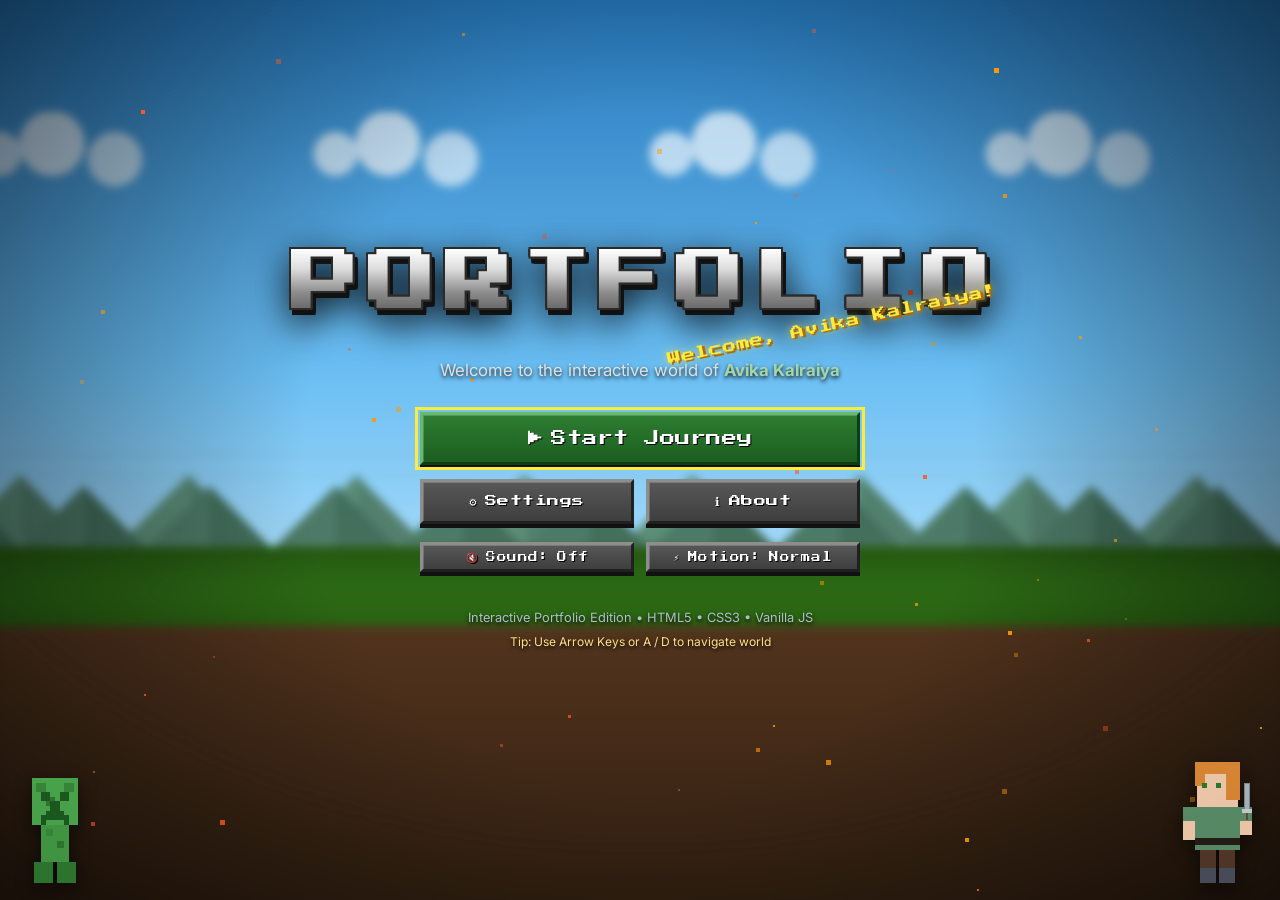
==== commit 0f924907: "Configure portfolio to open directly from the Title Screen on link load" ====
--- a/index.html
+++ b/index.html
@@ -18,10 +18,10 @@
   <canvas id="ambient-particles" aria-hidden="true"></canvas>
 
   <!-- =========================================================================
-       1. TITLE SCREEN (Accessible via "Title Menu" button in HUD)
+       1. TITLE SCREEN
        Recreates the feel of the block-building game main menu
        ========================================================================= -->
-  <section id="title-screen" class="screen" aria-label="Portfolio Main Menu" hidden style="display: none;">
+  <section id="title-screen" class="screen active" aria-label="Portfolio Main Menu">
     <!-- Panorama background with blurred blocky landscape & floating clouds -->
     <div class="panorama-bg" aria-hidden="true">
       <div class="sky-gradient"></div>
@@ -150,14 +150,14 @@
 
   <!-- =========================================================================
        2. EXPLORE SCREEN (PORTFOLIO WORLD)
-       Starts directly here! Interactive blocky environment & character
+       Opened via "Start Journey" button or keyboard navigation
        ========================================================================= -->
-  <main id="explore-screen" class="screen active" aria-label="Explore Portfolio World" style="display: flex;">
+  <main id="explore-screen" class="screen" aria-label="Explore Portfolio World" hidden style="display: none;">
     
     <!-- Top HUD Navigation Bar -->
     <header class="hud-top">
       <div class="hud-left">
-        <button id="btn-return-menu" class="game-btn game-btn-hud" type="button" onclick="showTitleScreen()" title="Return to Title Screen (Esc)">
+        <button id="btn-return-menu" class="game-btn game-btn-hud" type="button" onclick="showTitleScreen(true)" title="Return to Title Screen (Esc)">
           <span class="btn-icon">⬅</span>
           <span class="btn-text">Title Menu</span>
         </button>
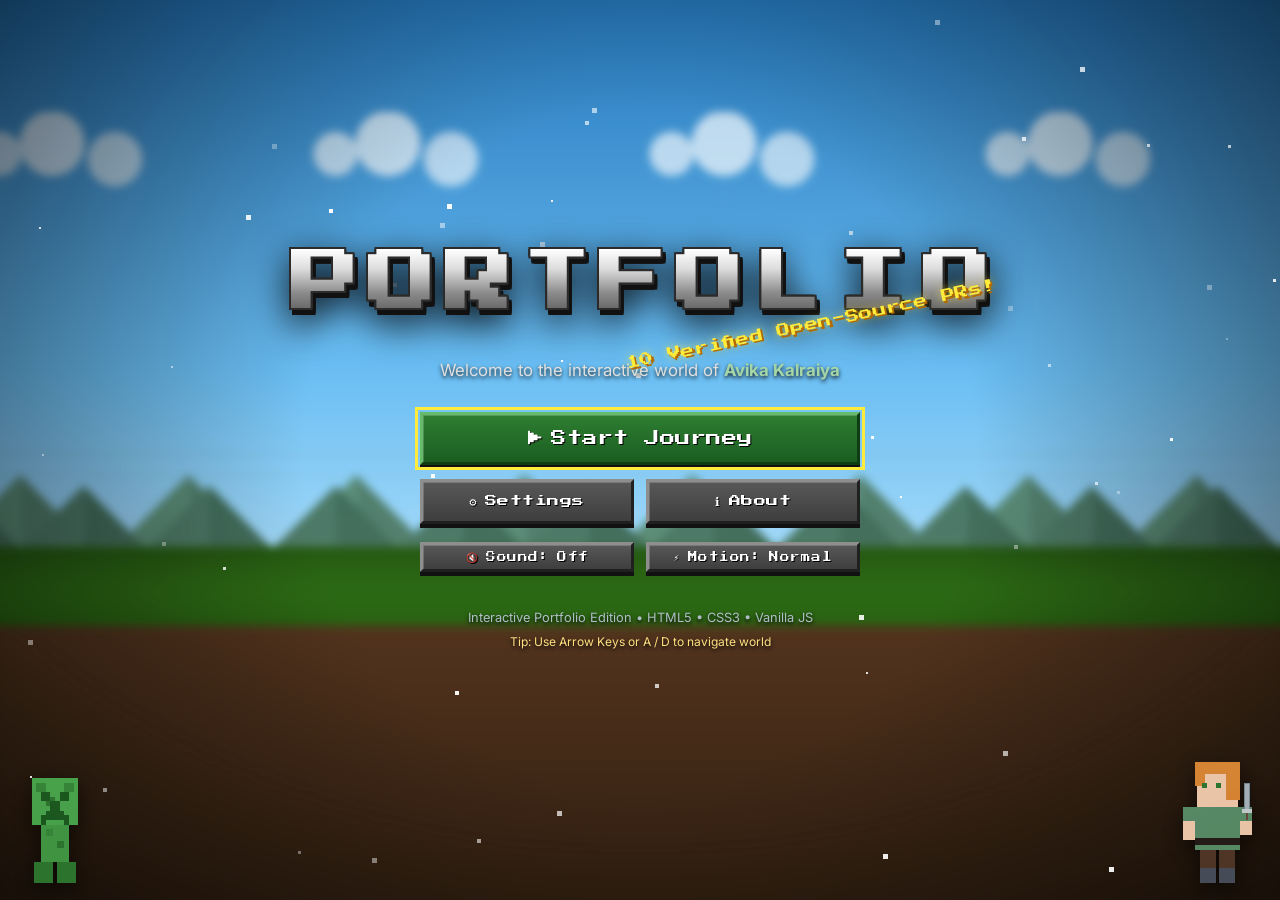
==== commit 5d606b52: "Update portfolio content to meet S&AI Guidelines with 10 PRs and independent panel scrollbars" ====
--- a/index.html
+++ b/index.html
@@ -263,27 +263,30 @@
         <div class="dialog-header-banner">
           <div class="dialog-banner-gem gem-left">✦</div>
           <div class="dialog-banner-titles">
-            <span class="dialog-location-badge" id="panel-location-badge">AREA 01</span>
-            <h2 class="dialog-title" id="panel-title">Innovation Mine</h2>
+            <span class="dialog-location-badge" id="panel-location-badge">PANEL 01</span>
+            <h2 class="dialog-title" id="panel-title">About Me</h2>
           </div>
           <div class="dialog-banner-gem gem-right">✦</div>
         </div>
 
         <!-- Subtitle & Focus tags -->
         <div class="dialog-subhead">
-          <span class="dialog-subtitle" id="panel-subtitle">SIH & Hacktoberfest</span>
+          <span class="dialog-subtitle" id="panel-subtitle">First-Year B.Tech CSE (AI &amp; ML) | NST, ADYPU Pune</span>
           <div class="tag-pills" id="panel-tags">
-            <span class="tag-pill">Hackathons</span>
-            <span class="tag-pill">Open Source</span>
+            <span class="tag-pill">B.Tech CSE (AI &amp; ML)</span>
+            <span class="tag-pill">Competitive Programming</span>
             <span class="tag-pill">Problem Solving</span>
+            <span class="tag-pill">Engineering Aspirant</span>
           </div>
         </div>
 
         <!-- High-readability portfolio text body -->
         <div class="dialog-content-body">
-          <p class="dialog-text" id="panel-body">
-            I’ve participated in SIH and Hacktoberfest, exploring problem-solving through hackathons and open-source collaboration. I enjoy turning ideas into practical solutions, learning from a team, and improving through hands-on challenges.
-          </p>
+          <div class="dialog-text" id="panel-body">
+            <p>
+              Hi, I’m Avika Kalraiya, a first-year B.Tech student in Computer Science with an AI and Machine Learning specialization at Newton School of Technology, ADYPU Pune. My technical interests include competitive programming and problem-solving, where I practice breaking challenges into clear, logical steps. I’m building my foundations across programming languages through hands-on projects. My professional goal is to secure an internship at a well-established technology company and contribute to practical engineering work.
+            </p>
+          </div>
         </div>
 
         <!-- Dialog Footer with location quick controls -->
@@ -307,25 +310,25 @@
       <nav class="game-hotbar" aria-label="Quick Location Inventory Hotbar">
         <div class="hotbar-label">INVENTORY / QUICK TRAVEL</div>
         <div class="hotbar-slots" role="tablist">
-          <button class="hotbar-slot active" role="tab" aria-selected="true" data-loc-index="0" onclick="goToLocation(0, true)" title="Slot 1: Innovation Mine [1]">
+          <button class="hotbar-slot active" role="tab" aria-selected="true" data-loc-index="0" onclick="goToLocation(0, true)" title="Slot 1: About Me [1]">
             <span class="slot-num">1</span>
-            <span class="slot-icon">⛏</span>
-            <span class="slot-name">Mine</span>
-          </button>
-          <button class="hotbar-slot" role="tab" aria-selected="false" data-loc-index="1" onclick="goToLocation(1, true)" title="Slot 2: Quantum Summit [2]">
+            <span class="slot-icon">👤</span>
+            <span class="slot-name">About</span>
+          </button>
+          <button class="hotbar-slot" role="tab" aria-selected="false" data-loc-index="1" onclick="goToLocation(1, true)" title="Slot 2: Skills &amp; Demos [2]">
             <span class="slot-num">2</span>
-            <span class="slot-icon">⛰</span>
-            <span class="slot-name">Summit</span>
-          </button>
-          <button class="hotbar-slot" role="tab" aria-selected="false" data-loc-index="2" onclick="goToLocation(2, true)" title="Slot 3: Explorer's Trail [3]">
+            <span class="slot-icon">💻</span>
+            <span class="slot-name">Skills</span>
+          </button>
+          <button class="hotbar-slot" role="tab" aria-selected="false" data-loc-index="2" onclick="goToLocation(2, true)" title="Slot 3: S&amp;AI Contributions [3]">
             <span class="slot-num">3</span>
-            <span class="slot-icon">🌲</span>
-            <span class="slot-name">Trail</span>
-          </button>
-          <button class="hotbar-slot" role="tab" aria-selected="false" data-loc-index="3" onclick="goToLocation(3, true)" title="Slot 4: Creative Tower [4]">
+            <span class="slot-icon">🛠</span>
+            <span class="slot-name">PRs</span>
+          </button>
+          <button class="hotbar-slot" role="tab" aria-selected="false" data-loc-index="3" onclick="goToLocation(3, true)" title="Slot 4: Projects &amp; Info [4]">
             <span class="slot-num">4</span>
-            <span class="slot-icon">🏰</span>
-            <span class="slot-name">Tower</span>
+            <span class="slot-icon">🚀</span>
+            <span class="slot-name">Projects</span>
           </button>
         </div>
       </nav>
@@ -411,82 +414,91 @@
       </div>
       <div class="modal-body about-body">
         <p>
-          Welcome to my personal interactive portfolio! Built from scratch with <strong>semantic HTML, CSS, and vanilla JavaScript</strong>, this experience turns my journey, skills, and certifications into a retro block-building world to explore.
+          Hi, I’m <strong>Avika Kalraiya</strong>, a first-year B.Tech student in Computer Science with an AI and Machine Learning specialization at <strong>Newton School of Technology, ADYPU Pune</strong>. My technical interests include competitive programming and problem-solving, where I practice breaking challenges into clear, logical steps. I’m building my foundations across programming languages through hands-on projects. My professional goal is to secure an internship at a well-established technology company and contribute to practical engineering work.
         </p>
+
+        <!-- Education & Academic Foundation -->
+        <div class="education-section">
+          <h3 class="section-title">🎓 Education</h3>
+          <ul class="guide-list">
+            <li><strong>Newton School of Technology, ADYPU Pune:</strong> First-year B.Tech CSE (AI &amp; ML)</li>
+            <li><strong>DPS Bhopal:</strong> Class 10 &amp; Class 12 (Completed 2026)</li>
+            <li><strong>Expected Graduation:</strong> <em>[Pending student input; not in supplied materials]</em></li>
+          </ul>
+        </div>
 
         <!-- Certifications & Key Qualifications -->
         <div class="certifications-section">
-          <h3 class="section-title">📜 Certifications & Honors</h3>
+          <h3 class="section-title">📜 Certifications &amp; Honors</h3>
           <div class="cert-grid">
+            <div class="cert-card">
+              <span class="cert-badge gold">Gold Award</span>
+              <strong>WorldQuant — Gold Level</strong>
+              <p>Earned a Gold in WorldQuant through work involving trading algorithms.</p>
+              <p><a href="certificates/worldquant-gold-certificate.pdf" target="_blank" rel="noopener noreferrer" class="cert-pdf-link">📄 View Official Certificate (PDF)</a></p>
+            </div>
+            <div class="cert-card">
+              <span class="cert-badge green">7th / 300 Teams</span>
+              <strong>Hacktoberfest at ADYPU Pune</strong>
+              <p>My team placed 7th among 300 teams at the Hacktoberfest event at ADYPU Pune.</p>
+              <p><a href="certificates/hacktoberfest-2026-certificate.pdf" target="_blank" rel="noopener noreferrer" class="cert-pdf-link">📄 View Official Certificate (PDF)</a></p>
+            </div>
             <div class="cert-card">
               <span class="cert-badge">Certified</span>
               <strong>Prompting Essentials Certification</strong>
-              <p>Specialized training in prompt engineering, leveraging generative AI tools for structured ideation, creative exploration, and problem-solving.</p>
-            </div>
-            <div class="cert-card">
-              <span class="cert-badge gold">Gold Award</span>
-              <strong>World Quant — Gold</strong>
-              <p>Demonstrated excellence in quantitative problem-solving, mathematical intuition, logic, and analytical challenge resolution.</p>
-            </div>
-            <div class="cert-card">
-              <span class="cert-badge green">Hackathons</span>
-              <strong>SIH & Hacktoberfest</strong>
-              <p>Hands-on engineering through Smart India Hackathon and global open-source contribution during Hacktoberfest.</p>
+              <p>Specialized training in prompt engineering, leveraging generative AI tools for structured ideation and practical problem-solving.</p>
             </div>
           </div>
         </div>
 
         <!-- Comprehensive Skillset Grid -->
         <div class="skills-inventory-section">
-          <h3 class="section-title">⚔ Skills & Competencies</h3>
+          <h3 class="section-title">⚔ Skills &amp; Competencies</h3>
           <div class="skill-tags-cloud">
-            <span class="skill-chip cert-chip">★ Prompting Essentials Certified</span>
-            <span class="skill-chip">AI Prompt Engineering</span>
-            <span class="skill-chip">Generative AI Workflows</span>
-            <span class="skill-chip">Quantitative Analysis</span>
-            <span class="skill-chip">Analytical Thinking</span>
-            <span class="skill-chip">Problem Solving</span>
+            <span class="skill-chip cert-chip">★ Python</span>
+            <span class="skill-chip">HTML, CSS, JavaScript</span>
+            <span class="skill-chip">10 Verified ohmyzsh PRs</span>
+            <span class="skill-chip">Competitive Programming</span>
+            <span class="skill-chip">Prompt Engineering</span>
+            <span class="skill-chip">Quantitative Problem Solving</span>
             <span class="skill-chip">Open Source Collaboration</span>
-            <span class="skill-chip">Hackathons (SIH)</span>
-            <span class="skill-chip">Creative Painting</span>
-            <span class="skill-chip">Trekking & Exploration</span>
           </div>
         </div>
 
         <div class="about-highlights">
           <div class="highlight-card">
-            <span class="hl-icon">⛏</span>
-            <strong>Innovation Mine</strong>
-            <p>Smart India Hackathon & Hacktoberfest open-source experiences.</p>
+            <span class="hl-icon">👤</span>
+            <strong>Panel 1: About Me</strong>
+            <p>Background in B.Tech CSE (AI &amp; ML), competitive programming, and internship goals.</p>
           </div>
           <div class="highlight-card">
-            <span class="hl-icon">⛰</span>
-            <strong>Quantum Summit</strong>
-            <p>Gold in World Quant analytical problem solving.</p>
+            <span class="hl-icon">💻</span>
+            <strong>Panel 2: Skills &amp; Demos</strong>
+            <p>Python, HTML, CSS, JavaScript, and live deployed project demos.</p>
           </div>
           <div class="highlight-card">
-            <span class="hl-icon">🌲</span>
-            <strong>Explorer's Trail</strong>
-            <p>Outdoor trekking and creative painting.</p>
+            <span class="hl-icon">🛠</span>
+            <strong>Panel 3: S&amp;AI Contributions</strong>
+            <p>10 verified pull requests with Task IDs, descriptions, and rationales on ohmyzsh.</p>
           </div>
           <div class="highlight-card">
-            <span class="hl-icon">🏰</span>
-            <strong>Creative Tower</strong>
-            <p>Prompting Essentials certification, AI prompting & creative workflows.</p>
+            <span class="hl-icon">🚀</span>
+            <strong>Panel 4: Projects &amp; Contact</strong>
+            <p>ContriFit, AI Chatbot console, verified education, achievements, and direct links.</p>
           </div>
         </div>
 
         <div class="contact-box">
           <h3>Get In Touch</h3>
-          <p>Interested in collaborating, hackathons, or discussing new ideas?</p>
+          <p>Interested in collaborating, open source, or discussing opportunities?</p>
           <div class="contact-links">
-            <a href="mailto:contact@example.com" class="game-btn game-btn-compact" target="_blank" rel="noopener">
-              ✉ Email Me
+            <a href="mailto:avika.k2008@gmail.com" class="game-btn game-btn-compact">
+              ✉ Email
             </a>
-            <a href="https://github.com" class="game-btn game-btn-compact" target="_blank" rel="noopener">
+            <a href="https://github.com/Avika2623" class="game-btn game-btn-compact" target="_blank" rel="noopener noreferrer">
               💻 GitHub
             </a>
-            <a href="https://linkedin.com" class="game-btn game-btn-compact" target="_blank" rel="noopener">
+            <a href="https://www.linkedin.com/in/avika-kalraiya-2ba337432" class="game-btn game-btn-compact" target="_blank" rel="noopener noreferrer">
               🔗 LinkedIn
             </a>
           </div>
--- a/styles.css
+++ b/styles.css
@@ -15,20 +15,20 @@
   --c-dirt-light: #8d6e63;
   --c-dirt-main: #6d4c41;
   --c-dirt-dark: #4e342e;
-  
+
   --c-stone-light: #9e9e9e;
   --c-stone-main: #616161;
   --c-stone-dark: #373737;
   --c-stone-deep: #212121;
-  
+
   --c-wood-light: #a1887f;
   --c-wood-main: #6d4c41;
   --c-wood-dark: #3e2723;
-  
+
   --c-sky-day-top: #29b6f6;
   --c-sky-day-mid: #81d4fa;
   --c-sky-day-bottom: #e1f5fe;
-  
+
   --c-gold-bright: #ffeb3b;
   --c-gold-main: #fbc02d;
   --c-gold-dark: #f57f17;
@@ -40,12 +40,12 @@
   --c-ui-btn-active: #3a3a3a;
   --c-ui-btn-light-border: #808080;
   --c-ui-btn-dark-border: #222222;
-  
+
   --c-panel-bg: rgba(24, 24, 28, 0.88);
   --c-panel-border-outer: #111111;
   --c-panel-border-mid: #525252;
   --c-panel-border-inner: #292929;
-  
+
   --c-text-primary: #ffffff;
   --c-text-secondary: #e0e0e0;
   --c-text-muted: #aaaaaa;
@@ -68,13 +68,16 @@
 /* --------------------------------------------------------------------------
    1. BASE RESETS & GLOBAL STYLES
    -------------------------------------------------------------------------- */
-*, *::before, *::after {
+*,
+*::before,
+*::after {
   box-sizing: border-box;
   margin: 0;
   padding: 0;
 }
 
-html, body {
+html,
+body {
   width: 100%;
   height: 100%;
   overflow-x: hidden;
@@ -251,16 +254,21 @@
   width: 200%;
   height: 80px;
   background: radial-gradient(circle at 40px 40px, rgba(255, 255, 255, 0.85) 20px, transparent 22px),
-              radial-gradient(circle at 90px 30px, rgba(255, 255, 255, 0.9) 30px, transparent 32px),
-              radial-gradient(circle at 150px 45px, rgba(255, 255, 255, 0.8) 25px, transparent 27px);
+    radial-gradient(circle at 90px 30px, rgba(255, 255, 255, 0.9) 30px, transparent 32px),
+    radial-gradient(circle at 150px 45px, rgba(255, 255, 255, 0.8) 25px, transparent 27px);
   background-size: 320px 80px;
   opacity: 0.75;
   animation: floatClouds 60s linear infinite;
 }
 
 @keyframes floatClouds {
-  from { transform: translateX(0); }
-  to { transform: translateX(-50%); }
+  from {
+    transform: translateX(0);
+  }
+
+  to {
+    transform: translateX(-50%);
+  }
 }
 
 .distant-mountains {
@@ -270,9 +278,9 @@
   width: 100%;
   height: 180px;
   background: linear-gradient(135deg, transparent 50%, #466952 50%) 0 0 / 120px 180px repeat-x,
-              linear-gradient(225deg, transparent 50%, #3a5c45 50%) 0 0 / 120px 180px repeat-x,
-              linear-gradient(135deg, transparent 50%, #577f65 50%) 60px 20px / 160px 160px repeat-x,
-              linear-gradient(225deg, transparent 50%, #4d7059 50%) 60px 20px / 160px 160px repeat-x;
+    linear-gradient(225deg, transparent 50%, #3a5c45 50%) 0 0 / 120px 180px repeat-x,
+    linear-gradient(135deg, transparent 50%, #577f65 50%) 60px 20px / 160px 160px repeat-x,
+    linear-gradient(225deg, transparent 50%, #4d7059 50%) 60px 20px / 160px 160px repeat-x;
   opacity: 0.85;
 }
 
@@ -282,7 +290,7 @@
   left: 0;
   width: 100%;
   height: 40%;
-  background: 
+  background:
     /* Grass tops */
     linear-gradient(180deg, #3d7926 0%, #2f5f1c 20%, #4e3522 21%, #2b1d12 100%);
   box-shadow: inset 0 20px 40px rgba(0, 0, 0, 0.35);
@@ -337,12 +345,8 @@
   -webkit-background-clip: text;
   -webkit-text-fill-color: transparent;
   /* Crisp 3D stone bevel & dark outline */
-  filter: 
-    drop-shadow(2px 0 0 #2b2b2b)
-    drop-shadow(-2px 0 0 #2b2b2b)
-    drop-shadow(0 2px 0 #2b2b2b)
-    drop-shadow(0 -2px 0 #2b2b2b)
-    drop-shadow(3px 5px 0 #111111);
+  filter:
+    drop-shadow(2px 0 0 #2b2b2b) drop-shadow(-2px 0 0 #2b2b2b) drop-shadow(0 2px 0 #2b2b2b) drop-shadow(0 -2px 0 #2b2b2b) drop-shadow(3px 5px 0 #111111);
   transition: transform 0.15s cubic-bezier(0.34, 1.56, 0.64, 1);
   user-select: none;
 }
@@ -357,7 +361,9 @@
 }
 
 /* Guarantee final O has identical pristine symmetry as first O */
-.logo-char.char-o3, .logo-char.char-o1, .logo-char.char-o2 {
+.logo-char.char-o3,
+.logo-char.char-o1,
+.logo-char.char-o2 {
   min-width: 0.8em;
   text-align: center;
 }
@@ -377,12 +383,15 @@
   pointer-events: none;
   z-index: 10;
 }
-  z-index: 5;
-}
 
 @keyframes splashPulse {
-  0% { transform: rotate(-12deg) scale(0.95); }
-  100% { transform: rotate(-12deg) scale(1.1); }
+  0% {
+    transform: rotate(-12deg) scale(0.95);
+  }
+
+  100% {
+    transform: rotate(-12deg) scale(1.1);
+  }
 }
 
 .creator-tagline {
@@ -450,7 +459,8 @@
   opacity: 0.92;
 }
 
-.title-mobs-left, .title-mobs-right {
+.title-mobs-left,
+.title-mobs-right {
   display: flex;
   align-items: flex-end;
   gap: 12px;
@@ -488,7 +498,8 @@
   box-shadow: 0 4px 12px rgba(0, 0, 0, 0.6);
 }
 
-.hud-left, .hud-right {
+.hud-left,
+.hud-right {
   display: flex;
   align-items: center;
   gap: 10px;
@@ -536,8 +547,15 @@
 }
 
 @keyframes heartPulse {
-  0%, 100% { transform: scale(1); }
-  50% { transform: scale(1.15); }
+
+  0%,
+  100% {
+    transform: scale(1);
+  }
+
+  50% {
+    transform: scale(1.15);
+  }
 }
 
 /* World Stage (Visual Area for Character & Background) */
@@ -565,11 +583,14 @@
 .environment-backdrop.loc-mine .sky-layer {
   background: linear-gradient(180deg, #121016 0%, #201a24 40%, #15111b 100%);
 }
+
 .environment-backdrop.loc-mine .celestial-body {
-  display: none; /* Underground mine, no sun */
-}
+  display: none;
+  /* Underground mine, no sun */
+}
+
 .environment-backdrop.loc-mine .mountain-layer {
-  background: 
+  background:
     radial-gradient(circle at 20% 40%, rgba(255, 110, 0, 0.15) 0%, transparent 40%),
     radial-gradient(circle at 80% 30%, rgba(0, 200, 255, 0.1) 0%, transparent 50%),
     repeating-linear-gradient(45deg, #2b2b36 0px, #2b2b36 20px, #24242d 20px, #24242d 40px);
@@ -577,20 +598,23 @@
   clip-path: polygon(0% 100%, 10% 30%, 25% 60%, 40% 20%, 65% 55%, 85% 15%, 100% 40%, 100% 100%);
   opacity: 0.85;
 }
+
 .environment-backdrop.loc-mine .midground-layer {
   /* Wooden mine supports and stone arches */
   position: absolute;
   inset: 0;
-  background-image: 
+  background-image:
     linear-gradient(90deg, #4e342e 0, #4e342e 14px, transparent 14px, transparent 100%),
     linear-gradient(0deg, #3e2723 0, #3e2723 14px, transparent 14px, transparent 100%);
   background-size: 140px 180px;
   opacity: 0.65;
 }
+
 .environment-backdrop.loc-mine .terrain-surface {
   background: linear-gradient(180deg, #424242 0%, #303030 100%);
   border-top: 4px solid #616161;
 }
+
 .environment-backdrop.loc-mine .terrain-subsoil {
   background: repeating-linear-gradient(0deg, #252525 0px, #252525 16px, #1a1a1a 16px, #1a1a1a 32px);
 }
@@ -599,6 +623,7 @@
 .environment-backdrop.loc-summit .sky-layer {
   background: linear-gradient(180deg, #0d47a1 0%, #1976d2 35%, #90caf9 70%, #ffecb3 100%);
 }
+
 .environment-backdrop.loc-summit .celestial-body {
   position: absolute;
   top: 15%;
@@ -610,12 +635,14 @@
   border: 4px solid #fff59d;
   animation: celestialGlow 4s ease-in-out infinite alternate;
 }
+
 .environment-backdrop.loc-summit .mountain-layer {
   background: linear-gradient(180deg, #eceff1 0%, #90a4ae 40%, #546e7a 100%);
   height: 85%;
   clip-path: polygon(0% 100%, 15% 45%, 32% 18%, 50% 60%, 68% 12%, 85% 50%, 100% 30%, 100% 100%);
   box-shadow: inset 0 0 20px rgba(255, 215, 0, 0.3);
 }
+
 .environment-backdrop.loc-summit .midground-layer {
   /* Sea of clouds below peak */
   position: absolute;
@@ -624,15 +651,17 @@
   width: 100%;
   height: 120px;
   background: radial-gradient(circle at 60px 40px, rgba(255, 255, 255, 0.9) 30px, transparent 32px),
-              radial-gradient(circle at 140px 50px, rgba(255, 255, 255, 0.85) 45px, transparent 47px);
+    radial-gradient(circle at 140px 50px, rgba(255, 255, 255, 0.85) 45px, transparent 47px);
   background-size: 200px 90px;
   opacity: 0.8;
 }
+
 .environment-backdrop.loc-summit .terrain-surface {
   background: linear-gradient(180deg, #ffffff 0%, #cfd8dc 30%, #78909c 100%);
   border-top: 4px solid #ffffff;
   box-shadow: 0 0 15px rgba(255, 235, 59, 0.4);
 }
+
 .environment-backdrop.loc-summit .terrain-subsoil {
   background: repeating-linear-gradient(0deg, #455a64 0px, #455a64 16px, #37474f 16px, #37474f 32px);
 }
@@ -641,6 +670,7 @@
 .environment-backdrop.loc-trail .sky-layer {
   background: linear-gradient(180deg, #0288d1 0%, #4fc3f7 50%, #b3e5fc 100%);
 }
+
 .environment-backdrop.loc-trail .celestial-body {
   position: absolute;
   top: 12%;
@@ -650,11 +680,13 @@
   background: #ffeb3b;
   box-shadow: 0 0 30px #fbc02d;
 }
+
 .environment-backdrop.loc-trail .mountain-layer {
   background: linear-gradient(180deg, #81c784 0%, #388e3c 60%, #1b5e20 100%);
   height: 75%;
   clip-path: polygon(0% 100%, 20% 50%, 45% 25%, 70% 55%, 90% 35%, 100% 60%, 100% 100%);
 }
+
 .environment-backdrop.loc-trail .midground-layer {
   /* Oak and birch tree silhouettes */
   position: absolute;
@@ -662,18 +694,18 @@
   left: 0;
   width: 100%;
   height: 160px;
-  background-image: 
+  background-image:
     linear-gradient(180deg, #4caf50 0%, #2e7d32 100%);
-  clip-path: polygon(
-    0% 100%, 5% 50%, 10% 20%, 15% 50%, 22% 30%, 30% 60%, 
-    40% 15%, 48% 55%, 60% 25%, 70% 60%, 82% 20%, 92% 45%, 100% 100%
-  );
+  clip-path: polygon(0% 100%, 5% 50%, 10% 20%, 15% 50%, 22% 30%, 30% 60%,
+      40% 15%, 48% 55%, 60% 25%, 70% 60%, 82% 20%, 92% 45%, 100% 100%);
   opacity: 0.9;
 }
+
 .environment-backdrop.loc-trail .terrain-surface {
   background: linear-gradient(180deg, #66bb6a 0%, #43a047 100%);
   border-top: 4px solid #81c784;
 }
+
 .environment-backdrop.loc-trail .terrain-subsoil {
   background: repeating-linear-gradient(0deg, #6d4c41 0px, #6d4c41 16px, #4e342e 16px, #4e342e 32px);
 }
@@ -682,6 +714,7 @@
 .environment-backdrop.loc-tower .sky-layer {
   background: linear-gradient(180deg, #1a0033 0%, #28124d 40%, #4a154b 70%, #1e3c72 100%);
 }
+
 .environment-backdrop.loc-tower .celestial-body {
   /* Crescent block moon & aurora */
   position: absolute;
@@ -692,16 +725,16 @@
   background: #e0f7fa;
   box-shadow: 0 0 25px #80deea, inset -8px -8px 0 #b2ebf2;
 }
+
 .environment-backdrop.loc-tower .mountain-layer {
   /* Grand mystic tower silhouettes */
   background: linear-gradient(180deg, #311b92 0%, #1a237e 60%, #0d1b2a 100%);
   height: 90%;
-  clip-path: polygon(
-    0% 100%, 12% 100%, 12% 25%, 18% 15%, 24% 25%, 24% 100%,
-    45% 100%, 45% 40%, 52% 30%, 58% 40%, 58% 100%,
-    75% 100%, 75% 10%, 82% 0%, 90% 10%, 90% 100%, 100% 100%
-  );
-}
+  clip-path: polygon(0% 100%, 12% 100%, 12% 25%, 18% 15%, 24% 25%, 24% 100%,
+      45% 100%, 45% 40%, 52% 30%, 58% 40%, 58% 100%,
+      75% 100%, 75% 10%, 82% 0%, 90% 10%, 90% 100%, 100% 100%);
+}
+
 .environment-backdrop.loc-tower .midground-layer {
   /* Purple/Cyan aurora ribbon */
   position: absolute;
@@ -715,19 +748,44 @@
 }
 
 @keyframes celestialGlow {
-  0% { transform: scale(1); box-shadow: 0 0 35px #ffeb3b, 0 0 70px rgba(255, 235, 59, 0.5); }
-  100% { transform: scale(1.08); box-shadow: 0 0 50px #fff176, 0 0 100px rgba(255, 235, 59, 0.8); }
+  0% {
+    transform: scale(1);
+    box-shadow: 0 0 35px #ffeb3b, 0 0 70px rgba(255, 235, 59, 0.5);
+  }
+
+  100% {
+    transform: scale(1.08);
+    box-shadow: 0 0 50px #fff176, 0 0 100px rgba(255, 235, 59, 0.8);
+  }
 }
 
 @keyframes torchFlicker {
-  0% { opacity: 0.8; transform: scale(0.95); }
-  50% { opacity: 1; transform: scale(1.08) translateY(-1px); }
-  100% { opacity: 0.85; transform: scale(1); }
+  0% {
+    opacity: 0.8;
+    transform: scale(0.95);
+  }
+
+  50% {
+    opacity: 1;
+    transform: scale(1.08) translateY(-1px);
+  }
+
+  100% {
+    opacity: 0.85;
+    transform: scale(1);
+  }
 }
 
 @keyframes beaconPulse {
-  0% { opacity: 0.55; transform: scaleX(0.85); }
-  100% { opacity: 0.95; transform: scaleX(1.15); }
+  0% {
+    opacity: 0.55;
+    transform: scaleX(0.85);
+  }
+
+  100% {
+    opacity: 0.95;
+    transform: scaleX(1.15);
+  }
 }
 
 
@@ -736,6 +794,7 @@
   border-top: 4px solid #78909c;
   box-shadow: 0 0 20px rgba(124, 77, 255, 0.4);
 }
+
 .environment-backdrop.loc-tower .terrain-subsoil {
   background: repeating-linear-gradient(0deg, #1c252a 0px, #1c252a 16px, #10161a 16px, #10161a 32px);
 }
@@ -816,8 +875,15 @@
 }
 
 @keyframes charIdle {
-  0%, 100% { transform: translateY(0); }
-  50% { transform: translateY(-4px); }
+
+  0%,
+  100% {
+    transform: translateY(0);
+  }
+
+  50% {
+    transform: translateY(-4px);
+  }
 }
 
 /* JUMP ANIMATION: Leaps up in an arc, swaps pose, lands with squash */
@@ -833,22 +899,33 @@
 
 @keyframes charJumpArc {
   0% {
-    transform: translateY(0) scale(1, 0.85); /* Crouch prep */
-  }
+    transform: translateY(0) scale(1, 0.85);
+    /* Crouch prep */
+  }
+
   20% {
-    transform: translateY(-90px) scale(0.9, 1.15); /* Leap peak */
-  }
+    transform: translateY(-90px) scale(0.9, 1.15);
+    /* Leap peak */
+  }
+
   50% {
-    transform: translateY(-110px) scale(1, 1.05); /* Apex */
-  }
+    transform: translateY(-110px) scale(1, 1.05);
+    /* Apex */
+  }
+
   80% {
-    transform: translateY(-20px) scale(0.95, 1.05); /* Falling */
-  }
+    transform: translateY(-20px) scale(0.95, 1.05);
+    /* Falling */
+  }
+
   92% {
-    transform: translateY(0) scale(1.15, 0.85); /* Squash on land */
-  }
+    transform: translateY(0) scale(1.15, 0.85);
+    /* Squash on land */
+  }
+
   100% {
-    transform: translateY(0) scale(1, 1); /* Recover to new pose */
+    transform: translateY(0) scale(1, 1);
+    /* Recover to new pose */
   }
 }
 
@@ -857,6 +934,7 @@
   .player-character.jumping {
     animation: charGentleFade 0.3s ease forwards !important;
   }
+
   .character-anchor.jumping .character-shadow {
     transform: scale(1);
     opacity: 0.45;
@@ -873,8 +951,15 @@
 }
 
 @keyframes charGentleFade {
-  0% { opacity: 0.5; transform: scale(0.98); }
-  100% { opacity: 1; transform: scale(1); }
+  0% {
+    opacity: 0.5;
+    transform: scale(0.98);
+  }
+
+  100% {
+    opacity: 1;
+    transform: scale(1);
+  }
 }
 
 /* Floating speech bubble / reaction tip */
@@ -887,7 +972,7 @@
   color: var(--c-gold-bright);
   padding: 5px 10px;
   border: 2px solid var(--c-gold-main);
-  box-shadow: 0 4px 10px rgba(0,0,0,0.5);
+  box-shadow: 0 4px 10px rgba(0, 0, 0, 0.5);
   white-space: nowrap;
   pointer-events: none;
   opacity: 0;
@@ -914,7 +999,8 @@
   justify-content: space-between;
   align-items: center;
   padding: 0 24px;
-  pointer-events: none; /* children enable pointer events */
+  pointer-events: none;
+  /* children enable pointer events */
   z-index: 20;
 }
 
@@ -1006,7 +1092,7 @@
   max-width: 820px;
   background: var(--c-panel-bg);
   border: 4px solid #4a4a4a;
-  box-shadow: 
+  box-shadow:
     0 0 0 2px #181818,
     inset 0 0 0 2px #6e6e6e,
     0 8px 24px rgba(0, 0, 0, 0.65);
@@ -1094,17 +1180,130 @@
   border-radius: 2px;
 }
 
-/* High-Readability Body Text */
+/* High-Readability Body Text & Independent Vertical Scrollbar */
 .dialog-content-body {
-  padding: 4px 0;
+  padding: 6px 14px 6px 4px;
+  max-height: 270px;
+  overflow-y: auto;
+  overflow-x: hidden;
+  -webkit-overflow-scrolling: touch;
+  scrollbar-width: thin;
+  scrollbar-color: var(--c-gold-main) #1e1e24;
+}
+
+/* Custom Pixel / Game-Themed Scrollbar matching portfolio palette */
+.dialog-content-body::-webkit-scrollbar {
+  width: 10px;
+}
+
+.dialog-content-body::-webkit-scrollbar-track {
+  background: #18181c;
+  border: 1px solid #33333c;
+  box-shadow: inset 0 0 4px #000;
+}
+
+.dialog-content-body::-webkit-scrollbar-thumb {
+  background: linear-gradient(180deg, #616161 0%, #424242 100%);
+  border: 2px solid #8e8e8e;
+  border-right-color: #1a1a1a;
+  border-bottom-color: #1a1a1a;
+  box-shadow: 0 0 4px rgba(0, 0, 0, 0.6);
+}
+
+.dialog-content-body::-webkit-scrollbar-thumb:hover {
+  background: linear-gradient(180deg, #fbc02d 0%, #f57f17 100%);
+  border-color: #fff59d;
+  border-right-color: #b26a00;
+  border-bottom-color: #b26a00;
 }
 
 .dialog-text {
   font-family: var(--font-reading);
-  font-size: calc(1.05rem * var(--reading-font-scale));
+  font-size: calc(1.02rem * var(--reading-font-scale));
   line-height: 1.68;
   color: var(--c-text-secondary);
   text-shadow: 0 1px 2px rgba(0, 0, 0, 0.8);
+}
+
+.dialog-text h3 {
+  font-family: var(--font-pixel);
+  font-size: 0.82rem;
+  color: var(--c-gold-bright);
+  margin: 16px 0 8px;
+  letter-spacing: 0.5px;
+  text-shadow: 1px 1px 0 #000;
+}
+
+.dialog-text h3:first-child {
+  margin-top: 0;
+}
+
+.dialog-text h4 {
+  font-family: var(--font-pixel);
+  font-size: 0.72rem;
+  color: #81d4fa;
+  margin: 12px 0 6px;
+  letter-spacing: 0.5px;
+}
+
+.dialog-text p {
+  margin-bottom: 10px;
+  line-height: 1.65;
+}
+
+.dialog-text a {
+  color: #81d4fa;
+  text-decoration: underline;
+  text-underline-offset: 3px;
+  transition: color 0.15s ease;
+  word-break: break-word;
+}
+
+.dialog-text a:hover {
+  color: var(--c-gold-bright);
+}
+
+.dialog-text ul, .dialog-text ol {
+  margin: 8px 0 14px 22px;
+}
+
+.dialog-text li {
+  margin-bottom: 6px;
+  line-height: 1.58;
+}
+
+.dialog-entry-card {
+  background: rgba(30, 30, 36, 0.78);
+  border: 1px solid #484852;
+  border-left: 3px solid var(--c-gold-main);
+  padding: 12px 14px;
+  margin-bottom: 12px;
+}
+
+.dialog-entry-card h4 {
+  margin-top: 2px;
+  margin-bottom: 6px;
+}
+
+.dialog-entry-card p {
+  margin-bottom: 6px;
+  font-size: 0.95rem;
+}
+
+.dialog-entry-card p:last-child {
+  margin-bottom: 0;
+}
+
+.dialog-badge-tag {
+  display: inline-block;
+  font-family: var(--font-pixel);
+  font-size: 0.55rem;
+  padding: 2px 6px;
+  background: #252528;
+  border: 1px solid #585860;
+  color: var(--c-gold-bright);
+  margin-bottom: 6px;
+  letter-spacing: 0.5px;
 }
 
 /* Dialog Footer */
@@ -1396,7 +1595,8 @@
   gap: 6px;
 }
 
-.certifications-section, .skills-inventory-section {
+.certifications-section,
+.skills-inventory-section {
   display: flex;
   flex-direction: column;
   gap: 8px;
@@ -1427,6 +1627,19 @@
   font-size: 0.8rem;
   line-height: 1.45;
   color: #b0bec5;
+}
+
+.cert-pdf-link {
+  display: inline-block;
+  margin-top: 4px;
+  color: #81d4fa;
+  font-size: 0.85rem;
+  text-decoration: underline;
+  text-underline-offset: 2px;
+}
+
+.cert-pdf-link:hover {
+  color: var(--c-gold-bright);
 }
 
 .cert-badge {
@@ -1550,7 +1763,8 @@
   }
 
   .game-nav-btn .nav-kbd-hint {
-    display: none; /* Hide keyboard labels on mobile for clean screen */
+    display: none;
+    /* Hide keyboard labels on mobile for clean screen */
   }
 
   .dialog-and-hud-container {
@@ -1585,10 +1799,11 @@
   }
 
   .hearts-bar .pixel-heart:nth-child(n+6) {
-    display: none; /* Show 5 hearts on narrow screens to prevent crowding */
+    display: none;
+    /* Show 5 hearts on narrow screens to prevent crowding */
   }
 
   .menu-row {
     flex-direction: column;
   }
-}
+}
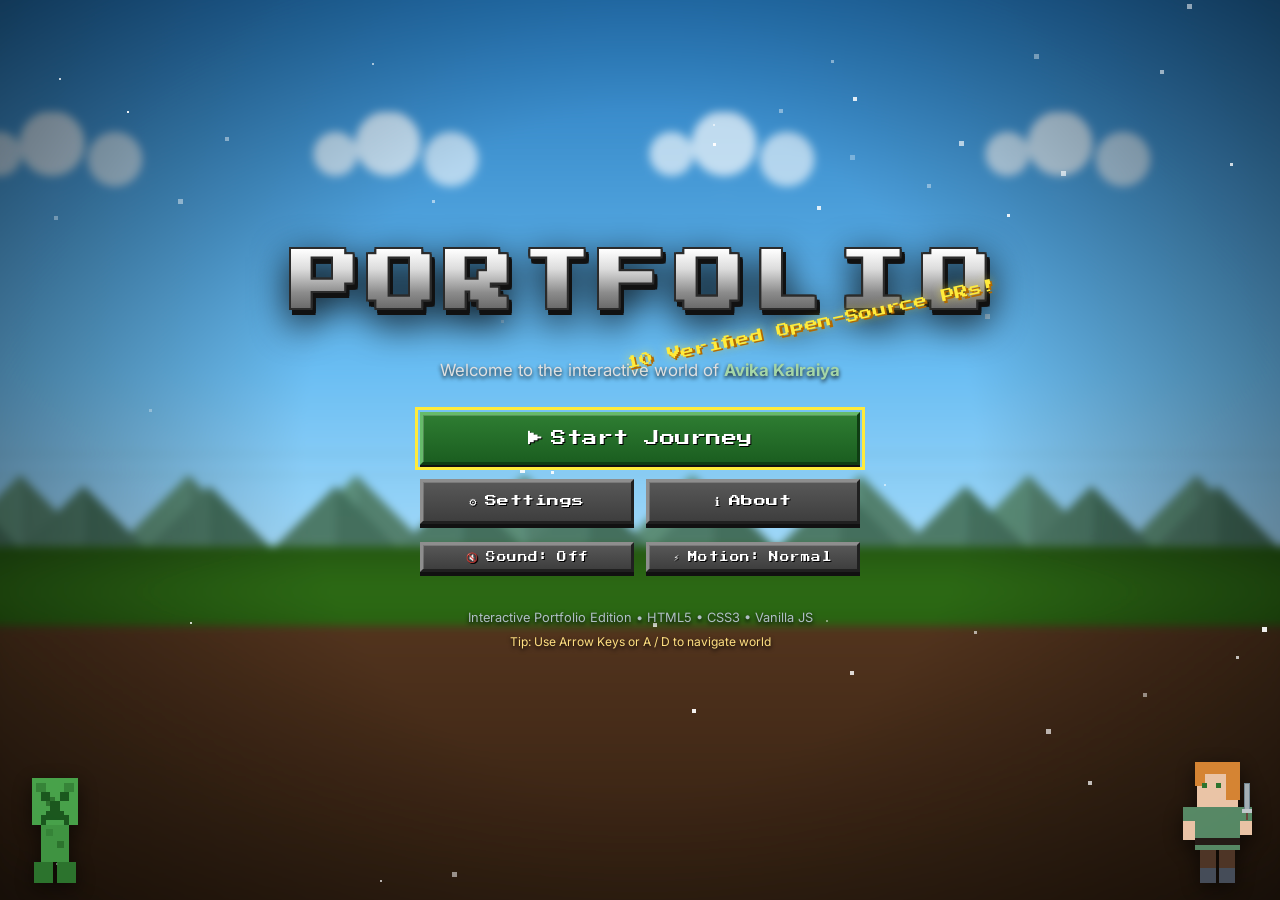
==== commit 71934576: "Add ContriFit documentation, link verified repos for ContriFit, LLM Explorer, Streetwear, and update" ====
--- a/index.html
+++ b/index.html
@@ -423,7 +423,7 @@
           <ul class="guide-list">
             <li><strong>Newton School of Technology, ADYPU Pune:</strong> First-year B.Tech CSE (AI &amp; ML)</li>
             <li><strong>DPS Bhopal:</strong> Class 10 &amp; Class 12 (Completed 2026)</li>
-            <li><strong>Expected Graduation:</strong> <em>[Pending student input; not in supplied materials]</em></li>
+            <li><strong>Expected Graduation:</strong> 2030</li>
           </ul>
         </div>
 
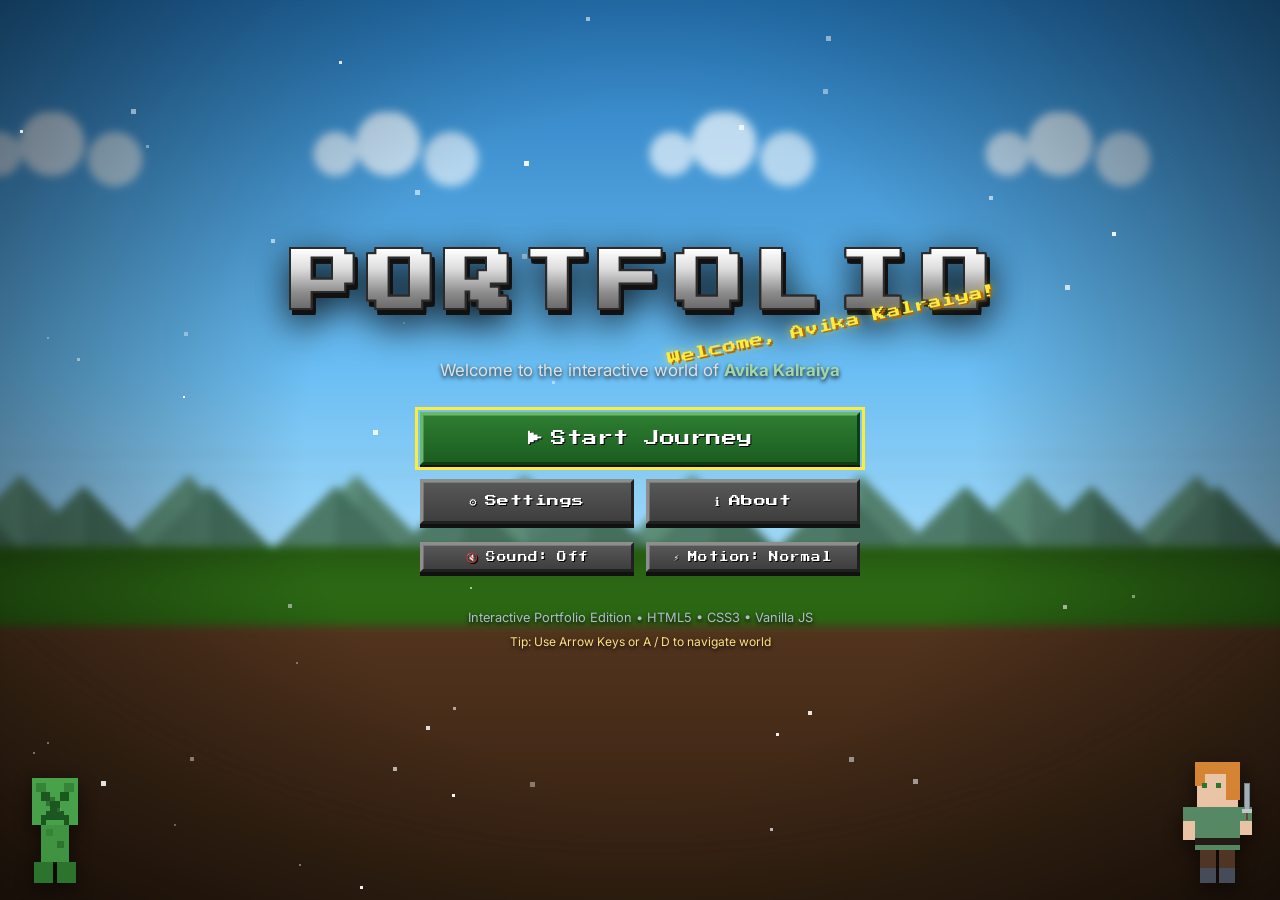
==== commit 5a0f0fc0: "Expand portfolio to five locations: separate Projects panel and new Education, Achievements & Contac" ====
--- a/index.html
+++ b/index.html
@@ -169,7 +169,7 @@
       <!-- Center: Location Progress & Hearts -->
       <div class="hud-center">
         <div class="hud-location-counter" id="location-progress" aria-live="polite">
-          Location <span id="current-loc-num">1</span> of <span id="total-loc-num">4</span>
+          Location <span id="current-loc-num">1</span> of <span id="total-loc-num">5</span>
         </div>
         <div class="hearts-bar" aria-label="Health 10 of 10 hearts" title="10/10 Hearts">
           <span class="pixel-heart">❤</span>
@@ -298,7 +298,7 @@
             <button id="btn-panel-prev" class="game-btn game-btn-compact" type="button" onclick="goToLocation(state.currentLocationIndex - 1)">
               ◀ Previous
             </button>
-            <span class="panel-step-indicator" id="panel-step-indicator">1 / 4</span>
+            <span class="panel-step-indicator" id="panel-step-indicator">1 / 5</span>
             <button id="btn-panel-next" class="game-btn game-btn-compact" type="button" onclick="goToLocation(state.currentLocationIndex + 1)">
               Next ▶
             </button>
@@ -325,10 +325,15 @@
             <span class="slot-icon">🛠</span>
             <span class="slot-name">PRs</span>
           </button>
-          <button class="hotbar-slot" role="tab" aria-selected="false" data-loc-index="3" onclick="goToLocation(3, true)" title="Slot 4: Projects &amp; Info [4]">
+          <button class="hotbar-slot" role="tab" aria-selected="false" data-loc-index="3" onclick="goToLocation(3, true)" title="Slot 4: Projects [4]">
             <span class="slot-num">4</span>
             <span class="slot-icon">🚀</span>
             <span class="slot-name">Projects</span>
+          </button>
+          <button class="hotbar-slot" role="tab" aria-selected="false" data-loc-index="4" onclick="goToLocation(4, true)" title="Slot 5: Education &amp; Contact [5]">
+            <span class="slot-num">5</span>
+            <span class="slot-icon">📜</span>
+            <span class="slot-name">Edu</span>
           </button>
         </div>
       </nav>
@@ -387,7 +392,7 @@
           <ul class="guide-list">
             <li><kbd>←</kbd> / <kbd>A</kbd> : Previous Location</li>
             <li><kbd>→</kbd> / <kbd>D</kbd> : Next Location</li>
-            <li><kbd>1</kbd> - <kbd>4</kbd> : Jump Directly to Location</li>
+            <li><kbd>1</kbd> - <kbd>5</kbd> : Jump Directly to Location</li>
             <li><kbd>Space</kbd> : Character Jump / Celebrate</li>
             <li><kbd>Esc</kbd> : Return to Main Menu / Close Dialog</li>
             <li><kbd>M</kbd> : Toggle Sound Mute</li>
@@ -474,7 +479,7 @@
           <div class="highlight-card">
             <span class="hl-icon">💻</span>
             <strong>Panel 2: Skills &amp; Demos</strong>
-            <p>Python, HTML, CSS, JavaScript, and live deployed project demos.</p>
+            <p>Python, HTML, CSS, JavaScript, and live deployed project demos with connected code repos.</p>
           </div>
           <div class="highlight-card">
             <span class="hl-icon">🛠</span>
@@ -483,8 +488,13 @@
           </div>
           <div class="highlight-card">
             <span class="hl-icon">🚀</span>
-            <strong>Panel 4: Projects &amp; Contact</strong>
-            <p>ContriFit, AI Chatbot console, verified education, achievements, and direct links.</p>
+            <strong>Panel 4: Featured Projects</strong>
+            <p>ContriFit &amp; AI Chatbot consoles, architecture, demos, repos, and documentation.</p>
+          </div>
+          <div class="highlight-card">
+            <span class="hl-icon">📜</span>
+            <strong>Panel 5: Education, Honors &amp; Contact</strong>
+            <p>Academic degrees, WorldQuant Gold, Hacktoberfest 7th place, and direct contact channels.</p>
           </div>
         </div>
 
--- a/styles.css
+++ b/styles.css
@@ -799,6 +799,49 @@
   background: repeating-linear-gradient(0deg, #1c252a 0px, #1c252a 16px, #10161a 16px, #10161a 32px);
 }
 
+/* Location 5: Academic Citadel / Grand Hall */
+.environment-backdrop.loc-citadel .sky-layer {
+  background: linear-gradient(180deg, #1b1947 0%, #301f54 35%, #7a285a 70%, #d87346 100%);
+}
+
+.environment-backdrop.loc-citadel .celestial-body {
+  position: absolute;
+  top: 18%;
+  left: 20%;
+  width: 48px;
+  height: 48px;
+  background: #ffe082;
+  box-shadow: 0 0 35px #ffb300, 0 0 60px rgba(255, 179, 0, 0.4);
+}
+
+.environment-backdrop.loc-citadel .mountain-layer {
+  background: linear-gradient(180deg, #2c1a4d 0%, #1c1133 60%, #100a1f 100%);
+  height: 85%;
+  clip-path: polygon(0% 100%, 8% 100%, 8% 45%, 15% 35%, 22% 45%, 22% 100%,
+      38% 100%, 38% 20%, 46% 12%, 54% 20%, 54% 100%,
+      70% 100%, 70% 40%, 78% 30%, 86% 40%, 86% 100%, 100% 100%);
+}
+
+.environment-backdrop.loc-citadel .midground-layer {
+  position: absolute;
+  top: 15%;
+  left: 0;
+  width: 100%;
+  height: 120px;
+  background: linear-gradient(90deg, transparent 0%, rgba(255, 183, 77, 0.25) 40%, rgba(240, 98, 146, 0.25) 75%, transparent 100%);
+  filter: blur(8px);
+}
+
+.environment-backdrop.loc-citadel .terrain-surface {
+  background: linear-gradient(180deg, #4e342e 0%, #3e2723 100%);
+  border-top: 4px solid #bcaaa4;
+  box-shadow: 0 0 20px rgba(255, 179, 0, 0.35);
+}
+
+.environment-backdrop.loc-citadel .terrain-subsoil {
+  background: repeating-linear-gradient(0deg, #2b1d19 0px, #2b1d19 16px, #1c1310 16px, #1c1310 32px);
+}
+
 /* Common Foreground Ground Shelf */
 .foreground-terrain {
   position: absolute;
